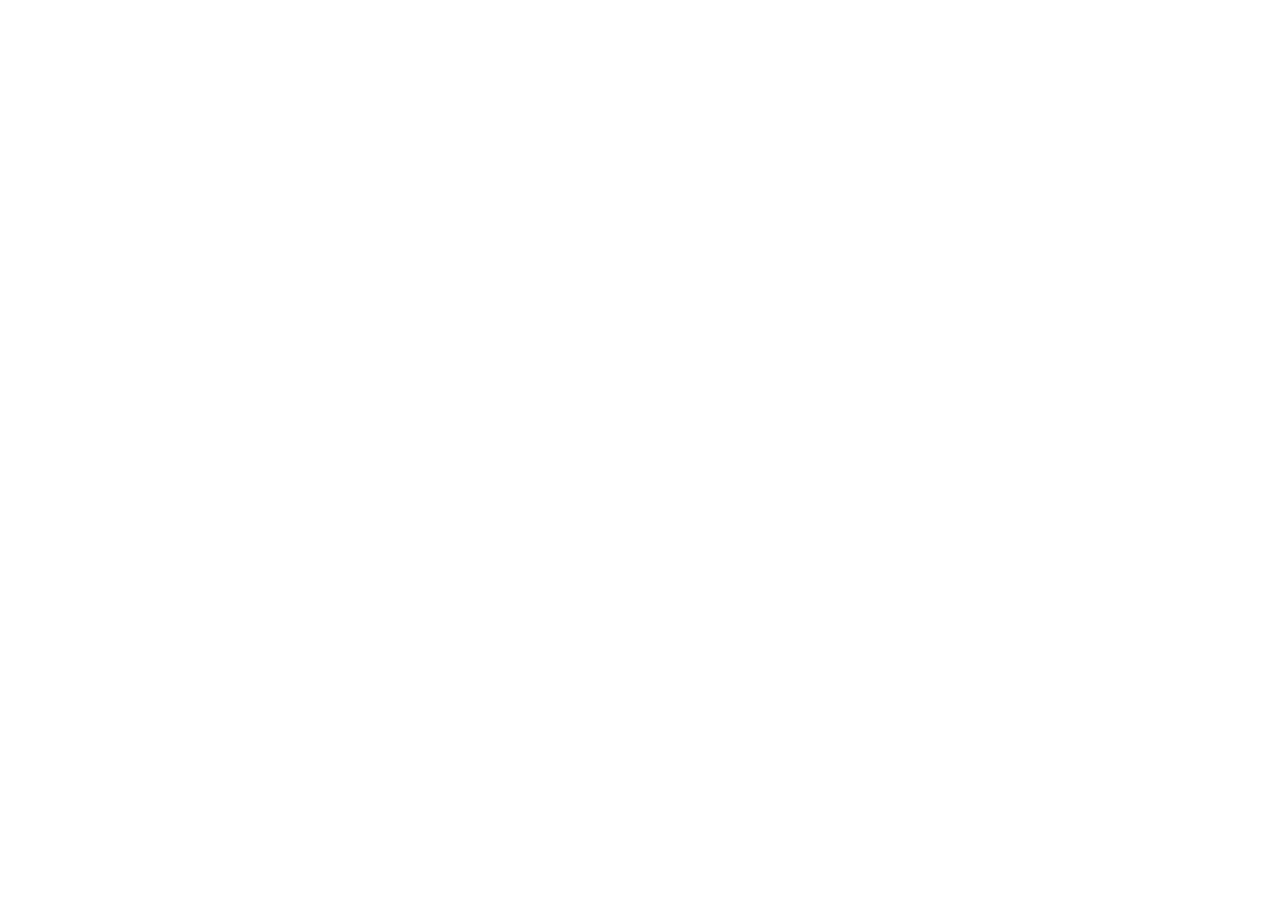
==== index.html @ 1497dda2 "Deploy LONGRISE AI static site" ====
<!doctype html>
<html lang="en">
  <head>
    <meta charset="UTF-8" />
    <meta name="viewport" content="width=device-width, initial-scale=1.0" />
    <title>My Google AI Studio App</title>
    <script type="module" crossorigin src="./assets/index-CNZmWSTc.js"></script>
    <link rel="stylesheet" crossorigin href="./assets/index-CGAEV0CG.css">
  </head>
  <body>
    <div id="root"></div>
  </body>
</html>
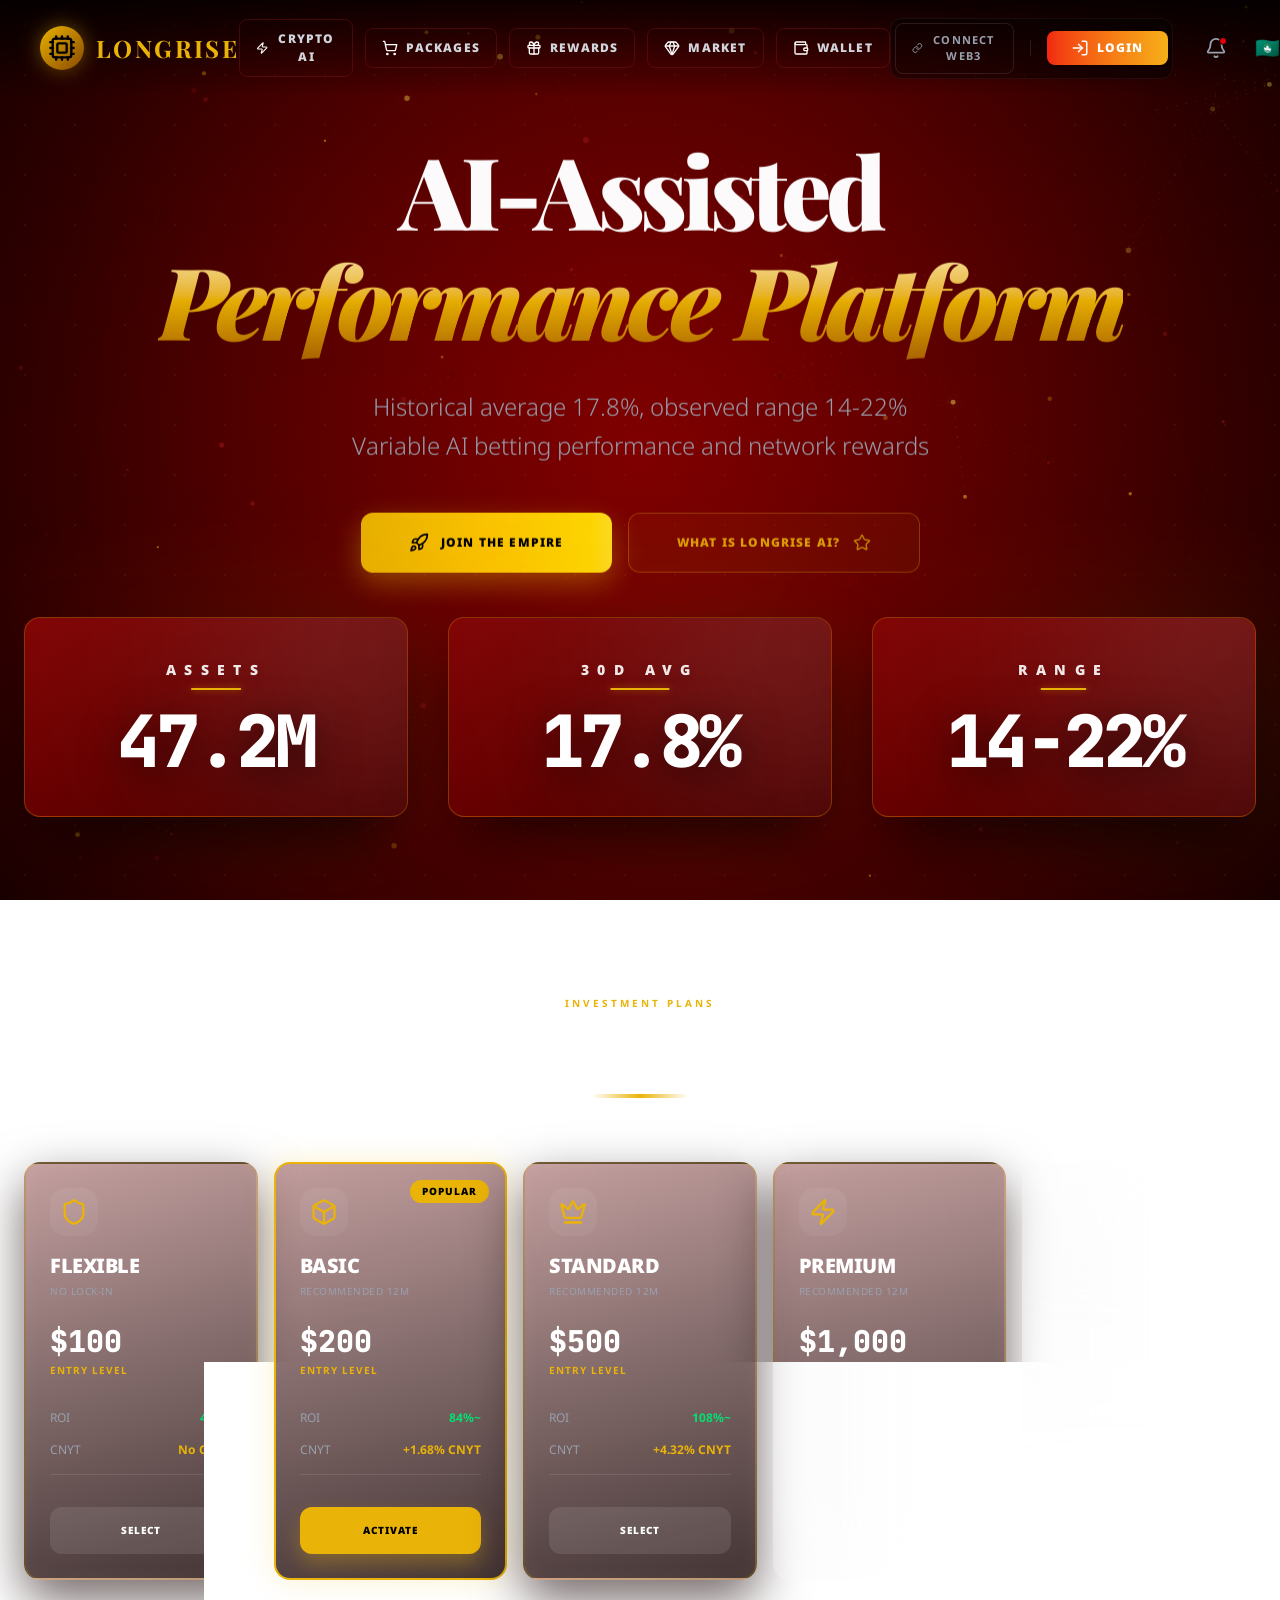
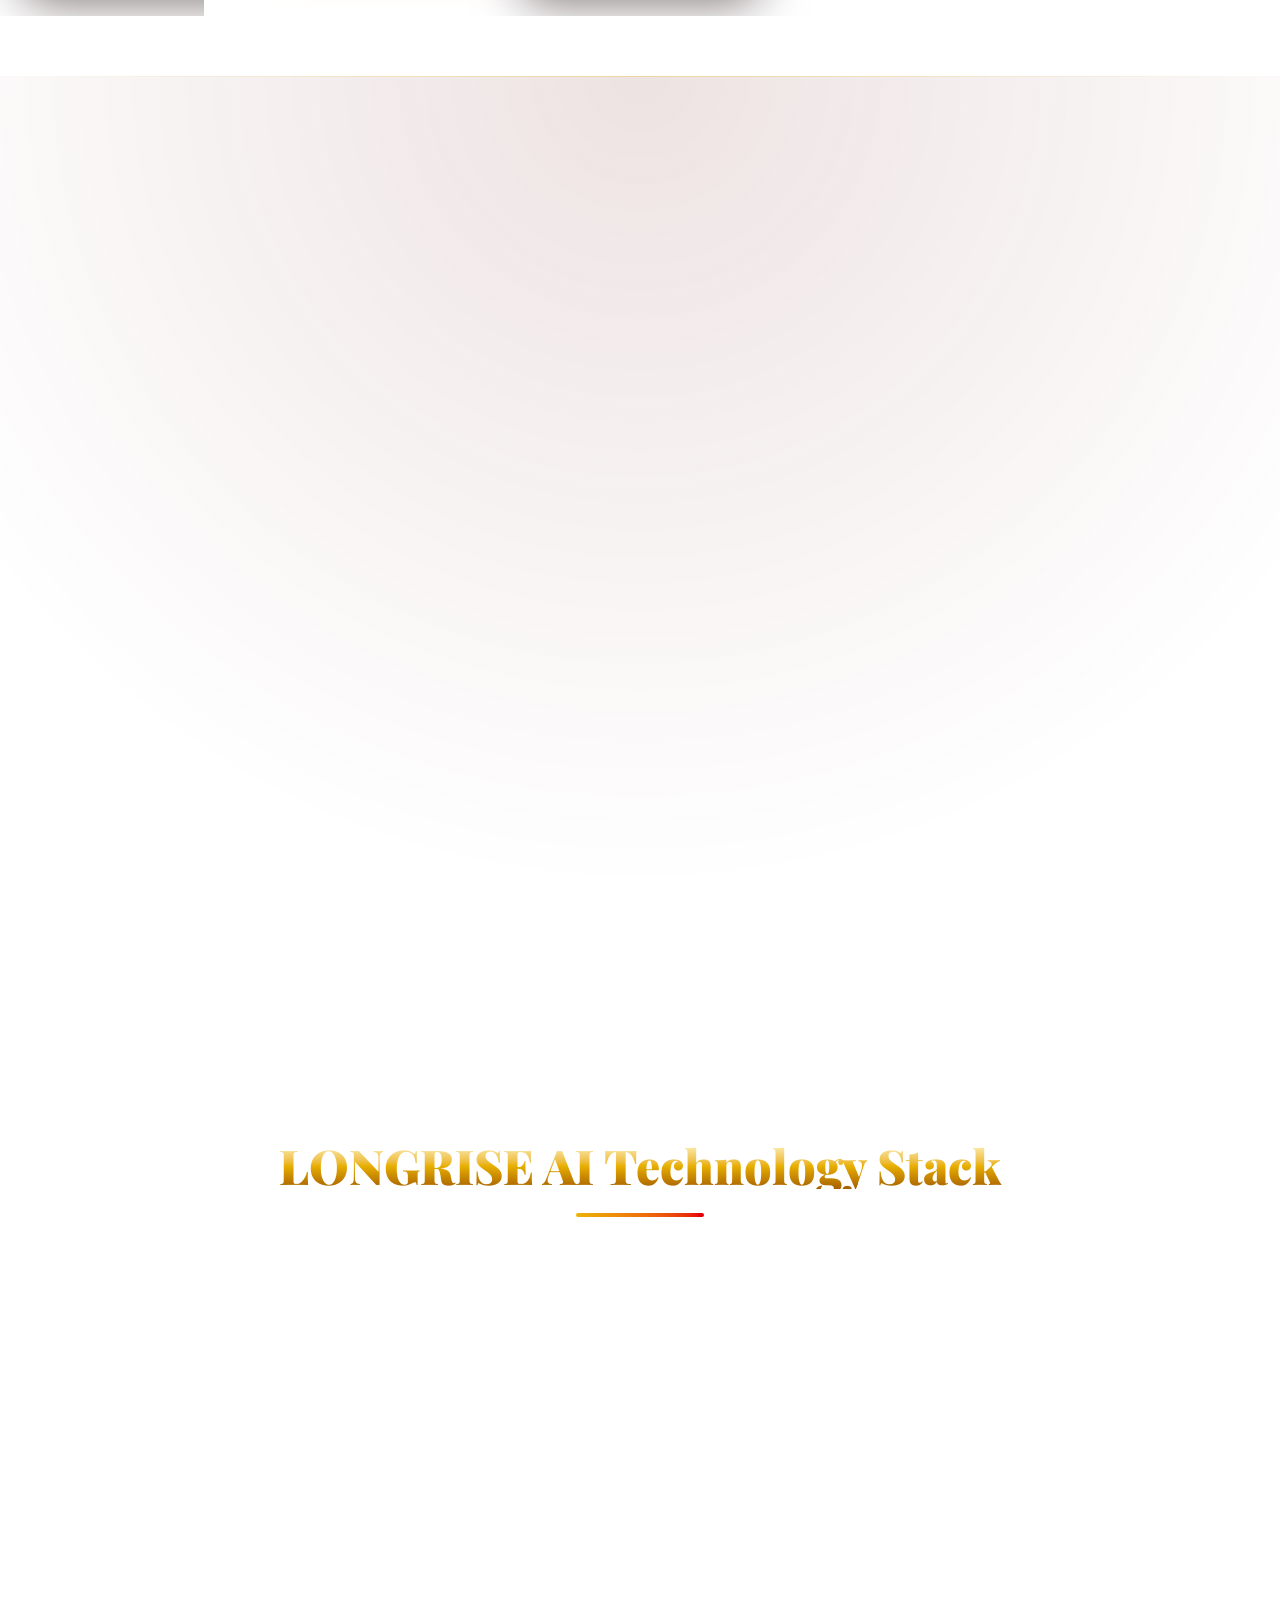
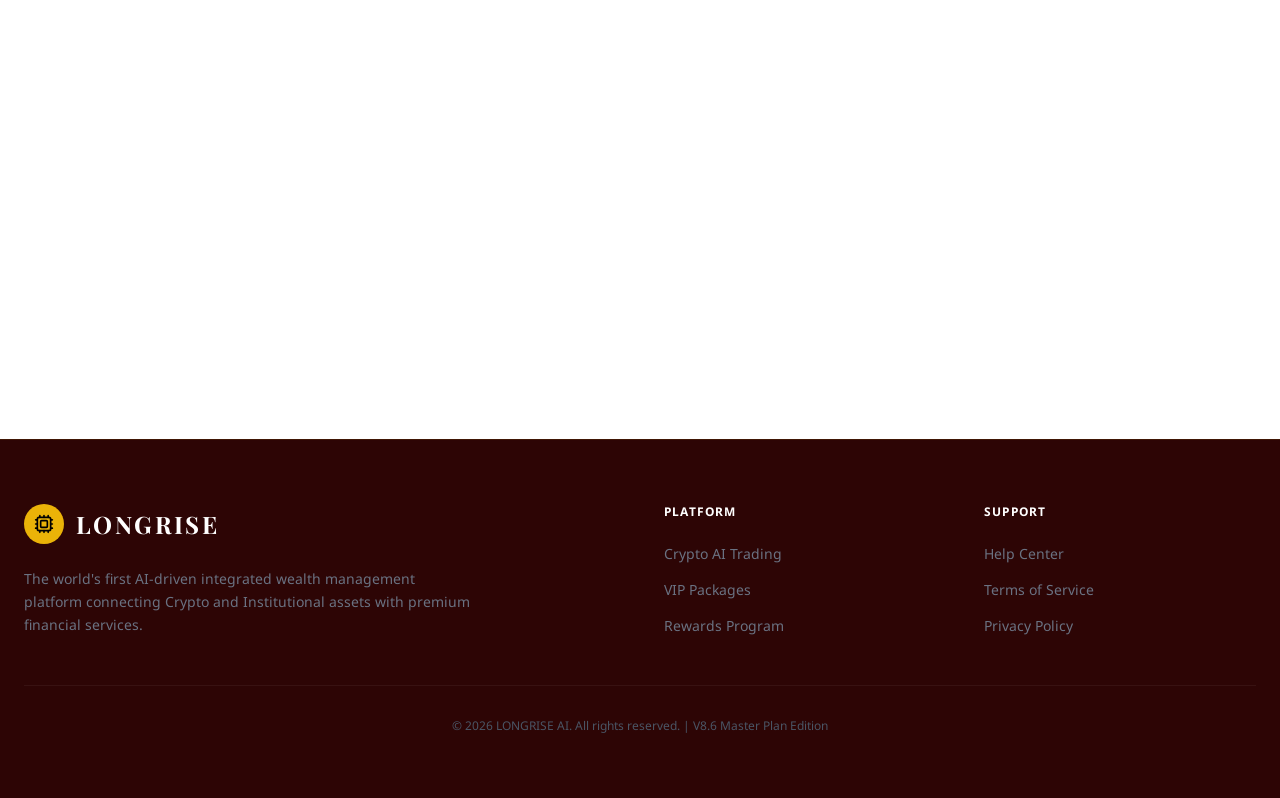
==== commit b31fcf1a: "Deploy LONGRISE AI site" ====
--- a/index.html
+++ b/index.html
@@ -11,3 +11,4 @@
     <div id="root"></div>
   </body>
 </html>
+
--- a/assets/index-CGAEV0CG.css
+++ b/assets/index-CGAEV0CG.css
@@ -0,0 +1 @@
+@import"https://fonts.googleapis.com/css2?family=Inter:wght@300;400;500;600;700;900&family=Playfair+Display:wght@400;700;900&family=Noto+Sans:wght@400;500;700;900&family=JetBrains+Mono:wght@400;500;700&display=swap";/*! tailwindcss v4.2.2 | MIT License | https://tailwindcss.com */@layer properties{@supports (((-webkit-hyphens:none)) and (not (margin-trim:inline))) or ((-moz-orient:inline) and (not (color:rgb(from red r g b)))){*,:before,:after,::backdrop{--tw-border-spacing-x:0;--tw-border-spacing-y:0;--tw-translate-x:0;--tw-translate-y:0;--tw-translate-z:0;--tw-scale-x:1;--tw-scale-y:1;--tw-scale-z:1;--tw-rotate-x:initial;--tw-rotate-y:initial;--tw-rotate-z:initial;--tw-skew-x:initial;--tw-skew-y:initial;--tw-space-y-reverse:0;--tw-space-x-reverse:0;--tw-border-style:solid;--tw-gradient-position:initial;--tw-gradient-from:#0000;--tw-gradient-via:#0000;--tw-gradient-to:#0000;--tw-gradient-stops:initial;--tw-gradient-via-stops:initial;--tw-gradient-from-position:0%;--tw-gradient-via-position:50%;--tw-gradient-to-position:100%;--tw-leading:initial;--tw-font-weight:initial;--tw-tracking:initial;--tw-shadow:0 0 #0000;--tw-shadow-color:initial;--tw-shadow-alpha:100%;--tw-inset-shadow:0 0 #0000;--tw-inset-shadow-color:initial;--tw-inset-shadow-alpha:100%;--tw-ring-color:initial;--tw-ring-shadow:0 0 #0000;--tw-inset-ring-color:initial;--tw-inset-ring-shadow:0 0 #0000;--tw-ring-inset:initial;--tw-ring-offset-width:0px;--tw-ring-offset-color:#fff;--tw-ring-offset-shadow:0 0 #0000;--tw-blur:initial;--tw-brightness:initial;--tw-contrast:initial;--tw-grayscale:initial;--tw-hue-rotate:initial;--tw-invert:initial;--tw-opacity:initial;--tw-saturate:initial;--tw-sepia:initial;--tw-drop-shadow:initial;--tw-drop-shadow-color:initial;--tw-drop-shadow-alpha:100%;--tw-drop-shadow-size:initial;--tw-backdrop-blur:initial;--tw-backdrop-brightness:initial;--tw-backdrop-contrast:initial;--tw-backdrop-grayscale:initial;--tw-backdrop-hue-rotate:initial;--tw-backdrop-invert:initial;--tw-backdrop-opacity:initial;--tw-backdrop-saturate:initial;--tw-backdrop-sepia:initial;--tw-duration:initial}}}@layer theme{:root,:host{--font-sans:"Plus Jakarta Sans", "Noto Sans", "Inter", ui-sans-serif, system-ui, sans-serif;--font-serif:"Playfair Display", serif;--font-mono:"Geist Mono", "JetBrains Mono", ui-monospace, SFMono-Regular, monospace;--color-red-300:oklch(80.8% .114 19.571);--color-red-400:oklch(70.4% .191 22.216);--color-red-500:oklch(63.7% .237 25.331);--color-red-600:oklch(57.7% .245 27.325);--color-red-900:oklch(39.6% .141 25.723);--color-yellow-100:oklch(97.3% .071 103.193);--color-yellow-300:oklch(90.5% .182 98.111);--color-yellow-400:oklch(85.2% .199 91.936);--color-yellow-500:oklch(79.5% .184 86.047);--color-yellow-600:oklch(68.1% .162 75.834);--color-yellow-700:oklch(55.4% .135 66.442);--color-yellow-800:oklch(47.6% .114 61.907);--color-green-300:oklch(87.1% .15 154.449);--color-green-400:oklch(79.2% .209 151.711);--color-green-500:oklch(72.3% .219 149.579);--color-emerald-500:oklch(69.6% .17 162.48);--color-blue-400:oklch(70.7% .165 254.624);--color-blue-500:oklch(62.3% .214 259.815);--color-blue-900:oklch(37.9% .146 265.522);--color-purple-400:oklch(71.4% .203 305.504);--color-purple-500:oklch(62.7% .265 303.9);--color-gray-300:oklch(87.2% .01 258.338);--color-gray-400:oklch(70.7% .022 261.325);--color-gray-500:oklch(55.1% .027 264.364);--color-gray-600:oklch(44.6% .03 256.802);--color-gray-700:oklch(37.3% .034 259.733);--color-gray-800:oklch(27.8% .033 256.848);--color-gray-900:oklch(21% .034 264.665);--color-black:#000;--color-white:#fff;--spacing:.25rem;--container-md:28rem;--container-lg:32rem;--container-xl:36rem;--container-2xl:42rem;--container-3xl:48rem;--container-5xl:64rem;--container-6xl:72rem;--container-7xl:80rem;--text-xs:.75rem;--text-xs--line-height:calc(1 / .75);--text-sm:.875rem;--text-sm--line-height:calc(1.25 / .875);--text-base:1rem;--text-base--line-height: 1.5 ;--text-lg:1.125rem;--text-lg--line-height:calc(1.75 / 1.125);--text-xl:1.25rem;--text-xl--line-height:calc(1.75 / 1.25);--text-2xl:1.5rem;--text-2xl--line-height:calc(2 / 1.5);--text-3xl:1.875rem;--text-3xl--line-height: 1.2 ;--text-4xl:2.25rem;--text-4xl--line-height:calc(2.5 / 2.25);--text-5xl:3rem;--text-5xl--line-height:1;--text-6xl:3.75rem;--text-6xl--line-height:1;--text-7xl:4.5rem;--text-7xl--line-height:1;--text-8xl:6rem;--text-8xl--line-height:1;--font-weight-light:300;--font-weight-medium:500;--font-weight-bold:700;--font-weight-extrabold:800;--font-weight-black:900;--tracking-tighter:-.05em;--tracking-tight:-.025em;--tracking-wider:.05em;--tracking-widest:.1em;--leading-tight:1.25;--leading-snug:1.375;--leading-relaxed:1.625;--radius-lg:.5rem;--radius-xl:.75rem;--radius-2xl:1rem;--radius-3xl:1.5rem;--drop-shadow-sm:0 1px 2px #00000026;--drop-shadow-md:0 3px 3px #0000001f;--drop-shadow-lg:0 4px 4px #00000026;--animate-ping:ping 1s cubic-bezier(0, 0, .2, 1) infinite;--animate-pulse:pulse 2s cubic-bezier(.4, 0, .6, 1) infinite;--blur-sm:8px;--blur-md:12px;--blur-lg:16px;--blur-xl:24px;--blur-2xl:40px;--blur-3xl:64px;--default-transition-duration:.15s;--default-transition-timing-function:cubic-bezier(.4, 0, .2, 1);--default-font-family:var(--font-sans);--default-mono-font-family:var(--font-mono);--color-luxury-red-dark:#2d0505;--color-luxury-red:#4a0808;--color-luxury-red-light:#6b0f0f;--color-luxury-gold:#eab308;--color-luxury-gold-light:#fef3c7}}@layer base{*,:after,:before,::backdrop{box-sizing:border-box;border:0 solid;margin:0;padding:0}::file-selector-button{box-sizing:border-box;border:0 solid;margin:0;padding:0}html,:host{-webkit-text-size-adjust:100%;-moz-tab-size:4;tab-size:4;line-height:1.5;font-family:var(--default-font-family,ui-sans-serif, system-ui, sans-serif, "Apple Color Emoji", "Segoe UI Emoji", "Segoe UI Symbol", "Noto Color Emoji");font-feature-settings:var(--default-font-feature-settings,normal);font-variation-settings:var(--default-font-variation-settings,normal);-webkit-tap-highlight-color:transparent}hr{height:0;color:inherit;border-top-width:1px}abbr:where([title]){-webkit-text-decoration:underline dotted;text-decoration:underline dotted}h1,h2,h3,h4,h5,h6{font-size:inherit;font-weight:inherit}a{color:inherit;-webkit-text-decoration:inherit;text-decoration:inherit}b,strong{font-weight:bolder}code,kbd,samp,pre{font-family:var(--default-mono-font-family,ui-monospace, SFMono-Regular, Menlo, Monaco, Consolas, "Liberation Mono", "Courier New", monospace);font-feature-settings:var(--default-mono-font-feature-settings,normal);font-variation-settings:var(--default-mono-font-variation-settings,normal);font-size:1em}small{font-size:80%}sub,sup{vertical-align:baseline;font-size:75%;line-height:0;position:relative}sub{bottom:-.25em}sup{top:-.5em}table{text-indent:0;border-color:inherit;border-collapse:collapse}:-moz-focusring{outline:auto}progress{vertical-align:baseline}summary{display:list-item}ol,ul,menu{list-style:none}img,svg,video,canvas,audio,iframe,embed,object{vertical-align:middle;display:block}img,video{max-width:100%;height:auto}button,input,select,optgroup,textarea{font:inherit;font-feature-settings:inherit;font-variation-settings:inherit;letter-spacing:inherit;color:inherit;opacity:1;background-color:#0000;border-radius:0}::file-selector-button{font:inherit;font-feature-settings:inherit;font-variation-settings:inherit;letter-spacing:inherit;color:inherit;opacity:1;background-color:#0000;border-radius:0}:where(select:is([multiple],[size])) optgroup{font-weight:bolder}:where(select:is([multiple],[size])) optgroup option{padding-inline-start:20px}::file-selector-button{margin-inline-end:4px}::placeholder{opacity:1}@supports (not ((-webkit-appearance:-apple-pay-button))) or (contain-intrinsic-size:1px){::placeholder{color:currentColor}@supports (color:color-mix(in lab,red,red)){::placeholder{color:color-mix(in oklab,currentcolor 50%,transparent)}}}textarea{resize:vertical}::-webkit-search-decoration{-webkit-appearance:none}::-webkit-date-and-time-value{min-height:1lh;text-align:inherit}::-webkit-datetime-edit{display:inline-flex}::-webkit-datetime-edit-fields-wrapper{padding:0}::-webkit-datetime-edit{padding-block:0}::-webkit-datetime-edit-year-field{padding-block:0}::-webkit-datetime-edit-month-field{padding-block:0}::-webkit-datetime-edit-day-field{padding-block:0}::-webkit-datetime-edit-hour-field{padding-block:0}::-webkit-datetime-edit-minute-field{padding-block:0}::-webkit-datetime-edit-second-field{padding-block:0}::-webkit-datetime-edit-millisecond-field{padding-block:0}::-webkit-datetime-edit-meridiem-field{padding-block:0}::-webkit-calendar-picker-indicator{line-height:1}:-moz-ui-invalid{box-shadow:none}button,input:where([type=button],[type=reset],[type=submit]){-webkit-appearance:button;-moz-appearance:button;appearance:button}::file-selector-button{-webkit-appearance:button;-moz-appearance:button;appearance:button}::-webkit-inner-spin-button{height:auto}::-webkit-outer-spin-button{height:auto}[hidden]:where(:not([hidden=until-found])){display:none!important}body{font-family:var(--font-sans);color:var(--color-white);-webkit-font-smoothing:antialiased;-moz-osx-font-smoothing:grayscale;background:radial-gradient(circle,maroon,#1a0000) fixed;min-height:100vh;position:relative}body:before{content:"";z-index:-1;pointer-events:none;background-image:radial-gradient(#ffffff0d 1px,#0000 1px);background-size:50px 50px;position:fixed;top:0;right:0;bottom:0;left:0}}@layer components{.luxury-card-quantum{-webkit-backdrop-filter:blur(30px);backdrop-filter:blur(30px);background:#ffffff0d;border:1px solid #ffffff1a;border-radius:1rem;transition:all .4s cubic-bezier(.4,0,.2,1);position:relative;overflow:hidden;box-shadow:0 20px 50px #00000080}.luxury-card-quantum:hover{background:#ffffff14;border-color:#fff6;transform:translateY(-8px);box-shadow:0 0 40px #ffffff26,0 30px 60px #0009}.core-ring{opacity:.3;border:1px dashed #d4af37;border-radius:50%;animation:20s linear infinite core-rotate;position:absolute}.btn-luxury-quantum{text-transform:uppercase;letter-spacing:.1em;border-radius:1.25rem;padding:.75rem 1.5rem;font-weight:800;transition:all .4s cubic-bezier(.175,.885,.32,1.275)}.btn-gold-quantum{color:#000;background:linear-gradient(135deg,#d4af37,#b38728);box-shadow:0 10px 20px #d4af3733}.btn-outline-quantum{color:#fff;background:#ffffff0d;border:1px solid #fff3}.glass-panel{border-radius:var(--radius-2xl);border-style:var(--tw-border-style);border-width:1px;border-color:#eab30833}@supports (color:color-mix(in lab,red,red)){.glass-panel{border-color:color-mix(in oklab,var(--color-luxury-gold) 20%,transparent)}}.glass-panel{--tw-shadow:0 20px 50px var(--tw-shadow-color,#15020299);box-shadow:var(--tw-inset-shadow),var(--tw-inset-ring-shadow),var(--tw-ring-offset-shadow),var(--tw-ring-shadow),var(--tw-shadow);--tw-backdrop-blur:blur(var(--blur-3xl));-webkit-backdrop-filter:var(--tw-backdrop-blur,) var(--tw-backdrop-brightness,) var(--tw-backdrop-contrast,) var(--tw-backdrop-grayscale,) var(--tw-backdrop-hue-rotate,) var(--tw-backdrop-invert,) var(--tw-backdrop-opacity,) var(--tw-backdrop-saturate,) var(--tw-backdrop-sepia,);backdrop-filter:var(--tw-backdrop-blur,) var(--tw-backdrop-brightness,) var(--tw-backdrop-contrast,) var(--tw-backdrop-grayscale,) var(--tw-backdrop-hue-rotate,) var(--tw-backdrop-invert,) var(--tw-backdrop-opacity,) var(--tw-backdrop-saturate,) var(--tw-backdrop-sepia,);background:linear-gradient(165deg,#6b0f0f66,#2d050599,#150202cc);box-shadow:inset 0 0 20px #ffffff0d,0 20px 50px #15020299}.text-ink-white{color:#e0d8d0}.text-ink-gray{color:#888}.luxury-card{border-radius:var(--radius-2xl);border-style:var(--tw-border-style);border-width:1px;border-color:#eab3084d;position:relative;overflow:hidden}@supports (color:color-mix(in lab,red,red)){.luxury-card{border-color:color-mix(in oklab,var(--color-luxury-gold) 30%,transparent)}}.luxury-card{background:linear-gradient(135deg,#6b0f0f,#4a0808 45%,#2d0505)}.gold-gradient-text{--tw-gradient-position:to bottom in oklab;background-image:linear-gradient(var(--tw-gradient-stops));--tw-gradient-from:var(--color-yellow-100);--tw-gradient-via:var(--color-luxury-gold);--tw-gradient-via-stops:var(--tw-gradient-position), var(--tw-gradient-from) var(--tw-gradient-from-position), var(--tw-gradient-via) var(--tw-gradient-via-position), var(--tw-gradient-to) var(--tw-gradient-to-position);--tw-gradient-stops:var(--tw-gradient-via-stops,var(--tw-gradient-position), var(--tw-gradient-from) var(--tw-gradient-from-position), var(--tw-gradient-to) var(--tw-gradient-to-position));--tw-gradient-to:var(--color-yellow-700);color:#0000;-webkit-background-clip:text;background-clip:text}.gold-button{border-radius:var(--radius-2xl);--tw-gradient-position:to bottom in oklab;background-image:linear-gradient(var(--tw-gradient-stops));--tw-gradient-from:var(--color-luxury-gold);--tw-gradient-via:var(--color-yellow-600);--tw-gradient-via-stops:var(--tw-gradient-position), var(--tw-gradient-from) var(--tw-gradient-from-position), var(--tw-gradient-via) var(--tw-gradient-via-position), var(--tw-gradient-to) var(--tw-gradient-to-position);--tw-gradient-stops:var(--tw-gradient-via-stops,var(--tw-gradient-position), var(--tw-gradient-from) var(--tw-gradient-from-position), var(--tw-gradient-to) var(--tw-gradient-to-position));--tw-gradient-to:var(--color-yellow-800);padding-inline:calc(var(--spacing) * 8);padding-block:calc(var(--spacing) * 4);--tw-font-weight:var(--font-weight-black);font-weight:var(--font-weight-black);color:#2b0303;--tw-shadow:0 10px 30px var(--tw-shadow-color,#eab3084d);box-shadow:var(--tw-inset-shadow),var(--tw-inset-ring-shadow),var(--tw-ring-offset-shadow),var(--tw-ring-shadow),var(--tw-shadow);transition-property:all;transition-timing-function:var(--tw-ease,var(--default-transition-timing-function));transition-duration:var(--tw-duration,var(--default-transition-duration));--tw-duration:.5s;transition-duration:.5s}@media(hover:hover){.gold-button:hover{--tw-translate-y:calc(var(--spacing) * -1);translate:var(--tw-translate-x) var(--tw-translate-y);--tw-gradient-from:var(--color-yellow-400);--tw-gradient-stops:var(--tw-gradient-via-stops,var(--tw-gradient-position), var(--tw-gradient-from) var(--tw-gradient-from-position), var(--tw-gradient-to) var(--tw-gradient-to-position));--tw-gradient-to:var(--color-luxury-gold);--tw-shadow:0 15px 40px var(--tw-shadow-color,#eab30880);box-shadow:var(--tw-inset-shadow),var(--tw-inset-ring-shadow),var(--tw-ring-offset-shadow),var(--tw-ring-shadow),var(--tw-shadow)}}.gold-button:active{--tw-scale-x:95%;--tw-scale-y:95%;--tw-scale-z:95%;scale:var(--tw-scale-x) var(--tw-scale-y)}.red-gradient-bg{--tw-gradient-position:to bottom right in oklab;background-image:linear-gradient(var(--tw-gradient-stops));--tw-gradient-from:var(--color-luxury-red-light);--tw-gradient-via:var(--color-luxury-red);--tw-gradient-via-stops:var(--tw-gradient-position), var(--tw-gradient-from) var(--tw-gradient-from-position), var(--tw-gradient-via) var(--tw-gradient-via-position), var(--tw-gradient-to) var(--tw-gradient-to-position);--tw-gradient-stops:var(--tw-gradient-via-stops,var(--tw-gradient-position), var(--tw-gradient-from) var(--tw-gradient-from-position), var(--tw-gradient-to) var(--tw-gradient-to-position));--tw-gradient-to:var(--color-luxury-red-dark)}}@layer utilities{.pointer-events-none{pointer-events:none}.visible{visibility:visible}.absolute{position:absolute}.fixed{position:fixed}.relative{position:relative}.-inset-1{inset:calc(var(--spacing) * -1)}.-inset-full{top:-100%;right:-100%;bottom:-100%;left:-100%}.inset-0{inset:calc(var(--spacing) * 0)}.inset-\[1px\]{top:1px;right:1px;bottom:1px;left:1px}.inset-x-0{inset-inline:calc(var(--spacing) * 0)}.start{inset-inline-start:var(--spacing)}.end{inset-inline-end:var(--spacing)}.top-0{top:calc(var(--spacing) * 0)}.top-1{top:calc(var(--spacing) * 1)}.top-1\/2{top:50%}.top-2{top:calc(var(--spacing) * 2)}.top-3{top:calc(var(--spacing) * 3)}.top-4{top:calc(var(--spacing) * 4)}.top-6{top:calc(var(--spacing) * 6)}.top-40{top:calc(var(--spacing) * 40)}.top-full{top:100%}.right-0{right:calc(var(--spacing) * 0)}.right-1{right:calc(var(--spacing) * 1)}.right-1\/2{right:50%}.right-1\/4{right:25%}.right-2{right:calc(var(--spacing) * 2)}.right-4{right:calc(var(--spacing) * 4)}.right-6{right:calc(var(--spacing) * 6)}.-bottom-2{bottom:calc(var(--spacing) * -2)}.bottom-0{bottom:calc(var(--spacing) * 0)}.bottom-1\.5{bottom:calc(var(--spacing) * 1.5)}.bottom-\[-15px\]{bottom:-15px}.left-0{left:calc(var(--spacing) * 0)}.left-1{left:calc(var(--spacing) * 1)}.left-1\/2{left:50%}.left-1\/4{left:25%}.left-4{left:calc(var(--spacing) * 4)}.left-5{left:calc(var(--spacing) * 5)}.left-6{left:calc(var(--spacing) * 6)}.z-0{z-index:0}.z-10{z-index:10}.z-20{z-index:20}.z-50{z-index:50}.z-\[-1\]{z-index:-1}.z-\[60\]{z-index:60}.z-\[70\]{z-index:70}.z-\[80\]{z-index:80}.z-\[100\]{z-index:100}.z-\[101\]{z-index:101}.z-\[110\]{z-index:110}.z-\[200\]{z-index:200}.order-1{order:1}.order-2{order:2}.col-span-1{grid-column:span 1/span 1}.mx-1{margin-inline:calc(var(--spacing) * 1)}.mx-2{margin-inline:calc(var(--spacing) * 2)}.mx-auto{margin-inline:auto}.my-2{margin-block:calc(var(--spacing) * 2)}.my-4{margin-block:calc(var(--spacing) * 4)}.-mt-16{margin-top:calc(var(--spacing) * -16)}.mt-0\.5{margin-top:calc(var(--spacing) * .5)}.mt-1{margin-top:calc(var(--spacing) * 1)}.mt-1\.5{margin-top:calc(var(--spacing) * 1.5)}.mt-2{margin-top:calc(var(--spacing) * 2)}.mt-3{margin-top:calc(var(--spacing) * 3)}.mt-4{margin-top:calc(var(--spacing) * 4)}.mt-6{margin-top:calc(var(--spacing) * 6)}.mt-8{margin-top:calc(var(--spacing) * 8)}.mt-10{margin-top:calc(var(--spacing) * 10)}.mt-12{margin-top:calc(var(--spacing) * 12)}.mt-20{margin-top:calc(var(--spacing) * 20)}.mt-24{margin-top:calc(var(--spacing) * 24)}.mt-28{margin-top:calc(var(--spacing) * 28)}.mt-auto{margin-top:auto}.-mr-16{margin-right:calc(var(--spacing) * -16)}.mr-4{margin-right:calc(var(--spacing) * 4)}.mb-0{margin-bottom:calc(var(--spacing) * 0)}.mb-0\.5{margin-bottom:calc(var(--spacing) * .5)}.mb-1{margin-bottom:calc(var(--spacing) * 1)}.mb-2{margin-bottom:calc(var(--spacing) * 2)}.mb-3{margin-bottom:calc(var(--spacing) * 3)}.mb-4{margin-bottom:calc(var(--spacing) * 4)}.mb-6{margin-bottom:calc(var(--spacing) * 6)}.mb-8{margin-bottom:calc(var(--spacing) * 8)}.mb-10{margin-bottom:calc(var(--spacing) * 10)}.mb-12{margin-bottom:calc(var(--spacing) * 12)}.mb-16{margin-bottom:calc(var(--spacing) * 16)}.mb-32{margin-bottom:calc(var(--spacing) * 32)}.ml-1{margin-left:calc(var(--spacing) * 1)}.ml-2{margin-left:calc(var(--spacing) * 2)}.ml-auto{margin-left:auto}.line-clamp-1{-webkit-line-clamp:1;-webkit-box-orient:vertical;display:-webkit-box;overflow:hidden}.line-clamp-2{-webkit-line-clamp:2;-webkit-box-orient:vertical;display:-webkit-box;overflow:hidden}.block{display:block}.flex{display:flex}.grid{display:grid}.hidden{display:none}.inline{display:inline}.inline-block{display:inline-block}.inline-flex{display:inline-flex}.aspect-square{aspect-ratio:1}.h-0\.5{height:calc(var(--spacing) * .5)}.h-1{height:calc(var(--spacing) * 1)}.h-1\.5{height:calc(var(--spacing) * 1.5)}.h-2{height:calc(var(--spacing) * 2)}.h-2\.5{height:calc(var(--spacing) * 2.5)}.h-3{height:calc(var(--spacing) * 3)}.h-4{height:calc(var(--spacing) * 4)}.h-4\/5{height:80%}.h-5{height:calc(var(--spacing) * 5)}.h-6{height:calc(var(--spacing) * 6)}.h-8{height:calc(var(--spacing) * 8)}.h-9{height:calc(var(--spacing) * 9)}.h-10{height:calc(var(--spacing) * 10)}.h-12{height:calc(var(--spacing) * 12)}.h-14{height:calc(var(--spacing) * 14)}.h-16{height:calc(var(--spacing) * 16)}.h-20{height:calc(var(--spacing) * 20)}.h-24{height:calc(var(--spacing) * 24)}.h-28{height:calc(var(--spacing) * 28)}.h-32{height:calc(var(--spacing) * 32)}.h-40{height:calc(var(--spacing) * 40)}.h-64{height:calc(var(--spacing) * 64)}.h-\[1px\]{height:1px}.h-\[2px\]{height:2px}.h-\[400px\]{height:400px}.h-\[600px\]{height:600px}.h-\[800px\]{height:800px}.h-fit{height:fit-content}.h-full{height:100%}.h-px{height:1px}.max-h-\[200px\]{max-height:200px}.max-h-\[350px\]{max-height:350px}.max-h-\[400px\]{max-height:400px}.max-h-\[450px\]{max-height:450px}.max-h-\[500px\]{max-height:500px}.min-h-\[90vh\]{min-height:90vh}.min-h-\[100px\]{min-height:100px}.min-h-screen{min-height:100vh}.w-0{width:calc(var(--spacing) * 0)}.w-0\.5{width:calc(var(--spacing) * .5)}.w-1{width:calc(var(--spacing) * 1)}.w-1\.5{width:calc(var(--spacing) * 1.5)}.w-2{width:calc(var(--spacing) * 2)}.w-2\.5{width:calc(var(--spacing) * 2.5)}.w-3{width:calc(var(--spacing) * 3)}.w-3\/4{width:75%}.w-4\/5{width:80%}.w-5{width:calc(var(--spacing) * 5)}.w-6{width:calc(var(--spacing) * 6)}.w-8{width:calc(var(--spacing) * 8)}.w-9{width:calc(var(--spacing) * 9)}.w-10{width:calc(var(--spacing) * 10)}.w-12{width:calc(var(--spacing) * 12)}.w-14{width:calc(var(--spacing) * 14)}.w-16{width:calc(var(--spacing) * 16)}.w-20{width:calc(var(--spacing) * 20)}.w-24{width:calc(var(--spacing) * 24)}.w-28{width:calc(var(--spacing) * 28)}.w-32{width:calc(var(--spacing) * 32)}.w-40{width:calc(var(--spacing) * 40)}.w-56{width:calc(var(--spacing) * 56)}.w-64{width:calc(var(--spacing) * 64)}.w-80{width:calc(var(--spacing) * 80)}.w-\[1px\]{width:1px}.w-\[50px\]{width:50px}.w-\[200px\]{width:200px}.w-\[300px\]{width:300px}.w-\[400px\]{width:400px}.w-\[600px\]{width:600px}.w-fit{width:fit-content}.w-full{width:100%}.w-px{width:1px}.max-w-2xl{max-width:var(--container-2xl)}.max-w-3xl{max-width:var(--container-3xl)}.max-w-5xl{max-width:var(--container-5xl)}.max-w-6xl{max-width:var(--container-6xl)}.max-w-7xl{max-width:var(--container-7xl)}.max-w-\[400px\]{max-width:400px}.max-w-\[440px\]{max-width:440px}.max-w-\[1400px\]{max-width:1400px}.max-w-lg{max-width:var(--container-lg)}.max-w-md{max-width:var(--container-md)}.max-w-xl{max-width:var(--container-xl)}.min-w-0{min-width:calc(var(--spacing) * 0)}.min-w-\[120px\]{min-width:120px}.min-w-\[800px\]{min-width:800px}.min-w-max{min-width:max-content}.flex-1{flex:1}.flex-shrink-0,.shrink-0{flex-shrink:0}.border-separate{border-collapse:separate}.border-spacing-y-4{--tw-border-spacing-y:calc(var(--spacing) * 4);border-spacing:var(--tw-border-spacing-x) var(--tw-border-spacing-y)}.origin-top{transform-origin:top}.-translate-x-1\/2{--tw-translate-x: -50% ;translate:var(--tw-translate-x) var(--tw-translate-y)}.-translate-x-1\/3{--tw-translate-x:calc(calc(1 / 3 * 100%) * -1);translate:var(--tw-translate-x) var(--tw-translate-y)}.translate-x-12{--tw-translate-x:calc(var(--spacing) * 12);translate:var(--tw-translate-x) var(--tw-translate-y)}.translate-x-\[-8px\]{--tw-translate-x:-8px;translate:var(--tw-translate-x) var(--tw-translate-y)}.-translate-y-1\/2{--tw-translate-y: -50% ;translate:var(--tw-translate-x) var(--tw-translate-y)}.translate-y-2{--tw-translate-y:calc(var(--spacing) * 2);translate:var(--tw-translate-x) var(--tw-translate-y)}.scale-75{--tw-scale-x:75%;--tw-scale-y:75%;--tw-scale-z:75%;scale:var(--tw-scale-x) var(--tw-scale-y)}.scale-95{--tw-scale-x:95%;--tw-scale-y:95%;--tw-scale-z:95%;scale:var(--tw-scale-x) var(--tw-scale-y)}.scale-100{--tw-scale-x:100%;--tw-scale-y:100%;--tw-scale-z:100%;scale:var(--tw-scale-x) var(--tw-scale-y)}.scale-105{--tw-scale-x:105%;--tw-scale-y:105%;--tw-scale-z:105%;scale:var(--tw-scale-x) var(--tw-scale-y)}.scale-110{--tw-scale-x:110%;--tw-scale-y:110%;--tw-scale-z:110%;scale:var(--tw-scale-x) var(--tw-scale-y)}.scale-150{--tw-scale-x:150%;--tw-scale-y:150%;--tw-scale-z:150%;scale:var(--tw-scale-x) var(--tw-scale-y)}.scale-x-50{--tw-scale-x:50%;scale:var(--tw-scale-x) var(--tw-scale-y)}.rotate-0{rotate:0deg}.rotate-90{rotate:90deg}.rotate-180{rotate:180deg}.-skew-x-12{--tw-skew-x:skewX( -12deg );transform:var(--tw-rotate-x,) var(--tw-rotate-y,) var(--tw-rotate-z,) var(--tw-skew-x,) var(--tw-skew-y,)}.transform{transform:var(--tw-rotate-x,) var(--tw-rotate-y,) var(--tw-rotate-z,) var(--tw-skew-x,) var(--tw-skew-y,)}.animate-\[pulse_2s_infinite\]{animation:2s infinite pulse}.animate-\[pulse_3s_infinite\]{animation:3s infinite pulse}.animate-\[spin_15s_linear_infinite_reverse\]{animation:15s linear infinite reverse spin}.animate-\[spin_20s_linear_infinite\]{animation:20s linear infinite spin}.animate-ping{animation:var(--animate-ping)}.animate-pulse{animation:var(--animate-pulse)}.cursor-not-allowed{cursor:not-allowed}.cursor-pointer{cursor:pointer}.resize{resize:both}.grid-cols-1{grid-template-columns:repeat(1,minmax(0,1fr))}.grid-cols-2{grid-template-columns:repeat(2,minmax(0,1fr))}.grid-cols-3{grid-template-columns:repeat(3,minmax(0,1fr))}.grid-cols-4{grid-template-columns:repeat(4,minmax(0,1fr))}.flex-col{flex-direction:column}.flex-wrap{flex-wrap:wrap}.items-baseline{align-items:baseline}.items-center{align-items:center}.items-end{align-items:flex-end}.items-start{align-items:flex-start}.justify-around{justify-content:space-around}.justify-between{justify-content:space-between}.justify-center{justify-content:center}.justify-end{justify-content:flex-end}.gap-1{gap:calc(var(--spacing) * 1)}.gap-1\.5{gap:calc(var(--spacing) * 1.5)}.gap-2{gap:calc(var(--spacing) * 2)}.gap-2\.5{gap:calc(var(--spacing) * 2.5)}.gap-3{gap:calc(var(--spacing) * 3)}.gap-4{gap:calc(var(--spacing) * 4)}.gap-6{gap:calc(var(--spacing) * 6)}.gap-8{gap:calc(var(--spacing) * 8)}.gap-10{gap:calc(var(--spacing) * 10)}.gap-12{gap:calc(var(--spacing) * 12)}.gap-20{gap:calc(var(--spacing) * 20)}.gap-\[200px\]{gap:200px}:where(.space-y-0\.5>:not(:last-child)){--tw-space-y-reverse:0;margin-block-start:calc(calc(var(--spacing) * .5) * var(--tw-space-y-reverse));margin-block-end:calc(calc(var(--spacing) * .5) * calc(1 - var(--tw-space-y-reverse)))}:where(.space-y-1>:not(:last-child)){--tw-space-y-reverse:0;margin-block-start:calc(calc(var(--spacing) * 1) * var(--tw-space-y-reverse));margin-block-end:calc(calc(var(--spacing) * 1) * calc(1 - var(--tw-space-y-reverse)))}:where(.space-y-1\.5>:not(:last-child)){--tw-space-y-reverse:0;margin-block-start:calc(calc(var(--spacing) * 1.5) * var(--tw-space-y-reverse));margin-block-end:calc(calc(var(--spacing) * 1.5) * calc(1 - var(--tw-space-y-reverse)))}:where(.space-y-2>:not(:last-child)){--tw-space-y-reverse:0;margin-block-start:calc(calc(var(--spacing) * 2) * var(--tw-space-y-reverse));margin-block-end:calc(calc(var(--spacing) * 2) * calc(1 - var(--tw-space-y-reverse)))}:where(.space-y-3>:not(:last-child)){--tw-space-y-reverse:0;margin-block-start:calc(calc(var(--spacing) * 3) * var(--tw-space-y-reverse));margin-block-end:calc(calc(var(--spacing) * 3) * calc(1 - var(--tw-space-y-reverse)))}:where(.space-y-4>:not(:last-child)){--tw-space-y-reverse:0;margin-block-start:calc(calc(var(--spacing) * 4) * var(--tw-space-y-reverse));margin-block-end:calc(calc(var(--spacing) * 4) * calc(1 - var(--tw-space-y-reverse)))}:where(.space-y-6>:not(:last-child)){--tw-space-y-reverse:0;margin-block-start:calc(calc(var(--spacing) * 6) * var(--tw-space-y-reverse));margin-block-end:calc(calc(var(--spacing) * 6) * calc(1 - var(--tw-space-y-reverse)))}:where(.space-y-8>:not(:last-child)){--tw-space-y-reverse:0;margin-block-start:calc(calc(var(--spacing) * 8) * var(--tw-space-y-reverse));margin-block-end:calc(calc(var(--spacing) * 8) * calc(1 - var(--tw-space-y-reverse)))}:where(.space-y-10>:not(:last-child)){--tw-space-y-reverse:0;margin-block-start:calc(calc(var(--spacing) * 10) * var(--tw-space-y-reverse));margin-block-end:calc(calc(var(--spacing) * 10) * calc(1 - var(--tw-space-y-reverse)))}:where(.space-y-12>:not(:last-child)){--tw-space-y-reverse:0;margin-block-start:calc(calc(var(--spacing) * 12) * var(--tw-space-y-reverse));margin-block-end:calc(calc(var(--spacing) * 12) * calc(1 - var(--tw-space-y-reverse)))}:where(.space-y-16>:not(:last-child)){--tw-space-y-reverse:0;margin-block-start:calc(calc(var(--spacing) * 16) * var(--tw-space-y-reverse));margin-block-end:calc(calc(var(--spacing) * 16) * calc(1 - var(--tw-space-y-reverse)))}:where(.space-y-20>:not(:last-child)){--tw-space-y-reverse:0;margin-block-start:calc(calc(var(--spacing) * 20) * var(--tw-space-y-reverse));margin-block-end:calc(calc(var(--spacing) * 20) * calc(1 - var(--tw-space-y-reverse)))}:where(.space-y-24>:not(:last-child)){--tw-space-y-reverse:0;margin-block-start:calc(calc(var(--spacing) * 24) * var(--tw-space-y-reverse));margin-block-end:calc(calc(var(--spacing) * 24) * calc(1 - var(--tw-space-y-reverse)))}.gap-x-8{column-gap:calc(var(--spacing) * 8)}:where(.-space-x-3>:not(:last-child)){--tw-space-x-reverse:0;margin-inline-start:calc(calc(var(--spacing) * -3) * var(--tw-space-x-reverse));margin-inline-end:calc(calc(var(--spacing) * -3) * calc(1 - var(--tw-space-x-reverse)))}.gap-y-12{row-gap:calc(var(--spacing) * 12)}.truncate{text-overflow:ellipsis;white-space:nowrap;overflow:hidden}.overflow-hidden{overflow:hidden}.overflow-x-auto{overflow-x:auto}.overflow-y-auto{overflow-y:auto}.rounded-2xl{border-radius:var(--radius-2xl)}.rounded-3xl{border-radius:var(--radius-3xl)}.rounded-\[1\.5rem\]{border-radius:1.5rem}.rounded-\[2\.5rem\]{border-radius:2.5rem}.rounded-\[14px\]{border-radius:14px}.rounded-\[42px\]{border-radius:42px}.rounded-full{border-radius:3.40282e38px}.rounded-lg{border-radius:var(--radius-lg)}.rounded-xl{border-radius:var(--radius-xl)}.rounded-l-\[2rem\]{border-top-left-radius:2rem;border-bottom-left-radius:2rem}.rounded-r-\[2rem\]{border-top-right-radius:2rem;border-bottom-right-radius:2rem}.border{border-style:var(--tw-border-style);border-width:1px}.border-2{border-style:var(--tw-border-style);border-width:2px}.border-4{border-style:var(--tw-border-style);border-width:4px}.border-\[1\.5px\]{border-style:var(--tw-border-style);border-width:1.5px}.border-x-2{border-inline-style:var(--tw-border-style);border-inline-width:2px}.border-y{border-block-style:var(--tw-border-style);border-block-width:1px}.border-t{border-top-style:var(--tw-border-style);border-top-width:1px}.border-r{border-right-style:var(--tw-border-style);border-right-width:1px}.border-b{border-bottom-style:var(--tw-border-style);border-bottom-width:1px}.border-b-2{border-bottom-style:var(--tw-border-style);border-bottom-width:2px}.border-l{border-left-style:var(--tw-border-style);border-left-width:1px}.border-l-2{border-left-style:var(--tw-border-style);border-left-width:2px}.border-l-4{border-left-style:var(--tw-border-style);border-left-width:4px}.border-dashed{--tw-border-style:dashed;border-style:dashed}.border-dotted{--tw-border-style:dotted;border-style:dotted}.border-\[\#d4af37\]{border-color:#d4af37}.border-\[\#d4af37\]\/10{border-color:#d4af371a}.border-\[\#d4af37\]\/20{border-color:#d4af3733}.border-\[\#d4af37\]\/30{border-color:#d4af374d}.border-black{border-color:var(--color-black)}.border-blue-500{border-color:var(--color-blue-500)}.border-blue-500\/20{border-color:#3080ff33}@supports (color:color-mix(in lab,red,red)){.border-blue-500\/20{border-color:color-mix(in oklab,var(--color-blue-500) 20%,transparent)}}.border-gray-700\/50{border-color:#36415380}@supports (color:color-mix(in lab,red,red)){.border-gray-700\/50{border-color:color-mix(in oklab,var(--color-gray-700) 50%,transparent)}}.border-green-500\/20{border-color:#00c75833}@supports (color:color-mix(in lab,red,red)){.border-green-500\/20{border-color:color-mix(in oklab,var(--color-green-500) 20%,transparent)}}.border-green-500\/30{border-color:#00c7584d}@supports (color:color-mix(in lab,red,red)){.border-green-500\/30{border-color:color-mix(in oklab,var(--color-green-500) 30%,transparent)}}.border-inherit{border-color:inherit}.border-luxury-gold{border-color:var(--color-luxury-gold)}.border-luxury-gold\/10{border-color:#eab3081a}@supports (color:color-mix(in lab,red,red)){.border-luxury-gold\/10{border-color:color-mix(in oklab,var(--color-luxury-gold) 10%,transparent)}}.border-luxury-gold\/20{border-color:#eab30833}@supports (color:color-mix(in lab,red,red)){.border-luxury-gold\/20{border-color:color-mix(in oklab,var(--color-luxury-gold) 20%,transparent)}}.border-luxury-gold\/30{border-color:#eab3084d}@supports (color:color-mix(in lab,red,red)){.border-luxury-gold\/30{border-color:color-mix(in oklab,var(--color-luxury-gold) 30%,transparent)}}.border-luxury-gold\/40{border-color:#eab30866}@supports (color:color-mix(in lab,red,red)){.border-luxury-gold\/40{border-color:color-mix(in oklab,var(--color-luxury-gold) 40%,transparent)}}.border-luxury-gold\/50{border-color:#eab30880}@supports (color:color-mix(in lab,red,red)){.border-luxury-gold\/50{border-color:color-mix(in oklab,var(--color-luxury-gold) 50%,transparent)}}.border-luxury-gold\/60{border-color:#eab30899}@supports (color:color-mix(in lab,red,red)){.border-luxury-gold\/60{border-color:color-mix(in oklab,var(--color-luxury-gold) 60%,transparent)}}.border-luxury-red-dark{border-color:var(--color-luxury-red-dark)}.border-purple-500{border-color:var(--color-purple-500)}.border-red-500{border-color:var(--color-red-500)}.border-red-500\/20{border-color:#fb2c3633}@supports (color:color-mix(in lab,red,red)){.border-red-500\/20{border-color:color-mix(in oklab,var(--color-red-500) 20%,transparent)}}.border-red-500\/30{border-color:#fb2c364d}@supports (color:color-mix(in lab,red,red)){.border-red-500\/30{border-color:color-mix(in oklab,var(--color-red-500) 30%,transparent)}}.border-red-500\/40{border-color:#fb2c3666}@supports (color:color-mix(in lab,red,red)){.border-red-500\/40{border-color:color-mix(in oklab,var(--color-red-500) 40%,transparent)}}.border-red-600{border-color:var(--color-red-600)}.border-red-600\/20{border-color:#e4001433}@supports (color:color-mix(in lab,red,red)){.border-red-600\/20{border-color:color-mix(in oklab,var(--color-red-600) 20%,transparent)}}.border-red-600\/30{border-color:#e400144d}@supports (color:color-mix(in lab,red,red)){.border-red-600\/30{border-color:color-mix(in oklab,var(--color-red-600) 30%,transparent)}}.border-red-600\/60{border-color:#e4001499}@supports (color:color-mix(in lab,red,red)){.border-red-600\/60{border-color:color-mix(in oklab,var(--color-red-600) 60%,transparent)}}.border-red-900\/20{border-color:#82181a33}@supports (color:color-mix(in lab,red,red)){.border-red-900\/20{border-color:color-mix(in oklab,var(--color-red-900) 20%,transparent)}}.border-red-900\/30{border-color:#82181a4d}@supports (color:color-mix(in lab,red,red)){.border-red-900\/30{border-color:color-mix(in oklab,var(--color-red-900) 30%,transparent)}}.border-red-900\/40{border-color:#82181a66}@supports (color:color-mix(in lab,red,red)){.border-red-900\/40{border-color:color-mix(in oklab,var(--color-red-900) 40%,transparent)}}.border-red-900\/50{border-color:#82181a80}@supports (color:color-mix(in lab,red,red)){.border-red-900\/50{border-color:color-mix(in oklab,var(--color-red-900) 50%,transparent)}}.border-transparent{border-color:#0000}.border-white\/5{border-color:#ffffff0d}@supports (color:color-mix(in lab,red,red)){.border-white\/5{border-color:color-mix(in oklab,var(--color-white) 5%,transparent)}}.border-white\/10{border-color:#ffffff1a}@supports (color:color-mix(in lab,red,red)){.border-white\/10{border-color:color-mix(in oklab,var(--color-white) 10%,transparent)}}.border-white\/20{border-color:#fff3}@supports (color:color-mix(in lab,red,red)){.border-white\/20{border-color:color-mix(in oklab,var(--color-white) 20%,transparent)}}.border-yellow-500\/20{border-color:#edb20033}@supports (color:color-mix(in lab,red,red)){.border-yellow-500\/20{border-color:color-mix(in oklab,var(--color-yellow-500) 20%,transparent)}}.bg-\[\#1a0505\]{background-color:#1a0505}.bg-\[\#2a0505\]{background-color:#2a0505}.bg-\[\#4a0d0d\]{background-color:#4a0d0d}.bg-\[\#5c1a1a\]{background-color:#5c1a1a}.bg-\[\#300\]{background-color:#300}.bg-\[\#fcd34d\]{background-color:#fcd34d}.bg-black{background-color:var(--color-black)}.bg-black\/20{background-color:#0003}@supports (color:color-mix(in lab,red,red)){.bg-black\/20{background-color:color-mix(in oklab,var(--color-black) 20%,transparent)}}.bg-black\/30{background-color:#0000004d}@supports (color:color-mix(in lab,red,red)){.bg-black\/30{background-color:color-mix(in oklab,var(--color-black) 30%,transparent)}}.bg-black\/40{background-color:#0006}@supports (color:color-mix(in lab,red,red)){.bg-black\/40{background-color:color-mix(in oklab,var(--color-black) 40%,transparent)}}.bg-black\/60{background-color:#0009}@supports (color:color-mix(in lab,red,red)){.bg-black\/60{background-color:color-mix(in oklab,var(--color-black) 60%,transparent)}}.bg-black\/85{background-color:#000000d9}@supports (color:color-mix(in lab,red,red)){.bg-black\/85{background-color:color-mix(in oklab,var(--color-black) 85%,transparent)}}.bg-black\/90{background-color:#000000e6}@supports (color:color-mix(in lab,red,red)){.bg-black\/90{background-color:color-mix(in oklab,var(--color-black) 90%,transparent)}}.bg-black\/95{background-color:#000000f2}@supports (color:color-mix(in lab,red,red)){.bg-black\/95{background-color:color-mix(in oklab,var(--color-black) 95%,transparent)}}.bg-black\/98{background-color:#000000fa}@supports (color:color-mix(in lab,red,red)){.bg-black\/98{background-color:color-mix(in oklab,var(--color-black) 98%,transparent)}}.bg-blue-400{background-color:var(--color-blue-400)}.bg-blue-500{background-color:var(--color-blue-500)}.bg-blue-500\/10{background-color:#3080ff1a}@supports (color:color-mix(in lab,red,red)){.bg-blue-500\/10{background-color:color-mix(in oklab,var(--color-blue-500) 10%,transparent)}}.bg-blue-500\/20{background-color:#3080ff33}@supports (color:color-mix(in lab,red,red)){.bg-blue-500\/20{background-color:color-mix(in oklab,var(--color-blue-500) 20%,transparent)}}.bg-blue-500\/40{background-color:#3080ff66}@supports (color:color-mix(in lab,red,red)){.bg-blue-500\/40{background-color:color-mix(in oklab,var(--color-blue-500) 40%,transparent)}}.bg-blue-900\/30{background-color:#1c398e4d}@supports (color:color-mix(in lab,red,red)){.bg-blue-900\/30{background-color:color-mix(in oklab,var(--color-blue-900) 30%,transparent)}}.bg-gray-500\/20{background-color:#6a728233}@supports (color:color-mix(in lab,red,red)){.bg-gray-500\/20{background-color:color-mix(in oklab,var(--color-gray-500) 20%,transparent)}}.bg-gray-700{background-color:var(--color-gray-700)}.bg-gray-800{background-color:var(--color-gray-800)}.bg-gray-900\/40{background-color:#10182866}@supports (color:color-mix(in lab,red,red)){.bg-gray-900\/40{background-color:color-mix(in oklab,var(--color-gray-900) 40%,transparent)}}.bg-green-400{background-color:var(--color-green-400)}.bg-green-500{background-color:var(--color-green-500)}.bg-green-500\/5{background-color:#00c7580d}@supports (color:color-mix(in lab,red,red)){.bg-green-500\/5{background-color:color-mix(in oklab,var(--color-green-500) 5%,transparent)}}.bg-green-500\/10{background-color:#00c7581a}@supports (color:color-mix(in lab,red,red)){.bg-green-500\/10{background-color:color-mix(in oklab,var(--color-green-500) 10%,transparent)}}.bg-green-500\/20{background-color:#00c75833}@supports (color:color-mix(in lab,red,red)){.bg-green-500\/20{background-color:color-mix(in oklab,var(--color-green-500) 20%,transparent)}}.bg-luxury-gold{background-color:var(--color-luxury-gold)}.bg-luxury-gold-light\/40{background-color:#fef3c766}@supports (color:color-mix(in lab,red,red)){.bg-luxury-gold-light\/40{background-color:color-mix(in oklab,var(--color-luxury-gold-light) 40%,transparent)}}.bg-luxury-gold\/5{background-color:#eab3080d}@supports (color:color-mix(in lab,red,red)){.bg-luxury-gold\/5{background-color:color-mix(in oklab,var(--color-luxury-gold) 5%,transparent)}}.bg-luxury-gold\/10{background-color:#eab3081a}@supports (color:color-mix(in lab,red,red)){.bg-luxury-gold\/10{background-color:color-mix(in oklab,var(--color-luxury-gold) 10%,transparent)}}.bg-luxury-gold\/20{background-color:#eab30833}@supports (color:color-mix(in lab,red,red)){.bg-luxury-gold\/20{background-color:color-mix(in oklab,var(--color-luxury-gold) 20%,transparent)}}.bg-luxury-gold\/30{background-color:#eab3084d}@supports (color:color-mix(in lab,red,red)){.bg-luxury-gold\/30{background-color:color-mix(in oklab,var(--color-luxury-gold) 30%,transparent)}}.bg-luxury-gold\/50{background-color:#eab30880}@supports (color:color-mix(in lab,red,red)){.bg-luxury-gold\/50{background-color:color-mix(in oklab,var(--color-luxury-gold) 50%,transparent)}}.bg-luxury-red-dark{background-color:var(--color-luxury-red-dark)}.bg-luxury-red-dark\/95{background-color:#2d0505f2}@supports (color:color-mix(in lab,red,red)){.bg-luxury-red-dark\/95{background-color:color-mix(in oklab,var(--color-luxury-red-dark) 95%,transparent)}}.bg-purple-500{background-color:var(--color-purple-500)}.bg-red-500{background-color:var(--color-red-500)}.bg-red-500\/5{background-color:#fb2c360d}@supports (color:color-mix(in lab,red,red)){.bg-red-500\/5{background-color:color-mix(in oklab,var(--color-red-500) 5%,transparent)}}.bg-red-500\/10{background-color:#fb2c361a}@supports (color:color-mix(in lab,red,red)){.bg-red-500\/10{background-color:color-mix(in oklab,var(--color-red-500) 10%,transparent)}}.bg-red-500\/20{background-color:#fb2c3633}@supports (color:color-mix(in lab,red,red)){.bg-red-500\/20{background-color:color-mix(in oklab,var(--color-red-500) 20%,transparent)}}.bg-red-500\/30{background-color:#fb2c364d}@supports (color:color-mix(in lab,red,red)){.bg-red-500\/30{background-color:color-mix(in oklab,var(--color-red-500) 30%,transparent)}}.bg-red-600{background-color:var(--color-red-600)}.bg-red-600\/0{background-color:#0000}@supports (color:color-mix(in lab,red,red)){.bg-red-600\/0{background-color:color-mix(in oklab,var(--color-red-600) 0%,transparent)}}.bg-red-600\/10{background-color:#e400141a}@supports (color:color-mix(in lab,red,red)){.bg-red-600\/10{background-color:color-mix(in oklab,var(--color-red-600) 10%,transparent)}}.bg-red-600\/20{background-color:#e4001433}@supports (color:color-mix(in lab,red,red)){.bg-red-600\/20{background-color:color-mix(in oklab,var(--color-red-600) 20%,transparent)}}.bg-red-600\/30{background-color:#e400144d}@supports (color:color-mix(in lab,red,red)){.bg-red-600\/30{background-color:color-mix(in oklab,var(--color-red-600) 30%,transparent)}}.bg-red-900\/10{background-color:#82181a1a}@supports (color:color-mix(in lab,red,red)){.bg-red-900\/10{background-color:color-mix(in oklab,var(--color-red-900) 10%,transparent)}}.bg-red-900\/20{background-color:#82181a33}@supports (color:color-mix(in lab,red,red)){.bg-red-900\/20{background-color:color-mix(in oklab,var(--color-red-900) 20%,transparent)}}.bg-red-900\/30{background-color:#82181a4d}@supports (color:color-mix(in lab,red,red)){.bg-red-900\/30{background-color:color-mix(in oklab,var(--color-red-900) 30%,transparent)}}.bg-transparent{background-color:#0000}.bg-white{background-color:var(--color-white)}.bg-white\/5{background-color:#ffffff0d}@supports (color:color-mix(in lab,red,red)){.bg-white\/5{background-color:color-mix(in oklab,var(--color-white) 5%,transparent)}}.bg-white\/10{background-color:#ffffff1a}@supports (color:color-mix(in lab,red,red)){.bg-white\/10{background-color:color-mix(in oklab,var(--color-white) 10%,transparent)}}.bg-white\/30{background-color:#ffffff4d}@supports (color:color-mix(in lab,red,red)){.bg-white\/30{background-color:color-mix(in oklab,var(--color-white) 30%,transparent)}}.bg-white\/\[0\.02\]{background-color:#ffffff05}@supports (color:color-mix(in lab,red,red)){.bg-white\/\[0\.02\]{background-color:color-mix(in oklab,var(--color-white) 2%,transparent)}}.bg-white\/\[0\.03\]{background-color:#ffffff08}@supports (color:color-mix(in lab,red,red)){.bg-white\/\[0\.03\]{background-color:color-mix(in oklab,var(--color-white) 3%,transparent)}}.bg-yellow-500\/10{background-color:#edb2001a}@supports (color:color-mix(in lab,red,red)){.bg-yellow-500\/10{background-color:color-mix(in oklab,var(--color-yellow-500) 10%,transparent)}}.bg-yellow-500\/20{background-color:#edb20033}@supports (color:color-mix(in lab,red,red)){.bg-yellow-500\/20{background-color:color-mix(in oklab,var(--color-yellow-500) 20%,transparent)}}.bg-gradient-to-b{--tw-gradient-position:to bottom in oklab;background-image:linear-gradient(var(--tw-gradient-stops))}.bg-gradient-to-br{--tw-gradient-position:to bottom right in oklab;background-image:linear-gradient(var(--tw-gradient-stops))}.bg-gradient-to-l{--tw-gradient-position:to left in oklab;background-image:linear-gradient(var(--tw-gradient-stops))}.bg-gradient-to-r{--tw-gradient-position:to right in oklab;background-image:linear-gradient(var(--tw-gradient-stops))}.bg-gradient-to-tr{--tw-gradient-position:to top right in oklab;background-image:linear-gradient(var(--tw-gradient-stops))}.bg-\[radial-gradient\(circle_at_50\%_0\%\,_rgba\(107\,15\,15\,0\.4\)_0\%\,_transparent_70\%\)\]{background-image:radial-gradient(circle at 50% 0,#6b0f0f66,#0000 70%)}.bg-\[radial-gradient\(circle_at_50\%_40\%\,_rgba\(128\,0\,0\,0\.3\)_0\%\,_transparent_70\%\)\]{background-image:radial-gradient(circle at 50% 40%,#8000004d,#0000 70%)}.bg-\[radial-gradient\(circle_at_center\,rgba\(234\,179\,8\,0\.05\)_0\%\,transparent_70\%\)\]{background-image:radial-gradient(circle,#eab3080d,#0000 70%)}.bg-\[url\(\'https\:\/\/www\.transparenttextures\.com\/patterns\/carbon-fibre\.png\'\)\]{background-image:url(https://www.transparenttextures.com/patterns/carbon-fibre.png)}.from-\[\#1a0505\]{--tw-gradient-from:#1a0505;--tw-gradient-stops:var(--tw-gradient-via-stops,var(--tw-gradient-position), var(--tw-gradient-from) var(--tw-gradient-from-position), var(--tw-gradient-to) var(--tw-gradient-to-position))}.from-\[\#2a0505\]{--tw-gradient-from:#2a0505;--tw-gradient-stops:var(--tw-gradient-via-stops,var(--tw-gradient-position), var(--tw-gradient-from) var(--tw-gradient-from-position), var(--tw-gradient-to) var(--tw-gradient-to-position))}.from-\[\#3d0a0a\]{--tw-gradient-from:#3d0a0a;--tw-gradient-stops:var(--tw-gradient-via-stops,var(--tw-gradient-position), var(--tw-gradient-from) var(--tw-gradient-from-position), var(--tw-gradient-to) var(--tw-gradient-to-position))}.from-\[\#4a0808\]\/80{--tw-gradient-from:oklab(26.6051% .0860037 .0435206/.8);--tw-gradient-stops:var(--tw-gradient-via-stops,var(--tw-gradient-position), var(--tw-gradient-from) var(--tw-gradient-from-position), var(--tw-gradient-to) var(--tw-gradient-to-position))}.from-\[\#5c1a1a\]{--tw-gradient-from:#5c1a1a;--tw-gradient-stops:var(--tw-gradient-via-stops,var(--tw-gradient-position), var(--tw-gradient-from) var(--tw-gradient-from-position), var(--tw-gradient-to) var(--tw-gradient-to-position))}.from-\[\#800000\]{--tw-gradient-from:maroon;--tw-gradient-stops:var(--tw-gradient-via-stops,var(--tw-gradient-position), var(--tw-gradient-from) var(--tw-gradient-from-position), var(--tw-gradient-to) var(--tw-gradient-to-position))}.from-\[\#BF953F\]{--tw-gradient-from:#bf953f;--tw-gradient-stops:var(--tw-gradient-via-stops,var(--tw-gradient-position), var(--tw-gradient-from) var(--tw-gradient-from-position), var(--tw-gradient-to) var(--tw-gradient-to-position))}.from-\[\#f12711\]{--tw-gradient-from:#f12711;--tw-gradient-stops:var(--tw-gradient-via-stops,var(--tw-gradient-position), var(--tw-gradient-from) var(--tw-gradient-from-position), var(--tw-gradient-to) var(--tw-gradient-to-position))}.from-\[\#fcd34d\]{--tw-gradient-from:#fcd34d;--tw-gradient-stops:var(--tw-gradient-via-stops,var(--tw-gradient-position), var(--tw-gradient-from) var(--tw-gradient-from-position), var(--tw-gradient-to) var(--tw-gradient-to-position))}.from-\[\#ff512f\]{--tw-gradient-from:#ff512f;--tw-gradient-stops:var(--tw-gradient-via-stops,var(--tw-gradient-position), var(--tw-gradient-from) var(--tw-gradient-from-position), var(--tw-gradient-to) var(--tw-gradient-to-position))}.from-black\/80{--tw-gradient-from:#000c}@supports (color:color-mix(in lab,red,red)){.from-black\/80{--tw-gradient-from:color-mix(in oklab, var(--color-black) 80%, transparent)}}.from-black\/80{--tw-gradient-stops:var(--tw-gradient-via-stops,var(--tw-gradient-position), var(--tw-gradient-from) var(--tw-gradient-from-position), var(--tw-gradient-to) var(--tw-gradient-to-position))}.from-green-500\/20{--tw-gradient-from:#00c75833}@supports (color:color-mix(in lab,red,red)){.from-green-500\/20{--tw-gradient-from:color-mix(in oklab, var(--color-green-500) 20%, transparent)}}.from-green-500\/20{--tw-gradient-stops:var(--tw-gradient-via-stops,var(--tw-gradient-position), var(--tw-gradient-from) var(--tw-gradient-from-position), var(--tw-gradient-to) var(--tw-gradient-to-position))}.from-green-500\/30{--tw-gradient-from:#00c7584d}@supports (color:color-mix(in lab,red,red)){.from-green-500\/30{--tw-gradient-from:color-mix(in oklab, var(--color-green-500) 30%, transparent)}}.from-green-500\/30{--tw-gradient-stops:var(--tw-gradient-via-stops,var(--tw-gradient-position), var(--tw-gradient-from) var(--tw-gradient-from-position), var(--tw-gradient-to) var(--tw-gradient-to-position))}.from-luxury-gold{--tw-gradient-from:var(--color-luxury-gold);--tw-gradient-stops:var(--tw-gradient-via-stops,var(--tw-gradient-position), var(--tw-gradient-from) var(--tw-gradient-from-position), var(--tw-gradient-to) var(--tw-gradient-to-position))}.from-luxury-gold\/5{--tw-gradient-from:#eab3080d}@supports (color:color-mix(in lab,red,red)){.from-luxury-gold\/5{--tw-gradient-from:color-mix(in oklab, var(--color-luxury-gold) 5%, transparent)}}.from-luxury-gold\/5{--tw-gradient-stops:var(--tw-gradient-via-stops,var(--tw-gradient-position), var(--tw-gradient-from) var(--tw-gradient-from-position), var(--tw-gradient-to) var(--tw-gradient-to-position))}.from-luxury-gold\/10{--tw-gradient-from:#eab3081a}@supports (color:color-mix(in lab,red,red)){.from-luxury-gold\/10{--tw-gradient-from:color-mix(in oklab, var(--color-luxury-gold) 10%, transparent)}}.from-luxury-gold\/10{--tw-gradient-stops:var(--tw-gradient-via-stops,var(--tw-gradient-position), var(--tw-gradient-from) var(--tw-gradient-from-position), var(--tw-gradient-to) var(--tw-gradient-to-position))}.from-luxury-gold\/20{--tw-gradient-from:#eab30833}@supports (color:color-mix(in lab,red,red)){.from-luxury-gold\/20{--tw-gradient-from:color-mix(in oklab, var(--color-luxury-gold) 20%, transparent)}}.from-luxury-gold\/20{--tw-gradient-stops:var(--tw-gradient-via-stops,var(--tw-gradient-position), var(--tw-gradient-from) var(--tw-gradient-from-position), var(--tw-gradient-to) var(--tw-gradient-to-position))}.from-luxury-gold\/40{--tw-gradient-from:#eab30866}@supports (color:color-mix(in lab,red,red)){.from-luxury-gold\/40{--tw-gradient-from:color-mix(in oklab, var(--color-luxury-gold) 40%, transparent)}}.from-luxury-gold\/40{--tw-gradient-stops:var(--tw-gradient-via-stops,var(--tw-gradient-position), var(--tw-gradient-from) var(--tw-gradient-from-position), var(--tw-gradient-to) var(--tw-gradient-to-position))}.from-luxury-red{--tw-gradient-from:var(--color-luxury-red);--tw-gradient-stops:var(--tw-gradient-via-stops,var(--tw-gradient-position), var(--tw-gradient-from) var(--tw-gradient-from-position), var(--tw-gradient-to) var(--tw-gradient-to-position))}.from-luxury-red-light{--tw-gradient-from:var(--color-luxury-red-light);--tw-gradient-stops:var(--tw-gradient-via-stops,var(--tw-gradient-position), var(--tw-gradient-from) var(--tw-gradient-from-position), var(--tw-gradient-to) var(--tw-gradient-to-position))}.from-luxury-red-light\/20{--tw-gradient-from:#6b0f0f33}@supports (color:color-mix(in lab,red,red)){.from-luxury-red-light\/20{--tw-gradient-from:color-mix(in oklab, var(--color-luxury-red-light) 20%, transparent)}}.from-luxury-red-light\/20{--tw-gradient-stops:var(--tw-gradient-via-stops,var(--tw-gradient-position), var(--tw-gradient-from) var(--tw-gradient-from-position), var(--tw-gradient-to) var(--tw-gradient-to-position))}.from-luxury-red-light\/30{--tw-gradient-from:#6b0f0f4d}@supports (color:color-mix(in lab,red,red)){.from-luxury-red-light\/30{--tw-gradient-from:color-mix(in oklab, var(--color-luxury-red-light) 30%, transparent)}}.from-luxury-red-light\/30{--tw-gradient-stops:var(--tw-gradient-via-stops,var(--tw-gradient-position), var(--tw-gradient-from) var(--tw-gradient-from-position), var(--tw-gradient-to) var(--tw-gradient-to-position))}.from-red-600{--tw-gradient-from:var(--color-red-600);--tw-gradient-stops:var(--tw-gradient-via-stops,var(--tw-gradient-position), var(--tw-gradient-from) var(--tw-gradient-from-position), var(--tw-gradient-to) var(--tw-gradient-to-position))}.from-red-600\/30{--tw-gradient-from:#e400144d}@supports (color:color-mix(in lab,red,red)){.from-red-600\/30{--tw-gradient-from:color-mix(in oklab, var(--color-red-600) 30%, transparent)}}.from-red-600\/30{--tw-gradient-stops:var(--tw-gradient-via-stops,var(--tw-gradient-position), var(--tw-gradient-from) var(--tw-gradient-from-position), var(--tw-gradient-to) var(--tw-gradient-to-position))}.from-red-900\/10{--tw-gradient-from:#82181a1a}@supports (color:color-mix(in lab,red,red)){.from-red-900\/10{--tw-gradient-from:color-mix(in oklab, var(--color-red-900) 10%, transparent)}}.from-red-900\/10{--tw-gradient-stops:var(--tw-gradient-via-stops,var(--tw-gradient-position), var(--tw-gradient-from) var(--tw-gradient-from-position), var(--tw-gradient-to) var(--tw-gradient-to-position))}.from-transparent{--tw-gradient-from:transparent;--tw-gradient-stops:var(--tw-gradient-via-stops,var(--tw-gradient-position), var(--tw-gradient-from) var(--tw-gradient-from-position), var(--tw-gradient-to) var(--tw-gradient-to-position))}.from-white\/10{--tw-gradient-from:#ffffff1a}@supports (color:color-mix(in lab,red,red)){.from-white\/10{--tw-gradient-from:color-mix(in oklab, var(--color-white) 10%, transparent)}}.from-white\/10{--tw-gradient-stops:var(--tw-gradient-via-stops,var(--tw-gradient-position), var(--tw-gradient-from) var(--tw-gradient-from-position), var(--tw-gradient-to) var(--tw-gradient-to-position))}.from-yellow-500{--tw-gradient-from:var(--color-yellow-500);--tw-gradient-stops:var(--tw-gradient-via-stops,var(--tw-gradient-position), var(--tw-gradient-from) var(--tw-gradient-from-position), var(--tw-gradient-to) var(--tw-gradient-to-position))}.via-\[\#1a0505\]{--tw-gradient-via:#1a0505;--tw-gradient-via-stops:var(--tw-gradient-position), var(--tw-gradient-from) var(--tw-gradient-from-position), var(--tw-gradient-via) var(--tw-gradient-via-position), var(--tw-gradient-to) var(--tw-gradient-to-position);--tw-gradient-stops:var(--tw-gradient-via-stops)}.via-\[\#3b0a0a\]{--tw-gradient-via:#3b0a0a;--tw-gradient-via-stops:var(--tw-gradient-position), var(--tw-gradient-from) var(--tw-gradient-from-position), var(--tw-gradient-via) var(--tw-gradient-via-position), var(--tw-gradient-to) var(--tw-gradient-to-position);--tw-gradient-stops:var(--tw-gradient-via-stops)}.via-\[\#660000\]{--tw-gradient-via:#600;--tw-gradient-via-stops:var(--tw-gradient-position), var(--tw-gradient-from) var(--tw-gradient-from-position), var(--tw-gradient-via) var(--tw-gradient-via-position), var(--tw-gradient-to) var(--tw-gradient-to-position);--tw-gradient-stops:var(--tw-gradient-via-stops)}.via-green-400{--tw-gradient-via:var(--color-green-400);--tw-gradient-via-stops:var(--tw-gradient-position), var(--tw-gradient-from) var(--tw-gradient-from-position), var(--tw-gradient-via) var(--tw-gradient-via-position), var(--tw-gradient-to) var(--tw-gradient-to-position);--tw-gradient-stops:var(--tw-gradient-via-stops)}.via-luxury-gold{--tw-gradient-via:var(--color-luxury-gold);--tw-gradient-via-stops:var(--tw-gradient-position), var(--tw-gradient-from) var(--tw-gradient-from-position), var(--tw-gradient-via) var(--tw-gradient-via-position), var(--tw-gradient-to) var(--tw-gradient-to-position);--tw-gradient-stops:var(--tw-gradient-via-stops)}.via-luxury-gold\/30{--tw-gradient-via:#eab3084d}@supports (color:color-mix(in lab,red,red)){.via-luxury-gold\/30{--tw-gradient-via:color-mix(in oklab, var(--color-luxury-gold) 30%, transparent)}}.via-luxury-gold\/30{--tw-gradient-via-stops:var(--tw-gradient-position), var(--tw-gradient-from) var(--tw-gradient-from-position), var(--tw-gradient-via) var(--tw-gradient-via-position), var(--tw-gradient-to) var(--tw-gradient-to-position);--tw-gradient-stops:var(--tw-gradient-via-stops)}.via-luxury-gold\/50{--tw-gradient-via:#eab30880}@supports (color:color-mix(in lab,red,red)){.via-luxury-gold\/50{--tw-gradient-via:color-mix(in oklab, var(--color-luxury-gold) 50%, transparent)}}.via-luxury-gold\/50{--tw-gradient-via-stops:var(--tw-gradient-position), var(--tw-gradient-from) var(--tw-gradient-from-position), var(--tw-gradient-via) var(--tw-gradient-via-position), var(--tw-gradient-to) var(--tw-gradient-to-position);--tw-gradient-stops:var(--tw-gradient-via-stops)}.via-luxury-red-dark{--tw-gradient-via:var(--color-luxury-red-dark);--tw-gradient-via-stops:var(--tw-gradient-position), var(--tw-gradient-from) var(--tw-gradient-from-position), var(--tw-gradient-via) var(--tw-gradient-via-position), var(--tw-gradient-to) var(--tw-gradient-to-position);--tw-gradient-stops:var(--tw-gradient-via-stops)}.via-transparent{--tw-gradient-via:transparent;--tw-gradient-via-stops:var(--tw-gradient-position), var(--tw-gradient-from) var(--tw-gradient-from-position), var(--tw-gradient-via) var(--tw-gradient-via-position), var(--tw-gradient-to) var(--tw-gradient-to-position);--tw-gradient-stops:var(--tw-gradient-via-stops)}.via-white{--tw-gradient-via:var(--color-white);--tw-gradient-via-stops:var(--tw-gradient-position), var(--tw-gradient-from) var(--tw-gradient-from-position), var(--tw-gradient-via) var(--tw-gradient-via-position), var(--tw-gradient-to) var(--tw-gradient-to-position);--tw-gradient-stops:var(--tw-gradient-via-stops)}.via-white\/20{--tw-gradient-via:#fff3}@supports (color:color-mix(in lab,red,red)){.via-white\/20{--tw-gradient-via:color-mix(in oklab, var(--color-white) 20%, transparent)}}.via-white\/20{--tw-gradient-via-stops:var(--tw-gradient-position), var(--tw-gradient-from) var(--tw-gradient-from-position), var(--tw-gradient-via) var(--tw-gradient-via-position), var(--tw-gradient-to) var(--tw-gradient-to-position);--tw-gradient-stops:var(--tw-gradient-via-stops)}.via-white\/30{--tw-gradient-via:#ffffff4d}@supports (color:color-mix(in lab,red,red)){.via-white\/30{--tw-gradient-via:color-mix(in oklab, var(--color-white) 30%, transparent)}}.via-white\/30{--tw-gradient-via-stops:var(--tw-gradient-position), var(--tw-gradient-from) var(--tw-gradient-from-position), var(--tw-gradient-via) var(--tw-gradient-via-position), var(--tw-gradient-to) var(--tw-gradient-to-position);--tw-gradient-stops:var(--tw-gradient-via-stops)}.via-white\/\[0\.02\]{--tw-gradient-via:#ffffff05}@supports (color:color-mix(in lab,red,red)){.via-white\/\[0\.02\]{--tw-gradient-via:color-mix(in oklab, var(--color-white) 2%, transparent)}}.via-white\/\[0\.02\]{--tw-gradient-via-stops:var(--tw-gradient-position), var(--tw-gradient-from) var(--tw-gradient-from-position), var(--tw-gradient-via) var(--tw-gradient-via-position), var(--tw-gradient-to) var(--tw-gradient-to-position);--tw-gradient-stops:var(--tw-gradient-via-stops)}.via-yellow-400{--tw-gradient-via:var(--color-yellow-400);--tw-gradient-via-stops:var(--tw-gradient-position), var(--tw-gradient-from) var(--tw-gradient-from-position), var(--tw-gradient-via) var(--tw-gradient-via-position), var(--tw-gradient-to) var(--tw-gradient-to-position);--tw-gradient-stops:var(--tw-gradient-via-stops)}.via-yellow-600{--tw-gradient-via:var(--color-yellow-600);--tw-gradient-via-stops:var(--tw-gradient-position), var(--tw-gradient-from) var(--tw-gradient-from-position), var(--tw-gradient-via) var(--tw-gradient-via-position), var(--tw-gradient-to) var(--tw-gradient-to-position);--tw-gradient-stops:var(--tw-gradient-via-stops)}.to-\[\#0a0a0a\]{--tw-gradient-to:#0a0a0a;--tw-gradient-stops:var(--tw-gradient-via-stops,var(--tw-gradient-position), var(--tw-gradient-from) var(--tw-gradient-from-position), var(--tw-gradient-to) var(--tw-gradient-to-position))}.to-\[\#000\]{--tw-gradient-to:#000;--tw-gradient-stops:var(--tw-gradient-via-stops,var(--tw-gradient-position), var(--tw-gradient-from) var(--tw-gradient-from-position), var(--tw-gradient-to) var(--tw-gradient-to-position))}.to-\[\#2a0505\]{--tw-gradient-to:#2a0505;--tw-gradient-stops:var(--tw-gradient-via-stops,var(--tw-gradient-position), var(--tw-gradient-from) var(--tw-gradient-from-position), var(--tw-gradient-to) var(--tw-gradient-to-position))}.to-\[\#2d0505\]\/95{--tw-gradient-to:oklab(19.7193% .0597325 .0287802/.95);--tw-gradient-stops:var(--tw-gradient-via-stops,var(--tw-gradient-position), var(--tw-gradient-from) var(--tw-gradient-from-position), var(--tw-gradient-to) var(--tw-gradient-to-position))}.to-\[\#4a0000\]{--tw-gradient-to:#4a0000;--tw-gradient-stops:var(--tw-gradient-via-stops,var(--tw-gradient-position), var(--tw-gradient-from) var(--tw-gradient-from-position), var(--tw-gradient-to) var(--tw-gradient-to-position))}.to-\[\#B38728\]{--tw-gradient-to:#b38728;--tw-gradient-stops:var(--tw-gradient-via-stops,var(--tw-gradient-position), var(--tw-gradient-from) var(--tw-gradient-from-position), var(--tw-gradient-to) var(--tw-gradient-to-position))}.to-\[\#d4af37\]{--tw-gradient-to:#d4af37;--tw-gradient-stops:var(--tw-gradient-via-stops,var(--tw-gradient-position), var(--tw-gradient-from) var(--tw-gradient-from-position), var(--tw-gradient-to) var(--tw-gradient-to-position))}.to-\[\#f5af19\]{--tw-gradient-to:#f5af19;--tw-gradient-stops:var(--tw-gradient-via-stops,var(--tw-gradient-position), var(--tw-gradient-from) var(--tw-gradient-from-position), var(--tw-gradient-to) var(--tw-gradient-to-position))}.to-\[\#fdd835\]{--tw-gradient-to:#fdd835;--tw-gradient-stops:var(--tw-gradient-via-stops,var(--tw-gradient-position), var(--tw-gradient-from) var(--tw-gradient-from-position), var(--tw-gradient-to) var(--tw-gradient-to-position))}.to-black{--tw-gradient-to:var(--color-black);--tw-gradient-stops:var(--tw-gradient-via-stops,var(--tw-gradient-position), var(--tw-gradient-from) var(--tw-gradient-from-position), var(--tw-gradient-to) var(--tw-gradient-to-position))}.to-black\/40{--tw-gradient-to:#0006}@supports (color:color-mix(in lab,red,red)){.to-black\/40{--tw-gradient-to:color-mix(in oklab, var(--color-black) 40%, transparent)}}.to-black\/40{--tw-gradient-stops:var(--tw-gradient-via-stops,var(--tw-gradient-position), var(--tw-gradient-from) var(--tw-gradient-from-position), var(--tw-gradient-to) var(--tw-gradient-to-position))}.to-emerald-500\/20{--tw-gradient-to:#00bb7f33}@supports (color:color-mix(in lab,red,red)){.to-emerald-500\/20{--tw-gradient-to:color-mix(in oklab, var(--color-emerald-500) 20%, transparent)}}.to-emerald-500\/20{--tw-gradient-stops:var(--tw-gradient-via-stops,var(--tw-gradient-position), var(--tw-gradient-from) var(--tw-gradient-from-position), var(--tw-gradient-to) var(--tw-gradient-to-position))}.to-green-500\/10{--tw-gradient-to:#00c7581a}@supports (color:color-mix(in lab,red,red)){.to-green-500\/10{--tw-gradient-to:color-mix(in oklab, var(--color-green-500) 10%, transparent)}}.to-green-500\/10{--tw-gradient-stops:var(--tw-gradient-via-stops,var(--tw-gradient-position), var(--tw-gradient-from) var(--tw-gradient-from-position), var(--tw-gradient-to) var(--tw-gradient-to-position))}.to-green-500\/20{--tw-gradient-to:#00c75833}@supports (color:color-mix(in lab,red,red)){.to-green-500\/20{--tw-gradient-to:color-mix(in oklab, var(--color-green-500) 20%, transparent)}}.to-green-500\/20{--tw-gradient-stops:var(--tw-gradient-via-stops,var(--tw-gradient-position), var(--tw-gradient-from) var(--tw-gradient-from-position), var(--tw-gradient-to) var(--tw-gradient-to-position))}.to-luxury-gold{--tw-gradient-to:var(--color-luxury-gold);--tw-gradient-stops:var(--tw-gradient-via-stops,var(--tw-gradient-position), var(--tw-gradient-from) var(--tw-gradient-from-position), var(--tw-gradient-to) var(--tw-gradient-to-position))}.to-luxury-red-dark{--tw-gradient-to:var(--color-luxury-red-dark);--tw-gradient-stops:var(--tw-gradient-via-stops,var(--tw-gradient-position), var(--tw-gradient-from) var(--tw-gradient-from-position), var(--tw-gradient-to) var(--tw-gradient-to-position))}.to-luxury-red\/10{--tw-gradient-to:#4a08081a}@supports (color:color-mix(in lab,red,red)){.to-luxury-red\/10{--tw-gradient-to:color-mix(in oklab, var(--color-luxury-red) 10%, transparent)}}.to-luxury-red\/10{--tw-gradient-stops:var(--tw-gradient-via-stops,var(--tw-gradient-position), var(--tw-gradient-from) var(--tw-gradient-from-position), var(--tw-gradient-to) var(--tw-gradient-to-position))}.to-red-600{--tw-gradient-to:var(--color-red-600);--tw-gradient-stops:var(--tw-gradient-via-stops,var(--tw-gradient-position), var(--tw-gradient-from) var(--tw-gradient-from-position), var(--tw-gradient-to) var(--tw-gradient-to-position))}.to-red-600\/5{--tw-gradient-to:#e400140d}@supports (color:color-mix(in lab,red,red)){.to-red-600\/5{--tw-gradient-to:color-mix(in oklab, var(--color-red-600) 5%, transparent)}}.to-red-600\/5{--tw-gradient-stops:var(--tw-gradient-via-stops,var(--tw-gradient-position), var(--tw-gradient-from) var(--tw-gradient-from-position), var(--tw-gradient-to) var(--tw-gradient-to-position))}.to-red-600\/20{--tw-gradient-to:#e4001433}@supports (color:color-mix(in lab,red,red)){.to-red-600\/20{--tw-gradient-to:color-mix(in oklab, var(--color-red-600) 20%, transparent)}}.to-red-600\/20{--tw-gradient-stops:var(--tw-gradient-via-stops,var(--tw-gradient-position), var(--tw-gradient-from) var(--tw-gradient-from-position), var(--tw-gradient-to) var(--tw-gradient-to-position))}.to-transparent{--tw-gradient-to:transparent;--tw-gradient-stops:var(--tw-gradient-via-stops,var(--tw-gradient-position), var(--tw-gradient-from) var(--tw-gradient-from-position), var(--tw-gradient-to) var(--tw-gradient-to-position))}.to-white\/\[0\.05\]{--tw-gradient-to:#ffffff0d}@supports (color:color-mix(in lab,red,red)){.to-white\/\[0\.05\]{--tw-gradient-to:color-mix(in oklab, var(--color-white) 5%, transparent)}}.to-white\/\[0\.05\]{--tw-gradient-stops:var(--tw-gradient-via-stops,var(--tw-gradient-position), var(--tw-gradient-from) var(--tw-gradient-from-position), var(--tw-gradient-to) var(--tw-gradient-to-position))}.to-yellow-300{--tw-gradient-to:var(--color-yellow-300);--tw-gradient-stops:var(--tw-gradient-via-stops,var(--tw-gradient-position), var(--tw-gradient-from) var(--tw-gradient-from-position), var(--tw-gradient-to) var(--tw-gradient-to-position))}.to-yellow-600{--tw-gradient-to:var(--color-yellow-600);--tw-gradient-stops:var(--tw-gradient-via-stops,var(--tw-gradient-position), var(--tw-gradient-from) var(--tw-gradient-from-position), var(--tw-gradient-to) var(--tw-gradient-to-position))}.to-yellow-800{--tw-gradient-to:var(--color-yellow-800);--tw-gradient-stops:var(--tw-gradient-via-stops,var(--tw-gradient-position), var(--tw-gradient-from) var(--tw-gradient-from-position), var(--tw-gradient-to) var(--tw-gradient-to-position))}.bg-clip-text{-webkit-background-clip:text;background-clip:text}.object-contain{object-fit:contain}.p-0\.5{padding:calc(var(--spacing) * .5)}.p-1{padding:calc(var(--spacing) * 1)}.p-1\.5{padding:calc(var(--spacing) * 1.5)}.p-2{padding:calc(var(--spacing) * 2)}.p-2\.5{padding:calc(var(--spacing) * 2.5)}.p-3{padding:calc(var(--spacing) * 3)}.p-4{padding:calc(var(--spacing) * 4)}.p-5{padding:calc(var(--spacing) * 5)}.p-6{padding:calc(var(--spacing) * 6)}.p-8{padding:calc(var(--spacing) * 8)}.p-10{padding:calc(var(--spacing) * 10)}.p-12{padding:calc(var(--spacing) * 12)}.p-16{padding:calc(var(--spacing) * 16)}.p-\[1px\]{padding:1px}.p-\[2px\]{padding:2px}.\!px-16{padding-inline:calc(var(--spacing) * 16)!important}.px-1{padding-inline:calc(var(--spacing) * 1)}.px-2{padding-inline:calc(var(--spacing) * 2)}.px-2\.5{padding-inline:calc(var(--spacing) * 2.5)}.px-3{padding-inline:calc(var(--spacing) * 3)}.px-4{padding-inline:calc(var(--spacing) * 4)}.px-5{padding-inline:calc(var(--spacing) * 5)}.px-6{padding-inline:calc(var(--spacing) * 6)}.px-8{padding-inline:calc(var(--spacing) * 8)}.px-12{padding-inline:calc(var(--spacing) * 12)}.px-14{padding-inline:calc(var(--spacing) * 14)}.\!py-6{padding-block:calc(var(--spacing) * 6)!important}.py-0\.5{padding-block:calc(var(--spacing) * .5)}.py-1{padding-block:calc(var(--spacing) * 1)}.py-1\.5{padding-block:calc(var(--spacing) * 1.5)}.py-2{padding-block:calc(var(--spacing) * 2)}.py-2\.5{padding-block:calc(var(--spacing) * 2.5)}.py-3{padding-block:calc(var(--spacing) * 3)}.py-4{padding-block:calc(var(--spacing) * 4)}.py-4\.5{padding-block:calc(var(--spacing) * 4.5)}.py-5{padding-block:calc(var(--spacing) * 5)}.py-6{padding-block:calc(var(--spacing) * 6)}.py-10{padding-block:calc(var(--spacing) * 10)}.py-20{padding-block:calc(var(--spacing) * 20)}.py-24{padding-block:calc(var(--spacing) * 24)}.py-32{padding-block:calc(var(--spacing) * 32)}.pt-2{padding-top:calc(var(--spacing) * 2)}.pt-4{padding-top:calc(var(--spacing) * 4)}.pt-6{padding-top:calc(var(--spacing) * 6)}.pt-8{padding-top:calc(var(--spacing) * 8)}.pt-10{padding-top:calc(var(--spacing) * 10)}.pt-12{padding-top:calc(var(--spacing) * 12)}.pt-16{padding-top:calc(var(--spacing) * 16)}.pt-24{padding-top:calc(var(--spacing) * 24)}.pt-32{padding-top:calc(var(--spacing) * 32)}.pr-1{padding-right:calc(var(--spacing) * 1)}.pr-2{padding-right:calc(var(--spacing) * 2)}.pr-4{padding-right:calc(var(--spacing) * 4)}.pr-6{padding-right:calc(var(--spacing) * 6)}.pr-10{padding-right:calc(var(--spacing) * 10)}.pb-0\.5{padding-bottom:calc(var(--spacing) * .5)}.pb-3{padding-bottom:calc(var(--spacing) * 3)}.pb-4{padding-bottom:calc(var(--spacing) * 4)}.pb-12{padding-bottom:calc(var(--spacing) * 12)}.pb-20{padding-bottom:calc(var(--spacing) * 20)}.pb-24{padding-bottom:calc(var(--spacing) * 24)}.pb-32{padding-bottom:calc(var(--spacing) * 32)}.pl-6{padding-left:calc(var(--spacing) * 6)}.pl-8{padding-left:calc(var(--spacing) * 8)}.pl-10{padding-left:calc(var(--spacing) * 10)}.pl-12{padding-left:calc(var(--spacing) * 12)}.pl-14{padding-left:calc(var(--spacing) * 14)}.text-center{text-align:center}.text-left{text-align:left}.text-right{text-align:right}.font-mono{font-family:var(--font-mono)}.font-serif{font-family:var(--font-serif)}.text-2xl{font-size:var(--text-2xl);line-height:var(--tw-leading,var(--text-2xl--line-height))}.text-3xl{font-size:var(--text-3xl);line-height:var(--tw-leading,var(--text-3xl--line-height))}.text-4xl{font-size:var(--text-4xl);line-height:var(--tw-leading,var(--text-4xl--line-height))}.text-5xl{font-size:var(--text-5xl);line-height:var(--tw-leading,var(--text-5xl--line-height))}.text-base{font-size:var(--text-base);line-height:var(--tw-leading,var(--text-base--line-height))}.text-lg{font-size:var(--text-lg);line-height:var(--tw-leading,var(--text-lg--line-height))}.text-sm{font-size:var(--text-sm);line-height:var(--tw-leading,var(--text-sm--line-height))}.text-xl{font-size:var(--text-xl);line-height:var(--tw-leading,var(--text-xl--line-height))}.text-xs{font-size:var(--text-xs);line-height:var(--tw-leading,var(--text-xs--line-height))}.text-\[7px\]{font-size:7px}.text-\[8px\]{font-size:8px}.text-\[9px\]{font-size:9px}.text-\[10px\]{font-size:10px}.text-\[11px\]{font-size:11px}.text-\[12px\]{font-size:12px}.text-\[13px\]{font-size:13px}.text-\[14px\]{font-size:14px}.text-\[15px\]{font-size:15px}.text-\[70px\]{font-size:70px}.leading-\[0\.9\]{--tw-leading:.9;line-height:.9}.leading-\[1\.1\]{--tw-leading:1.1;line-height:1.1}.leading-none{--tw-leading:1;line-height:1}.leading-relaxed{--tw-leading:var(--leading-relaxed);line-height:var(--leading-relaxed)}.leading-snug{--tw-leading:var(--leading-snug);line-height:var(--leading-snug)}.leading-tight{--tw-leading:var(--leading-tight);line-height:var(--leading-tight)}.font-black{--tw-font-weight:var(--font-weight-black);font-weight:var(--font-weight-black)}.font-bold{--tw-font-weight:var(--font-weight-bold);font-weight:var(--font-weight-bold)}.font-extrabold{--tw-font-weight:var(--font-weight-extrabold);font-weight:var(--font-weight-extrabold)}.font-light{--tw-font-weight:var(--font-weight-light);font-weight:var(--font-weight-light)}.font-medium{--tw-font-weight:var(--font-weight-medium);font-weight:var(--font-weight-medium)}.tracking-\[\.4em\]{--tw-tracking:.4em;letter-spacing:.4em}.tracking-\[0\.2em\]{--tw-tracking:.2em;letter-spacing:.2em}.tracking-\[0\.3em\]{--tw-tracking:.3em;letter-spacing:.3em}.tracking-\[0\.4em\]{--tw-tracking:.4em;letter-spacing:.4em}.tracking-\[0\.5em\]{--tw-tracking:.5em;letter-spacing:.5em}.tracking-\[0\.6em\]{--tw-tracking:.6em;letter-spacing:.6em}.tracking-\[0\.8em\]{--tw-tracking:.8em;letter-spacing:.8em}.tracking-\[1em\]{--tw-tracking:1em;letter-spacing:1em}.tracking-tight{--tw-tracking:var(--tracking-tight);letter-spacing:var(--tracking-tight)}.tracking-tighter{--tw-tracking:var(--tracking-tighter);letter-spacing:var(--tracking-tighter)}.tracking-wider{--tw-tracking:var(--tracking-wider);letter-spacing:var(--tracking-wider)}.tracking-widest{--tw-tracking:var(--tracking-widest);letter-spacing:var(--tracking-widest)}.break-all{word-break:break-all}.whitespace-nowrap{white-space:nowrap}.text-\[\#3b1111\]{color:#3b1111}.text-\[\#d4af37\]{color:#d4af37}.text-\[\#f5af19\]{color:#f5af19}.text-black{color:var(--color-black)}.text-blue-400{color:var(--color-blue-400)}.text-blue-500{color:var(--color-blue-500)}.text-gray-300{color:var(--color-gray-300)}.text-gray-400{color:var(--color-gray-400)}.text-gray-500{color:var(--color-gray-500)}.text-gray-600{color:var(--color-gray-600)}.text-gray-700{color:var(--color-gray-700)}.text-green-300{color:var(--color-green-300)}.text-green-400{color:var(--color-green-400)}.text-green-500{color:var(--color-green-500)}.text-inherit{color:inherit}.text-luxury-gold{color:var(--color-luxury-gold)}.text-luxury-gold\/90{color:#eab308e6}@supports (color:color-mix(in lab,red,red)){.text-luxury-gold\/90{color:color-mix(in oklab,var(--color-luxury-gold) 90%,transparent)}}.text-purple-400{color:var(--color-purple-400)}.text-red-300{color:var(--color-red-300)}.text-red-400{color:var(--color-red-400)}.text-red-500{color:var(--color-red-500)}.text-red-600{color:var(--color-red-600)}.text-red-900{color:var(--color-red-900)}.text-transparent{color:#0000}.text-white{color:var(--color-white)}.text-white\/30{color:#ffffff4d}@supports (color:color-mix(in lab,red,red)){.text-white\/30{color:color-mix(in oklab,var(--color-white) 30%,transparent)}}.text-white\/40{color:#fff6}@supports (color:color-mix(in lab,red,red)){.text-white\/40{color:color-mix(in oklab,var(--color-white) 40%,transparent)}}.text-white\/50{color:#ffffff80}@supports (color:color-mix(in lab,red,red)){.text-white\/50{color:color-mix(in oklab,var(--color-white) 50%,transparent)}}.text-white\/80{color:#fffc}@supports (color:color-mix(in lab,red,red)){.text-white\/80{color:color-mix(in oklab,var(--color-white) 80%,transparent)}}.text-white\/90{color:#ffffffe6}@supports (color:color-mix(in lab,red,red)){.text-white\/90{color:color-mix(in oklab,var(--color-white) 90%,transparent)}}.text-yellow-400{color:var(--color-yellow-400)}.text-yellow-500{color:var(--color-yellow-500)}.uppercase{text-transform:uppercase}.italic{font-style:italic}.decoration-luxury-gold\/30{text-decoration-color:#eab3084d}@supports (color:color-mix(in lab,red,red)){.decoration-luxury-gold\/30{-webkit-text-decoration-color:color-mix(in oklab,var(--color-luxury-gold) 30%,transparent);text-decoration-color:color-mix(in oklab,var(--color-luxury-gold) 30%,transparent)}}.underline-offset-4{text-underline-offset:4px}.placeholder-gray-500::placeholder{color:var(--color-gray-500)}.accent-luxury-gold{accent-color:var(--color-luxury-gold)}.accent-red-600{accent-color:var(--color-red-600)}.opacity-0{opacity:0}.opacity-5{opacity:.05}.opacity-10{opacity:.1}.opacity-20{opacity:.2}.opacity-30{opacity:.3}.opacity-40{opacity:.4}.opacity-50{opacity:.5}.opacity-60{opacity:.6}.opacity-70{opacity:.7}.opacity-100{opacity:1}.mix-blend-overlay{mix-blend-mode:overlay}.shadow{--tw-shadow:0 1px 3px 0 var(--tw-shadow-color,#0000001a), 0 1px 2px -1px var(--tw-shadow-color,#0000001a);box-shadow:var(--tw-inset-shadow),var(--tw-inset-ring-shadow),var(--tw-ring-offset-shadow),var(--tw-ring-shadow),var(--tw-shadow)}.shadow-2xl{--tw-shadow:0 25px 50px -12px var(--tw-shadow-color,#00000040);box-shadow:var(--tw-inset-shadow),var(--tw-inset-ring-shadow),var(--tw-ring-offset-shadow),var(--tw-ring-shadow),var(--tw-shadow)}.shadow-\[0_-10px_30px_rgba\(0\,0\,0\,0\.5\)\]{--tw-shadow:0 -10px 30px var(--tw-shadow-color,#00000080);box-shadow:var(--tw-inset-shadow),var(--tw-inset-ring-shadow),var(--tw-ring-offset-shadow),var(--tw-ring-shadow),var(--tw-shadow)}.shadow-\[0_0_8px_rgba\(34\,197\,94\,1\)\]{--tw-shadow:0 0 8px var(--tw-shadow-color,#22c55e);box-shadow:var(--tw-inset-shadow),var(--tw-inset-ring-shadow),var(--tw-ring-offset-shadow),var(--tw-ring-shadow),var(--tw-shadow)}.shadow-\[0_0_10px_rgba\(34\,197\,94\,0\.8\)\]{--tw-shadow:0 0 10px var(--tw-shadow-color,#22c55ecc);box-shadow:var(--tw-inset-shadow),var(--tw-inset-ring-shadow),var(--tw-ring-offset-shadow),var(--tw-ring-shadow),var(--tw-shadow)}.shadow-\[0_0_10px_rgba\(234\,179\,8\,0\.5\)\]{--tw-shadow:0 0 10px var(--tw-shadow-color,#eab30880);box-shadow:var(--tw-inset-shadow),var(--tw-inset-ring-shadow),var(--tw-ring-offset-shadow),var(--tw-ring-shadow),var(--tw-shadow)}.shadow-\[0_0_15px_rgba\(220\,38\,38\,0\.2\)\]{--tw-shadow:0 0 15px var(--tw-shadow-color,#dc262633);box-shadow:var(--tw-inset-shadow),var(--tw-inset-ring-shadow),var(--tw-ring-offset-shadow),var(--tw-ring-shadow),var(--tw-shadow)}.shadow-\[0_0_15px_rgba\(234\,179\,8\,0\.3\)\]{--tw-shadow:0 0 15px var(--tw-shadow-color,#eab3084d);box-shadow:var(--tw-inset-shadow),var(--tw-inset-ring-shadow),var(--tw-ring-offset-shadow),var(--tw-ring-shadow),var(--tw-shadow)}.shadow-\[0_0_15px_rgba\(255\,255\,255\,0\.3\)\]{--tw-shadow:0 0 15px var(--tw-shadow-color,#ffffff4d);box-shadow:var(--tw-inset-shadow),var(--tw-inset-ring-shadow),var(--tw-ring-offset-shadow),var(--tw-ring-shadow),var(--tw-shadow)}.shadow-\[0_0_20px_rgba\(234\,179\,8\,0\.1\)\]{--tw-shadow:0 0 20px var(--tw-shadow-color,#eab3081a);box-shadow:var(--tw-inset-shadow),var(--tw-inset-ring-shadow),var(--tw-ring-offset-shadow),var(--tw-ring-shadow),var(--tw-shadow)}.shadow-\[0_0_20px_rgba\(234\,179\,8\,0\.3\)\]{--tw-shadow:0 0 20px var(--tw-shadow-color,#eab3084d);box-shadow:var(--tw-inset-shadow),var(--tw-inset-ring-shadow),var(--tw-ring-offset-shadow),var(--tw-ring-shadow),var(--tw-shadow)}.shadow-\[0_0_20px_rgba\(234\,179\,8\,0\.4\)\]{--tw-shadow:0 0 20px var(--tw-shadow-color,#eab30866);box-shadow:var(--tw-inset-shadow),var(--tw-inset-ring-shadow),var(--tw-ring-offset-shadow),var(--tw-ring-shadow),var(--tw-shadow)}.shadow-\[0_0_30px_\#ff0000\]{--tw-shadow:0 0 30px var(--tw-shadow-color,red);box-shadow:var(--tw-inset-shadow),var(--tw-inset-ring-shadow),var(--tw-ring-offset-shadow),var(--tw-ring-shadow),var(--tw-shadow)}.shadow-\[0_0_30px_rgba\(220\,38\,38\,0\.3\)\]{--tw-shadow:0 0 30px var(--tw-shadow-color,#dc26264d);box-shadow:var(--tw-inset-shadow),var(--tw-inset-ring-shadow),var(--tw-ring-offset-shadow),var(--tw-ring-shadow),var(--tw-shadow)}.shadow-\[0_0_30px_rgba\(234\,179\,8\,0\.2\)\]{--tw-shadow:0 0 30px var(--tw-shadow-color,#eab30833);box-shadow:var(--tw-inset-shadow),var(--tw-inset-ring-shadow),var(--tw-ring-offset-shadow),var(--tw-ring-shadow),var(--tw-shadow)}.shadow-\[0_0_30px_rgba\(234\,179\,8\,0\.4\)\]{--tw-shadow:0 0 30px var(--tw-shadow-color,#eab30866);box-shadow:var(--tw-inset-shadow),var(--tw-inset-ring-shadow),var(--tw-ring-offset-shadow),var(--tw-ring-shadow),var(--tw-shadow)}.shadow-\[0_0_30px_rgba\(239\,68\,68\,0\.1\)\]{--tw-shadow:0 0 30px var(--tw-shadow-color,#ef44441a);box-shadow:var(--tw-inset-shadow),var(--tw-inset-ring-shadow),var(--tw-ring-offset-shadow),var(--tw-ring-shadow),var(--tw-shadow)}.shadow-\[0_0_40px_rgba\(212\,175\,55\,0\.4\)\]{--tw-shadow:0 0 40px var(--tw-shadow-color,#d4af3766);box-shadow:var(--tw-inset-shadow),var(--tw-inset-ring-shadow),var(--tw-ring-offset-shadow),var(--tw-ring-shadow),var(--tw-shadow)}.shadow-\[0_0_40px_rgba\(234\,179\,8\,0\.4\)\]{--tw-shadow:0 0 40px var(--tw-shadow-color,#eab30866);box-shadow:var(--tw-inset-shadow),var(--tw-inset-ring-shadow),var(--tw-ring-offset-shadow),var(--tw-ring-shadow),var(--tw-shadow)}.shadow-\[0_0_50px_rgba\(220\,38\,38\,0\.25\)\]{--tw-shadow:0 0 50px var(--tw-shadow-color,#dc262640);box-shadow:var(--tw-inset-shadow),var(--tw-inset-ring-shadow),var(--tw-ring-offset-shadow),var(--tw-ring-shadow),var(--tw-shadow)}.shadow-\[0_0_50px_rgba\(234\,179\,8\,0\.2\)\]{--tw-shadow:0 0 50px var(--tw-shadow-color,#eab30833);box-shadow:var(--tw-inset-shadow),var(--tw-inset-ring-shadow),var(--tw-ring-offset-shadow),var(--tw-ring-shadow),var(--tw-shadow)}.shadow-\[0_0_50px_rgba\(234\,179\,8\,0\.4\)\]{--tw-shadow:0 0 50px var(--tw-shadow-color,#eab30866);box-shadow:var(--tw-inset-shadow),var(--tw-inset-ring-shadow),var(--tw-ring-offset-shadow),var(--tw-ring-shadow),var(--tw-shadow)}.shadow-\[0_0_60px_rgba\(234\,179\,8\,0\.2\)\]{--tw-shadow:0 0 60px var(--tw-shadow-color,#eab30833);box-shadow:var(--tw-inset-shadow),var(--tw-inset-ring-shadow),var(--tw-ring-offset-shadow),var(--tw-ring-shadow),var(--tw-shadow)}.shadow-\[0_0_80px_rgba\(220\,38\,38\,0\.3\)\]{--tw-shadow:0 0 80px var(--tw-shadow-color,#dc26264d);box-shadow:var(--tw-inset-shadow),var(--tw-inset-ring-shadow),var(--tw-ring-offset-shadow),var(--tw-ring-shadow),var(--tw-shadow)}.shadow-\[0_0_80px_rgba\(234\,179\,8\,0\.2\)\]{--tw-shadow:0 0 80px var(--tw-shadow-color,#eab30833);box-shadow:var(--tw-inset-shadow),var(--tw-inset-ring-shadow),var(--tw-ring-offset-shadow),var(--tw-ring-shadow),var(--tw-shadow)}.shadow-\[0_0_100px_rgba\(0\,0\,0\,0\.8\)\,0_0_40px_rgba\(234\,179\,8\,0\.2\)\]{--tw-shadow:0 0 100px var(--tw-shadow-color,#000c), 0 0 40px var(--tw-shadow-color,#eab30833);box-shadow:var(--tw-inset-shadow),var(--tw-inset-ring-shadow),var(--tw-ring-offset-shadow),var(--tw-ring-shadow),var(--tw-shadow)}.shadow-\[0_0_100px_rgba\(255\,0\,0\,0\.4\)\]{--tw-shadow:0 0 100px var(--tw-shadow-color,#f006);box-shadow:var(--tw-inset-shadow),var(--tw-inset-ring-shadow),var(--tw-ring-offset-shadow),var(--tw-ring-shadow),var(--tw-shadow)}.shadow-\[0_0_150px_rgba\(0\,0\,0\,0\.9\)\]{--tw-shadow:0 0 150px var(--tw-shadow-color,#000000e6);box-shadow:var(--tw-inset-shadow),var(--tw-inset-ring-shadow),var(--tw-ring-offset-shadow),var(--tw-ring-shadow),var(--tw-shadow)}.shadow-\[0_5px_15px_rgba\(234\,179\,8\,0\.3\)\]{--tw-shadow:0 5px 15px var(--tw-shadow-color,#eab3084d);box-shadow:var(--tw-inset-shadow),var(--tw-inset-ring-shadow),var(--tw-ring-offset-shadow),var(--tw-ring-shadow),var(--tw-shadow)}.shadow-\[0_5px_20px_rgba\(239\,68\,68\,0\.2\)\]{--tw-shadow:0 5px 20px var(--tw-shadow-color,#ef444433);box-shadow:var(--tw-inset-shadow),var(--tw-inset-ring-shadow),var(--tw-ring-offset-shadow),var(--tw-ring-shadow),var(--tw-shadow)}.shadow-\[0_8px_16px_rgba\(234\,179\,8\,0\.3\)\]{--tw-shadow:0 8px 16px var(--tw-shadow-color,#eab3084d);box-shadow:var(--tw-inset-shadow),var(--tw-inset-ring-shadow),var(--tw-ring-offset-shadow),var(--tw-ring-shadow),var(--tw-shadow)}.shadow-\[0_10px_20px_rgba\(234\,179\,8\,0\.3\)\]{--tw-shadow:0 10px 20px var(--tw-shadow-color,#eab3084d);box-shadow:var(--tw-inset-shadow),var(--tw-inset-ring-shadow),var(--tw-ring-offset-shadow),var(--tw-ring-shadow),var(--tw-shadow)}.shadow-\[0_10px_30px_rgba\(0\,0\,0\,0\.5\)\,inset_0_1px_1px_rgba\(255\,255\,255\,0\.1\)\]{--tw-shadow:0 10px 30px var(--tw-shadow-color,#00000080), inset 0 1px 1px var(--tw-shadow-color,#ffffff1a);box-shadow:var(--tw-inset-shadow),var(--tw-inset-ring-shadow),var(--tw-ring-offset-shadow),var(--tw-ring-shadow),var(--tw-shadow)}.shadow-\[0_10px_30px_rgba\(0\,0\,0\,0\.5\)\]{--tw-shadow:0 10px 30px var(--tw-shadow-color,#00000080);box-shadow:var(--tw-inset-shadow),var(--tw-inset-ring-shadow),var(--tw-ring-offset-shadow),var(--tw-ring-shadow),var(--tw-shadow)}.shadow-\[0_10px_30px_rgba\(220\,38\,38\,0\.3\)\]{--tw-shadow:0 10px 30px var(--tw-shadow-color,#dc26264d);box-shadow:var(--tw-inset-shadow),var(--tw-inset-ring-shadow),var(--tw-ring-offset-shadow),var(--tw-ring-shadow),var(--tw-shadow)}.shadow-\[0_10px_30px_rgba\(220\,38\,38\,0\.4\)\]{--tw-shadow:0 10px 30px var(--tw-shadow-color,#dc262666);box-shadow:var(--tw-inset-shadow),var(--tw-inset-ring-shadow),var(--tw-ring-offset-shadow),var(--tw-ring-shadow),var(--tw-shadow)}.shadow-\[0_10px_30px_rgba\(234\,179\,8\,0\.4\)\]{--tw-shadow:0 10px 30px var(--tw-shadow-color,#eab30866);box-shadow:var(--tw-inset-shadow),var(--tw-inset-ring-shadow),var(--tw-ring-offset-shadow),var(--tw-ring-shadow),var(--tw-shadow)}.shadow-\[0_15px_35px_rgba\(255\,81\,47\,0\.35\)\]{--tw-shadow:0 15px 35px var(--tw-shadow-color,#ff512f59);box-shadow:var(--tw-inset-shadow),var(--tw-inset-ring-shadow),var(--tw-ring-offset-shadow),var(--tw-ring-shadow),var(--tw-shadow)}.shadow-\[0_15px_40px_-10px_rgba\(0\,0\,0\,0\.8\)\]{--tw-shadow:0 15px 40px -10px var(--tw-shadow-color,#000c);box-shadow:var(--tw-inset-shadow),var(--tw-inset-ring-shadow),var(--tw-ring-offset-shadow),var(--tw-ring-shadow),var(--tw-shadow)}.shadow-\[0_15px_40px_rgba\(0\,0\,0\,0\.5\)\]{--tw-shadow:0 15px 40px var(--tw-shadow-color,#00000080);box-shadow:var(--tw-inset-shadow),var(--tw-inset-ring-shadow),var(--tw-ring-offset-shadow),var(--tw-ring-shadow),var(--tw-shadow)}.shadow-\[0_15px_40px_rgba\(234\,179\,8\,0\.2\)\]{--tw-shadow:0 15px 40px var(--tw-shadow-color,#eab30833);box-shadow:var(--tw-inset-shadow),var(--tw-inset-ring-shadow),var(--tw-ring-offset-shadow),var(--tw-ring-shadow),var(--tw-shadow)}.shadow-\[0_15px_40px_rgba\(234\,179\,8\,0\.3\)\]{--tw-shadow:0 15px 40px var(--tw-shadow-color,#eab3084d);box-shadow:var(--tw-inset-shadow),var(--tw-inset-ring-shadow),var(--tw-ring-offset-shadow),var(--tw-ring-shadow),var(--tw-shadow)}.shadow-\[0_20px_50px_rgba\(0\,0\,0\,0\.4\)\]{--tw-shadow:0 20px 50px var(--tw-shadow-color,#0006);box-shadow:var(--tw-inset-shadow),var(--tw-inset-ring-shadow),var(--tw-ring-offset-shadow),var(--tw-ring-shadow),var(--tw-shadow)}.shadow-\[0_20px_50px_rgba\(0\,0\,0\,0\.8\)\]{--tw-shadow:0 20px 50px var(--tw-shadow-color,#000c);box-shadow:var(--tw-inset-shadow),var(--tw-inset-ring-shadow),var(--tw-ring-offset-shadow),var(--tw-ring-shadow),var(--tw-shadow)}.shadow-\[0_20px_50px_rgba\(241\,39\,17\,0\.3\)\]{--tw-shadow:0 20px 50px var(--tw-shadow-color,#f127114d);box-shadow:var(--tw-inset-shadow),var(--tw-inset-ring-shadow),var(--tw-ring-offset-shadow),var(--tw-ring-shadow),var(--tw-shadow)}.shadow-\[0_30px_70px_rgba\(0\,0\,0\,0\.6\)\]{--tw-shadow:0 30px 70px var(--tw-shadow-color,#0009);box-shadow:var(--tw-inset-shadow),var(--tw-inset-ring-shadow),var(--tw-ring-offset-shadow),var(--tw-ring-shadow),var(--tw-shadow)}.shadow-\[0_30px_70px_rgba\(255\,255\,255\,0\.1\)\]{--tw-shadow:0 30px 70px var(--tw-shadow-color,#ffffff1a);box-shadow:var(--tw-inset-shadow),var(--tw-inset-ring-shadow),var(--tw-ring-offset-shadow),var(--tw-ring-shadow),var(--tw-shadow)}.shadow-inner{--tw-shadow:inset 0 2px 4px 0 var(--tw-shadow-color,#0000000d);box-shadow:var(--tw-inset-shadow),var(--tw-inset-ring-shadow),var(--tw-ring-offset-shadow),var(--tw-ring-shadow),var(--tw-shadow)}.shadow-lg{--tw-shadow:0 10px 15px -3px var(--tw-shadow-color,#0000001a), 0 4px 6px -4px var(--tw-shadow-color,#0000001a);box-shadow:var(--tw-inset-shadow),var(--tw-inset-ring-shadow),var(--tw-ring-offset-shadow),var(--tw-ring-shadow),var(--tw-shadow)}.shadow-xl{--tw-shadow:0 20px 25px -5px var(--tw-shadow-color,#0000001a), 0 8px 10px -6px var(--tw-shadow-color,#0000001a);box-shadow:var(--tw-inset-shadow),var(--tw-inset-ring-shadow),var(--tw-ring-offset-shadow),var(--tw-ring-shadow),var(--tw-shadow)}.shadow-blue-500\/10{--tw-shadow-color:#3080ff1a}@supports (color:color-mix(in lab,red,red)){.shadow-blue-500\/10{--tw-shadow-color:color-mix(in oklab, color-mix(in oklab, var(--color-blue-500) 10%, transparent) var(--tw-shadow-alpha), transparent)}}.shadow-luxury-gold\/20{--tw-shadow-color:#eab30833}@supports (color:color-mix(in lab,red,red)){.shadow-luxury-gold\/20{--tw-shadow-color:color-mix(in oklab, color-mix(in oklab, var(--color-luxury-gold) 20%, transparent) var(--tw-shadow-alpha), transparent)}}.shadow-purple-500\/10{--tw-shadow-color:#ac4bff1a}@supports (color:color-mix(in lab,red,red)){.shadow-purple-500\/10{--tw-shadow-color:color-mix(in oklab, color-mix(in oklab, var(--color-purple-500) 10%, transparent) var(--tw-shadow-alpha), transparent)}}.shadow-red-500\/10{--tw-shadow-color:#fb2c361a}@supports (color:color-mix(in lab,red,red)){.shadow-red-500\/10{--tw-shadow-color:color-mix(in oklab, color-mix(in oklab, var(--color-red-500) 10%, transparent) var(--tw-shadow-alpha), transparent)}}.blur-2xl{--tw-blur:blur(var(--blur-2xl));filter:var(--tw-blur,) var(--tw-brightness,) var(--tw-contrast,) var(--tw-grayscale,) var(--tw-hue-rotate,) var(--tw-invert,) var(--tw-saturate,) var(--tw-sepia,) var(--tw-drop-shadow,)}.blur-3xl{--tw-blur:blur(var(--blur-3xl));filter:var(--tw-blur,) var(--tw-brightness,) var(--tw-contrast,) var(--tw-grayscale,) var(--tw-hue-rotate,) var(--tw-invert,) var(--tw-saturate,) var(--tw-sepia,) var(--tw-drop-shadow,)}.blur-\[1px\]{--tw-blur:blur(1px);filter:var(--tw-blur,) var(--tw-brightness,) var(--tw-contrast,) var(--tw-grayscale,) var(--tw-hue-rotate,) var(--tw-invert,) var(--tw-saturate,) var(--tw-sepia,) var(--tw-drop-shadow,)}.blur-\[40px\]{--tw-blur:blur(40px);filter:var(--tw-blur,) var(--tw-brightness,) var(--tw-contrast,) var(--tw-grayscale,) var(--tw-hue-rotate,) var(--tw-invert,) var(--tw-saturate,) var(--tw-sepia,) var(--tw-drop-shadow,)}.blur-\[100px\]{--tw-blur:blur(100px);filter:var(--tw-blur,) var(--tw-brightness,) var(--tw-contrast,) var(--tw-grayscale,) var(--tw-hue-rotate,) var(--tw-invert,) var(--tw-saturate,) var(--tw-sepia,) var(--tw-drop-shadow,)}.blur-\[120px\]{--tw-blur:blur(120px);filter:var(--tw-blur,) var(--tw-brightness,) var(--tw-contrast,) var(--tw-grayscale,) var(--tw-hue-rotate,) var(--tw-invert,) var(--tw-saturate,) var(--tw-sepia,) var(--tw-drop-shadow,)}.blur-lg{--tw-blur:blur(var(--blur-lg));filter:var(--tw-blur,) var(--tw-brightness,) var(--tw-contrast,) var(--tw-grayscale,) var(--tw-hue-rotate,) var(--tw-invert,) var(--tw-saturate,) var(--tw-sepia,) var(--tw-drop-shadow,)}.blur-xl{--tw-blur:blur(var(--blur-xl));filter:var(--tw-blur,) var(--tw-brightness,) var(--tw-contrast,) var(--tw-grayscale,) var(--tw-hue-rotate,) var(--tw-invert,) var(--tw-saturate,) var(--tw-sepia,) var(--tw-drop-shadow,)}.drop-shadow-\[0_0_8px_rgba\(234\,179\,8\,0\.6\)\]{--tw-drop-shadow-size:drop-shadow(0 0 8px var(--tw-drop-shadow-color,#eab30899));--tw-drop-shadow:var(--tw-drop-shadow-size);filter:var(--tw-blur,) var(--tw-brightness,) var(--tw-contrast,) var(--tw-grayscale,) var(--tw-hue-rotate,) var(--tw-invert,) var(--tw-saturate,) var(--tw-sepia,) var(--tw-drop-shadow,)}.drop-shadow-\[0_0_15px_rgba\(234\,179\,8\,0\.8\)\]{--tw-drop-shadow-size:drop-shadow(0 0 15px var(--tw-drop-shadow-color,#eab308cc));--tw-drop-shadow:var(--tw-drop-shadow-size);filter:var(--tw-blur,) var(--tw-brightness,) var(--tw-contrast,) var(--tw-grayscale,) var(--tw-hue-rotate,) var(--tw-invert,) var(--tw-saturate,) var(--tw-sepia,) var(--tw-drop-shadow,)}.drop-shadow-\[0_4px_10px_rgba\(0\,0\,0\,0\.6\)\]{--tw-drop-shadow-size:drop-shadow(0 4px 10px var(--tw-drop-shadow-color,#0009));--tw-drop-shadow:var(--tw-drop-shadow-size);filter:var(--tw-blur,) var(--tw-brightness,) var(--tw-contrast,) var(--tw-grayscale,) var(--tw-hue-rotate,) var(--tw-invert,) var(--tw-saturate,) var(--tw-sepia,) var(--tw-drop-shadow,)}.drop-shadow-lg{--tw-drop-shadow-size:drop-shadow(0 4px 4px var(--tw-drop-shadow-color,#00000026));--tw-drop-shadow:drop-shadow(var(--drop-shadow-lg));filter:var(--tw-blur,) var(--tw-brightness,) var(--tw-contrast,) var(--tw-grayscale,) var(--tw-hue-rotate,) var(--tw-invert,) var(--tw-saturate,) var(--tw-sepia,) var(--tw-drop-shadow,)}.drop-shadow-md{--tw-drop-shadow-size:drop-shadow(0 3px 3px var(--tw-drop-shadow-color,#0000001f));--tw-drop-shadow:drop-shadow(var(--drop-shadow-md));filter:var(--tw-blur,) var(--tw-brightness,) var(--tw-contrast,) var(--tw-grayscale,) var(--tw-hue-rotate,) var(--tw-invert,) var(--tw-saturate,) var(--tw-sepia,) var(--tw-drop-shadow,)}.drop-shadow-sm{--tw-drop-shadow-size:drop-shadow(0 1px 2px var(--tw-drop-shadow-color,#00000026));--tw-drop-shadow:drop-shadow(var(--drop-shadow-sm));filter:var(--tw-blur,) var(--tw-brightness,) var(--tw-contrast,) var(--tw-grayscale,) var(--tw-hue-rotate,) var(--tw-invert,) var(--tw-saturate,) var(--tw-sepia,) var(--tw-drop-shadow,)}.grayscale{--tw-grayscale:grayscale(100%);filter:var(--tw-blur,) var(--tw-brightness,) var(--tw-contrast,) var(--tw-grayscale,) var(--tw-hue-rotate,) var(--tw-invert,) var(--tw-saturate,) var(--tw-sepia,) var(--tw-drop-shadow,)}.filter{filter:var(--tw-blur,) var(--tw-brightness,) var(--tw-contrast,) var(--tw-grayscale,) var(--tw-hue-rotate,) var(--tw-invert,) var(--tw-saturate,) var(--tw-sepia,) var(--tw-drop-shadow,)}.backdrop-blur-2xl{--tw-backdrop-blur:blur(var(--blur-2xl));-webkit-backdrop-filter:var(--tw-backdrop-blur,) var(--tw-backdrop-brightness,) var(--tw-backdrop-contrast,) var(--tw-backdrop-grayscale,) var(--tw-backdrop-hue-rotate,) var(--tw-backdrop-invert,) var(--tw-backdrop-opacity,) var(--tw-backdrop-saturate,) var(--tw-backdrop-sepia,);backdrop-filter:var(--tw-backdrop-blur,) var(--tw-backdrop-brightness,) var(--tw-backdrop-contrast,) var(--tw-backdrop-grayscale,) var(--tw-backdrop-hue-rotate,) var(--tw-backdrop-invert,) var(--tw-backdrop-opacity,) var(--tw-backdrop-saturate,) var(--tw-backdrop-sepia,)}.backdrop-blur-3xl{--tw-backdrop-blur:blur(var(--blur-3xl));-webkit-backdrop-filter:var(--tw-backdrop-blur,) var(--tw-backdrop-brightness,) var(--tw-backdrop-contrast,) var(--tw-backdrop-grayscale,) var(--tw-backdrop-hue-rotate,) var(--tw-backdrop-invert,) var(--tw-backdrop-opacity,) var(--tw-backdrop-saturate,) var(--tw-backdrop-sepia,);backdrop-filter:var(--tw-backdrop-blur,) var(--tw-backdrop-brightness,) var(--tw-backdrop-contrast,) var(--tw-backdrop-grayscale,) var(--tw-backdrop-hue-rotate,) var(--tw-backdrop-invert,) var(--tw-backdrop-opacity,) var(--tw-backdrop-saturate,) var(--tw-backdrop-sepia,)}.backdrop-blur-md{--tw-backdrop-blur:blur(var(--blur-md));-webkit-backdrop-filter:var(--tw-backdrop-blur,) var(--tw-backdrop-brightness,) var(--tw-backdrop-contrast,) var(--tw-backdrop-grayscale,) var(--tw-backdrop-hue-rotate,) var(--tw-backdrop-invert,) var(--tw-backdrop-opacity,) var(--tw-backdrop-saturate,) var(--tw-backdrop-sepia,);backdrop-filter:var(--tw-backdrop-blur,) var(--tw-backdrop-brightness,) var(--tw-backdrop-contrast,) var(--tw-backdrop-grayscale,) var(--tw-backdrop-hue-rotate,) var(--tw-backdrop-invert,) var(--tw-backdrop-opacity,) var(--tw-backdrop-saturate,) var(--tw-backdrop-sepia,)}.backdrop-blur-sm{--tw-backdrop-blur:blur(var(--blur-sm));-webkit-backdrop-filter:var(--tw-backdrop-blur,) var(--tw-backdrop-brightness,) var(--tw-backdrop-contrast,) var(--tw-backdrop-grayscale,) var(--tw-backdrop-hue-rotate,) var(--tw-backdrop-invert,) var(--tw-backdrop-opacity,) var(--tw-backdrop-saturate,) var(--tw-backdrop-sepia,);backdrop-filter:var(--tw-backdrop-blur,) var(--tw-backdrop-brightness,) var(--tw-backdrop-contrast,) var(--tw-backdrop-grayscale,) var(--tw-backdrop-hue-rotate,) var(--tw-backdrop-invert,) var(--tw-backdrop-opacity,) var(--tw-backdrop-saturate,) var(--tw-backdrop-sepia,)}.backdrop-blur-xl{--tw-backdrop-blur:blur(var(--blur-xl));-webkit-backdrop-filter:var(--tw-backdrop-blur,) var(--tw-backdrop-brightness,) var(--tw-backdrop-contrast,) var(--tw-backdrop-grayscale,) var(--tw-backdrop-hue-rotate,) var(--tw-backdrop-invert,) var(--tw-backdrop-opacity,) var(--tw-backdrop-saturate,) var(--tw-backdrop-sepia,);backdrop-filter:var(--tw-backdrop-blur,) var(--tw-backdrop-brightness,) var(--tw-backdrop-contrast,) var(--tw-backdrop-grayscale,) var(--tw-backdrop-hue-rotate,) var(--tw-backdrop-invert,) var(--tw-backdrop-opacity,) var(--tw-backdrop-saturate,) var(--tw-backdrop-sepia,)}.transition{transition-property:color,background-color,border-color,outline-color,text-decoration-color,fill,stroke,--tw-gradient-from,--tw-gradient-via,--tw-gradient-to,opacity,box-shadow,transform,translate,scale,rotate,filter,-webkit-backdrop-filter,backdrop-filter,display,content-visibility,overlay,pointer-events;transition-timing-function:var(--tw-ease,var(--default-transition-timing-function));transition-duration:var(--tw-duration,var(--default-transition-duration))}.transition-all{transition-property:all;transition-timing-function:var(--tw-ease,var(--default-transition-timing-function));transition-duration:var(--tw-duration,var(--default-transition-duration))}.transition-colors{transition-property:color,background-color,border-color,outline-color,text-decoration-color,fill,stroke,--tw-gradient-from,--tw-gradient-via,--tw-gradient-to;transition-timing-function:var(--tw-ease,var(--default-transition-timing-function));transition-duration:var(--tw-duration,var(--default-transition-duration))}.transition-opacity{transition-property:opacity;transition-timing-function:var(--tw-ease,var(--default-transition-timing-function));transition-duration:var(--tw-duration,var(--default-transition-duration))}.transition-transform{transition-property:transform,translate,scale,rotate;transition-timing-function:var(--tw-ease,var(--default-transition-timing-function));transition-duration:var(--tw-duration,var(--default-transition-duration))}.duration-300{--tw-duration:.3s;transition-duration:.3s}.duration-500{--tw-duration:.5s;transition-duration:.5s}.duration-700{--tw-duration:.7s;transition-duration:.7s}.outline-none{--tw-outline-style:none;outline-style:none}.group-open\:rotate-180:is(:where(.group):is([open],:popover-open,:open) *){rotate:180deg}.group-focus-within\:text-luxury-gold:is(:where(.group):focus-within *){color:var(--color-luxury-gold)}@media(hover:hover){.group-hover\:w-full:is(:where(.group):hover *){width:100%}.group-hover\:-translate-x-1:is(:where(.group):hover *){--tw-translate-x:calc(var(--spacing) * -1);translate:var(--tw-translate-x) var(--tw-translate-y)}.group-hover\:translate-x-1:is(:where(.group):hover *){--tw-translate-x:calc(var(--spacing) * 1);translate:var(--tw-translate-x) var(--tw-translate-y)}.group-hover\:translate-x-2:is(:where(.group):hover *){--tw-translate-x:calc(var(--spacing) * 2);translate:var(--tw-translate-x) var(--tw-translate-y)}.group-hover\:-translate-y-1:is(:where(.group):hover *){--tw-translate-y:calc(var(--spacing) * -1);translate:var(--tw-translate-x) var(--tw-translate-y)}.group-hover\:scale-105:is(:where(.group):hover *){--tw-scale-x:105%;--tw-scale-y:105%;--tw-scale-z:105%;scale:var(--tw-scale-x) var(--tw-scale-y)}.group-hover\:scale-110:is(:where(.group):hover *){--tw-scale-x:110%;--tw-scale-y:110%;--tw-scale-z:110%;scale:var(--tw-scale-x) var(--tw-scale-y)}.group-hover\:scale-125:is(:where(.group):hover *){--tw-scale-x:125%;--tw-scale-y:125%;--tw-scale-z:125%;scale:var(--tw-scale-x) var(--tw-scale-y)}.group-hover\:scale-x-100:is(:where(.group):hover *){--tw-scale-x:100%;scale:var(--tw-scale-x) var(--tw-scale-y)}.group-hover\:rotate-90:is(:where(.group):hover *){rotate:90deg}.group-hover\:border-luxury-gold:is(:where(.group):hover *){border-color:var(--color-luxury-gold)}.group-hover\:border-luxury-gold\/20:is(:where(.group):hover *){border-color:#eab30833}@supports (color:color-mix(in lab,red,red)){.group-hover\:border-luxury-gold\/20:is(:where(.group):hover *){border-color:color-mix(in oklab,var(--color-luxury-gold) 20%,transparent)}}.group-hover\:border-luxury-gold\/40:is(:where(.group):hover *){border-color:#eab30866}@supports (color:color-mix(in lab,red,red)){.group-hover\:border-luxury-gold\/40:is(:where(.group):hover *){border-color:color-mix(in oklab,var(--color-luxury-gold) 40%,transparent)}}.group-hover\:border-luxury-gold\/50:is(:where(.group):hover *){border-color:#eab30880}@supports (color:color-mix(in lab,red,red)){.group-hover\:border-luxury-gold\/50:is(:where(.group):hover *){border-color:color-mix(in oklab,var(--color-luxury-gold) 50%,transparent)}}.group-hover\:border-red-500:is(:where(.group):hover *){border-color:var(--color-red-500)}.group-hover\:border-red-500\/40:is(:where(.group):hover *){border-color:#fb2c3666}@supports (color:color-mix(in lab,red,red)){.group-hover\:border-red-500\/40:is(:where(.group):hover *){border-color:color-mix(in oklab,var(--color-red-500) 40%,transparent)}}.group-hover\:bg-luxury-gold\/5:is(:where(.group):hover *){background-color:#eab3080d}@supports (color:color-mix(in lab,red,red)){.group-hover\:bg-luxury-gold\/5:is(:where(.group):hover *){background-color:color-mix(in oklab,var(--color-luxury-gold) 5%,transparent)}}.group-hover\:bg-luxury-gold\/10:is(:where(.group):hover *){background-color:#eab3081a}@supports (color:color-mix(in lab,red,red)){.group-hover\:bg-luxury-gold\/10:is(:where(.group):hover *){background-color:color-mix(in oklab,var(--color-luxury-gold) 10%,transparent)}}.group-hover\:bg-red-600\/5:is(:where(.group):hover *){background-color:#e400140d}@supports (color:color-mix(in lab,red,red)){.group-hover\:bg-red-600\/5:is(:where(.group):hover *){background-color:color-mix(in oklab,var(--color-red-600) 5%,transparent)}}.group-hover\:bg-transparent:is(:where(.group):hover *){background-color:#0000}.group-hover\:bg-white:is(:where(.group):hover *){background-color:var(--color-white)}.group-hover\:bg-white\/5:is(:where(.group):hover *){background-color:#ffffff0d}@supports (color:color-mix(in lab,red,red)){.group-hover\:bg-white\/5:is(:where(.group):hover *){background-color:color-mix(in oklab,var(--color-white) 5%,transparent)}}.group-hover\:bg-white\/20:is(:where(.group):hover *){background-color:#fff3}@supports (color:color-mix(in lab,red,red)){.group-hover\:bg-white\/20:is(:where(.group):hover *){background-color:color-mix(in oklab,var(--color-white) 20%,transparent)}}.group-hover\:text-black:is(:where(.group):hover *){color:var(--color-black)}.group-hover\:text-black\/60:is(:where(.group):hover *){color:#0009}@supports (color:color-mix(in lab,red,red)){.group-hover\:text-black\/60:is(:where(.group):hover *){color:color-mix(in oklab,var(--color-black) 60%,transparent)}}.group-hover\:text-luxury-gold:is(:where(.group):hover *){color:var(--color-luxury-gold)}.group-hover\:text-luxury-gold-light:is(:where(.group):hover *){color:var(--color-luxury-gold-light)}.group-hover\:text-red-500:is(:where(.group):hover *){color:var(--color-red-500)}.group-hover\:text-white:is(:where(.group):hover *){color:var(--color-white)}.group-hover\:opacity-30:is(:where(.group):hover *){opacity:.3}.group-hover\:opacity-40:is(:where(.group):hover *){opacity:.4}.group-hover\:opacity-100:is(:where(.group):hover *){opacity:1}.group-hover\:shadow-\[0_0_20px_rgba\(255\,255\,255\,0\.05\)\]:is(:where(.group):hover *){--tw-shadow:0 0 20px var(--tw-shadow-color,#ffffff0d);box-shadow:var(--tw-inset-shadow),var(--tw-inset-ring-shadow),var(--tw-ring-offset-shadow),var(--tw-ring-shadow),var(--tw-shadow)}.group-hover\:shadow-\[0_20px_50px_rgba\(255\,0\,0\,0\.2\)\]:is(:where(.group):hover *){--tw-shadow:0 20px 50px var(--tw-shadow-color,#f003);box-shadow:var(--tw-inset-shadow),var(--tw-inset-ring-shadow),var(--tw-ring-offset-shadow),var(--tw-ring-shadow),var(--tw-shadow)}.group-hover\:shadow-\[0_40px_80px_-15px_rgba\(128\,0\,0\,0\.3\)\]:is(:where(.group):hover *){--tw-shadow:0 40px 80px -15px var(--tw-shadow-color,#8000004d);box-shadow:var(--tw-inset-shadow),var(--tw-inset-ring-shadow),var(--tw-ring-offset-shadow),var(--tw-ring-shadow),var(--tw-shadow)}.group-hover\:brightness-150:is(:where(.group):hover *){--tw-brightness:brightness(150%);filter:var(--tw-blur,) var(--tw-brightness,) var(--tw-contrast,) var(--tw-grayscale,) var(--tw-hue-rotate,) var(--tw-invert,) var(--tw-saturate,) var(--tw-sepia,) var(--tw-drop-shadow,)}}.placeholder\:text-gray-800::placeholder{color:var(--color-gray-800)}.placeholder\:text-white\/20::placeholder{color:#fff3}@supports (color:color-mix(in lab,red,red)){.placeholder\:text-white\/20::placeholder{color:color-mix(in oklab,var(--color-white) 20%,transparent)}}.placeholder\:text-white\/30::placeholder{color:#ffffff4d}@supports (color:color-mix(in lab,red,red)){.placeholder\:text-white\/30::placeholder{color:color-mix(in oklab,var(--color-white) 30%,transparent)}}@media(hover:hover){.hover\:scale-105:hover{--tw-scale-x:105%;--tw-scale-y:105%;--tw-scale-z:105%;scale:var(--tw-scale-x) var(--tw-scale-y)}.hover\:border-green-500\/30:hover{border-color:#00c7584d}@supports (color:color-mix(in lab,red,red)){.hover\:border-green-500\/30:hover{border-color:color-mix(in oklab,var(--color-green-500) 30%,transparent)}}.hover\:border-luxury-gold:hover{border-color:var(--color-luxury-gold)}.hover\:border-luxury-gold\/20:hover{border-color:#eab30833}@supports (color:color-mix(in lab,red,red)){.hover\:border-luxury-gold\/20:hover{border-color:color-mix(in oklab,var(--color-luxury-gold) 20%,transparent)}}.hover\:border-luxury-gold\/30:hover{border-color:#eab3084d}@supports (color:color-mix(in lab,red,red)){.hover\:border-luxury-gold\/30:hover{border-color:color-mix(in oklab,var(--color-luxury-gold) 30%,transparent)}}.hover\:border-luxury-gold\/40:hover{border-color:#eab30866}@supports (color:color-mix(in lab,red,red)){.hover\:border-luxury-gold\/40:hover{border-color:color-mix(in oklab,var(--color-luxury-gold) 40%,transparent)}}.hover\:border-luxury-gold\/50:hover{border-color:#eab30880}@supports (color:color-mix(in lab,red,red)){.hover\:border-luxury-gold\/50:hover{border-color:color-mix(in oklab,var(--color-luxury-gold) 50%,transparent)}}.hover\:border-luxury-gold\/60:hover{border-color:#eab30899}@supports (color:color-mix(in lab,red,red)){.hover\:border-luxury-gold\/60:hover{border-color:color-mix(in oklab,var(--color-luxury-gold) 60%,transparent)}}.hover\:border-red-500:hover{border-color:var(--color-red-500)}.hover\:border-red-500\/30:hover{border-color:#fb2c364d}@supports (color:color-mix(in lab,red,red)){.hover\:border-red-500\/30:hover{border-color:color-mix(in oklab,var(--color-red-500) 30%,transparent)}}.hover\:border-red-600:hover{border-color:var(--color-red-600)}.hover\:border-red-600\/60:hover{border-color:#e4001499}@supports (color:color-mix(in lab,red,red)){.hover\:border-red-600\/60:hover{border-color:color-mix(in oklab,var(--color-red-600) 60%,transparent)}}.hover\:border-white\/20:hover{border-color:#fff3}@supports (color:color-mix(in lab,red,red)){.hover\:border-white\/20:hover{border-color:color-mix(in oklab,var(--color-white) 20%,transparent)}}.hover\:bg-black\/60:hover{background-color:#0009}@supports (color:color-mix(in lab,red,red)){.hover\:bg-black\/60:hover{background-color:color-mix(in oklab,var(--color-black) 60%,transparent)}}.hover\:bg-green-500\/5:hover{background-color:#00c7580d}@supports (color:color-mix(in lab,red,red)){.hover\:bg-green-500\/5:hover{background-color:color-mix(in oklab,var(--color-green-500) 5%,transparent)}}.hover\:bg-green-500\/20:hover{background-color:#00c75833}@supports (color:color-mix(in lab,red,red)){.hover\:bg-green-500\/20:hover{background-color:color-mix(in oklab,var(--color-green-500) 20%,transparent)}}.hover\:bg-luxury-gold\/10:hover{background-color:#eab3081a}@supports (color:color-mix(in lab,red,red)){.hover\:bg-luxury-gold\/10:hover{background-color:color-mix(in oklab,var(--color-luxury-gold) 10%,transparent)}}.hover\:bg-red-500:hover{background-color:var(--color-red-500)}.hover\:bg-red-500\/5:hover{background-color:#fb2c360d}@supports (color:color-mix(in lab,red,red)){.hover\:bg-red-500\/5:hover{background-color:color-mix(in oklab,var(--color-red-500) 5%,transparent)}}.hover\:bg-red-500\/10:hover{background-color:#fb2c361a}@supports (color:color-mix(in lab,red,red)){.hover\:bg-red-500\/10:hover{background-color:color-mix(in oklab,var(--color-red-500) 10%,transparent)}}.hover\:bg-red-500\/30:hover{background-color:#fb2c364d}@supports (color:color-mix(in lab,red,red)){.hover\:bg-red-500\/30:hover{background-color:color-mix(in oklab,var(--color-red-500) 30%,transparent)}}.hover\:bg-red-900\/30:hover{background-color:#82181a4d}@supports (color:color-mix(in lab,red,red)){.hover\:bg-red-900\/30:hover{background-color:color-mix(in oklab,var(--color-red-900) 30%,transparent)}}.hover\:bg-white\/5:hover{background-color:#ffffff0d}@supports (color:color-mix(in lab,red,red)){.hover\:bg-white\/5:hover{background-color:color-mix(in oklab,var(--color-white) 5%,transparent)}}.hover\:bg-white\/10:hover{background-color:#ffffff1a}@supports (color:color-mix(in lab,red,red)){.hover\:bg-white\/10:hover{background-color:color-mix(in oklab,var(--color-white) 10%,transparent)}}.hover\:bg-white\/20:hover{background-color:#fff3}@supports (color:color-mix(in lab,red,red)){.hover\:bg-white\/20:hover{background-color:color-mix(in oklab,var(--color-white) 20%,transparent)}}.hover\:bg-white\/\[0\.06\]:hover{background-color:#ffffff0f}@supports (color:color-mix(in lab,red,red)){.hover\:bg-white\/\[0\.06\]:hover{background-color:color-mix(in oklab,var(--color-white) 6%,transparent)}}.hover\:tracking-\[0\.8em\]:hover{--tw-tracking:.8em;letter-spacing:.8em}.hover\:text-luxury-gold:hover{color:var(--color-luxury-gold)}.hover\:text-red-400:hover{color:var(--color-red-400)}.hover\:text-white:hover{color:var(--color-white)}.hover\:underline:hover{text-decoration-line:underline}.hover\:shadow-\[0_0_50px_rgba\(255\,0\,0\,0\.3\)\,inset_0_1px_10px_rgba\(255\,255\,255\,0\.05\)\]:hover{--tw-shadow:0 0 50px var(--tw-shadow-color,#ff00004d), inset 0 1px 10px var(--tw-shadow-color,#ffffff0d);box-shadow:var(--tw-inset-shadow),var(--tw-inset-ring-shadow),var(--tw-ring-offset-shadow),var(--tw-ring-shadow),var(--tw-shadow)}.hover\:shadow-\[0_0_70px_rgba\(234\,179\,8\,0\.3\)\]:hover{--tw-shadow:0 0 70px var(--tw-shadow-color,#eab3084d);box-shadow:var(--tw-inset-shadow),var(--tw-inset-ring-shadow),var(--tw-ring-offset-shadow),var(--tw-ring-shadow),var(--tw-shadow)}.hover\:shadow-\[0_15px_40px_rgba\(234\,179\,8\,0\.5\)\]:hover{--tw-shadow:0 15px 40px var(--tw-shadow-color,#eab30880);box-shadow:var(--tw-inset-shadow),var(--tw-inset-ring-shadow),var(--tw-ring-offset-shadow),var(--tw-ring-shadow),var(--tw-shadow)}.hover\:shadow-lg:hover{--tw-shadow:0 10px 15px -3px var(--tw-shadow-color,#0000001a), 0 4px 6px -4px var(--tw-shadow-color,#0000001a);box-shadow:var(--tw-inset-shadow),var(--tw-inset-ring-shadow),var(--tw-ring-offset-shadow),var(--tw-ring-shadow),var(--tw-shadow)}.hover\:shadow-luxury-gold\/10:hover{--tw-shadow-color:#eab3081a}@supports (color:color-mix(in lab,red,red)){.hover\:shadow-luxury-gold\/10:hover{--tw-shadow-color:color-mix(in oklab, color-mix(in oklab, var(--color-luxury-gold) 10%, transparent) var(--tw-shadow-alpha), transparent)}}}.focus\:border-\[\#d4af37\]:focus{border-color:#d4af37}.focus\:border-luxury-gold:focus{border-color:var(--color-luxury-gold)}.focus\:border-luxury-gold\/30:focus{border-color:#eab3084d}@supports (color:color-mix(in lab,red,red)){.focus\:border-luxury-gold\/30:focus{border-color:color-mix(in oklab,var(--color-luxury-gold) 30%,transparent)}}.focus\:border-luxury-gold\/50:focus{border-color:#eab30880}@supports (color:color-mix(in lab,red,red)){.focus\:border-luxury-gold\/50:focus{border-color:color-mix(in oklab,var(--color-luxury-gold) 50%,transparent)}}.focus\:border-luxury-gold\/60:focus{border-color:#eab30899}@supports (color:color-mix(in lab,red,red)){.focus\:border-luxury-gold\/60:focus{border-color:color-mix(in oklab,var(--color-luxury-gold) 60%,transparent)}}.focus\:outline-none:focus{--tw-outline-style:none;outline-style:none}.active\:scale-95:active{--tw-scale-x:95%;--tw-scale-y:95%;--tw-scale-z:95%;scale:var(--tw-scale-x) var(--tw-scale-y)}.active\:scale-\[0\.98\]:active{scale:.98}@media(min-width:40rem){.sm\:block{display:block}.sm\:h-\[500px\]{height:500px}.sm\:w-72{width:calc(var(--spacing) * 72)}.sm\:scale-100{--tw-scale-x:100%;--tw-scale-y:100%;--tw-scale-z:100%;scale:var(--tw-scale-x) var(--tw-scale-y)}.sm\:grid-cols-2{grid-template-columns:repeat(2,minmax(0,1fr))}.sm\:grid-cols-3{grid-template-columns:repeat(3,minmax(0,1fr))}.sm\:flex-row{flex-direction:row}.sm\:gap-6{gap:calc(var(--spacing) * 6)}.sm\:text-left{text-align:left}.sm\:text-4xl{font-size:var(--text-4xl);line-height:var(--tw-leading,var(--text-4xl--line-height))}.sm\:text-7xl{font-size:var(--text-7xl);line-height:var(--tw-leading,var(--text-7xl--line-height))}.sm\:text-\[14px\]{font-size:14px}.sm\:text-\[26px\]{font-size:26px}.sm\:text-\[100px\]{font-size:100px}}@media(min-width:48rem){.md\:col-span-2{grid-column:span 2/span 2}.md\:grid-cols-2{grid-template-columns:repeat(2,minmax(0,1fr))}.md\:grid-cols-3{grid-template-columns:repeat(3,minmax(0,1fr))}.md\:grid-cols-4{grid-template-columns:repeat(4,minmax(0,1fr))}.md\:text-5xl{font-size:var(--text-5xl);line-height:var(--tw-leading,var(--text-5xl--line-height))}.md\:text-6xl{font-size:var(--text-6xl);line-height:var(--tw-leading,var(--text-6xl--line-height))}}@media(min-width:64rem){.lg\:-inset-2{inset:calc(var(--spacing) * -2)}.lg\:top-4{top:calc(var(--spacing) * 4)}.lg\:right-4{right:calc(var(--spacing) * 4)}.lg\:right-10{right:calc(var(--spacing) * 10)}.lg\:-bottom-4{bottom:calc(var(--spacing) * -4)}.lg\:order-1{order:1}.lg\:order-2{order:2}.lg\:col-span-1{grid-column:span 1/span 1}.lg\:col-span-2{grid-column:span 2/span 2}.lg\:col-span-3{grid-column:span 3/span 3}.lg\:-mt-32{margin-top:calc(var(--spacing) * -32)}.lg\:mt-0{margin-top:calc(var(--spacing) * 0)}.lg\:mt-2{margin-top:calc(var(--spacing) * 2)}.lg\:mt-4{margin-top:calc(var(--spacing) * 4)}.lg\:mt-12{margin-top:calc(var(--spacing) * 12)}.lg\:mt-16{margin-top:calc(var(--spacing) * 16)}.lg\:-mr-32{margin-right:calc(var(--spacing) * -32)}.lg\:mb-3{margin-bottom:calc(var(--spacing) * 3)}.lg\:mb-4{margin-bottom:calc(var(--spacing) * 4)}.lg\:mb-6{margin-bottom:calc(var(--spacing) * 6)}.lg\:mb-8{margin-bottom:calc(var(--spacing) * 8)}.lg\:mb-40{margin-bottom:calc(var(--spacing) * 40)}.lg\:ml-0{margin-left:calc(var(--spacing) * 0)}.lg\:block{display:block}.lg\:flex{display:flex}.lg\:grid{display:grid}.lg\:hidden{display:none}.lg\:h-0\.5{height:calc(var(--spacing) * .5)}.lg\:h-1\.5{height:calc(var(--spacing) * 1.5)}.lg\:h-2{height:calc(var(--spacing) * 2)}.lg\:h-2\.5{height:calc(var(--spacing) * 2.5)}.lg\:h-7{height:calc(var(--spacing) * 7)}.lg\:h-10{height:calc(var(--spacing) * 10)}.lg\:h-11{height:calc(var(--spacing) * 11)}.lg\:h-12{height:calc(var(--spacing) * 12)}.lg\:h-16{height:calc(var(--spacing) * 16)}.lg\:h-20{height:calc(var(--spacing) * 20)}.lg\:h-24{height:calc(var(--spacing) * 24)}.lg\:h-32{height:calc(var(--spacing) * 32)}.lg\:h-56{height:calc(var(--spacing) * 56)}.lg\:h-80{height:calc(var(--spacing) * 80)}.lg\:h-\[28px\]{height:28px}.lg\:h-\[550px\]{height:550px}.lg\:h-\[1200px\]{height:1200px}.lg\:min-h-\[200px\]{min-height:200px}.lg\:min-h-screen{min-height:100vh}.lg\:w-1\.5{width:calc(var(--spacing) * 1.5)}.lg\:w-2\.5{width:calc(var(--spacing) * 2.5)}.lg\:w-7{width:calc(var(--spacing) * 7)}.lg\:w-10{width:calc(var(--spacing) * 10)}.lg\:w-11{width:calc(var(--spacing) * 11)}.lg\:w-12{width:calc(var(--spacing) * 12)}.lg\:w-16{width:calc(var(--spacing) * 16)}.lg\:w-20{width:calc(var(--spacing) * 20)}.lg\:w-32{width:calc(var(--spacing) * 32)}.lg\:w-56{width:calc(var(--spacing) * 56)}.lg\:w-64{width:calc(var(--spacing) * 64)}.lg\:w-80{width:calc(var(--spacing) * 80)}.lg\:w-\[28px\]{width:28px}.lg\:w-\[100px\]{width:100px}.lg\:w-\[300px\]{width:300px}.lg\:w-\[600px\]{width:600px}.lg\:w-auto{width:auto}.lg\:w-fit{width:fit-content}.lg\:min-w-\[140px\]{min-width:140px}.lg\:min-w-full{min-width:100%}.lg\:scale-100{--tw-scale-x:100%;--tw-scale-y:100%;--tw-scale-z:100%;scale:var(--tw-scale-x) var(--tw-scale-y)}.lg\:scale-110{--tw-scale-x:110%;--tw-scale-y:110%;--tw-scale-z:110%;scale:var(--tw-scale-x) var(--tw-scale-y)}.lg\:grid-cols-2{grid-template-columns:repeat(2,minmax(0,1fr))}.lg\:grid-cols-3{grid-template-columns:repeat(3,minmax(0,1fr))}.lg\:grid-cols-4{grid-template-columns:repeat(4,minmax(0,1fr))}.lg\:grid-cols-5{grid-template-columns:repeat(5,minmax(0,1fr))}.lg\:grid-cols-6{grid-template-columns:repeat(6,minmax(0,1fr))}.lg\:flex-row{flex-direction:row}.lg\:items-center{align-items:center}.lg\:items-end{align-items:flex-end}.lg\:items-start{align-items:flex-start}.lg\:justify-start{justify-content:flex-start}.lg\:gap-1{gap:calc(var(--spacing) * 1)}.lg\:gap-4{gap:calc(var(--spacing) * 4)}.lg\:gap-6{gap:calc(var(--spacing) * 6)}.lg\:gap-8{gap:calc(var(--spacing) * 8)}.lg\:gap-10{gap:calc(var(--spacing) * 10)}.lg\:gap-12{gap:calc(var(--spacing) * 12)}.lg\:gap-16{gap:calc(var(--spacing) * 16)}.lg\:gap-20{gap:calc(var(--spacing) * 20)}.lg\:gap-\[400px\]{gap:400px}:where(.lg\:space-y-4>:not(:last-child)){--tw-space-y-reverse:0;margin-block-start:calc(calc(var(--spacing) * 4) * var(--tw-space-y-reverse));margin-block-end:calc(calc(var(--spacing) * 4) * calc(1 - var(--tw-space-y-reverse)))}:where(.lg\:space-y-6>:not(:last-child)){--tw-space-y-reverse:0;margin-block-start:calc(calc(var(--spacing) * 6) * var(--tw-space-y-reverse));margin-block-end:calc(calc(var(--spacing) * 6) * calc(1 - var(--tw-space-y-reverse)))}:where(.lg\:space-y-10>:not(:last-child)){--tw-space-y-reverse:0;margin-block-start:calc(calc(var(--spacing) * 10) * var(--tw-space-y-reverse));margin-block-end:calc(calc(var(--spacing) * 10) * calc(1 - var(--tw-space-y-reverse)))}:where(.lg\:space-y-16>:not(:last-child)){--tw-space-y-reverse:0;margin-block-start:calc(calc(var(--spacing) * 16) * var(--tw-space-y-reverse));margin-block-end:calc(calc(var(--spacing) * 16) * calc(1 - var(--tw-space-y-reverse)))}:where(.lg\:-space-x-4>:not(:last-child)){--tw-space-x-reverse:0;margin-inline-start:calc(calc(var(--spacing) * -4) * var(--tw-space-x-reverse));margin-inline-end:calc(calc(var(--spacing) * -4) * calc(1 - var(--tw-space-x-reverse)))}.lg\:rounded-2xl{border-radius:var(--radius-2xl)}.lg\:rounded-3xl{border-radius:var(--radius-3xl)}.lg\:rounded-xl{border-radius:var(--radius-xl)}.lg\:border-8{border-style:var(--tw-border-style);border-width:8px}.lg\:border-l{border-left-style:var(--tw-border-style);border-left-width:1px}.lg\:border-white\/10{border-color:#ffffff1a}@supports (color:color-mix(in lab,red,red)){.lg\:border-white\/10{border-color:color-mix(in oklab,var(--color-white) 10%,transparent)}}.lg\:p-1{padding:calc(var(--spacing) * 1)}.lg\:p-3{padding:calc(var(--spacing) * 3)}.lg\:p-4{padding:calc(var(--spacing) * 4)}.lg\:p-5{padding:calc(var(--spacing) * 5)}.lg\:p-6{padding:calc(var(--spacing) * 6)}.lg\:p-8{padding:calc(var(--spacing) * 8)}.lg\:p-10{padding:calc(var(--spacing) * 10)}.lg\:p-12{padding:calc(var(--spacing) * 12)}.lg\:p-16{padding:calc(var(--spacing) * 16)}.lg\:p-20{padding:calc(var(--spacing) * 20)}.lg\:px-0{padding-inline:calc(var(--spacing) * 0)}.lg\:px-3{padding-inline:calc(var(--spacing) * 3)}.lg\:px-4{padding-inline:calc(var(--spacing) * 4)}.lg\:px-5{padding-inline:calc(var(--spacing) * 5)}.lg\:px-6{padding-inline:calc(var(--spacing) * 6)}.lg\:px-10{padding-inline:calc(var(--spacing) * 10)}.lg\:py-1{padding-block:calc(var(--spacing) * 1)}.lg\:py-1\.5{padding-block:calc(var(--spacing) * 1.5)}.lg\:py-3{padding-block:calc(var(--spacing) * 3)}.lg\:py-4{padding-block:calc(var(--spacing) * 4)}.lg\:py-5{padding-block:calc(var(--spacing) * 5)}.lg\:py-6{padding-block:calc(var(--spacing) * 6)}.lg\:pt-6{padding-top:calc(var(--spacing) * 6)}.lg\:pt-20{padding-top:calc(var(--spacing) * 20)}.lg\:pt-32{padding-top:calc(var(--spacing) * 32)}.lg\:pb-0{padding-bottom:calc(var(--spacing) * 0)}.lg\:pb-12{padding-bottom:calc(var(--spacing) * 12)}.lg\:pb-16{padding-bottom:calc(var(--spacing) * 16)}.lg\:pl-12{padding-left:calc(var(--spacing) * 12)}.lg\:text-left{text-align:left}.lg\:text-right{text-align:right}.lg\:text-2xl{font-size:var(--text-2xl);line-height:var(--tw-leading,var(--text-2xl--line-height))}.lg\:text-3xl{font-size:var(--text-3xl);line-height:var(--tw-leading,var(--text-3xl--line-height))}.lg\:text-4xl{font-size:var(--text-4xl);line-height:var(--tw-leading,var(--text-4xl--line-height))}.lg\:text-5xl{font-size:var(--text-5xl);line-height:var(--tw-leading,var(--text-5xl--line-height))}.lg\:text-6xl{font-size:var(--text-6xl);line-height:var(--tw-leading,var(--text-6xl--line-height))}.lg\:text-7xl{font-size:var(--text-7xl);line-height:var(--tw-leading,var(--text-7xl--line-height))}.lg\:text-8xl{font-size:var(--text-8xl);line-height:var(--tw-leading,var(--text-8xl--line-height))}.lg\:text-lg{font-size:var(--text-lg);line-height:var(--tw-leading,var(--text-lg--line-height))}.lg\:text-sm{font-size:var(--text-sm);line-height:var(--tw-leading,var(--text-sm--line-height))}.lg\:text-xl{font-size:var(--text-xl);line-height:var(--tw-leading,var(--text-xl--line-height))}.lg\:text-xs{font-size:var(--text-xs);line-height:var(--tw-leading,var(--text-xs--line-height))}.lg\:text-\[8px\]{font-size:8px}.lg\:text-\[9px\]{font-size:9px}.lg\:text-\[10px\]{font-size:10px}.lg\:text-\[11px\]{font-size:11px}.lg\:text-\[14px\]{font-size:14px}.lg\:text-\[100px\]{font-size:100px}.lg\:text-\[140px\]{font-size:140px}.lg\:tracking-\[0\.6em\]{--tw-tracking:.6em;letter-spacing:.6em}.lg\:opacity-20{opacity:.2}.lg\:shadow-\[0_30px_70px_-15px_rgba\(0\,0\,0\,0\.8\)\]{--tw-shadow:0 30px 70px -15px var(--tw-shadow-color,#000c);box-shadow:var(--tw-inset-shadow),var(--tw-inset-ring-shadow),var(--tw-ring-offset-shadow),var(--tw-ring-shadow),var(--tw-shadow)}.lg\:blur-3xl{--tw-blur:blur(var(--blur-3xl));filter:var(--tw-blur,) var(--tw-brightness,) var(--tw-contrast,) var(--tw-grayscale,) var(--tw-hue-rotate,) var(--tw-invert,) var(--tw-saturate,) var(--tw-sepia,) var(--tw-drop-shadow,)}.lg\:blur-\[100px\]{--tw-blur:blur(100px);filter:var(--tw-blur,) var(--tw-brightness,) var(--tw-contrast,) var(--tw-grayscale,) var(--tw-hue-rotate,) var(--tw-invert,) var(--tw-saturate,) var(--tw-sepia,) var(--tw-drop-shadow,)}.lg\:drop-shadow-\[0_8px_20px_rgba\(0\,0\,0\,0\.6\)\]{--tw-drop-shadow-size:drop-shadow(0 8px 20px var(--tw-drop-shadow-color,#0009));--tw-drop-shadow:var(--tw-drop-shadow-size);filter:var(--tw-blur,) var(--tw-brightness,) var(--tw-contrast,) var(--tw-grayscale,) var(--tw-hue-rotate,) var(--tw-invert,) var(--tw-saturate,) var(--tw-sepia,) var(--tw-drop-shadow,)}}@media(min-width:80rem){.xl\:gap-3{gap:calc(var(--spacing) * 3)}.xl\:gap-6{gap:calc(var(--spacing) * 6)}}.dot-grid{background-image:radial-gradient(circle at 1px 1px,#ffffff0d 1px,#0000 0);background-size:24px 24px}.grid-overlay{background-image:radial-gradient(#ffffff0d 1px,#0000 1px);background-size:50px 50px}.metric-value{letter-spacing:-.04em;-webkit-text-fill-color:transparent;-webkit-background-clip:text;font-weight:900}.gradient-green{background-image:linear-gradient(135deg,#4ade80,#10b981)}.gradient-red-white{background-image:linear-gradient(135deg,#ff4d4d,#fff)}.gradient-blue{background-image:linear-gradient(135deg,#60a5fa,#2563eb)}.gradient-gold{background-image:linear-gradient(135deg,#bf953f,#fcf6ba,#b38728)}}@keyframes core-rotate{0%{transform:rotate(0)}to{transform:rotate(360deg)}}@keyframes hertz-beat{0%,to{filter:brightness();transform:scale(1)}10%{filter:brightness(1.6)drop-shadow(0 0 30px red);transform:scale(1.05)}20%{filter:brightness(1.1);transform:scale(1)}30%{filter:brightness(1.3)drop-shadow(0 0 15px #d4af37);transform:scale(1.02)}}.is-beating .asset-number{animation:1.2s cubic-bezier(.2,0,.2,1) hertz-beat}@keyframes ecg-flow{0%{stroke-dashoffset:1000px;opacity:0}10%{opacity:1}90%{opacity:1}to{stroke-dashoffset:0;opacity:0}}.ecg-path{stroke-dasharray:500;stroke-dashoffset:1000px;animation:4s linear infinite ecg-flow}@keyframes shimmer{0%{transform:translate(-150%)skew(-12deg)}to{transform:translate(150%)skew(-12deg)}}.animate-shimmer{animation:2.5s infinite shimmer}@keyframes float{0%,to{transform:translateY(0)}50%{transform:translateY(-15px)}}.animate-float{animation:6s ease-in-out infinite float}@keyframes floatingPhone{0%,to{transform:translateY(0)rotate(-5deg)}50%{transform:translateY(-30px)rotate(-5deg)}}.animate-floating-phone{animation:6s ease-in-out infinite floatingPhone}@keyframes aiPulse{0%,to{opacity:.3;transform:scale(1)}50%{opacity:.6;transform:scale(1.05)}}@keyframes glowPulse{0%,to{opacity:.5;filter:drop-shadow(0 0 5px #eab3084d)}50%{opacity:1;filter:drop-shadow(0 0 20px #eab30899)}}.animate-glow-pulse{animation:3s ease-in-out infinite glowPulse}@keyframes shine{0%{opacity:0;transform:translate(-150%)skew(-12deg)}20%{opacity:.5}to{opacity:0;transform:translate(250%)skew(-12deg)}}.animate-shine{animation:1.2s ease-out shine}::-webkit-scrollbar{width:10px}::-webkit-scrollbar-track{background:#2d0505}::-webkit-scrollbar-thumb{background:linear-gradient(#ca8a04,#78350f);border:2px solid #2d0505;border-radius:5px}::-webkit-scrollbar-thumb:hover{background:linear-gradient(#eab308,#b45309)}.custom-scrollbar::-webkit-scrollbar{width:4px;height:4px}.custom-scrollbar::-webkit-scrollbar-track{background:#2d05054d}.custom-scrollbar::-webkit-scrollbar-thumb{background:#eab3084d;border-radius:2px}@property --tw-border-spacing-x{syntax:"<length>";inherits:false;initial-value:0}@property --tw-border-spacing-y{syntax:"<length>";inherits:false;initial-value:0}@property --tw-translate-x{syntax:"*";inherits:false;initial-value:0}@property --tw-translate-y{syntax:"*";inherits:false;initial-value:0}@property --tw-translate-z{syntax:"*";inherits:false;initial-value:0}@property --tw-scale-x{syntax:"*";inherits:false;initial-value:1}@property --tw-scale-y{syntax:"*";inherits:false;initial-value:1}@property --tw-scale-z{syntax:"*";inherits:false;initial-value:1}@property --tw-rotate-x{syntax:"*";inherits:false}@property --tw-rotate-y{syntax:"*";inherits:false}@property --tw-rotate-z{syntax:"*";inherits:false}@property --tw-skew-x{syntax:"*";inherits:false}@property --tw-skew-y{syntax:"*";inherits:false}@property --tw-space-y-reverse{syntax:"*";inherits:false;initial-value:0}@property --tw-space-x-reverse{syntax:"*";inherits:false;initial-value:0}@property --tw-border-style{syntax:"*";inherits:false;initial-value:solid}@property --tw-gradient-position{syntax:"*";inherits:false}@property --tw-gradient-from{syntax:"<color>";inherits:false;initial-value:#0000}@property --tw-gradient-via{syntax:"<color>";inherits:false;initial-value:#0000}@property --tw-gradient-to{syntax:"<color>";inherits:false;initial-value:#0000}@property --tw-gradient-stops{syntax:"*";inherits:false}@property --tw-gradient-via-stops{syntax:"*";inherits:false}@property --tw-gradient-from-position{syntax:"<length-percentage>";inherits:false;initial-value:0%}@property --tw-gradient-via-position{syntax:"<length-percentage>";inherits:false;initial-value:50%}@property --tw-gradient-to-position{syntax:"<length-percentage>";inherits:false;initial-value:100%}@property --tw-leading{syntax:"*";inherits:false}@property --tw-font-weight{syntax:"*";inherits:false}@property --tw-tracking{syntax:"*";inherits:false}@property --tw-shadow{syntax:"*";inherits:false;initial-value:0 0 #0000}@property --tw-shadow-color{syntax:"*";inherits:false}@property --tw-shadow-alpha{syntax:"<percentage>";inherits:false;initial-value:100%}@property --tw-inset-shadow{syntax:"*";inherits:false;initial-value:0 0 #0000}@property --tw-inset-shadow-color{syntax:"*";inherits:false}@property --tw-inset-shadow-alpha{syntax:"<percentage>";inherits:false;initial-value:100%}@property --tw-ring-color{syntax:"*";inherits:false}@property --tw-ring-shadow{syntax:"*";inherits:false;initial-value:0 0 #0000}@property --tw-inset-ring-color{syntax:"*";inherits:false}@property --tw-inset-ring-shadow{syntax:"*";inherits:false;initial-value:0 0 #0000}@property --tw-ring-inset{syntax:"*";inherits:false}@property --tw-ring-offset-width{syntax:"<length>";inherits:false;initial-value:0}@property --tw-ring-offset-color{syntax:"*";inherits:false;initial-value:#fff}@property --tw-ring-offset-shadow{syntax:"*";inherits:false;initial-value:0 0 #0000}@property --tw-blur{syntax:"*";inherits:false}@property --tw-brightness{syntax:"*";inherits:false}@property --tw-contrast{syntax:"*";inherits:false}@property --tw-grayscale{syntax:"*";inherits:false}@property --tw-hue-rotate{syntax:"*";inherits:false}@property --tw-invert{syntax:"*";inherits:false}@property --tw-opacity{syntax:"*";inherits:false}@property --tw-saturate{syntax:"*";inherits:false}@property --tw-sepia{syntax:"*";inherits:false}@property --tw-drop-shadow{syntax:"*";inherits:false}@property --tw-drop-shadow-color{syntax:"*";inherits:false}@property --tw-drop-shadow-alpha{syntax:"<percentage>";inherits:false;initial-value:100%}@property --tw-drop-shadow-size{syntax:"*";inherits:false}@property --tw-backdrop-blur{syntax:"*";inherits:false}@property --tw-backdrop-brightness{syntax:"*";inherits:false}@property --tw-backdrop-contrast{syntax:"*";inherits:false}@property --tw-backdrop-grayscale{syntax:"*";inherits:false}@property --tw-backdrop-hue-rotate{syntax:"*";inherits:false}@property --tw-backdrop-invert{syntax:"*";inherits:false}@property --tw-backdrop-opacity{syntax:"*";inherits:false}@property --tw-backdrop-saturate{syntax:"*";inherits:false}@property --tw-backdrop-sepia{syntax:"*";inherits:false}@property --tw-duration{syntax:"*";inherits:false}@keyframes spin{to{transform:rotate(360deg)}}@keyframes ping{75%,to{opacity:0;transform:scale(2)}}@keyframes pulse{50%{opacity:.5}}
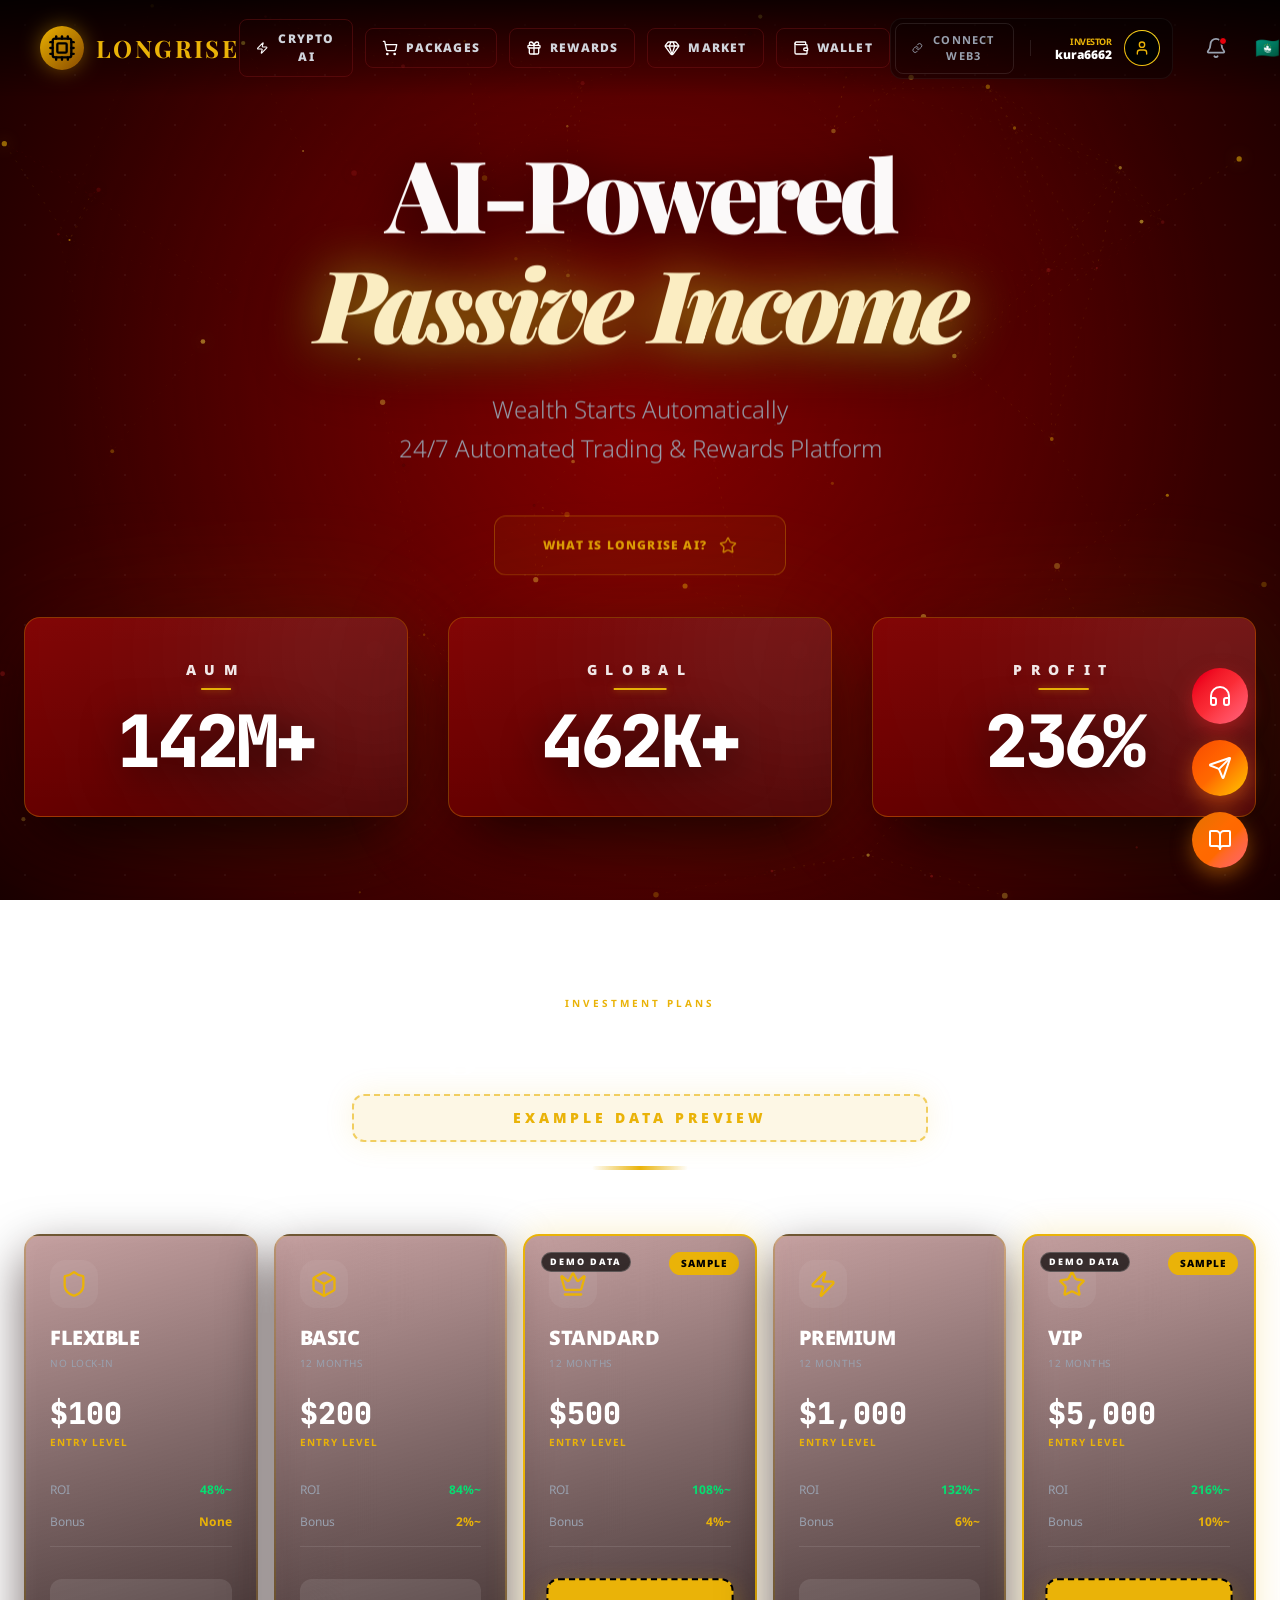
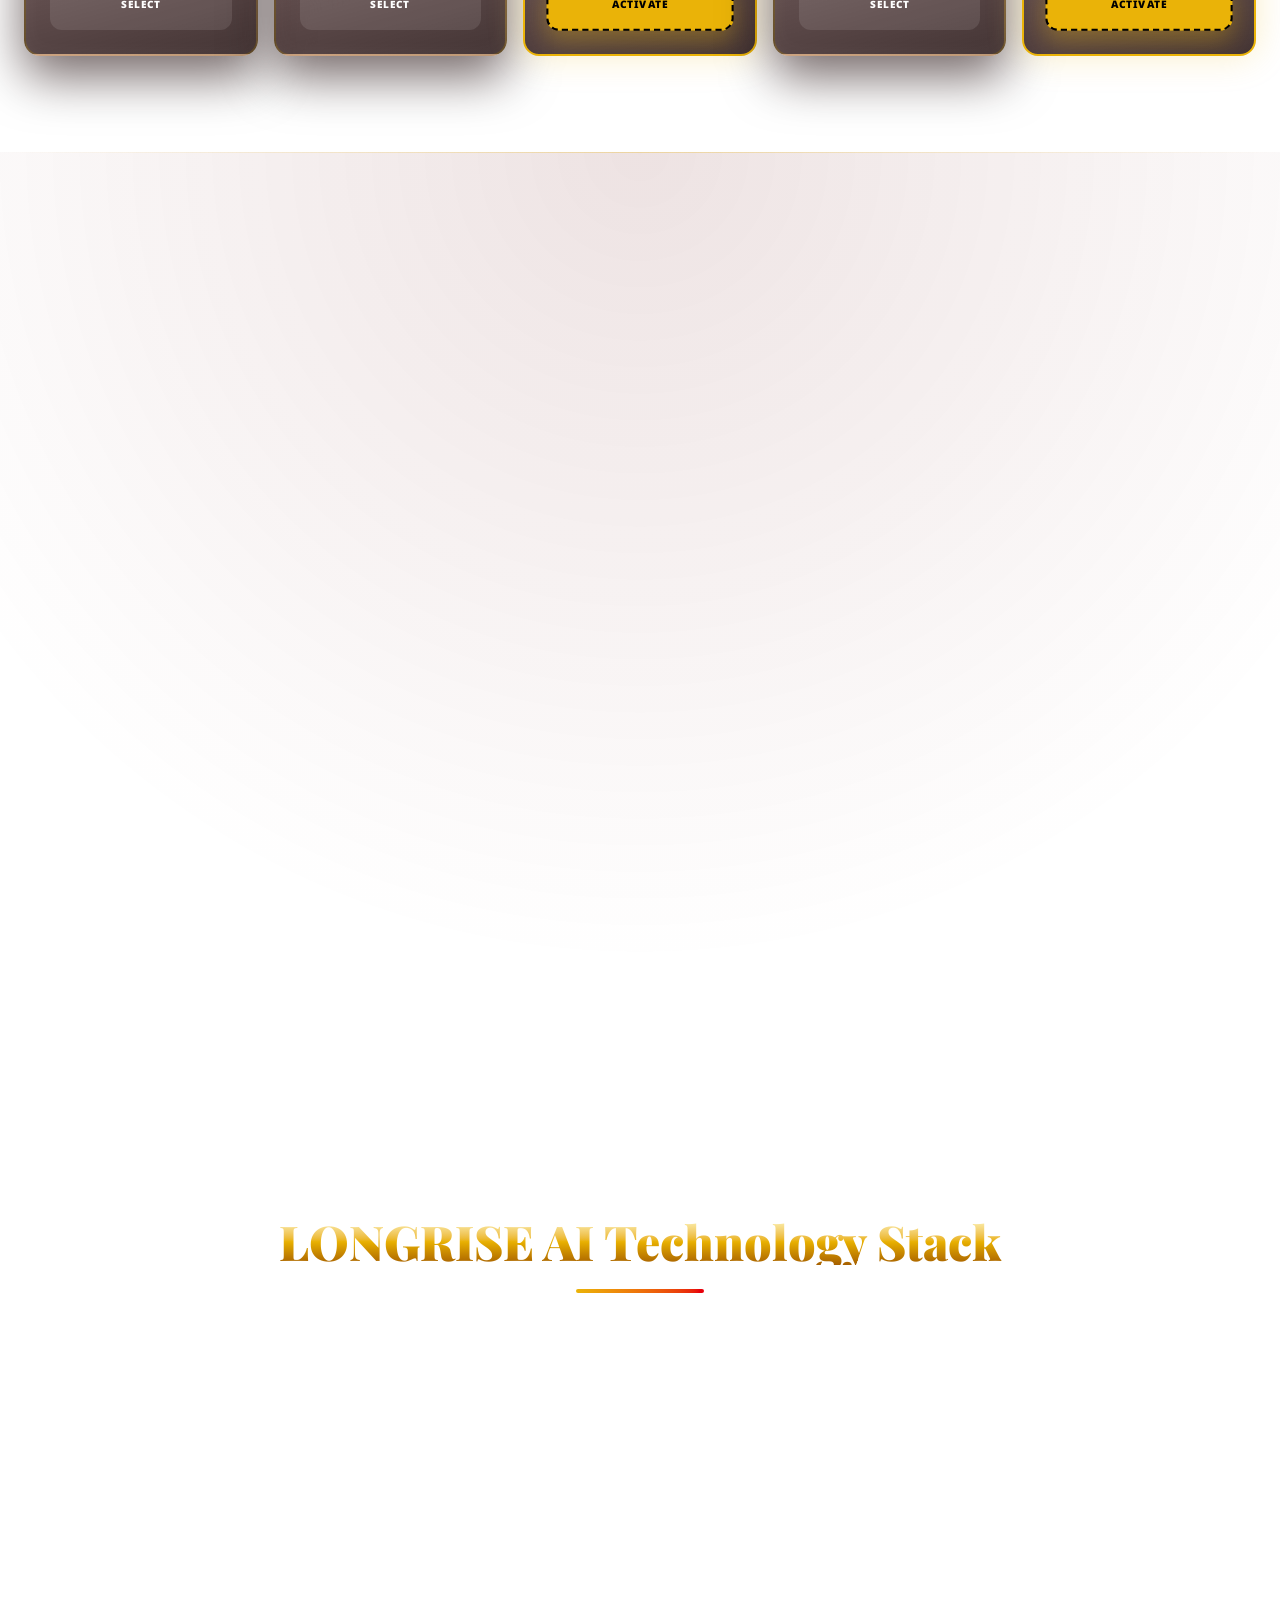
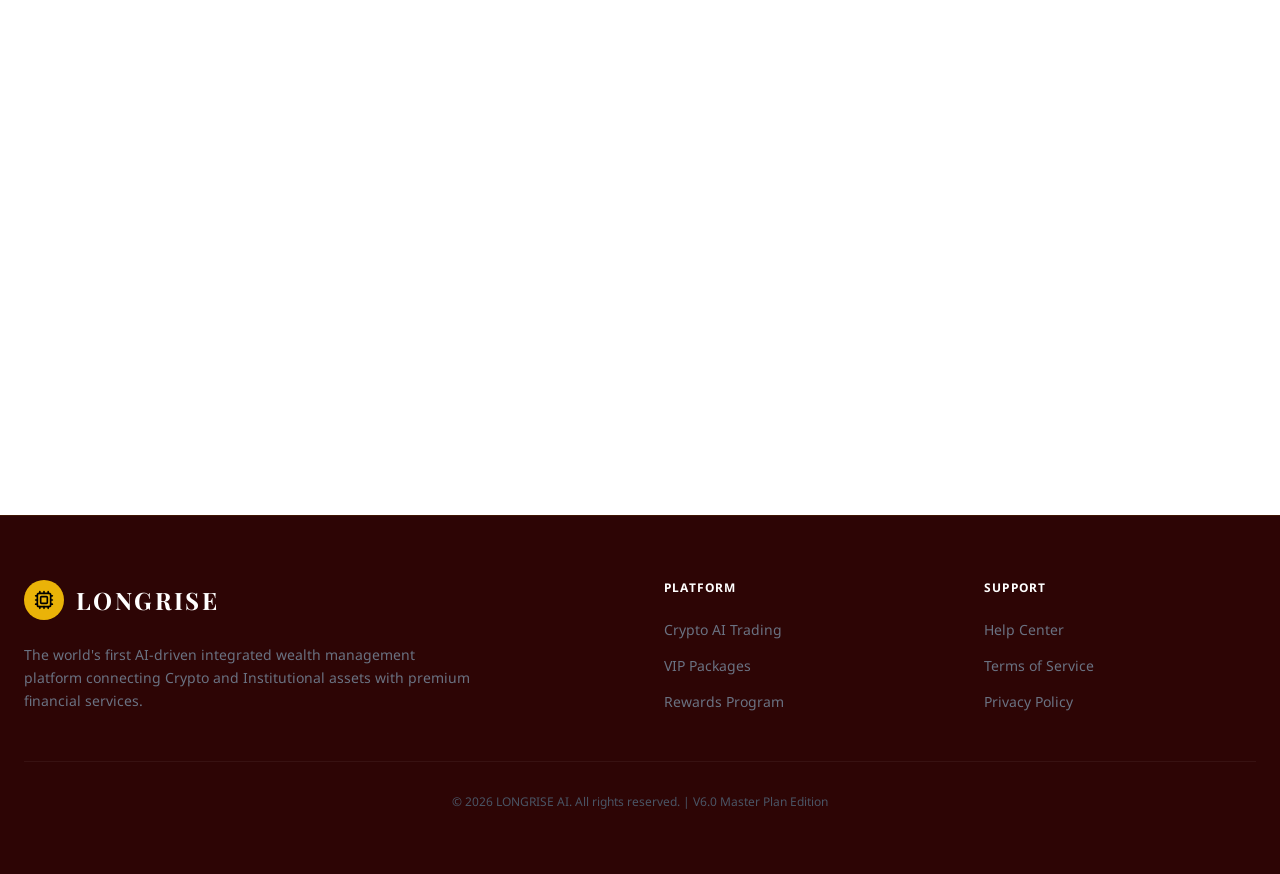
==== commit 1ef26902: "Deploy public static mockup" ====
--- a/index.html
+++ b/index.html
@@ -3,12 +3,14 @@
   <head>
     <meta charset="UTF-8" />
     <meta name="viewport" content="width=device-width, initial-scale=1.0" />
-    <title>My Google AI Studio App</title>
-    <script type="module" crossorigin src="./assets/index-CNZmWSTc.js"></script>
-    <link rel="stylesheet" crossorigin href="./assets/index-CGAEV0CG.css">
+    <title>LongRise AI</title>
+    <script type="module" crossorigin src="./assets/index-BNLNG69Z.js"></script>
+    <link rel="modulepreload" crossorigin href="./assets/ui-CTsN_UFw.js">
+    <link rel="modulepreload" crossorigin href="./assets/vendor-Bc5CYRNN.js">
+    <link rel="modulepreload" crossorigin href="./assets/api-DcNlVx-A.js">
+    <link rel="stylesheet" crossorigin href="./assets/index-d5JfWbmx.css">
   </head>
   <body>
     <div id="root"></div>
   </body>
 </html>
-
--- a/assets/index-d5JfWbmx.css
+++ b/assets/index-d5JfWbmx.css
@@ -0,0 +1 @@
+@import"https://fonts.googleapis.com/css2?family=Inter:wght@300;400;500;600;700;900&family=Playfair+Display:wght@400;700;900&family=Noto+Sans:wght@400;500;700;900&family=JetBrains+Mono:wght@400;500;700&display=swap";/*! tailwindcss v4.3.0 | MIT License | https://tailwindcss.com */@layer properties{@supports (((-webkit-hyphens:none)) and (not (margin-trim:inline))) or ((-moz-orient:inline) and (not (color:rgb(from red r g b)))){*,:before,:after,::backdrop{--tw-border-spacing-x:0;--tw-border-spacing-y:0;--tw-translate-x:0;--tw-translate-y:0;--tw-translate-z:0;--tw-scale-x:1;--tw-scale-y:1;--tw-scale-z:1;--tw-rotate-x:initial;--tw-rotate-y:initial;--tw-rotate-z:initial;--tw-skew-x:initial;--tw-skew-y:initial;--tw-space-y-reverse:0;--tw-space-x-reverse:0;--tw-border-style:solid;--tw-gradient-position:initial;--tw-gradient-from:#0000;--tw-gradient-via:#0000;--tw-gradient-to:#0000;--tw-gradient-stops:initial;--tw-gradient-via-stops:initial;--tw-gradient-from-position:0%;--tw-gradient-via-position:50%;--tw-gradient-to-position:100%;--tw-leading:initial;--tw-font-weight:initial;--tw-tracking:initial;--tw-shadow:0 0 #0000;--tw-shadow-color:initial;--tw-shadow-alpha:100%;--tw-inset-shadow:0 0 #0000;--tw-inset-shadow-color:initial;--tw-inset-shadow-alpha:100%;--tw-ring-color:initial;--tw-ring-shadow:0 0 #0000;--tw-inset-ring-color:initial;--tw-inset-ring-shadow:0 0 #0000;--tw-ring-inset:initial;--tw-ring-offset-width:0px;--tw-ring-offset-color:#fff;--tw-ring-offset-shadow:0 0 #0000;--tw-blur:initial;--tw-brightness:initial;--tw-contrast:initial;--tw-grayscale:initial;--tw-hue-rotate:initial;--tw-invert:initial;--tw-opacity:initial;--tw-saturate:initial;--tw-sepia:initial;--tw-drop-shadow:initial;--tw-drop-shadow-color:initial;--tw-drop-shadow-alpha:100%;--tw-drop-shadow-size:initial;--tw-backdrop-blur:initial;--tw-backdrop-brightness:initial;--tw-backdrop-contrast:initial;--tw-backdrop-grayscale:initial;--tw-backdrop-hue-rotate:initial;--tw-backdrop-invert:initial;--tw-backdrop-opacity:initial;--tw-backdrop-saturate:initial;--tw-backdrop-sepia:initial;--tw-duration:initial}}}@layer theme{:root,:host{--font-sans:"Plus Jakarta Sans", "Noto Sans", "Inter", ui-sans-serif, system-ui, sans-serif;--font-serif:"Playfair Display", serif;--font-mono:"Geist Mono", "JetBrains Mono", ui-monospace, SFMono-Regular, monospace;--color-red-100:oklch(93.6% .032 17.717);--color-red-200:oklch(88.5% .062 18.334);--color-red-300:oklch(80.8% .114 19.571);--color-red-400:oklch(70.4% .191 22.216);--color-red-500:oklch(63.7% .237 25.331);--color-red-600:oklch(57.7% .245 27.325);--color-red-800:oklch(44.4% .177 26.899);--color-red-900:oklch(39.6% .141 25.723);--color-red-950:oklch(25.8% .092 26.042);--color-orange-300:oklch(83.7% .128 66.29);--color-orange-500:oklch(70.5% .213 47.604);--color-orange-600:oklch(64.6% .222 41.116);--color-amber-500:oklch(76.9% .188 70.08);--color-amber-600:oklch(66.6% .179 58.318);--color-amber-700:oklch(55.5% .163 48.998);--color-yellow-100:oklch(97.3% .071 103.193);--color-yellow-200:oklch(94.5% .129 101.54);--color-yellow-300:oklch(90.5% .182 98.111);--color-yellow-400:oklch(85.2% .199 91.936);--color-yellow-500:oklch(79.5% .184 86.047);--color-yellow-600:oklch(68.1% .162 75.834);--color-yellow-700:oklch(55.4% .135 66.442);--color-yellow-800:oklch(47.6% .114 61.907);--color-yellow-900:oklch(42.1% .095 57.708);--color-lime-300:oklch(89.7% .196 126.665);--color-lime-500:oklch(76.8% .233 130.85);--color-green-200:oklch(92.5% .084 155.995);--color-green-300:oklch(87.1% .15 154.449);--color-green-400:oklch(79.2% .209 151.711);--color-green-500:oklch(72.3% .219 149.579);--color-green-600:oklch(62.7% .194 149.214);--color-green-900:oklch(39.3% .095 152.535);--color-emerald-50:oklch(97.9% .021 166.113);--color-emerald-200:oklch(90.5% .093 164.15);--color-emerald-300:oklch(84.5% .143 164.978);--color-emerald-400:oklch(76.5% .177 163.223);--color-emerald-500:oklch(69.6% .17 162.48);--color-emerald-600:oklch(59.6% .145 163.225);--color-teal-300:oklch(85.5% .138 181.071);--color-teal-500:oklch(70.4% .14 182.503);--color-cyan-300:oklch(86.5% .127 207.078);--color-cyan-500:oklch(71.5% .143 215.221);--color-blue-200:oklch(88.2% .059 254.128);--color-blue-300:oklch(80.9% .105 251.813);--color-blue-400:oklch(70.7% .165 254.624);--color-blue-500:oklch(62.3% .214 259.815);--color-blue-900:oklch(37.9% .146 265.522);--color-violet-300:oklch(81.1% .111 293.571);--color-violet-500:oklch(60.6% .25 292.717);--color-purple-300:oklch(82.7% .119 306.383);--color-purple-400:oklch(71.4% .203 305.504);--color-purple-500:oklch(62.7% .265 303.9);--color-purple-600:oklch(55.8% .288 302.321);--color-purple-900:oklch(38.1% .176 304.987);--color-pink-300:oklch(82.3% .12 346.018);--color-pink-500:oklch(65.6% .241 354.308);--color-rose-400:oklch(71.2% .194 13.428);--color-slate-400:oklch(70.4% .04 256.788);--color-slate-500:oklch(55.4% .046 257.417);--color-slate-900:oklch(20.8% .042 265.755);--color-gray-300:oklch(87.2% .01 258.338);--color-gray-400:oklch(70.7% .022 261.325);--color-gray-500:oklch(55.1% .027 264.364);--color-gray-600:oklch(44.6% .03 256.802);--color-gray-700:oklch(37.3% .034 259.733);--color-gray-800:oklch(27.8% .033 256.848);--color-gray-900:oklch(21% .034 264.665);--color-black:#000;--color-white:#fff;--spacing:.25rem;--container-xs:20rem;--container-md:28rem;--container-lg:32rem;--container-xl:36rem;--container-2xl:42rem;--container-3xl:48rem;--container-4xl:56rem;--container-5xl:64rem;--container-6xl:72rem;--container-7xl:80rem;--text-xs:.75rem;--text-xs--line-height:calc(1 / .75);--text-sm:.875rem;--text-sm--line-height:calc(1.25 / .875);--text-base:1rem;--text-base--line-height: 1.5 ;--text-lg:1.125rem;--text-lg--line-height:calc(1.75 / 1.125);--text-xl:1.25rem;--text-xl--line-height:calc(1.75 / 1.25);--text-2xl:1.5rem;--text-2xl--line-height:calc(2 / 1.5);--text-3xl:1.875rem;--text-3xl--line-height: 1.2 ;--text-4xl:2.25rem;--text-4xl--line-height:calc(2.5 / 2.25);--text-5xl:3rem;--text-5xl--line-height:1;--text-6xl:3.75rem;--text-6xl--line-height:1;--text-7xl:4.5rem;--text-7xl--line-height:1;--text-8xl:6rem;--text-8xl--line-height:1;--text-9xl:8rem;--text-9xl--line-height:1;--font-weight-light:300;--font-weight-medium:500;--font-weight-semibold:600;--font-weight-bold:700;--font-weight-extrabold:800;--font-weight-black:900;--tracking-tighter:-.05em;--tracking-tight:-.025em;--tracking-wide:.025em;--tracking-wider:.05em;--tracking-widest:.1em;--leading-tight:1.25;--leading-snug:1.375;--leading-relaxed:1.625;--radius-lg:.5rem;--radius-xl:.75rem;--radius-2xl:1rem;--radius-3xl:1.5rem;--drop-shadow-sm:0 1px 2px #00000026;--drop-shadow-md:0 3px 3px #0000001f;--drop-shadow-lg:0 4px 4px #00000026;--animate-spin:spin 1s linear infinite;--animate-ping:ping 1s cubic-bezier(0, 0, .2, 1) infinite;--animate-pulse:pulse 2s cubic-bezier(.4, 0, .6, 1) infinite;--blur-sm:8px;--blur-md:12px;--blur-lg:16px;--blur-xl:24px;--blur-2xl:40px;--blur-3xl:64px;--default-transition-duration:.15s;--default-transition-timing-function:cubic-bezier(.4, 0, .2, 1);--default-font-family:var(--font-sans);--default-mono-font-family:var(--font-mono);--color-luxury-red-dark:#2d0505;--color-luxury-red:#4a0808;--color-luxury-red-light:#6b0f0f;--color-luxury-gold:#eab308;--color-luxury-gold-light:#fef3c7}}@layer base{*,:after,:before,::backdrop{box-sizing:border-box;border:0 solid;margin:0;padding:0}::file-selector-button{box-sizing:border-box;border:0 solid;margin:0;padding:0}html,:host{-webkit-text-size-adjust:100%;-moz-tab-size:4;tab-size:4;line-height:1.5;font-family:var(--default-font-family,ui-sans-serif, system-ui, sans-serif, "Apple Color Emoji", "Segoe UI Emoji", "Segoe UI Symbol", "Noto Color Emoji");font-feature-settings:var(--default-font-feature-settings,normal);font-variation-settings:var(--default-font-variation-settings,normal);-webkit-tap-highlight-color:transparent}hr{height:0;color:inherit;border-top-width:1px}abbr:where([title]){-webkit-text-decoration:underline dotted;text-decoration:underline dotted}h1,h2,h3,h4,h5,h6{font-size:inherit;font-weight:inherit}a{color:inherit;-webkit-text-decoration:inherit;text-decoration:inherit}b,strong{font-weight:bolder}code,kbd,samp,pre{font-family:var(--default-mono-font-family,ui-monospace, SFMono-Regular, Menlo, Monaco, Consolas, "Liberation Mono", "Courier New", monospace);font-feature-settings:var(--default-mono-font-feature-settings,normal);font-variation-settings:var(--default-mono-font-variation-settings,normal);font-size:1em}small{font-size:80%}sub,sup{vertical-align:baseline;font-size:75%;line-height:0;position:relative}sub{bottom:-.25em}sup{top:-.5em}table{text-indent:0;border-color:inherit;border-collapse:collapse}:-moz-focusring{outline:auto}progress{vertical-align:baseline}summary{display:list-item}ol,ul,menu{list-style:none}img,svg,video,canvas,audio,iframe,embed,object{vertical-align:middle;display:block}img,video{max-width:100%;height:auto}button,input,select,optgroup,textarea{font:inherit;font-feature-settings:inherit;font-variation-settings:inherit;letter-spacing:inherit;color:inherit;opacity:1;background-color:#0000;border-radius:0}::file-selector-button{font:inherit;font-feature-settings:inherit;font-variation-settings:inherit;letter-spacing:inherit;color:inherit;opacity:1;background-color:#0000;border-radius:0}:where(select:is([multiple],[size])) optgroup{font-weight:bolder}:where(select:is([multiple],[size])) optgroup option{padding-inline-start:20px}::file-selector-button{margin-inline-end:4px}::placeholder{opacity:1}@supports (not ((-webkit-appearance:-apple-pay-button))) or (contain-intrinsic-size:1px){::placeholder{color:currentColor}@supports (color:color-mix(in lab,red,red)){::placeholder{color:color-mix(in oklab,currentcolor 50%,transparent)}}}textarea{resize:vertical}::-webkit-search-decoration{-webkit-appearance:none}::-webkit-date-and-time-value{min-height:1lh;text-align:inherit}::-webkit-datetime-edit{display:inline-flex}::-webkit-datetime-edit-fields-wrapper{padding:0}::-webkit-datetime-edit{padding-block:0}::-webkit-datetime-edit-year-field{padding-block:0}::-webkit-datetime-edit-month-field{padding-block:0}::-webkit-datetime-edit-day-field{padding-block:0}::-webkit-datetime-edit-hour-field{padding-block:0}::-webkit-datetime-edit-minute-field{padding-block:0}::-webkit-datetime-edit-second-field{padding-block:0}::-webkit-datetime-edit-millisecond-field{padding-block:0}::-webkit-datetime-edit-meridiem-field{padding-block:0}::-webkit-calendar-picker-indicator{line-height:1}:-moz-ui-invalid{box-shadow:none}button,input:where([type=button],[type=reset],[type=submit]){-webkit-appearance:button;-moz-appearance:button;appearance:button}::file-selector-button{-webkit-appearance:button;-moz-appearance:button;appearance:button}::-webkit-inner-spin-button{height:auto}::-webkit-outer-spin-button{height:auto}[hidden]:where(:not([hidden=until-found])){display:none!important}body{font-family:var(--font-sans);color:var(--color-white);-webkit-font-smoothing:antialiased;-moz-osx-font-smoothing:grayscale;background:radial-gradient(circle,maroon,#1a0000) fixed;min-height:100vh;position:relative}body:before{content:"";z-index:-1;pointer-events:none;background-image:radial-gradient(#ffffff0d 1px,#0000 1px);background-size:50px 50px;position:fixed;top:0;right:0;bottom:0;left:0}}@layer components{.luxury-card-quantum{-webkit-backdrop-filter:blur(30px);backdrop-filter:blur(30px);background:#ffffff0d;border:1px solid #ffffff1a;border-radius:1rem;transition:all .4s cubic-bezier(.4,0,.2,1);position:relative;overflow:hidden;box-shadow:0 20px 50px #00000080}.luxury-card-quantum:hover{background:#ffffff14;border-color:#fff6;transform:translateY(-8px);box-shadow:0 0 40px #ffffff26,0 30px 60px #0009}.core-ring{opacity:.3;border:1px dashed #d4af37;border-radius:50%;animation:20s linear infinite core-rotate;position:absolute}.btn-luxury-quantum{text-transform:uppercase;letter-spacing:.1em;border-radius:1.25rem;padding:.75rem 1.5rem;font-weight:800;transition:all .4s cubic-bezier(.175,.885,.32,1.275)}.btn-gold-quantum{color:#000;background:linear-gradient(135deg,#d4af37,#b38728);box-shadow:0 10px 20px #d4af3733}.btn-outline-quantum{color:#fff;background:#ffffff0d;border:1px solid #fff3}.glass-panel{border-radius:var(--radius-2xl);border-style:var(--tw-border-style);border-width:1px;border-color:#eab30833}@supports (color:color-mix(in lab,red,red)){.glass-panel{border-color:color-mix(in oklab,var(--color-luxury-gold) 20%,transparent)}}.glass-panel{--tw-shadow:0 20px 50px var(--tw-shadow-color,#15020299);box-shadow:var(--tw-inset-shadow),var(--tw-inset-ring-shadow),var(--tw-ring-offset-shadow),var(--tw-ring-shadow),var(--tw-shadow);--tw-backdrop-blur:blur(var(--blur-3xl));-webkit-backdrop-filter:var(--tw-backdrop-blur,) var(--tw-backdrop-brightness,) var(--tw-backdrop-contrast,) var(--tw-backdrop-grayscale,) var(--tw-backdrop-hue-rotate,) var(--tw-backdrop-invert,) var(--tw-backdrop-opacity,) var(--tw-backdrop-saturate,) var(--tw-backdrop-sepia,);backdrop-filter:var(--tw-backdrop-blur,) var(--tw-backdrop-brightness,) var(--tw-backdrop-contrast,) var(--tw-backdrop-grayscale,) var(--tw-backdrop-hue-rotate,) var(--tw-backdrop-invert,) var(--tw-backdrop-opacity,) var(--tw-backdrop-saturate,) var(--tw-backdrop-sepia,);background:linear-gradient(165deg,#6b0f0f66,#2d050599,#150202cc);box-shadow:inset 0 0 20px #ffffff0d,0 20px 50px #15020299}.text-ink-white{color:#e0d8d0}.text-ink-gray{color:#888}.luxury-card{border-radius:var(--radius-2xl);border-style:var(--tw-border-style);border-width:1px;border-color:#eab3084d;position:relative;overflow:hidden}@supports (color:color-mix(in lab,red,red)){.luxury-card{border-color:color-mix(in oklab,var(--color-luxury-gold) 30%,transparent)}}.luxury-card{background:linear-gradient(135deg,#6b0f0f,#4a0808 45%,#2d0505)}.gold-gradient-text{--tw-gradient-position:to bottom in oklab;background-image:linear-gradient(var(--tw-gradient-stops));--tw-gradient-from:var(--color-yellow-100);--tw-gradient-via:var(--color-luxury-gold);--tw-gradient-via-stops:var(--tw-gradient-position), var(--tw-gradient-from) var(--tw-gradient-from-position), var(--tw-gradient-via) var(--tw-gradient-via-position), var(--tw-gradient-to) var(--tw-gradient-to-position);--tw-gradient-stops:var(--tw-gradient-via-stops,var(--tw-gradient-position), var(--tw-gradient-from) var(--tw-gradient-from-position), var(--tw-gradient-to) var(--tw-gradient-to-position));--tw-gradient-to:var(--color-yellow-700);color:#0000;-webkit-background-clip:text;background-clip:text}.gold-button{border-radius:var(--radius-2xl);--tw-gradient-position:to bottom in oklab;background-image:linear-gradient(var(--tw-gradient-stops));--tw-gradient-from:var(--color-luxury-gold);--tw-gradient-via:var(--color-yellow-600);--tw-gradient-via-stops:var(--tw-gradient-position), var(--tw-gradient-from) var(--tw-gradient-from-position), var(--tw-gradient-via) var(--tw-gradient-via-position), var(--tw-gradient-to) var(--tw-gradient-to-position);--tw-gradient-stops:var(--tw-gradient-via-stops,var(--tw-gradient-position), var(--tw-gradient-from) var(--tw-gradient-from-position), var(--tw-gradient-to) var(--tw-gradient-to-position));--tw-gradient-to:var(--color-yellow-800);padding-inline:calc(var(--spacing) * 8);padding-block:calc(var(--spacing) * 4);--tw-font-weight:var(--font-weight-black);font-weight:var(--font-weight-black);color:#2b0303;--tw-shadow:0 10px 30px var(--tw-shadow-color,#eab3084d);box-shadow:var(--tw-inset-shadow),var(--tw-inset-ring-shadow),var(--tw-ring-offset-shadow),var(--tw-ring-shadow),var(--tw-shadow);transition-property:all;transition-timing-function:var(--tw-ease,var(--default-transition-timing-function));transition-duration:var(--tw-duration,var(--default-transition-duration));--tw-duration:.5s;transition-duration:.5s}@media(hover:hover){.gold-button:hover{--tw-translate-y:calc(var(--spacing) * -1);translate:var(--tw-translate-x) var(--tw-translate-y);--tw-gradient-from:var(--color-yellow-400);--tw-gradient-stops:var(--tw-gradient-via-stops,var(--tw-gradient-position), var(--tw-gradient-from) var(--tw-gradient-from-position), var(--tw-gradient-to) var(--tw-gradient-to-position));--tw-gradient-to:var(--color-luxury-gold);--tw-shadow:0 15px 40px var(--tw-shadow-color,#eab30880);box-shadow:var(--tw-inset-shadow),var(--tw-inset-ring-shadow),var(--tw-ring-offset-shadow),var(--tw-ring-shadow),var(--tw-shadow)}}.gold-button:active{--tw-scale-x:95%;--tw-scale-y:95%;--tw-scale-z:95%;scale:var(--tw-scale-x) var(--tw-scale-y)}.red-gradient-bg{--tw-gradient-position:to bottom right in oklab;background-image:linear-gradient(var(--tw-gradient-stops));--tw-gradient-from:var(--color-luxury-red-light);--tw-gradient-via:var(--color-luxury-red);--tw-gradient-via-stops:var(--tw-gradient-position), var(--tw-gradient-from) var(--tw-gradient-from-position), var(--tw-gradient-via) var(--tw-gradient-via-position), var(--tw-gradient-to) var(--tw-gradient-to-position);--tw-gradient-stops:var(--tw-gradient-via-stops,var(--tw-gradient-position), var(--tw-gradient-from) var(--tw-gradient-from-position), var(--tw-gradient-to) var(--tw-gradient-to-position));--tw-gradient-to:var(--color-luxury-red-dark)}}@layer utilities{.pointer-events-none{pointer-events:none}.visible{visibility:visible}.absolute{position:absolute}.fixed{position:fixed}.relative{position:relative}.static{position:static}.sticky{position:sticky}.-inset-1{inset:calc(var(--spacing) * -1)}.-inset-full{top:-100%;right:-100%;bottom:-100%;left:-100%}.inset-0{inset:calc(var(--spacing) * 0)}.inset-\[1px\]{top:1px;right:1px;bottom:1px;left:1px}.inset-x-0{inset-inline:calc(var(--spacing) * 0)}.top-0{top:calc(var(--spacing) * 0)}.top-1{top:calc(var(--spacing) * 1)}.top-1\/2{top:50%}.top-2{top:calc(var(--spacing) * 2)}.top-3{top:calc(var(--spacing) * 3)}.top-4{top:calc(var(--spacing) * 4)}.top-6{top:calc(var(--spacing) * 6)}.top-10{top:calc(var(--spacing) * 10)}.top-24{top:calc(var(--spacing) * 24)}.top-32{top:calc(var(--spacing) * 32)}.top-40{top:calc(var(--spacing) * 40)}.right-0{right:calc(var(--spacing) * 0)}.right-1{right:calc(var(--spacing) * 1)}.right-1\/2{right:50%}.right-1\/4{right:25%}.right-2{right:calc(var(--spacing) * 2)}.right-3{right:calc(var(--spacing) * 3)}.right-4{right:calc(var(--spacing) * 4)}.right-6{right:calc(var(--spacing) * 6)}.right-8{right:calc(var(--spacing) * 8)}.right-20{right:calc(var(--spacing) * 20)}.-bottom-2{bottom:calc(var(--spacing) * -2)}.bottom-0{bottom:calc(var(--spacing) * 0)}.bottom-1\.5{bottom:calc(var(--spacing) * 1.5)}.bottom-2{bottom:calc(var(--spacing) * 2)}.bottom-8{bottom:calc(var(--spacing) * 8)}.bottom-24{bottom:calc(var(--spacing) * 24)}.bottom-\[-15px\]{bottom:-15px}.left-0{left:calc(var(--spacing) * 0)}.left-1{left:calc(var(--spacing) * 1)}.left-1\/2{left:50%}.left-1\/4{left:25%}.left-2{left:calc(var(--spacing) * 2)}.left-4{left:calc(var(--spacing) * 4)}.left-5{left:calc(var(--spacing) * 5)}.left-6{left:calc(var(--spacing) * 6)}.z-0{z-index:0}.z-10{z-index:10}.z-20{z-index:20}.z-40{z-index:40}.z-50{z-index:50}.z-\[-1\]{z-index:-1}.z-\[60\]{z-index:60}.z-\[70\]{z-index:70}.z-\[80\]{z-index:80}.z-\[100\]{z-index:100}.z-\[101\]{z-index:101}.z-\[110\]{z-index:110}.z-\[200\]{z-index:200}.order-1{order:1}.order-2{order:2}.col-span-1{grid-column:span 1/span 1}.-mx-10{margin-inline:calc(var(--spacing) * -10)}.mx-1{margin-inline:calc(var(--spacing) * 1)}.mx-2{margin-inline:calc(var(--spacing) * 2)}.mx-auto{margin-inline:auto}.my-2{margin-block:calc(var(--spacing) * 2)}.my-4{margin-block:calc(var(--spacing) * 4)}.-mt-16{margin-top:calc(var(--spacing) * -16)}.mt-0\.5{margin-top:calc(var(--spacing) * .5)}.mt-1{margin-top:calc(var(--spacing) * 1)}.mt-1\.5{margin-top:calc(var(--spacing) * 1.5)}.mt-2{margin-top:calc(var(--spacing) * 2)}.mt-3{margin-top:calc(var(--spacing) * 3)}.mt-4{margin-top:calc(var(--spacing) * 4)}.mt-6{margin-top:calc(var(--spacing) * 6)}.mt-8{margin-top:calc(var(--spacing) * 8)}.mt-12{margin-top:calc(var(--spacing) * 12)}.mt-16{margin-top:calc(var(--spacing) * 16)}.mt-20{margin-top:calc(var(--spacing) * 20)}.mt-24{margin-top:calc(var(--spacing) * 24)}.mt-28{margin-top:calc(var(--spacing) * 28)}.mt-auto{margin-top:auto}.-mr-16{margin-right:calc(var(--spacing) * -16)}.mr-4{margin-right:calc(var(--spacing) * 4)}.mb-0{margin-bottom:calc(var(--spacing) * 0)}.mb-0\.5{margin-bottom:calc(var(--spacing) * .5)}.mb-1{margin-bottom:calc(var(--spacing) * 1)}.mb-2{margin-bottom:calc(var(--spacing) * 2)}.mb-3{margin-bottom:calc(var(--spacing) * 3)}.mb-4{margin-bottom:calc(var(--spacing) * 4)}.mb-5{margin-bottom:calc(var(--spacing) * 5)}.mb-6{margin-bottom:calc(var(--spacing) * 6)}.mb-7{margin-bottom:calc(var(--spacing) * 7)}.mb-8{margin-bottom:calc(var(--spacing) * 8)}.mb-10{margin-bottom:calc(var(--spacing) * 10)}.mb-12{margin-bottom:calc(var(--spacing) * 12)}.mb-16{margin-bottom:calc(var(--spacing) * 16)}.mb-20{margin-bottom:calc(var(--spacing) * 20)}.ml-0{margin-left:calc(var(--spacing) * 0)}.ml-2{margin-left:calc(var(--spacing) * 2)}.ml-8{margin-left:calc(var(--spacing) * 8)}.ml-auto{margin-left:auto}.line-clamp-1{-webkit-line-clamp:1;-webkit-box-orient:vertical;display:-webkit-box;overflow:hidden}.block{display:block}.contents{display:contents}.flex{display:flex}.grid{display:grid}.hidden{display:none}.inline{display:inline}.inline-block{display:inline-block}.inline-flex{display:inline-flex}.aspect-square{aspect-ratio:1}.h-0\.5{height:calc(var(--spacing) * .5)}.h-1{height:calc(var(--spacing) * 1)}.h-1\.5{height:calc(var(--spacing) * 1.5)}.h-2{height:calc(var(--spacing) * 2)}.h-2\.5{height:calc(var(--spacing) * 2.5)}.h-3{height:calc(var(--spacing) * 3)}.h-4{height:calc(var(--spacing) * 4)}.h-4\/5{height:80%}.h-5{height:calc(var(--spacing) * 5)}.h-6{height:calc(var(--spacing) * 6)}.h-8{height:calc(var(--spacing) * 8)}.h-9{height:calc(var(--spacing) * 9)}.h-10{height:calc(var(--spacing) * 10)}.h-11{height:calc(var(--spacing) * 11)}.h-12{height:calc(var(--spacing) * 12)}.h-14{height:calc(var(--spacing) * 14)}.h-16{height:calc(var(--spacing) * 16)}.h-20{height:calc(var(--spacing) * 20)}.h-24{height:calc(var(--spacing) * 24)}.h-28{height:calc(var(--spacing) * 28)}.h-32{height:calc(var(--spacing) * 32)}.h-40{height:calc(var(--spacing) * 40)}.h-64{height:calc(var(--spacing) * 64)}.h-80{height:calc(var(--spacing) * 80)}.h-96{height:calc(var(--spacing) * 96)}.h-\[1px\]{height:1px}.h-\[2px\]{height:2px}.h-\[400px\]{height:400px}.h-\[600px\]{height:600px}.h-\[800px\]{height:800px}.h-fit{height:fit-content}.h-full{height:100%}.h-px{height:1px}.max-h-96{max-height:calc(var(--spacing) * 96)}.max-h-\[92vh\]{max-height:92vh}.max-h-\[200px\]{max-height:200px}.max-h-\[350px\]{max-height:350px}.max-h-\[400px\]{max-height:400px}.max-h-\[450px\]{max-height:450px}.max-h-\[500px\]{max-height:500px}.max-h-\[600px\]{max-height:600px}.max-h-\[calc\(100vh-200px\)\]{max-height:calc(100vh - 200px)}.min-h-11{min-height:calc(var(--spacing) * 11)}.min-h-14{min-height:calc(var(--spacing) * 14)}.min-h-\[18px\]{min-height:18px}.min-h-\[20px\]{min-height:20px}.min-h-\[24px\]{min-height:24px}.min-h-\[56px\]{min-height:56px}.min-h-\[90vh\]{min-height:90vh}.min-h-\[100px\]{min-height:100px}.min-h-\[280px\]{min-height:280px}.min-h-screen{min-height:100vh}.w-0{width:calc(var(--spacing) * 0)}.w-1{width:calc(var(--spacing) * 1)}.w-1\.5{width:calc(var(--spacing) * 1.5)}.w-2{width:calc(var(--spacing) * 2)}.w-2\.5{width:calc(var(--spacing) * 2.5)}.w-3{width:calc(var(--spacing) * 3)}.w-3\/4{width:75%}.w-4\/5{width:80%}.w-5{width:calc(var(--spacing) * 5)}.w-6{width:calc(var(--spacing) * 6)}.w-8{width:calc(var(--spacing) * 8)}.w-9{width:calc(var(--spacing) * 9)}.w-10{width:calc(var(--spacing) * 10)}.w-11{width:calc(var(--spacing) * 11)}.w-12{width:calc(var(--spacing) * 12)}.w-14{width:calc(var(--spacing) * 14)}.w-16{width:calc(var(--spacing) * 16)}.w-20{width:calc(var(--spacing) * 20)}.w-24{width:calc(var(--spacing) * 24)}.w-28{width:calc(var(--spacing) * 28)}.w-32{width:calc(var(--spacing) * 32)}.w-40{width:calc(var(--spacing) * 40)}.w-56{width:calc(var(--spacing) * 56)}.w-64{width:calc(var(--spacing) * 64)}.w-80{width:calc(var(--spacing) * 80)}.w-\[1px\]{width:1px}.w-\[300px\]{width:300px}.w-\[400px\]{width:400px}.w-\[600px\]{width:600px}.w-fit{width:fit-content}.w-full{width:100%}.w-px{width:1px}.max-w-2xl{max-width:var(--container-2xl)}.max-w-3xl{max-width:var(--container-3xl)}.max-w-4xl{max-width:var(--container-4xl)}.max-w-5xl{max-width:var(--container-5xl)}.max-w-6xl{max-width:var(--container-6xl)}.max-w-7xl{max-width:var(--container-7xl)}.max-w-\[400px\]{max-width:400px}.max-w-\[520px\]{max-width:520px}.max-w-\[1400px\]{max-width:1400px}.max-w-lg{max-width:var(--container-lg)}.max-w-md{max-width:var(--container-md)}.max-w-xl{max-width:var(--container-xl)}.max-w-xs{max-width:var(--container-xs)}.min-w-0{min-width:calc(var(--spacing) * 0)}.min-w-\[120px\]{min-width:120px}.min-w-\[720px\]{min-width:720px}.min-w-\[760px\]{min-width:760px}.min-w-\[800px\]{min-width:800px}.min-w-\[820px\]{min-width:820px}.min-w-max{min-width:max-content}.flex-1{flex:1}.flex-shrink-0,.shrink-0{flex-shrink:0}.border-separate{border-collapse:separate}.border-spacing-y-3{--tw-border-spacing-y:calc(var(--spacing) * 3);border-spacing:var(--tw-border-spacing-x) var(--tw-border-spacing-y)}.border-spacing-y-4{--tw-border-spacing-y:calc(var(--spacing) * 4);border-spacing:var(--tw-border-spacing-x) var(--tw-border-spacing-y)}.-translate-x-1\/2{--tw-translate-x: -50% ;translate:var(--tw-translate-x) var(--tw-translate-y)}.-translate-x-1\/3{--tw-translate-x:calc(calc(1 / 3 * 100%) * -1);translate:var(--tw-translate-x) var(--tw-translate-y)}.translate-x-12{--tw-translate-x:calc(var(--spacing) * 12);translate:var(--tw-translate-x) var(--tw-translate-y)}.translate-x-\[-8px\]{--tw-translate-x:-8px;translate:var(--tw-translate-x) var(--tw-translate-y)}.-translate-y-1\/2{--tw-translate-y: -50% ;translate:var(--tw-translate-x) var(--tw-translate-y)}.translate-y-2{--tw-translate-y:calc(var(--spacing) * 2);translate:var(--tw-translate-x) var(--tw-translate-y)}.scale-95{--tw-scale-x:95%;--tw-scale-y:95%;--tw-scale-z:95%;scale:var(--tw-scale-x) var(--tw-scale-y)}.scale-100{--tw-scale-x:100%;--tw-scale-y:100%;--tw-scale-z:100%;scale:var(--tw-scale-x) var(--tw-scale-y)}.scale-105{--tw-scale-x:105%;--tw-scale-y:105%;--tw-scale-z:105%;scale:var(--tw-scale-x) var(--tw-scale-y)}.scale-110{--tw-scale-x:110%;--tw-scale-y:110%;--tw-scale-z:110%;scale:var(--tw-scale-x) var(--tw-scale-y)}.scale-150{--tw-scale-x:150%;--tw-scale-y:150%;--tw-scale-z:150%;scale:var(--tw-scale-x) var(--tw-scale-y)}.scale-x-50{--tw-scale-x:50%;scale:var(--tw-scale-x) var(--tw-scale-y)}.rotate-0{rotate:0deg}.rotate-90{rotate:90deg}.rotate-180{rotate:180deg}.-skew-x-12{--tw-skew-x:skewX( -12deg );transform:var(--tw-rotate-x,) var(--tw-rotate-y,) var(--tw-rotate-z,) var(--tw-skew-x,) var(--tw-skew-y,)}.transform{transform:var(--tw-rotate-x,) var(--tw-rotate-y,) var(--tw-rotate-z,) var(--tw-skew-x,) var(--tw-skew-y,)}.animate-\[pulse_2s_infinite\]{animation:2s infinite pulse}.animate-\[pulse_3s_infinite\]{animation:3s infinite pulse}.animate-\[spin_15s_linear_infinite_reverse\]{animation:15s linear infinite reverse spin}.animate-\[spin_20s_linear_infinite\]{animation:20s linear infinite spin}.animate-ping{animation:var(--animate-ping)}.animate-pulse{animation:var(--animate-pulse)}.animate-spin{animation:var(--animate-spin)}.cursor-default{cursor:default}.cursor-not-allowed{cursor:not-allowed}.cursor-pointer{cursor:pointer}.resize{resize:both}.resize-none{resize:none}.appearance-none{-webkit-appearance:none;-moz-appearance:none;appearance:none}.grid-cols-1{grid-template-columns:repeat(1,minmax(0,1fr))}.grid-cols-2{grid-template-columns:repeat(2,minmax(0,1fr))}.grid-cols-3{grid-template-columns:repeat(3,minmax(0,1fr))}.grid-cols-4{grid-template-columns:repeat(4,minmax(0,1fr))}.grid-cols-\[minmax\(0\,1fr\)_auto\]{grid-template-columns:minmax(0,1fr) auto}.flex-col{flex-direction:column}.flex-wrap{flex-wrap:wrap}.items-baseline{align-items:baseline}.items-center{align-items:center}.items-end{align-items:flex-end}.items-start{align-items:flex-start}.justify-around{justify-content:space-around}.justify-between{justify-content:space-between}.justify-center{justify-content:center}.justify-end{justify-content:flex-end}.justify-start{justify-content:flex-start}.gap-1{gap:calc(var(--spacing) * 1)}.gap-1\.5{gap:calc(var(--spacing) * 1.5)}.gap-2{gap:calc(var(--spacing) * 2)}.gap-2\.5{gap:calc(var(--spacing) * 2.5)}.gap-3{gap:calc(var(--spacing) * 3)}.gap-4{gap:calc(var(--spacing) * 4)}.gap-5{gap:calc(var(--spacing) * 5)}.gap-6{gap:calc(var(--spacing) * 6)}.gap-8{gap:calc(var(--spacing) * 8)}.gap-10{gap:calc(var(--spacing) * 10)}.gap-12{gap:calc(var(--spacing) * 12)}.gap-20{gap:calc(var(--spacing) * 20)}:where(.space-y-0\.5>:not(:last-child)){--tw-space-y-reverse:0;margin-block-start:calc(calc(var(--spacing) * .5) * var(--tw-space-y-reverse));margin-block-end:calc(calc(var(--spacing) * .5) * calc(1 - var(--tw-space-y-reverse)))}:where(.space-y-1>:not(:last-child)){--tw-space-y-reverse:0;margin-block-start:calc(calc(var(--spacing) * 1) * var(--tw-space-y-reverse));margin-block-end:calc(calc(var(--spacing) * 1) * calc(1 - var(--tw-space-y-reverse)))}:where(.space-y-1\.5>:not(:last-child)){--tw-space-y-reverse:0;margin-block-start:calc(calc(var(--spacing) * 1.5) * var(--tw-space-y-reverse));margin-block-end:calc(calc(var(--spacing) * 1.5) * calc(1 - var(--tw-space-y-reverse)))}:where(.space-y-2>:not(:last-child)){--tw-space-y-reverse:0;margin-block-start:calc(calc(var(--spacing) * 2) * var(--tw-space-y-reverse));margin-block-end:calc(calc(var(--spacing) * 2) * calc(1 - var(--tw-space-y-reverse)))}:where(.space-y-3>:not(:last-child)){--tw-space-y-reverse:0;margin-block-start:calc(calc(var(--spacing) * 3) * var(--tw-space-y-reverse));margin-block-end:calc(calc(var(--spacing) * 3) * calc(1 - var(--tw-space-y-reverse)))}:where(.space-y-4>:not(:last-child)){--tw-space-y-reverse:0;margin-block-start:calc(calc(var(--spacing) * 4) * var(--tw-space-y-reverse));margin-block-end:calc(calc(var(--spacing) * 4) * calc(1 - var(--tw-space-y-reverse)))}:where(.space-y-5>:not(:last-child)){--tw-space-y-reverse:0;margin-block-start:calc(calc(var(--spacing) * 5) * var(--tw-space-y-reverse));margin-block-end:calc(calc(var(--spacing) * 5) * calc(1 - var(--tw-space-y-reverse)))}:where(.space-y-6>:not(:last-child)){--tw-space-y-reverse:0;margin-block-start:calc(calc(var(--spacing) * 6) * var(--tw-space-y-reverse));margin-block-end:calc(calc(var(--spacing) * 6) * calc(1 - var(--tw-space-y-reverse)))}:where(.space-y-8>:not(:last-child)){--tw-space-y-reverse:0;margin-block-start:calc(calc(var(--spacing) * 8) * var(--tw-space-y-reverse));margin-block-end:calc(calc(var(--spacing) * 8) * calc(1 - var(--tw-space-y-reverse)))}:where(.space-y-10>:not(:last-child)){--tw-space-y-reverse:0;margin-block-start:calc(calc(var(--spacing) * 10) * var(--tw-space-y-reverse));margin-block-end:calc(calc(var(--spacing) * 10) * calc(1 - var(--tw-space-y-reverse)))}:where(.space-y-12>:not(:last-child)){--tw-space-y-reverse:0;margin-block-start:calc(calc(var(--spacing) * 12) * var(--tw-space-y-reverse));margin-block-end:calc(calc(var(--spacing) * 12) * calc(1 - var(--tw-space-y-reverse)))}:where(.space-y-16>:not(:last-child)){--tw-space-y-reverse:0;margin-block-start:calc(calc(var(--spacing) * 16) * var(--tw-space-y-reverse));margin-block-end:calc(calc(var(--spacing) * 16) * calc(1 - var(--tw-space-y-reverse)))}:where(.space-y-20>:not(:last-child)){--tw-space-y-reverse:0;margin-block-start:calc(calc(var(--spacing) * 20) * var(--tw-space-y-reverse));margin-block-end:calc(calc(var(--spacing) * 20) * calc(1 - var(--tw-space-y-reverse)))}:where(.space-y-24>:not(:last-child)){--tw-space-y-reverse:0;margin-block-start:calc(calc(var(--spacing) * 24) * var(--tw-space-y-reverse));margin-block-end:calc(calc(var(--spacing) * 24) * calc(1 - var(--tw-space-y-reverse)))}.gap-x-8{column-gap:calc(var(--spacing) * 8)}:where(.-space-x-3>:not(:last-child)){--tw-space-x-reverse:0;margin-inline-start:calc(calc(var(--spacing) * -3) * var(--tw-space-x-reverse));margin-inline-end:calc(calc(var(--spacing) * -3) * calc(1 - var(--tw-space-x-reverse)))}.gap-y-12{row-gap:calc(var(--spacing) * 12)}.truncate{text-overflow:ellipsis;white-space:nowrap;overflow:hidden}.overflow-hidden{overflow:hidden}.overflow-x-auto{overflow-x:auto}.overflow-y-auto{overflow-y:auto}.rounded{border-radius:.25rem}.rounded-2xl{border-radius:var(--radius-2xl)}.rounded-3xl{border-radius:var(--radius-3xl)}.rounded-\[1\.5rem\]{border-radius:1.5rem}.rounded-\[2\.5rem\]{border-radius:2.5rem}.rounded-\[14px\]{border-radius:14px}.rounded-\[42px\]{border-radius:42px}.rounded-full{border-radius:3.40282e38px}.rounded-lg{border-radius:var(--radius-lg)}.rounded-xl{border-radius:var(--radius-xl)}.rounded-l-2xl{border-top-left-radius:var(--radius-2xl);border-bottom-left-radius:var(--radius-2xl)}.rounded-l-\[2rem\]{border-top-left-radius:2rem;border-bottom-left-radius:2rem}.rounded-r-2xl{border-top-right-radius:var(--radius-2xl);border-bottom-right-radius:var(--radius-2xl)}.rounded-r-\[2rem\]{border-top-right-radius:2rem;border-bottom-right-radius:2rem}.border{border-style:var(--tw-border-style);border-width:1px}.border-2{border-style:var(--tw-border-style);border-width:2px}.border-4{border-style:var(--tw-border-style);border-width:4px}.border-\[1\.5px\]{border-style:var(--tw-border-style);border-width:1.5px}.border-y{border-block-style:var(--tw-border-style);border-block-width:1px}.border-t{border-top-style:var(--tw-border-style);border-top-width:1px}.border-r{border-right-style:var(--tw-border-style);border-right-width:1px}.border-b{border-bottom-style:var(--tw-border-style);border-bottom-width:1px}.border-b-4{border-bottom-style:var(--tw-border-style);border-bottom-width:4px}.border-l{border-left-style:var(--tw-border-style);border-left-width:1px}.border-l-2{border-left-style:var(--tw-border-style);border-left-width:2px}.border-dashed{--tw-border-style:dashed;border-style:dashed}.border-dotted{--tw-border-style:dotted;border-style:dotted}.border-\[\#d4af37\]{border-color:#d4af37}.border-\[\#d4af37\]\/15{border-color:#d4af3726}.border-\[\#d4af37\]\/20{border-color:#d4af3733}.border-\[\#d4af37\]\/25{border-color:#d4af3740}.border-\[\#d4af37\]\/30{border-color:#d4af374d}.border-\[\#d4af37\]\/40{border-color:#d4af3766}.border-black{border-color:var(--color-black)}.border-blue-500{border-color:var(--color-blue-500)}.border-blue-500\/20{border-color:#3080ff33}@supports (color:color-mix(in lab,red,red)){.border-blue-500\/20{border-color:color-mix(in oklab,var(--color-blue-500) 20%,transparent)}}.border-blue-500\/30{border-color:#3080ff4d}@supports (color:color-mix(in lab,red,red)){.border-blue-500\/30{border-color:color-mix(in oklab,var(--color-blue-500) 30%,transparent)}}.border-blue-500\/50{border-color:#3080ff80}@supports (color:color-mix(in lab,red,red)){.border-blue-500\/50{border-color:color-mix(in oklab,var(--color-blue-500) 50%,transparent)}}.border-cyan-500\/50{border-color:#00b7d780}@supports (color:color-mix(in lab,red,red)){.border-cyan-500\/50{border-color:color-mix(in oklab,var(--color-cyan-500) 50%,transparent)}}.border-emerald-400\/30{border-color:#00d2944d}@supports (color:color-mix(in lab,red,red)){.border-emerald-400\/30{border-color:color-mix(in oklab,var(--color-emerald-400) 30%,transparent)}}.border-emerald-400\/35{border-color:#00d29459}@supports (color:color-mix(in lab,red,red)){.border-emerald-400\/35{border-color:color-mix(in oklab,var(--color-emerald-400) 35%,transparent)}}.border-emerald-500\/20{border-color:#00bb7f33}@supports (color:color-mix(in lab,red,red)){.border-emerald-500\/20{border-color:color-mix(in oklab,var(--color-emerald-500) 20%,transparent)}}.border-gray-700\/50{border-color:#36415380}@supports (color:color-mix(in lab,red,red)){.border-gray-700\/50{border-color:color-mix(in oklab,var(--color-gray-700) 50%,transparent)}}.border-green-400{border-color:var(--color-green-400)}.border-green-500\/20{border-color:#00c75833}@supports (color:color-mix(in lab,red,red)){.border-green-500\/20{border-color:color-mix(in oklab,var(--color-green-500) 20%,transparent)}}.border-green-500\/30{border-color:#00c7584d}@supports (color:color-mix(in lab,red,red)){.border-green-500\/30{border-color:color-mix(in oklab,var(--color-green-500) 30%,transparent)}}.border-green-500\/50{border-color:#00c75880}@supports (color:color-mix(in lab,red,red)){.border-green-500\/50{border-color:color-mix(in oklab,var(--color-green-500) 50%,transparent)}}.border-inherit{border-color:inherit}.border-lime-500\/50{border-color:#80cd0080}@supports (color:color-mix(in lab,red,red)){.border-lime-500\/50{border-color:color-mix(in oklab,var(--color-lime-500) 50%,transparent)}}.border-luxury-gold{border-color:var(--color-luxury-gold)}.border-luxury-gold\/10{border-color:#eab3081a}@supports (color:color-mix(in lab,red,red)){.border-luxury-gold\/10{border-color:color-mix(in oklab,var(--color-luxury-gold) 10%,transparent)}}.border-luxury-gold\/15{border-color:#eab30826}@supports (color:color-mix(in lab,red,red)){.border-luxury-gold\/15{border-color:color-mix(in oklab,var(--color-luxury-gold) 15%,transparent)}}.border-luxury-gold\/20{border-color:#eab30833}@supports (color:color-mix(in lab,red,red)){.border-luxury-gold\/20{border-color:color-mix(in oklab,var(--color-luxury-gold) 20%,transparent)}}.border-luxury-gold\/25{border-color:#eab30840}@supports (color:color-mix(in lab,red,red)){.border-luxury-gold\/25{border-color:color-mix(in oklab,var(--color-luxury-gold) 25%,transparent)}}.border-luxury-gold\/30{border-color:#eab3084d}@supports (color:color-mix(in lab,red,red)){.border-luxury-gold\/30{border-color:color-mix(in oklab,var(--color-luxury-gold) 30%,transparent)}}.border-luxury-gold\/40{border-color:#eab30866}@supports (color:color-mix(in lab,red,red)){.border-luxury-gold\/40{border-color:color-mix(in oklab,var(--color-luxury-gold) 40%,transparent)}}.border-luxury-gold\/50{border-color:#eab30880}@supports (color:color-mix(in lab,red,red)){.border-luxury-gold\/50{border-color:color-mix(in oklab,var(--color-luxury-gold) 50%,transparent)}}.border-luxury-gold\/60{border-color:#eab30899}@supports (color:color-mix(in lab,red,red)){.border-luxury-gold\/60{border-color:color-mix(in oklab,var(--color-luxury-gold) 60%,transparent)}}.border-luxury-red-dark{border-color:var(--color-luxury-red-dark)}.border-orange-500\/30{border-color:#fe6e004d}@supports (color:color-mix(in lab,red,red)){.border-orange-500\/30{border-color:color-mix(in oklab,var(--color-orange-500) 30%,transparent)}}.border-orange-500\/50{border-color:#fe6e0080}@supports (color:color-mix(in lab,red,red)){.border-orange-500\/50{border-color:color-mix(in oklab,var(--color-orange-500) 50%,transparent)}}.border-pink-500\/50{border-color:#f6339a80}@supports (color:color-mix(in lab,red,red)){.border-pink-500\/50{border-color:color-mix(in oklab,var(--color-pink-500) 50%,transparent)}}.border-purple-500{border-color:var(--color-purple-500)}.border-purple-500\/50{border-color:#ac4bff80}@supports (color:color-mix(in lab,red,red)){.border-purple-500\/50{border-color:color-mix(in oklab,var(--color-purple-500) 50%,transparent)}}.border-red-500{border-color:var(--color-red-500)}.border-red-500\/20{border-color:#fb2c3633}@supports (color:color-mix(in lab,red,red)){.border-red-500\/20{border-color:color-mix(in oklab,var(--color-red-500) 20%,transparent)}}.border-red-500\/30{border-color:#fb2c364d}@supports (color:color-mix(in lab,red,red)){.border-red-500\/30{border-color:color-mix(in oklab,var(--color-red-500) 30%,transparent)}}.border-red-500\/35{border-color:#fb2c3659}@supports (color:color-mix(in lab,red,red)){.border-red-500\/35{border-color:color-mix(in oklab,var(--color-red-500) 35%,transparent)}}.border-red-500\/40{border-color:#fb2c3666}@supports (color:color-mix(in lab,red,red)){.border-red-500\/40{border-color:color-mix(in oklab,var(--color-red-500) 40%,transparent)}}.border-red-500\/50{border-color:#fb2c3680}@supports (color:color-mix(in lab,red,red)){.border-red-500\/50{border-color:color-mix(in oklab,var(--color-red-500) 50%,transparent)}}.border-red-600{border-color:var(--color-red-600)}.border-red-600\/20{border-color:#e4001433}@supports (color:color-mix(in lab,red,red)){.border-red-600\/20{border-color:color-mix(in oklab,var(--color-red-600) 20%,transparent)}}.border-red-600\/30{border-color:#e400144d}@supports (color:color-mix(in lab,red,red)){.border-red-600\/30{border-color:color-mix(in oklab,var(--color-red-600) 30%,transparent)}}.border-red-600\/60{border-color:#e4001499}@supports (color:color-mix(in lab,red,red)){.border-red-600\/60{border-color:color-mix(in oklab,var(--color-red-600) 60%,transparent)}}.border-red-900\/20{border-color:#82181a33}@supports (color:color-mix(in lab,red,red)){.border-red-900\/20{border-color:color-mix(in oklab,var(--color-red-900) 20%,transparent)}}.border-red-900\/30{border-color:#82181a4d}@supports (color:color-mix(in lab,red,red)){.border-red-900\/30{border-color:color-mix(in oklab,var(--color-red-900) 30%,transparent)}}.border-red-900\/40{border-color:#82181a66}@supports (color:color-mix(in lab,red,red)){.border-red-900\/40{border-color:color-mix(in oklab,var(--color-red-900) 40%,transparent)}}.border-red-900\/50{border-color:#82181a80}@supports (color:color-mix(in lab,red,red)){.border-red-900\/50{border-color:color-mix(in oklab,var(--color-red-900) 50%,transparent)}}.border-teal-500\/50{border-color:#00baa780}@supports (color:color-mix(in lab,red,red)){.border-teal-500\/50{border-color:color-mix(in oklab,var(--color-teal-500) 50%,transparent)}}.border-transparent{border-color:#0000}.border-violet-500\/50{border-color:#8d54ff80}@supports (color:color-mix(in lab,red,red)){.border-violet-500\/50{border-color:color-mix(in oklab,var(--color-violet-500) 50%,transparent)}}.border-white{border-color:var(--color-white)}.border-white\/5{border-color:#ffffff0d}@supports (color:color-mix(in lab,red,red)){.border-white\/5{border-color:color-mix(in oklab,var(--color-white) 5%,transparent)}}.border-white\/10{border-color:#ffffff1a}@supports (color:color-mix(in lab,red,red)){.border-white\/10{border-color:color-mix(in oklab,var(--color-white) 10%,transparent)}}.border-white\/20{border-color:#fff3}@supports (color:color-mix(in lab,red,red)){.border-white\/20{border-color:color-mix(in oklab,var(--color-white) 20%,transparent)}}.border-yellow-500\/20{border-color:#edb20033}@supports (color:color-mix(in lab,red,red)){.border-yellow-500\/20{border-color:color-mix(in oklab,var(--color-yellow-500) 20%,transparent)}}.border-yellow-500\/30{border-color:#edb2004d}@supports (color:color-mix(in lab,red,red)){.border-yellow-500\/30{border-color:color-mix(in oklab,var(--color-yellow-500) 30%,transparent)}}.border-yellow-500\/50{border-color:#edb20080}@supports (color:color-mix(in lab,red,red)){.border-yellow-500\/50{border-color:color-mix(in oklab,var(--color-yellow-500) 50%,transparent)}}.border-t-transparent{border-top-color:#0000}.bg-\[\#1a0505\]{background-color:#1a0505}.bg-\[\#2a0505\]{background-color:#2a0505}.bg-\[\#4a0d0d\]{background-color:#4a0d0d}.bg-\[\#5c1a1a\]{background-color:#5c1a1a}.bg-\[\#5c1a1a\]\/70{background-color:#5c1a1ab3}.bg-\[\#300\]{background-color:#300}.bg-\[\#d4af37\]{background-color:#d4af37}.bg-\[\#fcd34d\]{background-color:#fcd34d}.bg-black{background-color:var(--color-black)}.bg-black\/5{background-color:#0000000d}@supports (color:color-mix(in lab,red,red)){.bg-black\/5{background-color:color-mix(in oklab,var(--color-black) 5%,transparent)}}.bg-black\/20{background-color:#0003}@supports (color:color-mix(in lab,red,red)){.bg-black\/20{background-color:color-mix(in oklab,var(--color-black) 20%,transparent)}}.bg-black\/25{background-color:#00000040}@supports (color:color-mix(in lab,red,red)){.bg-black\/25{background-color:color-mix(in oklab,var(--color-black) 25%,transparent)}}.bg-black\/30{background-color:#0000004d}@supports (color:color-mix(in lab,red,red)){.bg-black\/30{background-color:color-mix(in oklab,var(--color-black) 30%,transparent)}}.bg-black\/35{background-color:#00000059}@supports (color:color-mix(in lab,red,red)){.bg-black\/35{background-color:color-mix(in oklab,var(--color-black) 35%,transparent)}}.bg-black\/40{background-color:#0006}@supports (color:color-mix(in lab,red,red)){.bg-black\/40{background-color:color-mix(in oklab,var(--color-black) 40%,transparent)}}.bg-black\/50{background-color:#00000080}@supports (color:color-mix(in lab,red,red)){.bg-black\/50{background-color:color-mix(in oklab,var(--color-black) 50%,transparent)}}.bg-black\/60{background-color:#0009}@supports (color:color-mix(in lab,red,red)){.bg-black\/60{background-color:color-mix(in oklab,var(--color-black) 60%,transparent)}}.bg-black\/70{background-color:#000000b3}@supports (color:color-mix(in lab,red,red)){.bg-black\/70{background-color:color-mix(in oklab,var(--color-black) 70%,transparent)}}.bg-black\/85{background-color:#000000d9}@supports (color:color-mix(in lab,red,red)){.bg-black\/85{background-color:color-mix(in oklab,var(--color-black) 85%,transparent)}}.bg-black\/90{background-color:#000000e6}@supports (color:color-mix(in lab,red,red)){.bg-black\/90{background-color:color-mix(in oklab,var(--color-black) 90%,transparent)}}.bg-black\/95{background-color:#000000f2}@supports (color:color-mix(in lab,red,red)){.bg-black\/95{background-color:color-mix(in oklab,var(--color-black) 95%,transparent)}}.bg-black\/98{background-color:#000000fa}@supports (color:color-mix(in lab,red,red)){.bg-black\/98{background-color:color-mix(in oklab,var(--color-black) 98%,transparent)}}.bg-blue-400{background-color:var(--color-blue-400)}.bg-blue-500{background-color:var(--color-blue-500)}.bg-blue-500\/10{background-color:#3080ff1a}@supports (color:color-mix(in lab,red,red)){.bg-blue-500\/10{background-color:color-mix(in oklab,var(--color-blue-500) 10%,transparent)}}.bg-blue-500\/20{background-color:#3080ff33}@supports (color:color-mix(in lab,red,red)){.bg-blue-500\/20{background-color:color-mix(in oklab,var(--color-blue-500) 20%,transparent)}}.bg-blue-500\/30{background-color:#3080ff4d}@supports (color:color-mix(in lab,red,red)){.bg-blue-500\/30{background-color:color-mix(in oklab,var(--color-blue-500) 30%,transparent)}}.bg-blue-500\/40{background-color:#3080ff66}@supports (color:color-mix(in lab,red,red)){.bg-blue-500\/40{background-color:color-mix(in oklab,var(--color-blue-500) 40%,transparent)}}.bg-blue-900\/30{background-color:#1c398e4d}@supports (color:color-mix(in lab,red,red)){.bg-blue-900\/30{background-color:color-mix(in oklab,var(--color-blue-900) 30%,transparent)}}.bg-cyan-500\/20{background-color:#00b7d733}@supports (color:color-mix(in lab,red,red)){.bg-cyan-500\/20{background-color:color-mix(in oklab,var(--color-cyan-500) 20%,transparent)}}.bg-cyan-500\/30{background-color:#00b7d74d}@supports (color:color-mix(in lab,red,red)){.bg-cyan-500\/30{background-color:color-mix(in oklab,var(--color-cyan-500) 30%,transparent)}}.bg-emerald-400\/10{background-color:#00d2941a}@supports (color:color-mix(in lab,red,red)){.bg-emerald-400\/10{background-color:color-mix(in oklab,var(--color-emerald-400) 10%,transparent)}}.bg-emerald-500\/5{background-color:#00bb7f0d}@supports (color:color-mix(in lab,red,red)){.bg-emerald-500\/5{background-color:color-mix(in oklab,var(--color-emerald-500) 5%,transparent)}}.bg-gray-500{background-color:var(--color-gray-500)}.bg-gray-500\/20{background-color:#6a728233}@supports (color:color-mix(in lab,red,red)){.bg-gray-500\/20{background-color:color-mix(in oklab,var(--color-gray-500) 20%,transparent)}}.bg-gray-700{background-color:var(--color-gray-700)}.bg-gray-800{background-color:var(--color-gray-800)}.bg-gray-900\/40{background-color:#10182866}@supports (color:color-mix(in lab,red,red)){.bg-gray-900\/40{background-color:color-mix(in oklab,var(--color-gray-900) 40%,transparent)}}.bg-green-400{background-color:var(--color-green-400)}.bg-green-500{background-color:var(--color-green-500)}.bg-green-500\/5{background-color:#00c7580d}@supports (color:color-mix(in lab,red,red)){.bg-green-500\/5{background-color:color-mix(in oklab,var(--color-green-500) 5%,transparent)}}.bg-green-500\/10{background-color:#00c7581a}@supports (color:color-mix(in lab,red,red)){.bg-green-500\/10{background-color:color-mix(in oklab,var(--color-green-500) 10%,transparent)}}.bg-green-500\/20{background-color:#00c75833}@supports (color:color-mix(in lab,red,red)){.bg-green-500\/20{background-color:color-mix(in oklab,var(--color-green-500) 20%,transparent)}}.bg-green-500\/30{background-color:#00c7584d}@supports (color:color-mix(in lab,red,red)){.bg-green-500\/30{background-color:color-mix(in oklab,var(--color-green-500) 30%,transparent)}}.bg-lime-500\/30{background-color:#80cd004d}@supports (color:color-mix(in lab,red,red)){.bg-lime-500\/30{background-color:color-mix(in oklab,var(--color-lime-500) 30%,transparent)}}.bg-luxury-gold{background-color:var(--color-luxury-gold)}.bg-luxury-gold-light\/40{background-color:#fef3c766}@supports (color:color-mix(in lab,red,red)){.bg-luxury-gold-light\/40{background-color:color-mix(in oklab,var(--color-luxury-gold-light) 40%,transparent)}}.bg-luxury-gold\/5{background-color:#eab3080d}@supports (color:color-mix(in lab,red,red)){.bg-luxury-gold\/5{background-color:color-mix(in oklab,var(--color-luxury-gold) 5%,transparent)}}.bg-luxury-gold\/10{background-color:#eab3081a}@supports (color:color-mix(in lab,red,red)){.bg-luxury-gold\/10{background-color:color-mix(in oklab,var(--color-luxury-gold) 10%,transparent)}}.bg-luxury-gold\/20{background-color:#eab30833}@supports (color:color-mix(in lab,red,red)){.bg-luxury-gold\/20{background-color:color-mix(in oklab,var(--color-luxury-gold) 20%,transparent)}}.bg-luxury-gold\/30{background-color:#eab3084d}@supports (color:color-mix(in lab,red,red)){.bg-luxury-gold\/30{background-color:color-mix(in oklab,var(--color-luxury-gold) 30%,transparent)}}.bg-luxury-gold\/50{background-color:#eab30880}@supports (color:color-mix(in lab,red,red)){.bg-luxury-gold\/50{background-color:color-mix(in oklab,var(--color-luxury-gold) 50%,transparent)}}.bg-luxury-gold\/\[0\.03\]{background-color:#eab30808}@supports (color:color-mix(in lab,red,red)){.bg-luxury-gold\/\[0\.03\]{background-color:color-mix(in oklab,var(--color-luxury-gold) 3%,transparent)}}.bg-luxury-red-dark{background-color:var(--color-luxury-red-dark)}.bg-luxury-red-dark\/95{background-color:#2d0505f2}@supports (color:color-mix(in lab,red,red)){.bg-luxury-red-dark\/95{background-color:color-mix(in oklab,var(--color-luxury-red-dark) 95%,transparent)}}.bg-orange-500\/10{background-color:#fe6e001a}@supports (color:color-mix(in lab,red,red)){.bg-orange-500\/10{background-color:color-mix(in oklab,var(--color-orange-500) 10%,transparent)}}.bg-orange-500\/20{background-color:#fe6e0033}@supports (color:color-mix(in lab,red,red)){.bg-orange-500\/20{background-color:color-mix(in oklab,var(--color-orange-500) 20%,transparent)}}.bg-orange-500\/30{background-color:#fe6e004d}@supports (color:color-mix(in lab,red,red)){.bg-orange-500\/30{background-color:color-mix(in oklab,var(--color-orange-500) 30%,transparent)}}.bg-pink-500\/30{background-color:#f6339a4d}@supports (color:color-mix(in lab,red,red)){.bg-pink-500\/30{background-color:color-mix(in oklab,var(--color-pink-500) 30%,transparent)}}.bg-purple-500{background-color:var(--color-purple-500)}.bg-purple-500\/20{background-color:#ac4bff33}@supports (color:color-mix(in lab,red,red)){.bg-purple-500\/20{background-color:color-mix(in oklab,var(--color-purple-500) 20%,transparent)}}.bg-purple-500\/30{background-color:#ac4bff4d}@supports (color:color-mix(in lab,red,red)){.bg-purple-500\/30{background-color:color-mix(in oklab,var(--color-purple-500) 30%,transparent)}}.bg-red-500{background-color:var(--color-red-500)}.bg-red-500\/5{background-color:#fb2c360d}@supports (color:color-mix(in lab,red,red)){.bg-red-500\/5{background-color:color-mix(in oklab,var(--color-red-500) 5%,transparent)}}.bg-red-500\/10{background-color:#fb2c361a}@supports (color:color-mix(in lab,red,red)){.bg-red-500\/10{background-color:color-mix(in oklab,var(--color-red-500) 10%,transparent)}}.bg-red-500\/20{background-color:#fb2c3633}@supports (color:color-mix(in lab,red,red)){.bg-red-500\/20{background-color:color-mix(in oklab,var(--color-red-500) 20%,transparent)}}.bg-red-500\/30{background-color:#fb2c364d}@supports (color:color-mix(in lab,red,red)){.bg-red-500\/30{background-color:color-mix(in oklab,var(--color-red-500) 30%,transparent)}}.bg-red-500\/80{background-color:#fb2c36cc}@supports (color:color-mix(in lab,red,red)){.bg-red-500\/80{background-color:color-mix(in oklab,var(--color-red-500) 80%,transparent)}}.bg-red-600{background-color:var(--color-red-600)}.bg-red-600\/0{background-color:#0000}@supports (color:color-mix(in lab,red,red)){.bg-red-600\/0{background-color:color-mix(in oklab,var(--color-red-600) 0%,transparent)}}.bg-red-600\/10{background-color:#e400141a}@supports (color:color-mix(in lab,red,red)){.bg-red-600\/10{background-color:color-mix(in oklab,var(--color-red-600) 10%,transparent)}}.bg-red-600\/20{background-color:#e4001433}@supports (color:color-mix(in lab,red,red)){.bg-red-600\/20{background-color:color-mix(in oklab,var(--color-red-600) 20%,transparent)}}.bg-red-600\/30{background-color:#e400144d}@supports (color:color-mix(in lab,red,red)){.bg-red-600\/30{background-color:color-mix(in oklab,var(--color-red-600) 30%,transparent)}}.bg-red-900\/10{background-color:#82181a1a}@supports (color:color-mix(in lab,red,red)){.bg-red-900\/10{background-color:color-mix(in oklab,var(--color-red-900) 10%,transparent)}}.bg-red-900\/20{background-color:#82181a33}@supports (color:color-mix(in lab,red,red)){.bg-red-900\/20{background-color:color-mix(in oklab,var(--color-red-900) 20%,transparent)}}.bg-red-900\/30{background-color:#82181a4d}@supports (color:color-mix(in lab,red,red)){.bg-red-900\/30{background-color:color-mix(in oklab,var(--color-red-900) 30%,transparent)}}.bg-red-950\/20{background-color:#46080933}@supports (color:color-mix(in lab,red,red)){.bg-red-950\/20{background-color:color-mix(in oklab,var(--color-red-950) 20%,transparent)}}.bg-teal-500\/30{background-color:#00baa74d}@supports (color:color-mix(in lab,red,red)){.bg-teal-500\/30{background-color:color-mix(in oklab,var(--color-teal-500) 30%,transparent)}}.bg-transparent{background-color:#0000}.bg-violet-500\/30{background-color:#8d54ff4d}@supports (color:color-mix(in lab,red,red)){.bg-violet-500\/30{background-color:color-mix(in oklab,var(--color-violet-500) 30%,transparent)}}.bg-white{background-color:var(--color-white)}.bg-white\/5{background-color:#ffffff0d}@supports (color:color-mix(in lab,red,red)){.bg-white\/5{background-color:color-mix(in oklab,var(--color-white) 5%,transparent)}}.bg-white\/10{background-color:#ffffff1a}@supports (color:color-mix(in lab,red,red)){.bg-white\/10{background-color:color-mix(in oklab,var(--color-white) 10%,transparent)}}.bg-white\/30{background-color:#ffffff4d}@supports (color:color-mix(in lab,red,red)){.bg-white\/30{background-color:color-mix(in oklab,var(--color-white) 30%,transparent)}}.bg-white\/\[0\.02\]{background-color:#ffffff05}@supports (color:color-mix(in lab,red,red)){.bg-white\/\[0\.02\]{background-color:color-mix(in oklab,var(--color-white) 2%,transparent)}}.bg-white\/\[0\.03\]{background-color:#ffffff08}@supports (color:color-mix(in lab,red,red)){.bg-white\/\[0\.03\]{background-color:color-mix(in oklab,var(--color-white) 3%,transparent)}}.bg-white\/\[0\.08\]{background-color:#ffffff14}@supports (color:color-mix(in lab,red,red)){.bg-white\/\[0\.08\]{background-color:color-mix(in oklab,var(--color-white) 8%,transparent)}}.bg-yellow-500\/5{background-color:#edb2000d}@supports (color:color-mix(in lab,red,red)){.bg-yellow-500\/5{background-color:color-mix(in oklab,var(--color-yellow-500) 5%,transparent)}}.bg-yellow-500\/10{background-color:#edb2001a}@supports (color:color-mix(in lab,red,red)){.bg-yellow-500\/10{background-color:color-mix(in oklab,var(--color-yellow-500) 10%,transparent)}}.bg-yellow-500\/20{background-color:#edb20033}@supports (color:color-mix(in lab,red,red)){.bg-yellow-500\/20{background-color:color-mix(in oklab,var(--color-yellow-500) 20%,transparent)}}.bg-yellow-500\/30{background-color:#edb2004d}@supports (color:color-mix(in lab,red,red)){.bg-yellow-500\/30{background-color:color-mix(in oklab,var(--color-yellow-500) 30%,transparent)}}.bg-gradient-to-b{--tw-gradient-position:to bottom in oklab;background-image:linear-gradient(var(--tw-gradient-stops))}.bg-gradient-to-br{--tw-gradient-position:to bottom right in oklab;background-image:linear-gradient(var(--tw-gradient-stops))}.bg-gradient-to-l{--tw-gradient-position:to left in oklab;background-image:linear-gradient(var(--tw-gradient-stops))}.bg-gradient-to-r{--tw-gradient-position:to right in oklab;background-image:linear-gradient(var(--tw-gradient-stops))}.bg-gradient-to-tr{--tw-gradient-position:to top right in oklab;background-image:linear-gradient(var(--tw-gradient-stops))}.bg-\[radial-gradient\(circle_at_50\%_0\%\,_rgba\(107\,15\,15\,0\.4\)_0\%\,_transparent_70\%\)\]{background-image:radial-gradient(circle at 50% 0,#6b0f0f66,#0000 70%)}.bg-\[radial-gradient\(circle_at_50\%_40\%\,_rgba\(128\,0\,0\,0\.3\)_0\%\,_transparent_70\%\)\]{background-image:radial-gradient(circle at 50% 40%,#8000004d,#0000 70%)}.bg-\[radial-gradient\(circle_at_center\,rgba\(234\,179\,8\,0\.05\)_0\%\,transparent_70\%\)\]{background-image:radial-gradient(circle,#eab3080d,#0000 70%)}.bg-\[url\(\'https\:\/\/www\.transparenttextures\.com\/patterns\/carbon-fibre\.png\'\)\]{background-image:url(https://www.transparenttextures.com/patterns/carbon-fibre.png)}.from-\[\#1a0505\]{--tw-gradient-from:#1a0505;--tw-gradient-stops:var(--tw-gradient-via-stops,var(--tw-gradient-position), var(--tw-gradient-from) var(--tw-gradient-from-position), var(--tw-gradient-to) var(--tw-gradient-to-position))}.from-\[\#2a0505\]{--tw-gradient-from:#2a0505;--tw-gradient-stops:var(--tw-gradient-via-stops,var(--tw-gradient-position), var(--tw-gradient-from) var(--tw-gradient-from-position), var(--tw-gradient-to) var(--tw-gradient-to-position))}.from-\[\#3d0a0a\]{--tw-gradient-from:#3d0a0a;--tw-gradient-stops:var(--tw-gradient-via-stops,var(--tw-gradient-position), var(--tw-gradient-from) var(--tw-gradient-from-position), var(--tw-gradient-to) var(--tw-gradient-to-position))}.from-\[\#4a0808\]\/80{--tw-gradient-from:oklab(26.6051% .0860037 .0435206/.8);--tw-gradient-stops:var(--tw-gradient-via-stops,var(--tw-gradient-position), var(--tw-gradient-from) var(--tw-gradient-from-position), var(--tw-gradient-to) var(--tw-gradient-to-position))}.from-\[\#5c1a1a\]{--tw-gradient-from:#5c1a1a;--tw-gradient-stops:var(--tw-gradient-via-stops,var(--tw-gradient-position), var(--tw-gradient-from) var(--tw-gradient-from-position), var(--tw-gradient-to) var(--tw-gradient-to-position))}.from-\[\#800000\]{--tw-gradient-from:maroon;--tw-gradient-stops:var(--tw-gradient-via-stops,var(--tw-gradient-position), var(--tw-gradient-from) var(--tw-gradient-from-position), var(--tw-gradient-to) var(--tw-gradient-to-position))}.from-\[\#BF953F\]{--tw-gradient-from:#bf953f;--tw-gradient-stops:var(--tw-gradient-via-stops,var(--tw-gradient-position), var(--tw-gradient-from) var(--tw-gradient-from-position), var(--tw-gradient-to) var(--tw-gradient-to-position))}.from-\[\#f12711\]{--tw-gradient-from:#f12711;--tw-gradient-stops:var(--tw-gradient-via-stops,var(--tw-gradient-position), var(--tw-gradient-from) var(--tw-gradient-from-position), var(--tw-gradient-to) var(--tw-gradient-to-position))}.from-\[\#fcd34d\]{--tw-gradient-from:#fcd34d;--tw-gradient-stops:var(--tw-gradient-via-stops,var(--tw-gradient-position), var(--tw-gradient-from) var(--tw-gradient-from-position), var(--tw-gradient-to) var(--tw-gradient-to-position))}.from-\[\#ff512f\]{--tw-gradient-from:#ff512f;--tw-gradient-stops:var(--tw-gradient-via-stops,var(--tw-gradient-position), var(--tw-gradient-from) var(--tw-gradient-from-position), var(--tw-gradient-to) var(--tw-gradient-to-position))}.from-amber-500\/5{--tw-gradient-from:#f99c000d}@supports (color:color-mix(in lab,red,red)){.from-amber-500\/5{--tw-gradient-from:color-mix(in oklab, var(--color-amber-500) 5%, transparent)}}.from-amber-500\/5{--tw-gradient-stops:var(--tw-gradient-via-stops,var(--tw-gradient-position), var(--tw-gradient-from) var(--tw-gradient-from-position), var(--tw-gradient-to) var(--tw-gradient-to-position))}.from-amber-600{--tw-gradient-from:var(--color-amber-600);--tw-gradient-stops:var(--tw-gradient-via-stops,var(--tw-gradient-position), var(--tw-gradient-from) var(--tw-gradient-from-position), var(--tw-gradient-to) var(--tw-gradient-to-position))}.from-black\/80{--tw-gradient-from:#000c}@supports (color:color-mix(in lab,red,red)){.from-black\/80{--tw-gradient-from:color-mix(in oklab, var(--color-black) 80%, transparent)}}.from-black\/80{--tw-gradient-stops:var(--tw-gradient-via-stops,var(--tw-gradient-position), var(--tw-gradient-from) var(--tw-gradient-from-position), var(--tw-gradient-to) var(--tw-gradient-to-position))}.from-blue-300{--tw-gradient-from:var(--color-blue-300);--tw-gradient-stops:var(--tw-gradient-via-stops,var(--tw-gradient-position), var(--tw-gradient-from) var(--tw-gradient-from-position), var(--tw-gradient-to) var(--tw-gradient-to-position))}.from-gray-500{--tw-gradient-from:var(--color-gray-500);--tw-gradient-stops:var(--tw-gradient-via-stops,var(--tw-gradient-position), var(--tw-gradient-from) var(--tw-gradient-from-position), var(--tw-gradient-to) var(--tw-gradient-to-position))}.from-green-500\/20{--tw-gradient-from:#00c75833}@supports (color:color-mix(in lab,red,red)){.from-green-500\/20{--tw-gradient-from:color-mix(in oklab, var(--color-green-500) 20%, transparent)}}.from-green-500\/20{--tw-gradient-stops:var(--tw-gradient-via-stops,var(--tw-gradient-position), var(--tw-gradient-from) var(--tw-gradient-from-position), var(--tw-gradient-to) var(--tw-gradient-to-position))}.from-green-500\/30{--tw-gradient-from:#00c7584d}@supports (color:color-mix(in lab,red,red)){.from-green-500\/30{--tw-gradient-from:color-mix(in oklab, var(--color-green-500) 30%, transparent)}}.from-green-500\/30{--tw-gradient-stops:var(--tw-gradient-via-stops,var(--tw-gradient-position), var(--tw-gradient-from) var(--tw-gradient-from-position), var(--tw-gradient-to) var(--tw-gradient-to-position))}.from-green-600{--tw-gradient-from:var(--color-green-600);--tw-gradient-stops:var(--tw-gradient-via-stops,var(--tw-gradient-position), var(--tw-gradient-from) var(--tw-gradient-from-position), var(--tw-gradient-to) var(--tw-gradient-to-position))}.from-green-900\/30{--tw-gradient-from:#0d542b4d}@supports (color:color-mix(in lab,red,red)){.from-green-900\/30{--tw-gradient-from:color-mix(in oklab, var(--color-green-900) 30%, transparent)}}.from-green-900\/30{--tw-gradient-stops:var(--tw-gradient-via-stops,var(--tw-gradient-position), var(--tw-gradient-from) var(--tw-gradient-from-position), var(--tw-gradient-to) var(--tw-gradient-to-position))}.from-luxury-gold{--tw-gradient-from:var(--color-luxury-gold);--tw-gradient-stops:var(--tw-gradient-via-stops,var(--tw-gradient-position), var(--tw-gradient-from) var(--tw-gradient-from-position), var(--tw-gradient-to) var(--tw-gradient-to-position))}.from-luxury-gold\/5{--tw-gradient-from:#eab3080d}@supports (color:color-mix(in lab,red,red)){.from-luxury-gold\/5{--tw-gradient-from:color-mix(in oklab, var(--color-luxury-gold) 5%, transparent)}}.from-luxury-gold\/5{--tw-gradient-stops:var(--tw-gradient-via-stops,var(--tw-gradient-position), var(--tw-gradient-from) var(--tw-gradient-from-position), var(--tw-gradient-to) var(--tw-gradient-to-position))}.from-luxury-gold\/10{--tw-gradient-from:#eab3081a}@supports (color:color-mix(in lab,red,red)){.from-luxury-gold\/10{--tw-gradient-from:color-mix(in oklab, var(--color-luxury-gold) 10%, transparent)}}.from-luxury-gold\/10{--tw-gradient-stops:var(--tw-gradient-via-stops,var(--tw-gradient-position), var(--tw-gradient-from) var(--tw-gradient-from-position), var(--tw-gradient-to) var(--tw-gradient-to-position))}.from-luxury-gold\/20{--tw-gradient-from:#eab30833}@supports (color:color-mix(in lab,red,red)){.from-luxury-gold\/20{--tw-gradient-from:color-mix(in oklab, var(--color-luxury-gold) 20%, transparent)}}.from-luxury-gold\/20{--tw-gradient-stops:var(--tw-gradient-via-stops,var(--tw-gradient-position), var(--tw-gradient-from) var(--tw-gradient-from-position), var(--tw-gradient-to) var(--tw-gradient-to-position))}.from-luxury-gold\/40{--tw-gradient-from:#eab30866}@supports (color:color-mix(in lab,red,red)){.from-luxury-gold\/40{--tw-gradient-from:color-mix(in oklab, var(--color-luxury-gold) 40%, transparent)}}.from-luxury-gold\/40{--tw-gradient-stops:var(--tw-gradient-via-stops,var(--tw-gradient-position), var(--tw-gradient-from) var(--tw-gradient-from-position), var(--tw-gradient-to) var(--tw-gradient-to-position))}.from-luxury-red{--tw-gradient-from:var(--color-luxury-red);--tw-gradient-stops:var(--tw-gradient-via-stops,var(--tw-gradient-position), var(--tw-gradient-from) var(--tw-gradient-from-position), var(--tw-gradient-to) var(--tw-gradient-to-position))}.from-luxury-red-light{--tw-gradient-from:var(--color-luxury-red-light);--tw-gradient-stops:var(--tw-gradient-via-stops,var(--tw-gradient-position), var(--tw-gradient-from) var(--tw-gradient-from-position), var(--tw-gradient-to) var(--tw-gradient-to-position))}.from-luxury-red-light\/20{--tw-gradient-from:#6b0f0f33}@supports (color:color-mix(in lab,red,red)){.from-luxury-red-light\/20{--tw-gradient-from:color-mix(in oklab, var(--color-luxury-red-light) 20%, transparent)}}.from-luxury-red-light\/20{--tw-gradient-stops:var(--tw-gradient-via-stops,var(--tw-gradient-position), var(--tw-gradient-from) var(--tw-gradient-from-position), var(--tw-gradient-to) var(--tw-gradient-to-position))}.from-luxury-red-light\/30{--tw-gradient-from:#6b0f0f4d}@supports (color:color-mix(in lab,red,red)){.from-luxury-red-light\/30{--tw-gradient-from:color-mix(in oklab, var(--color-luxury-red-light) 30%, transparent)}}.from-luxury-red-light\/30{--tw-gradient-stops:var(--tw-gradient-via-stops,var(--tw-gradient-position), var(--tw-gradient-from) var(--tw-gradient-from-position), var(--tw-gradient-to) var(--tw-gradient-to-position))}.from-orange-600{--tw-gradient-from:var(--color-orange-600);--tw-gradient-stops:var(--tw-gradient-via-stops,var(--tw-gradient-position), var(--tw-gradient-from) var(--tw-gradient-from-position), var(--tw-gradient-to) var(--tw-gradient-to-position))}.from-purple-400{--tw-gradient-from:var(--color-purple-400);--tw-gradient-stops:var(--tw-gradient-via-stops,var(--tw-gradient-position), var(--tw-gradient-from) var(--tw-gradient-from-position), var(--tw-gradient-to) var(--tw-gradient-to-position))}.from-purple-500{--tw-gradient-from:var(--color-purple-500);--tw-gradient-stops:var(--tw-gradient-via-stops,var(--tw-gradient-position), var(--tw-gradient-from) var(--tw-gradient-from-position), var(--tw-gradient-to) var(--tw-gradient-to-position))}.from-red-600{--tw-gradient-from:var(--color-red-600);--tw-gradient-stops:var(--tw-gradient-via-stops,var(--tw-gradient-position), var(--tw-gradient-from) var(--tw-gradient-from-position), var(--tw-gradient-to) var(--tw-gradient-to-position))}.from-red-600\/30{--tw-gradient-from:#e400144d}@supports (color:color-mix(in lab,red,red)){.from-red-600\/30{--tw-gradient-from:color-mix(in oklab, var(--color-red-600) 30%, transparent)}}.from-red-600\/30{--tw-gradient-stops:var(--tw-gradient-via-stops,var(--tw-gradient-position), var(--tw-gradient-from) var(--tw-gradient-from-position), var(--tw-gradient-to) var(--tw-gradient-to-position))}.from-red-900{--tw-gradient-from:var(--color-red-900);--tw-gradient-stops:var(--tw-gradient-via-stops,var(--tw-gradient-position), var(--tw-gradient-from) var(--tw-gradient-from-position), var(--tw-gradient-to) var(--tw-gradient-to-position))}.from-red-900\/10{--tw-gradient-from:#82181a1a}@supports (color:color-mix(in lab,red,red)){.from-red-900\/10{--tw-gradient-from:color-mix(in oklab, var(--color-red-900) 10%, transparent)}}.from-red-900\/10{--tw-gradient-stops:var(--tw-gradient-via-stops,var(--tw-gradient-position), var(--tw-gradient-from) var(--tw-gradient-from-position), var(--tw-gradient-to) var(--tw-gradient-to-position))}.from-red-900\/30{--tw-gradient-from:#82181a4d}@supports (color:color-mix(in lab,red,red)){.from-red-900\/30{--tw-gradient-from:color-mix(in oklab, var(--color-red-900) 30%, transparent)}}.from-red-900\/30{--tw-gradient-stops:var(--tw-gradient-via-stops,var(--tw-gradient-position), var(--tw-gradient-from) var(--tw-gradient-from-position), var(--tw-gradient-to) var(--tw-gradient-to-position))}.from-slate-400{--tw-gradient-from:var(--color-slate-400);--tw-gradient-stops:var(--tw-gradient-via-stops,var(--tw-gradient-position), var(--tw-gradient-from) var(--tw-gradient-from-position), var(--tw-gradient-to) var(--tw-gradient-to-position))}.from-slate-900{--tw-gradient-from:var(--color-slate-900);--tw-gradient-stops:var(--tw-gradient-via-stops,var(--tw-gradient-position), var(--tw-gradient-from) var(--tw-gradient-from-position), var(--tw-gradient-to) var(--tw-gradient-to-position))}.from-transparent{--tw-gradient-from:transparent;--tw-gradient-stops:var(--tw-gradient-via-stops,var(--tw-gradient-position), var(--tw-gradient-from) var(--tw-gradient-from-position), var(--tw-gradient-to) var(--tw-gradient-to-position))}.from-white\/10{--tw-gradient-from:#ffffff1a}@supports (color:color-mix(in lab,red,red)){.from-white\/10{--tw-gradient-from:color-mix(in oklab, var(--color-white) 10%, transparent)}}.from-white\/10{--tw-gradient-stops:var(--tw-gradient-via-stops,var(--tw-gradient-position), var(--tw-gradient-from) var(--tw-gradient-from-position), var(--tw-gradient-to) var(--tw-gradient-to-position))}.from-yellow-400{--tw-gradient-from:var(--color-yellow-400);--tw-gradient-stops:var(--tw-gradient-via-stops,var(--tw-gradient-position), var(--tw-gradient-from) var(--tw-gradient-from-position), var(--tw-gradient-to) var(--tw-gradient-to-position))}.from-yellow-500{--tw-gradient-from:var(--color-yellow-500);--tw-gradient-stops:var(--tw-gradient-via-stops,var(--tw-gradient-position), var(--tw-gradient-from) var(--tw-gradient-from-position), var(--tw-gradient-to) var(--tw-gradient-to-position))}.from-yellow-900\/30{--tw-gradient-from:#733e0a4d}@supports (color:color-mix(in lab,red,red)){.from-yellow-900\/30{--tw-gradient-from:color-mix(in oklab, var(--color-yellow-900) 30%, transparent)}}.from-yellow-900\/30{--tw-gradient-stops:var(--tw-gradient-via-stops,var(--tw-gradient-position), var(--tw-gradient-from) var(--tw-gradient-from-position), var(--tw-gradient-to) var(--tw-gradient-to-position))}.via-\[\#1a0505\]{--tw-gradient-via:#1a0505;--tw-gradient-via-stops:var(--tw-gradient-position), var(--tw-gradient-from) var(--tw-gradient-from-position), var(--tw-gradient-via) var(--tw-gradient-via-position), var(--tw-gradient-to) var(--tw-gradient-to-position);--tw-gradient-stops:var(--tw-gradient-via-stops)}.via-\[\#3b0a0a\]{--tw-gradient-via:#3b0a0a;--tw-gradient-via-stops:var(--tw-gradient-position), var(--tw-gradient-from) var(--tw-gradient-from-position), var(--tw-gradient-via) var(--tw-gradient-via-position), var(--tw-gradient-to) var(--tw-gradient-to-position);--tw-gradient-stops:var(--tw-gradient-via-stops)}.via-\[\#660000\]{--tw-gradient-via:#600;--tw-gradient-via-stops:var(--tw-gradient-position), var(--tw-gradient-from) var(--tw-gradient-from-position), var(--tw-gradient-via) var(--tw-gradient-via-position), var(--tw-gradient-to) var(--tw-gradient-to-position);--tw-gradient-stops:var(--tw-gradient-via-stops)}.via-green-400{--tw-gradient-via:var(--color-green-400);--tw-gradient-via-stops:var(--tw-gradient-position), var(--tw-gradient-from) var(--tw-gradient-from-position), var(--tw-gradient-via) var(--tw-gradient-via-position), var(--tw-gradient-to) var(--tw-gradient-to-position);--tw-gradient-stops:var(--tw-gradient-via-stops)}.via-luxury-gold{--tw-gradient-via:var(--color-luxury-gold);--tw-gradient-via-stops:var(--tw-gradient-position), var(--tw-gradient-from) var(--tw-gradient-from-position), var(--tw-gradient-via) var(--tw-gradient-via-position), var(--tw-gradient-to) var(--tw-gradient-to-position);--tw-gradient-stops:var(--tw-gradient-via-stops)}.via-luxury-gold\/30{--tw-gradient-via:#eab3084d}@supports (color:color-mix(in lab,red,red)){.via-luxury-gold\/30{--tw-gradient-via:color-mix(in oklab, var(--color-luxury-gold) 30%, transparent)}}.via-luxury-gold\/30{--tw-gradient-via-stops:var(--tw-gradient-position), var(--tw-gradient-from) var(--tw-gradient-from-position), var(--tw-gradient-via) var(--tw-gradient-via-position), var(--tw-gradient-to) var(--tw-gradient-to-position);--tw-gradient-stops:var(--tw-gradient-via-stops)}.via-luxury-red-dark{--tw-gradient-via:var(--color-luxury-red-dark);--tw-gradient-via-stops:var(--tw-gradient-position), var(--tw-gradient-from) var(--tw-gradient-from-position), var(--tw-gradient-via) var(--tw-gradient-via-position), var(--tw-gradient-to) var(--tw-gradient-to-position);--tw-gradient-stops:var(--tw-gradient-via-stops)}.via-orange-500{--tw-gradient-via:var(--color-orange-500);--tw-gradient-via-stops:var(--tw-gradient-position), var(--tw-gradient-from) var(--tw-gradient-from-position), var(--tw-gradient-via) var(--tw-gradient-via-position), var(--tw-gradient-to) var(--tw-gradient-to-position);--tw-gradient-stops:var(--tw-gradient-via-stops)}.via-purple-900{--tw-gradient-via:var(--color-purple-900);--tw-gradient-via-stops:var(--tw-gradient-position), var(--tw-gradient-from) var(--tw-gradient-from-position), var(--tw-gradient-via) var(--tw-gradient-via-position), var(--tw-gradient-to) var(--tw-gradient-to-position);--tw-gradient-stops:var(--tw-gradient-via-stops)}.via-red-500{--tw-gradient-via:var(--color-red-500);--tw-gradient-via-stops:var(--tw-gradient-position), var(--tw-gradient-from) var(--tw-gradient-from-position), var(--tw-gradient-via) var(--tw-gradient-via-position), var(--tw-gradient-to) var(--tw-gradient-to-position);--tw-gradient-stops:var(--tw-gradient-via-stops)}.via-red-800{--tw-gradient-via:var(--color-red-800);--tw-gradient-via-stops:var(--tw-gradient-position), var(--tw-gradient-from) var(--tw-gradient-from-position), var(--tw-gradient-via) var(--tw-gradient-via-position), var(--tw-gradient-to) var(--tw-gradient-to-position);--tw-gradient-stops:var(--tw-gradient-via-stops)}.via-transparent{--tw-gradient-via:transparent;--tw-gradient-via-stops:var(--tw-gradient-position), var(--tw-gradient-from) var(--tw-gradient-from-position), var(--tw-gradient-via) var(--tw-gradient-via-position), var(--tw-gradient-to) var(--tw-gradient-to-position);--tw-gradient-stops:var(--tw-gradient-via-stops)}.via-white{--tw-gradient-via:var(--color-white);--tw-gradient-via-stops:var(--tw-gradient-position), var(--tw-gradient-from) var(--tw-gradient-from-position), var(--tw-gradient-via) var(--tw-gradient-via-position), var(--tw-gradient-to) var(--tw-gradient-to-position);--tw-gradient-stops:var(--tw-gradient-via-stops)}.via-white\/20{--tw-gradient-via:#fff3}@supports (color:color-mix(in lab,red,red)){.via-white\/20{--tw-gradient-via:color-mix(in oklab, var(--color-white) 20%, transparent)}}.via-white\/20{--tw-gradient-via-stops:var(--tw-gradient-position), var(--tw-gradient-from) var(--tw-gradient-from-position), var(--tw-gradient-via) var(--tw-gradient-via-position), var(--tw-gradient-to) var(--tw-gradient-to-position);--tw-gradient-stops:var(--tw-gradient-via-stops)}.via-white\/30{--tw-gradient-via:#ffffff4d}@supports (color:color-mix(in lab,red,red)){.via-white\/30{--tw-gradient-via:color-mix(in oklab, var(--color-white) 30%, transparent)}}.via-white\/30{--tw-gradient-via-stops:var(--tw-gradient-position), var(--tw-gradient-from) var(--tw-gradient-from-position), var(--tw-gradient-via) var(--tw-gradient-via-position), var(--tw-gradient-to) var(--tw-gradient-to-position);--tw-gradient-stops:var(--tw-gradient-via-stops)}.via-white\/\[0\.02\]{--tw-gradient-via:#ffffff05}@supports (color:color-mix(in lab,red,red)){.via-white\/\[0\.02\]{--tw-gradient-via:color-mix(in oklab, var(--color-white) 2%, transparent)}}.via-white\/\[0\.02\]{--tw-gradient-via-stops:var(--tw-gradient-position), var(--tw-gradient-from) var(--tw-gradient-from-position), var(--tw-gradient-via) var(--tw-gradient-via-position), var(--tw-gradient-to) var(--tw-gradient-to-position);--tw-gradient-stops:var(--tw-gradient-via-stops)}.via-yellow-400{--tw-gradient-via:var(--color-yellow-400);--tw-gradient-via-stops:var(--tw-gradient-position), var(--tw-gradient-from) var(--tw-gradient-from-position), var(--tw-gradient-via) var(--tw-gradient-via-position), var(--tw-gradient-to) var(--tw-gradient-to-position);--tw-gradient-stops:var(--tw-gradient-via-stops)}.via-yellow-600{--tw-gradient-via:var(--color-yellow-600);--tw-gradient-via-stops:var(--tw-gradient-position), var(--tw-gradient-from) var(--tw-gradient-from-position), var(--tw-gradient-via) var(--tw-gradient-via-position), var(--tw-gradient-to) var(--tw-gradient-to-position);--tw-gradient-stops:var(--tw-gradient-via-stops)}.to-\[\#0a0a0a\]{--tw-gradient-to:#0a0a0a;--tw-gradient-stops:var(--tw-gradient-via-stops,var(--tw-gradient-position), var(--tw-gradient-from) var(--tw-gradient-from-position), var(--tw-gradient-to) var(--tw-gradient-to-position))}.to-\[\#000\]{--tw-gradient-to:#000;--tw-gradient-stops:var(--tw-gradient-via-stops,var(--tw-gradient-position), var(--tw-gradient-from) var(--tw-gradient-from-position), var(--tw-gradient-to) var(--tw-gradient-to-position))}.to-\[\#2a0505\]{--tw-gradient-to:#2a0505;--tw-gradient-stops:var(--tw-gradient-via-stops,var(--tw-gradient-position), var(--tw-gradient-from) var(--tw-gradient-from-position), var(--tw-gradient-to) var(--tw-gradient-to-position))}.to-\[\#2d0505\]\/95{--tw-gradient-to:oklab(19.7193% .0597325 .0287802/.95);--tw-gradient-stops:var(--tw-gradient-via-stops,var(--tw-gradient-position), var(--tw-gradient-from) var(--tw-gradient-from-position), var(--tw-gradient-to) var(--tw-gradient-to-position))}.to-\[\#4a0000\]{--tw-gradient-to:#4a0000;--tw-gradient-stops:var(--tw-gradient-via-stops,var(--tw-gradient-position), var(--tw-gradient-from) var(--tw-gradient-from-position), var(--tw-gradient-to) var(--tw-gradient-to-position))}.to-\[\#B38728\]{--tw-gradient-to:#b38728;--tw-gradient-stops:var(--tw-gradient-via-stops,var(--tw-gradient-position), var(--tw-gradient-from) var(--tw-gradient-from-position), var(--tw-gradient-to) var(--tw-gradient-to-position))}.to-\[\#d4af37\]{--tw-gradient-to:#d4af37;--tw-gradient-stops:var(--tw-gradient-via-stops,var(--tw-gradient-position), var(--tw-gradient-from) var(--tw-gradient-from-position), var(--tw-gradient-to) var(--tw-gradient-to-position))}.to-\[\#f5af19\]{--tw-gradient-to:#f5af19;--tw-gradient-stops:var(--tw-gradient-via-stops,var(--tw-gradient-position), var(--tw-gradient-from) var(--tw-gradient-from-position), var(--tw-gradient-to) var(--tw-gradient-to-position))}.to-\[\#fdd835\]{--tw-gradient-to:#fdd835;--tw-gradient-stops:var(--tw-gradient-via-stops,var(--tw-gradient-position), var(--tw-gradient-from) var(--tw-gradient-from-position), var(--tw-gradient-to) var(--tw-gradient-to-position))}.to-amber-700{--tw-gradient-to:var(--color-amber-700);--tw-gradient-stops:var(--tw-gradient-via-stops,var(--tw-gradient-position), var(--tw-gradient-from) var(--tw-gradient-from-position), var(--tw-gradient-to) var(--tw-gradient-to-position))}.to-black{--tw-gradient-to:var(--color-black);--tw-gradient-stops:var(--tw-gradient-via-stops,var(--tw-gradient-position), var(--tw-gradient-from) var(--tw-gradient-from-position), var(--tw-gradient-to) var(--tw-gradient-to-position))}.to-black\/40{--tw-gradient-to:#0006}@supports (color:color-mix(in lab,red,red)){.to-black\/40{--tw-gradient-to:color-mix(in oklab, var(--color-black) 40%, transparent)}}.to-black\/40{--tw-gradient-stops:var(--tw-gradient-via-stops,var(--tw-gradient-position), var(--tw-gradient-from) var(--tw-gradient-from-position), var(--tw-gradient-to) var(--tw-gradient-to-position))}.to-black\/50{--tw-gradient-to:#00000080}@supports (color:color-mix(in lab,red,red)){.to-black\/50{--tw-gradient-to:color-mix(in oklab, var(--color-black) 50%, transparent)}}.to-black\/50{--tw-gradient-stops:var(--tw-gradient-via-stops,var(--tw-gradient-position), var(--tw-gradient-from) var(--tw-gradient-from-position), var(--tw-gradient-to) var(--tw-gradient-to-position))}.to-blue-400{--tw-gradient-to:var(--color-blue-400);--tw-gradient-stops:var(--tw-gradient-via-stops,var(--tw-gradient-position), var(--tw-gradient-from) var(--tw-gradient-from-position), var(--tw-gradient-to) var(--tw-gradient-to-position))}.to-emerald-500\/20{--tw-gradient-to:#00bb7f33}@supports (color:color-mix(in lab,red,red)){.to-emerald-500\/20{--tw-gradient-to:color-mix(in oklab, var(--color-emerald-500) 20%, transparent)}}.to-emerald-500\/20{--tw-gradient-stops:var(--tw-gradient-via-stops,var(--tw-gradient-position), var(--tw-gradient-from) var(--tw-gradient-from-position), var(--tw-gradient-to) var(--tw-gradient-to-position))}.to-emerald-600{--tw-gradient-to:var(--color-emerald-600);--tw-gradient-stops:var(--tw-gradient-via-stops,var(--tw-gradient-position), var(--tw-gradient-from) var(--tw-gradient-from-position), var(--tw-gradient-to) var(--tw-gradient-to-position))}.to-gray-600{--tw-gradient-to:var(--color-gray-600);--tw-gradient-stops:var(--tw-gradient-via-stops,var(--tw-gradient-position), var(--tw-gradient-from) var(--tw-gradient-from-position), var(--tw-gradient-to) var(--tw-gradient-to-position))}.to-green-500\/10{--tw-gradient-to:#00c7581a}@supports (color:color-mix(in lab,red,red)){.to-green-500\/10{--tw-gradient-to:color-mix(in oklab, var(--color-green-500) 10%, transparent)}}.to-green-500\/10{--tw-gradient-stops:var(--tw-gradient-via-stops,var(--tw-gradient-position), var(--tw-gradient-from) var(--tw-gradient-from-position), var(--tw-gradient-to) var(--tw-gradient-to-position))}.to-green-500\/20{--tw-gradient-to:#00c75833}@supports (color:color-mix(in lab,red,red)){.to-green-500\/20{--tw-gradient-to:color-mix(in oklab, var(--color-green-500) 20%, transparent)}}.to-green-500\/20{--tw-gradient-stops:var(--tw-gradient-via-stops,var(--tw-gradient-position), var(--tw-gradient-from) var(--tw-gradient-from-position), var(--tw-gradient-to) var(--tw-gradient-to-position))}.to-luxury-gold{--tw-gradient-to:var(--color-luxury-gold);--tw-gradient-stops:var(--tw-gradient-via-stops,var(--tw-gradient-position), var(--tw-gradient-from) var(--tw-gradient-from-position), var(--tw-gradient-to) var(--tw-gradient-to-position))}.to-luxury-red-dark{--tw-gradient-to:var(--color-luxury-red-dark);--tw-gradient-stops:var(--tw-gradient-via-stops,var(--tw-gradient-position), var(--tw-gradient-from) var(--tw-gradient-from-position), var(--tw-gradient-to) var(--tw-gradient-to-position))}.to-luxury-red\/10{--tw-gradient-to:#4a08081a}@supports (color:color-mix(in lab,red,red)){.to-luxury-red\/10{--tw-gradient-to:color-mix(in oklab, var(--color-luxury-red) 10%, transparent)}}.to-luxury-red\/10{--tw-gradient-stops:var(--tw-gradient-via-stops,var(--tw-gradient-position), var(--tw-gradient-from) var(--tw-gradient-from-position), var(--tw-gradient-to) var(--tw-gradient-to-position))}.to-pink-500{--tw-gradient-to:var(--color-pink-500);--tw-gradient-stops:var(--tw-gradient-via-stops,var(--tw-gradient-position), var(--tw-gradient-from) var(--tw-gradient-from-position), var(--tw-gradient-to) var(--tw-gradient-to-position))}.to-purple-500{--tw-gradient-to:var(--color-purple-500);--tw-gradient-stops:var(--tw-gradient-via-stops,var(--tw-gradient-position), var(--tw-gradient-from) var(--tw-gradient-from-position), var(--tw-gradient-to) var(--tw-gradient-to-position))}.to-red-400{--tw-gradient-to:var(--color-red-400);--tw-gradient-stops:var(--tw-gradient-via-stops,var(--tw-gradient-position), var(--tw-gradient-from) var(--tw-gradient-from-position), var(--tw-gradient-to) var(--tw-gradient-to-position))}.to-red-500{--tw-gradient-to:var(--color-red-500);--tw-gradient-stops:var(--tw-gradient-via-stops,var(--tw-gradient-position), var(--tw-gradient-from) var(--tw-gradient-from-position), var(--tw-gradient-to) var(--tw-gradient-to-position))}.to-red-600{--tw-gradient-to:var(--color-red-600);--tw-gradient-stops:var(--tw-gradient-via-stops,var(--tw-gradient-position), var(--tw-gradient-from) var(--tw-gradient-from-position), var(--tw-gradient-to) var(--tw-gradient-to-position))}.to-red-600\/5{--tw-gradient-to:#e400140d}@supports (color:color-mix(in lab,red,red)){.to-red-600\/5{--tw-gradient-to:color-mix(in oklab, var(--color-red-600) 5%, transparent)}}.to-red-600\/5{--tw-gradient-stops:var(--tw-gradient-via-stops,var(--tw-gradient-position), var(--tw-gradient-from) var(--tw-gradient-from-position), var(--tw-gradient-to) var(--tw-gradient-to-position))}.to-red-600\/20{--tw-gradient-to:#e4001433}@supports (color:color-mix(in lab,red,red)){.to-red-600\/20{--tw-gradient-to:color-mix(in oklab, var(--color-red-600) 20%, transparent)}}.to-red-600\/20{--tw-gradient-stops:var(--tw-gradient-via-stops,var(--tw-gradient-position), var(--tw-gradient-from) var(--tw-gradient-from-position), var(--tw-gradient-to) var(--tw-gradient-to-position))}.to-red-800{--tw-gradient-to:var(--color-red-800);--tw-gradient-stops:var(--tw-gradient-via-stops,var(--tw-gradient-position), var(--tw-gradient-from) var(--tw-gradient-from-position), var(--tw-gradient-to) var(--tw-gradient-to-position))}.to-red-900\/5{--tw-gradient-to:#82181a0d}@supports (color:color-mix(in lab,red,red)){.to-red-900\/5{--tw-gradient-to:color-mix(in oklab, var(--color-red-900) 5%, transparent)}}.to-red-900\/5{--tw-gradient-stops:var(--tw-gradient-via-stops,var(--tw-gradient-position), var(--tw-gradient-from) var(--tw-gradient-from-position), var(--tw-gradient-to) var(--tw-gradient-to-position))}.to-red-900\/10{--tw-gradient-to:#82181a1a}@supports (color:color-mix(in lab,red,red)){.to-red-900\/10{--tw-gradient-to:color-mix(in oklab, var(--color-red-900) 10%, transparent)}}.to-red-900\/10{--tw-gradient-stops:var(--tw-gradient-via-stops,var(--tw-gradient-position), var(--tw-gradient-from) var(--tw-gradient-from-position), var(--tw-gradient-to) var(--tw-gradient-to-position))}.to-rose-400{--tw-gradient-to:var(--color-rose-400);--tw-gradient-stops:var(--tw-gradient-via-stops,var(--tw-gradient-position), var(--tw-gradient-from) var(--tw-gradient-from-position), var(--tw-gradient-to) var(--tw-gradient-to-position))}.to-slate-500{--tw-gradient-to:var(--color-slate-500);--tw-gradient-stops:var(--tw-gradient-via-stops,var(--tw-gradient-position), var(--tw-gradient-from) var(--tw-gradient-from-position), var(--tw-gradient-to) var(--tw-gradient-to-position))}.to-slate-900{--tw-gradient-to:var(--color-slate-900);--tw-gradient-stops:var(--tw-gradient-via-stops,var(--tw-gradient-position), var(--tw-gradient-from) var(--tw-gradient-from-position), var(--tw-gradient-to) var(--tw-gradient-to-position))}.to-transparent{--tw-gradient-to:transparent;--tw-gradient-stops:var(--tw-gradient-via-stops,var(--tw-gradient-position), var(--tw-gradient-from) var(--tw-gradient-from-position), var(--tw-gradient-to) var(--tw-gradient-to-position))}.to-white\/\[0\.05\]{--tw-gradient-to:#ffffff0d}@supports (color:color-mix(in lab,red,red)){.to-white\/\[0\.05\]{--tw-gradient-to:color-mix(in oklab, var(--color-white) 5%, transparent)}}.to-white\/\[0\.05\]{--tw-gradient-stops:var(--tw-gradient-via-stops,var(--tw-gradient-position), var(--tw-gradient-from) var(--tw-gradient-from-position), var(--tw-gradient-to) var(--tw-gradient-to-position))}.to-yellow-300{--tw-gradient-to:var(--color-yellow-300);--tw-gradient-stops:var(--tw-gradient-via-stops,var(--tw-gradient-position), var(--tw-gradient-from) var(--tw-gradient-from-position), var(--tw-gradient-to) var(--tw-gradient-to-position))}.to-yellow-400{--tw-gradient-to:var(--color-yellow-400);--tw-gradient-stops:var(--tw-gradient-via-stops,var(--tw-gradient-position), var(--tw-gradient-from) var(--tw-gradient-from-position), var(--tw-gradient-to) var(--tw-gradient-to-position))}.to-yellow-500{--tw-gradient-to:var(--color-yellow-500);--tw-gradient-stops:var(--tw-gradient-via-stops,var(--tw-gradient-position), var(--tw-gradient-from) var(--tw-gradient-from-position), var(--tw-gradient-to) var(--tw-gradient-to-position))}.to-yellow-600{--tw-gradient-to:var(--color-yellow-600);--tw-gradient-stops:var(--tw-gradient-via-stops,var(--tw-gradient-position), var(--tw-gradient-from) var(--tw-gradient-from-position), var(--tw-gradient-to) var(--tw-gradient-to-position))}.to-yellow-800{--tw-gradient-to:var(--color-yellow-800);--tw-gradient-stops:var(--tw-gradient-via-stops,var(--tw-gradient-position), var(--tw-gradient-from) var(--tw-gradient-from-position), var(--tw-gradient-to) var(--tw-gradient-to-position))}.bg-clip-text{-webkit-background-clip:text;background-clip:text}.object-contain{object-fit:contain}.object-cover{object-fit:cover}.p-0\.5{padding:calc(var(--spacing) * .5)}.p-1{padding:calc(var(--spacing) * 1)}.p-1\.5{padding:calc(var(--spacing) * 1.5)}.p-2{padding:calc(var(--spacing) * 2)}.p-2\.5{padding:calc(var(--spacing) * 2.5)}.p-3{padding:calc(var(--spacing) * 3)}.p-4{padding:calc(var(--spacing) * 4)}.p-5{padding:calc(var(--spacing) * 5)}.p-6{padding:calc(var(--spacing) * 6)}.p-7{padding:calc(var(--spacing) * 7)}.p-8{padding:calc(var(--spacing) * 8)}.p-10{padding:calc(var(--spacing) * 10)}.p-12{padding:calc(var(--spacing) * 12)}.p-16{padding:calc(var(--spacing) * 16)}.p-\[1px\]{padding:1px}.p-\[2px\]{padding:2px}.\!px-16{padding-inline:calc(var(--spacing) * 16)!important}.px-1{padding-inline:calc(var(--spacing) * 1)}.px-2{padding-inline:calc(var(--spacing) * 2)}.px-2\.5{padding-inline:calc(var(--spacing) * 2.5)}.px-3{padding-inline:calc(var(--spacing) * 3)}.px-3\.5{padding-inline:calc(var(--spacing) * 3.5)}.px-4{padding-inline:calc(var(--spacing) * 4)}.px-5{padding-inline:calc(var(--spacing) * 5)}.px-6{padding-inline:calc(var(--spacing) * 6)}.px-8{padding-inline:calc(var(--spacing) * 8)}.px-10{padding-inline:calc(var(--spacing) * 10)}.px-12{padding-inline:calc(var(--spacing) * 12)}.px-14{padding-inline:calc(var(--spacing) * 14)}.\!py-6{padding-block:calc(var(--spacing) * 6)!important}.py-0\.5{padding-block:calc(var(--spacing) * .5)}.py-1{padding-block:calc(var(--spacing) * 1)}.py-1\.5{padding-block:calc(var(--spacing) * 1.5)}.py-2{padding-block:calc(var(--spacing) * 2)}.py-2\.5{padding-block:calc(var(--spacing) * 2.5)}.py-3{padding-block:calc(var(--spacing) * 3)}.py-4{padding-block:calc(var(--spacing) * 4)}.py-4\.5{padding-block:calc(var(--spacing) * 4.5)}.py-5{padding-block:calc(var(--spacing) * 5)}.py-6{padding-block:calc(var(--spacing) * 6)}.py-10{padding-block:calc(var(--spacing) * 10)}.py-12{padding-block:calc(var(--spacing) * 12)}.py-20{padding-block:calc(var(--spacing) * 20)}.py-24{padding-block:calc(var(--spacing) * 24)}.py-32{padding-block:calc(var(--spacing) * 32)}.pt-2{padding-top:calc(var(--spacing) * 2)}.pt-4{padding-top:calc(var(--spacing) * 4)}.pt-6{padding-top:calc(var(--spacing) * 6)}.pt-8{padding-top:calc(var(--spacing) * 8)}.pt-9{padding-top:calc(var(--spacing) * 9)}.pt-10{padding-top:calc(var(--spacing) * 10)}.pt-12{padding-top:calc(var(--spacing) * 12)}.pt-16{padding-top:calc(var(--spacing) * 16)}.pt-24{padding-top:calc(var(--spacing) * 24)}.pt-32{padding-top:calc(var(--spacing) * 32)}.pt-56{padding-top:calc(var(--spacing) * 56)}.pr-1{padding-right:calc(var(--spacing) * 1)}.pr-2{padding-right:calc(var(--spacing) * 2)}.pr-4{padding-right:calc(var(--spacing) * 4)}.pr-5{padding-right:calc(var(--spacing) * 5)}.pr-6{padding-right:calc(var(--spacing) * 6)}.pr-10{padding-right:calc(var(--spacing) * 10)}.pr-11{padding-right:calc(var(--spacing) * 11)}.pb-2{padding-bottom:calc(var(--spacing) * 2)}.pb-3{padding-bottom:calc(var(--spacing) * 3)}.pb-4{padding-bottom:calc(var(--spacing) * 4)}.pb-6{padding-bottom:calc(var(--spacing) * 6)}.pb-12{padding-bottom:calc(var(--spacing) * 12)}.pb-20{padding-bottom:calc(var(--spacing) * 20)}.pb-24{padding-bottom:calc(var(--spacing) * 24)}.pb-32{padding-bottom:calc(var(--spacing) * 32)}.pl-4{padding-left:calc(var(--spacing) * 4)}.pl-8{padding-left:calc(var(--spacing) * 8)}.pl-10{padding-left:calc(var(--spacing) * 10)}.pl-12{padding-left:calc(var(--spacing) * 12)}.pl-14{padding-left:calc(var(--spacing) * 14)}.text-center{text-align:center}.text-left{text-align:left}.text-right{text-align:right}.font-mono{font-family:var(--font-mono)}.font-serif{font-family:var(--font-serif)}.text-2xl{font-size:var(--text-2xl);line-height:var(--tw-leading,var(--text-2xl--line-height))}.text-3xl{font-size:var(--text-3xl);line-height:var(--tw-leading,var(--text-3xl--line-height))}.text-4xl{font-size:var(--text-4xl);line-height:var(--tw-leading,var(--text-4xl--line-height))}.text-5xl{font-size:var(--text-5xl);line-height:var(--tw-leading,var(--text-5xl--line-height))}.text-6xl{font-size:var(--text-6xl);line-height:var(--tw-leading,var(--text-6xl--line-height))}.text-7xl{font-size:var(--text-7xl);line-height:var(--tw-leading,var(--text-7xl--line-height))}.text-9xl{font-size:var(--text-9xl);line-height:var(--tw-leading,var(--text-9xl--line-height))}.text-base{font-size:var(--text-base);line-height:var(--tw-leading,var(--text-base--line-height))}.text-lg{font-size:var(--text-lg);line-height:var(--tw-leading,var(--text-lg--line-height))}.text-sm{font-size:var(--text-sm);line-height:var(--tw-leading,var(--text-sm--line-height))}.text-xl{font-size:var(--text-xl);line-height:var(--tw-leading,var(--text-xl--line-height))}.text-xs{font-size:var(--text-xs);line-height:var(--tw-leading,var(--text-xs--line-height))}.text-\[7px\]{font-size:7px}.text-\[8px\]{font-size:8px}.text-\[9px\]{font-size:9px}.text-\[10px\]{font-size:10px}.text-\[11px\]{font-size:11px}.text-\[12px\]{font-size:12px}.text-\[13px\]{font-size:13px}.text-\[14px\]{font-size:14px}.text-\[15px\]{font-size:15px}.text-\[70px\]{font-size:70px}.leading-\[0\.9\]{--tw-leading:.9;line-height:.9}.leading-\[1\.1\]{--tw-leading:1.1;line-height:1.1}.leading-none{--tw-leading:1;line-height:1}.leading-relaxed{--tw-leading:var(--leading-relaxed);line-height:var(--leading-relaxed)}.leading-snug{--tw-leading:var(--leading-snug);line-height:var(--leading-snug)}.leading-tight{--tw-leading:var(--leading-tight);line-height:var(--leading-tight)}.font-black{--tw-font-weight:var(--font-weight-black);font-weight:var(--font-weight-black)}.font-bold{--tw-font-weight:var(--font-weight-bold);font-weight:var(--font-weight-bold)}.font-extrabold{--tw-font-weight:var(--font-weight-extrabold);font-weight:var(--font-weight-extrabold)}.font-light{--tw-font-weight:var(--font-weight-light);font-weight:var(--font-weight-light)}.font-medium{--tw-font-weight:var(--font-weight-medium);font-weight:var(--font-weight-medium)}.font-semibold{--tw-font-weight:var(--font-weight-semibold);font-weight:var(--font-weight-semibold)}.tracking-\[\.4em\]{--tw-tracking:.4em;letter-spacing:.4em}.tracking-\[0\.2em\]{--tw-tracking:.2em;letter-spacing:.2em}.tracking-\[0\.3em\]{--tw-tracking:.3em;letter-spacing:.3em}.tracking-\[0\.4em\]{--tw-tracking:.4em;letter-spacing:.4em}.tracking-\[0\.5em\]{--tw-tracking:.5em;letter-spacing:.5em}.tracking-\[0\.6em\]{--tw-tracking:.6em;letter-spacing:.6em}.tracking-\[0\.8em\]{--tw-tracking:.8em;letter-spacing:.8em}.tracking-\[0\.12em\]{--tw-tracking:.12em;letter-spacing:.12em}.tracking-\[0\.18em\]{--tw-tracking:.18em;letter-spacing:.18em}.tracking-\[0\.22em\]{--tw-tracking:.22em;letter-spacing:.22em}.tracking-\[0\.25em\]{--tw-tracking:.25em;letter-spacing:.25em}.tracking-\[0\.28em\]{--tw-tracking:.28em;letter-spacing:.28em}.tracking-\[0\.35em\]{--tw-tracking:.35em;letter-spacing:.35em}.tracking-\[0\.45em\]{--tw-tracking:.45em;letter-spacing:.45em}.tracking-\[1em\]{--tw-tracking:1em;letter-spacing:1em}.tracking-tight{--tw-tracking:var(--tracking-tight);letter-spacing:var(--tracking-tight)}.tracking-tighter{--tw-tracking:var(--tracking-tighter);letter-spacing:var(--tracking-tighter)}.tracking-wide{--tw-tracking:var(--tracking-wide);letter-spacing:var(--tracking-wide)}.tracking-wider{--tw-tracking:var(--tracking-wider);letter-spacing:var(--tracking-wider)}.tracking-widest{--tw-tracking:var(--tracking-widest);letter-spacing:var(--tracking-widest)}.break-words{overflow-wrap:break-word}.break-all{word-break:break-all}.whitespace-nowrap{white-space:nowrap}.whitespace-pre-wrap{white-space:pre-wrap}.text-\[\#2b0909\]{color:#2b0909}.text-\[\#3b1111\]{color:#3b1111}.text-\[\#d4af37\]{color:#d4af37}.text-\[\#d4af37\]\/80{color:#d4af37cc}.text-\[\#f5af19\]{color:#f5af19}.text-black{color:var(--color-black)}.text-blue-200{color:var(--color-blue-200)}.text-blue-300{color:var(--color-blue-300)}.text-blue-400{color:var(--color-blue-400)}.text-blue-500{color:var(--color-blue-500)}.text-current{color:currentColor}.text-cyan-300{color:var(--color-cyan-300)}.text-emerald-50{color:var(--color-emerald-50)}.text-emerald-200{color:var(--color-emerald-200)}.text-emerald-300{color:var(--color-emerald-300)}.text-emerald-400{color:var(--color-emerald-400)}.text-gray-300{color:var(--color-gray-300)}.text-gray-400{color:var(--color-gray-400)}.text-gray-500{color:var(--color-gray-500)}.text-gray-600{color:var(--color-gray-600)}.text-gray-700{color:var(--color-gray-700)}.text-green-200{color:var(--color-green-200)}.text-green-300{color:var(--color-green-300)}.text-green-400{color:var(--color-green-400)}.text-green-500{color:var(--color-green-500)}.text-inherit{color:inherit}.text-lime-300{color:var(--color-lime-300)}.text-luxury-gold{color:var(--color-luxury-gold)}.text-luxury-gold-light{color:var(--color-luxury-gold-light)}.text-luxury-gold\/90{color:#eab308e6}@supports (color:color-mix(in lab,red,red)){.text-luxury-gold\/90{color:color-mix(in oklab,var(--color-luxury-gold) 90%,transparent)}}.text-orange-300{color:var(--color-orange-300)}.text-pink-300{color:var(--color-pink-300)}.text-purple-300{color:var(--color-purple-300)}.text-purple-400{color:var(--color-purple-400)}.text-red-100{color:var(--color-red-100)}.text-red-200{color:var(--color-red-200)}.text-red-300{color:var(--color-red-300)}.text-red-400{color:var(--color-red-400)}.text-red-400\/80{color:#ff6568cc}@supports (color:color-mix(in lab,red,red)){.text-red-400\/80{color:color-mix(in oklab,var(--color-red-400) 80%,transparent)}}.text-red-500{color:var(--color-red-500)}.text-red-600{color:var(--color-red-600)}.text-red-900{color:var(--color-red-900)}.text-teal-300{color:var(--color-teal-300)}.text-transparent{color:#0000}.text-violet-300{color:var(--color-violet-300)}.text-white{color:var(--color-white)}.text-white\/30{color:#ffffff4d}@supports (color:color-mix(in lab,red,red)){.text-white\/30{color:color-mix(in oklab,var(--color-white) 30%,transparent)}}.text-white\/40{color:#fff6}@supports (color:color-mix(in lab,red,red)){.text-white\/40{color:color-mix(in oklab,var(--color-white) 40%,transparent)}}.text-white\/55{color:#ffffff8c}@supports (color:color-mix(in lab,red,red)){.text-white\/55{color:color-mix(in oklab,var(--color-white) 55%,transparent)}}.text-white\/90{color:#ffffffe6}@supports (color:color-mix(in lab,red,red)){.text-white\/90{color:color-mix(in oklab,var(--color-white) 90%,transparent)}}.text-yellow-200{color:var(--color-yellow-200)}.text-yellow-300{color:var(--color-yellow-300)}.text-yellow-400{color:var(--color-yellow-400)}.text-yellow-500{color:var(--color-yellow-500)}.lowercase{text-transform:lowercase}.uppercase{text-transform:uppercase}.italic{font-style:italic}.decoration-luxury-gold\/30{text-decoration-color:#eab3084d}@supports (color:color-mix(in lab,red,red)){.decoration-luxury-gold\/30{-webkit-text-decoration-color:color-mix(in oklab,var(--color-luxury-gold) 30%,transparent);text-decoration-color:color-mix(in oklab,var(--color-luxury-gold) 30%,transparent)}}.underline-offset-4{text-underline-offset:4px}.placeholder-gray-500::placeholder{color:var(--color-gray-500)}.placeholder-gray-600::placeholder{color:var(--color-gray-600)}.accent-luxury-gold{accent-color:var(--color-luxury-gold)}.accent-red-600{accent-color:var(--color-red-600)}.opacity-0{opacity:0}.opacity-5{opacity:.05}.opacity-10{opacity:.1}.opacity-20{opacity:.2}.opacity-30{opacity:.3}.opacity-40{opacity:.4}.opacity-50{opacity:.5}.opacity-60{opacity:.6}.opacity-70{opacity:.7}.opacity-75{opacity:.75}.opacity-90{opacity:.9}.opacity-100{opacity:1}.mix-blend-overlay{mix-blend-mode:overlay}.shadow{--tw-shadow:0 1px 3px 0 var(--tw-shadow-color,#0000001a), 0 1px 2px -1px var(--tw-shadow-color,#0000001a);box-shadow:var(--tw-inset-shadow),var(--tw-inset-ring-shadow),var(--tw-ring-offset-shadow),var(--tw-ring-shadow),var(--tw-shadow)}.shadow-2xl{--tw-shadow:0 25px 50px -12px var(--tw-shadow-color,#00000040);box-shadow:var(--tw-inset-shadow),var(--tw-inset-ring-shadow),var(--tw-ring-offset-shadow),var(--tw-ring-shadow),var(--tw-shadow)}.shadow-\[0_-10px_30px_rgba\(0\,0\,0\,0\.5\)\]{--tw-shadow:0 -10px 30px var(--tw-shadow-color,#00000080);box-shadow:var(--tw-inset-shadow),var(--tw-inset-ring-shadow),var(--tw-ring-offset-shadow),var(--tw-ring-shadow),var(--tw-shadow)}.shadow-\[0_0_8px_rgba\(34\,197\,94\,1\)\]{--tw-shadow:0 0 8px var(--tw-shadow-color,#22c55e);box-shadow:var(--tw-inset-shadow),var(--tw-inset-ring-shadow),var(--tw-ring-offset-shadow),var(--tw-ring-shadow),var(--tw-shadow)}.shadow-\[0_0_10px_rgba\(34\,197\,94\,0\.8\)\]{--tw-shadow:0 0 10px var(--tw-shadow-color,#22c55ecc);box-shadow:var(--tw-inset-shadow),var(--tw-inset-ring-shadow),var(--tw-ring-offset-shadow),var(--tw-ring-shadow),var(--tw-shadow)}.shadow-\[0_0_10px_rgba\(234\,179\,8\,0\.5\)\]{--tw-shadow:0 0 10px var(--tw-shadow-color,#eab30880);box-shadow:var(--tw-inset-shadow),var(--tw-inset-ring-shadow),var(--tw-ring-offset-shadow),var(--tw-ring-shadow),var(--tw-shadow)}.shadow-\[0_0_15px_rgba\(220\,38\,38\,0\.2\)\]{--tw-shadow:0 0 15px var(--tw-shadow-color,#dc262633);box-shadow:var(--tw-inset-shadow),var(--tw-inset-ring-shadow),var(--tw-ring-offset-shadow),var(--tw-ring-shadow),var(--tw-shadow)}.shadow-\[0_0_15px_rgba\(255\,255\,255\,0\.3\)\]{--tw-shadow:0 0 15px var(--tw-shadow-color,#ffffff4d);box-shadow:var(--tw-inset-shadow),var(--tw-inset-ring-shadow),var(--tw-ring-offset-shadow),var(--tw-ring-shadow),var(--tw-shadow)}.shadow-\[0_0_20px_rgba\(234\,179\,8\,0\.1\)\]{--tw-shadow:0 0 20px var(--tw-shadow-color,#eab3081a);box-shadow:var(--tw-inset-shadow),var(--tw-inset-ring-shadow),var(--tw-ring-offset-shadow),var(--tw-ring-shadow),var(--tw-shadow)}.shadow-\[0_0_20px_rgba\(234\,179\,8\,0\.3\)\]{--tw-shadow:0 0 20px var(--tw-shadow-color,#eab3084d);box-shadow:var(--tw-inset-shadow),var(--tw-inset-ring-shadow),var(--tw-ring-offset-shadow),var(--tw-ring-shadow),var(--tw-shadow)}.shadow-\[0_0_20px_rgba\(234\,179\,8\,0\.4\)\]{--tw-shadow:0 0 20px var(--tw-shadow-color,#eab30866);box-shadow:var(--tw-inset-shadow),var(--tw-inset-ring-shadow),var(--tw-ring-offset-shadow),var(--tw-ring-shadow),var(--tw-shadow)}.shadow-\[0_0_30px_\#ff0000\]{--tw-shadow:0 0 30px var(--tw-shadow-color,red);box-shadow:var(--tw-inset-shadow),var(--tw-inset-ring-shadow),var(--tw-ring-offset-shadow),var(--tw-ring-shadow),var(--tw-shadow)}.shadow-\[0_0_30px_rgba\(220\,38\,38\,0\.3\)\]{--tw-shadow:0 0 30px var(--tw-shadow-color,#dc26264d);box-shadow:var(--tw-inset-shadow),var(--tw-inset-ring-shadow),var(--tw-ring-offset-shadow),var(--tw-ring-shadow),var(--tw-shadow)}.shadow-\[0_0_30px_rgba\(234\,179\,8\,0\.2\)\]{--tw-shadow:0 0 30px var(--tw-shadow-color,#eab30833);box-shadow:var(--tw-inset-shadow),var(--tw-inset-ring-shadow),var(--tw-ring-offset-shadow),var(--tw-ring-shadow),var(--tw-shadow)}.shadow-\[0_0_30px_rgba\(234\,179\,8\,0\.4\)\]{--tw-shadow:0 0 30px var(--tw-shadow-color,#eab30866);box-shadow:var(--tw-inset-shadow),var(--tw-inset-ring-shadow),var(--tw-ring-offset-shadow),var(--tw-ring-shadow),var(--tw-shadow)}.shadow-\[0_0_30px_rgba\(234\,179\,8\,0\.12\)\]{--tw-shadow:0 0 30px var(--tw-shadow-color,#eab3081f);box-shadow:var(--tw-inset-shadow),var(--tw-inset-ring-shadow),var(--tw-ring-offset-shadow),var(--tw-ring-shadow),var(--tw-shadow)}.shadow-\[0_0_30px_rgba\(239\,68\,68\,0\.1\)\]{--tw-shadow:0 0 30px var(--tw-shadow-color,#ef44441a);box-shadow:var(--tw-inset-shadow),var(--tw-inset-ring-shadow),var(--tw-ring-offset-shadow),var(--tw-ring-shadow),var(--tw-shadow)}.shadow-\[0_0_36px_rgba\(234\,179\,8\,0\.22\)\]{--tw-shadow:0 0 36px var(--tw-shadow-color,#eab30838);box-shadow:var(--tw-inset-shadow),var(--tw-inset-ring-shadow),var(--tw-ring-offset-shadow),var(--tw-ring-shadow),var(--tw-shadow)}.shadow-\[0_0_40px_rgba\(212\,175\,55\,0\.4\)\]{--tw-shadow:0 0 40px var(--tw-shadow-color,#d4af3766);box-shadow:var(--tw-inset-shadow),var(--tw-inset-ring-shadow),var(--tw-ring-offset-shadow),var(--tw-ring-shadow),var(--tw-shadow)}.shadow-\[0_0_40px_rgba\(234\,179\,8\,0\.4\)\]{--tw-shadow:0 0 40px var(--tw-shadow-color,#eab30866);box-shadow:var(--tw-inset-shadow),var(--tw-inset-ring-shadow),var(--tw-ring-offset-shadow),var(--tw-ring-shadow),var(--tw-shadow)}.shadow-\[0_0_50px_rgba\(220\,38\,38\,0\.25\)\]{--tw-shadow:0 0 50px var(--tw-shadow-color,#dc262640);box-shadow:var(--tw-inset-shadow),var(--tw-inset-ring-shadow),var(--tw-ring-offset-shadow),var(--tw-ring-shadow),var(--tw-shadow)}.shadow-\[0_0_50px_rgba\(234\,179\,8\,0\.2\)\]{--tw-shadow:0 0 50px var(--tw-shadow-color,#eab30833);box-shadow:var(--tw-inset-shadow),var(--tw-inset-ring-shadow),var(--tw-ring-offset-shadow),var(--tw-ring-shadow),var(--tw-shadow)}.shadow-\[0_0_50px_rgba\(234\,179\,8\,0\.4\)\]{--tw-shadow:0 0 50px var(--tw-shadow-color,#eab30866);box-shadow:var(--tw-inset-shadow),var(--tw-inset-ring-shadow),var(--tw-ring-offset-shadow),var(--tw-ring-shadow),var(--tw-shadow)}.shadow-\[0_0_60px_rgba\(234\,179\,8\,0\.2\)\]{--tw-shadow:0 0 60px var(--tw-shadow-color,#eab30833);box-shadow:var(--tw-inset-shadow),var(--tw-inset-ring-shadow),var(--tw-ring-offset-shadow),var(--tw-ring-shadow),var(--tw-shadow)}.shadow-\[0_0_80px_rgba\(220\,38\,38\,0\.3\)\]{--tw-shadow:0 0 80px var(--tw-shadow-color,#dc26264d);box-shadow:var(--tw-inset-shadow),var(--tw-inset-ring-shadow),var(--tw-ring-offset-shadow),var(--tw-ring-shadow),var(--tw-shadow)}.shadow-\[0_0_80px_rgba\(234\,179\,8\,0\.2\)\]{--tw-shadow:0 0 80px var(--tw-shadow-color,#eab30833);box-shadow:var(--tw-inset-shadow),var(--tw-inset-ring-shadow),var(--tw-ring-offset-shadow),var(--tw-ring-shadow),var(--tw-shadow)}.shadow-\[0_0_100px_rgba\(0\,0\,0\,0\.8\)\,0_0_40px_rgba\(234\,179\,8\,0\.2\)\]{--tw-shadow:0 0 100px var(--tw-shadow-color,#000c), 0 0 40px var(--tw-shadow-color,#eab30833);box-shadow:var(--tw-inset-shadow),var(--tw-inset-ring-shadow),var(--tw-ring-offset-shadow),var(--tw-ring-shadow),var(--tw-shadow)}.shadow-\[0_0_100px_rgba\(255\,0\,0\,0\.4\)\]{--tw-shadow:0 0 100px var(--tw-shadow-color,#f006);box-shadow:var(--tw-inset-shadow),var(--tw-inset-ring-shadow),var(--tw-ring-offset-shadow),var(--tw-ring-shadow),var(--tw-shadow)}.shadow-\[0_0_150px_rgba\(0\,0\,0\,0\.9\)\]{--tw-shadow:0 0 150px var(--tw-shadow-color,#000000e6);box-shadow:var(--tw-inset-shadow),var(--tw-inset-ring-shadow),var(--tw-ring-offset-shadow),var(--tw-ring-shadow),var(--tw-shadow)}.shadow-\[0_5px_20px_rgba\(239\,68\,68\,0\.2\)\]{--tw-shadow:0 5px 20px var(--tw-shadow-color,#ef444433);box-shadow:var(--tw-inset-shadow),var(--tw-inset-ring-shadow),var(--tw-ring-offset-shadow),var(--tw-ring-shadow),var(--tw-shadow)}.shadow-\[0_8px_16px_rgba\(234\,179\,8\,0\.3\)\]{--tw-shadow:0 8px 16px var(--tw-shadow-color,#eab3084d);box-shadow:var(--tw-inset-shadow),var(--tw-inset-ring-shadow),var(--tw-ring-offset-shadow),var(--tw-ring-shadow),var(--tw-shadow)}.shadow-\[0_8px_20px_rgba\(217\,119\,6\,0\.5\)\]{--tw-shadow:0 8px 20px var(--tw-shadow-color,#d9770680);box-shadow:var(--tw-inset-shadow),var(--tw-inset-ring-shadow),var(--tw-ring-offset-shadow),var(--tw-ring-shadow),var(--tw-shadow)}.shadow-\[0_8px_20px_rgba\(220\,38\,38\,0\.5\)\]{--tw-shadow:0 8px 20px var(--tw-shadow-color,#dc262680);box-shadow:var(--tw-inset-shadow),var(--tw-inset-ring-shadow),var(--tw-ring-offset-shadow),var(--tw-ring-shadow),var(--tw-shadow)}.shadow-\[0_8px_20px_rgba\(249\,115\,22\,0\.5\)\]{--tw-shadow:0 8px 20px var(--tw-shadow-color,#f9731680);box-shadow:var(--tw-inset-shadow),var(--tw-inset-ring-shadow),var(--tw-ring-offset-shadow),var(--tw-ring-shadow),var(--tw-shadow)}.shadow-\[0_10px_20px_rgba\(234\,179\,8\,0\.3\)\]{--tw-shadow:0 10px 20px var(--tw-shadow-color,#eab3084d);box-shadow:var(--tw-inset-shadow),var(--tw-inset-ring-shadow),var(--tw-ring-offset-shadow),var(--tw-ring-shadow),var(--tw-shadow)}.shadow-\[0_10px_24px_rgba\(234\,179\,8\,0\.35\)\]{--tw-shadow:0 10px 24px var(--tw-shadow-color,#eab30859);box-shadow:var(--tw-inset-shadow),var(--tw-inset-ring-shadow),var(--tw-ring-offset-shadow),var(--tw-ring-shadow),var(--tw-shadow)}.shadow-\[0_10px_30px_rgba\(0\,0\,0\,0\.5\)\,inset_0_1px_1px_rgba\(255\,255\,255\,0\.1\)\]{--tw-shadow:0 10px 30px var(--tw-shadow-color,#00000080), inset 0 1px 1px var(--tw-shadow-color,#ffffff1a);box-shadow:var(--tw-inset-shadow),var(--tw-inset-ring-shadow),var(--tw-ring-offset-shadow),var(--tw-ring-shadow),var(--tw-shadow)}.shadow-\[0_10px_30px_rgba\(0\,0\,0\,0\.5\)\]{--tw-shadow:0 10px 30px var(--tw-shadow-color,#00000080);box-shadow:var(--tw-inset-shadow),var(--tw-inset-ring-shadow),var(--tw-ring-offset-shadow),var(--tw-ring-shadow),var(--tw-shadow)}.shadow-\[0_10px_30px_rgba\(220\,38\,38\,0\.3\)\]{--tw-shadow:0 10px 30px var(--tw-shadow-color,#dc26264d);box-shadow:var(--tw-inset-shadow),var(--tw-inset-ring-shadow),var(--tw-ring-offset-shadow),var(--tw-ring-shadow),var(--tw-shadow)}.shadow-\[0_10px_30px_rgba\(220\,38\,38\,0\.4\)\]{--tw-shadow:0 10px 30px var(--tw-shadow-color,#dc262666);box-shadow:var(--tw-inset-shadow),var(--tw-inset-ring-shadow),var(--tw-ring-offset-shadow),var(--tw-ring-shadow),var(--tw-shadow)}.shadow-\[0_10px_30px_rgba\(234\,179\,8\,0\.4\)\]{--tw-shadow:0 10px 30px var(--tw-shadow-color,#eab30866);box-shadow:var(--tw-inset-shadow),var(--tw-inset-ring-shadow),var(--tw-ring-offset-shadow),var(--tw-ring-shadow),var(--tw-shadow)}.shadow-\[0_15px_35px_rgba\(255\,81\,47\,0\.35\)\]{--tw-shadow:0 15px 35px var(--tw-shadow-color,#ff512f59);box-shadow:var(--tw-inset-shadow),var(--tw-inset-ring-shadow),var(--tw-ring-offset-shadow),var(--tw-ring-shadow),var(--tw-shadow)}.shadow-\[0_15px_40px_-10px_rgba\(0\,0\,0\,0\.8\)\]{--tw-shadow:0 15px 40px -10px var(--tw-shadow-color,#000c);box-shadow:var(--tw-inset-shadow),var(--tw-inset-ring-shadow),var(--tw-ring-offset-shadow),var(--tw-ring-shadow),var(--tw-shadow)}.shadow-\[0_15px_40px_rgba\(0\,0\,0\,0\.5\)\]{--tw-shadow:0 15px 40px var(--tw-shadow-color,#00000080);box-shadow:var(--tw-inset-shadow),var(--tw-inset-ring-shadow),var(--tw-ring-offset-shadow),var(--tw-ring-shadow),var(--tw-shadow)}.shadow-\[0_15px_40px_rgba\(234\,179\,8\,0\.2\)\]{--tw-shadow:0 15px 40px var(--tw-shadow-color,#eab30833);box-shadow:var(--tw-inset-shadow),var(--tw-inset-ring-shadow),var(--tw-ring-offset-shadow),var(--tw-ring-shadow),var(--tw-shadow)}.shadow-\[0_15px_40px_rgba\(234\,179\,8\,0\.3\)\]{--tw-shadow:0 15px 40px var(--tw-shadow-color,#eab3084d);box-shadow:var(--tw-inset-shadow),var(--tw-inset-ring-shadow),var(--tw-ring-offset-shadow),var(--tw-ring-shadow),var(--tw-shadow)}.shadow-\[0_18px_45px_rgba\(255\,255\,255\,0\.08\)\]{--tw-shadow:0 18px 45px var(--tw-shadow-color,#ffffff14);box-shadow:var(--tw-inset-shadow),var(--tw-inset-ring-shadow),var(--tw-ring-offset-shadow),var(--tw-ring-shadow),var(--tw-shadow)}.shadow-\[0_20px_50px_rgba\(0\,0\,0\,0\.4\)\]{--tw-shadow:0 20px 50px var(--tw-shadow-color,#0006);box-shadow:var(--tw-inset-shadow),var(--tw-inset-ring-shadow),var(--tw-ring-offset-shadow),var(--tw-ring-shadow),var(--tw-shadow)}.shadow-\[0_20px_50px_rgba\(0\,0\,0\,0\.8\)\]{--tw-shadow:0 20px 50px var(--tw-shadow-color,#000c);box-shadow:var(--tw-inset-shadow),var(--tw-inset-ring-shadow),var(--tw-ring-offset-shadow),var(--tw-ring-shadow),var(--tw-shadow)}.shadow-\[0_20px_50px_rgba\(241\,39\,17\,0\.3\)\]{--tw-shadow:0 20px 50px var(--tw-shadow-color,#f127114d);box-shadow:var(--tw-inset-shadow),var(--tw-inset-ring-shadow),var(--tw-ring-offset-shadow),var(--tw-ring-shadow),var(--tw-shadow)}.shadow-\[0_20px_60px_rgba\(0\,0\,0\,0\.8\)\]{--tw-shadow:0 20px 60px var(--tw-shadow-color,#000c);box-shadow:var(--tw-inset-shadow),var(--tw-inset-ring-shadow),var(--tw-ring-offset-shadow),var(--tw-ring-shadow),var(--tw-shadow)}.shadow-\[0_30px_70px_rgba\(0\,0\,0\,0\.6\)\]{--tw-shadow:0 30px 70px var(--tw-shadow-color,#0009);box-shadow:var(--tw-inset-shadow),var(--tw-inset-ring-shadow),var(--tw-ring-offset-shadow),var(--tw-ring-shadow),var(--tw-shadow)}.shadow-inner{--tw-shadow:inset 0 2px 4px 0 var(--tw-shadow-color,#0000000d);box-shadow:var(--tw-inset-shadow),var(--tw-inset-ring-shadow),var(--tw-ring-offset-shadow),var(--tw-ring-shadow),var(--tw-shadow)}.shadow-lg{--tw-shadow:0 10px 15px -3px var(--tw-shadow-color,#0000001a), 0 4px 6px -4px var(--tw-shadow-color,#0000001a);box-shadow:var(--tw-inset-shadow),var(--tw-inset-ring-shadow),var(--tw-ring-offset-shadow),var(--tw-ring-shadow),var(--tw-shadow)}.shadow-xl{--tw-shadow:0 20px 25px -5px var(--tw-shadow-color,#0000001a), 0 8px 10px -6px var(--tw-shadow-color,#0000001a);box-shadow:var(--tw-inset-shadow),var(--tw-inset-ring-shadow),var(--tw-ring-offset-shadow),var(--tw-ring-shadow),var(--tw-shadow)}.shadow-blue-500\/10{--tw-shadow-color:#3080ff1a}@supports (color:color-mix(in lab,red,red)){.shadow-blue-500\/10{--tw-shadow-color:color-mix(in oklab, color-mix(in oklab, var(--color-blue-500) 10%, transparent) var(--tw-shadow-alpha), transparent)}}.shadow-luxury-gold\/20{--tw-shadow-color:#eab30833}@supports (color:color-mix(in lab,red,red)){.shadow-luxury-gold\/20{--tw-shadow-color:color-mix(in oklab, color-mix(in oklab, var(--color-luxury-gold) 20%, transparent) var(--tw-shadow-alpha), transparent)}}.shadow-purple-500\/10{--tw-shadow-color:#ac4bff1a}@supports (color:color-mix(in lab,red,red)){.shadow-purple-500\/10{--tw-shadow-color:color-mix(in oklab, color-mix(in oklab, var(--color-purple-500) 10%, transparent) var(--tw-shadow-alpha), transparent)}}.shadow-red-500\/10{--tw-shadow-color:#fb2c361a}@supports (color:color-mix(in lab,red,red)){.shadow-red-500\/10{--tw-shadow-color:color-mix(in oklab, color-mix(in oklab, var(--color-red-500) 10%, transparent) var(--tw-shadow-alpha), transparent)}}.blur-2xl{--tw-blur:blur(var(--blur-2xl));filter:var(--tw-blur,) var(--tw-brightness,) var(--tw-contrast,) var(--tw-grayscale,) var(--tw-hue-rotate,) var(--tw-invert,) var(--tw-saturate,) var(--tw-sepia,) var(--tw-drop-shadow,)}.blur-3xl{--tw-blur:blur(var(--blur-3xl));filter:var(--tw-blur,) var(--tw-brightness,) var(--tw-contrast,) var(--tw-grayscale,) var(--tw-hue-rotate,) var(--tw-invert,) var(--tw-saturate,) var(--tw-sepia,) var(--tw-drop-shadow,)}.blur-\[1px\]{--tw-blur:blur(1px);filter:var(--tw-blur,) var(--tw-brightness,) var(--tw-contrast,) var(--tw-grayscale,) var(--tw-hue-rotate,) var(--tw-invert,) var(--tw-saturate,) var(--tw-sepia,) var(--tw-drop-shadow,)}.blur-\[40px\]{--tw-blur:blur(40px);filter:var(--tw-blur,) var(--tw-brightness,) var(--tw-contrast,) var(--tw-grayscale,) var(--tw-hue-rotate,) var(--tw-invert,) var(--tw-saturate,) var(--tw-sepia,) var(--tw-drop-shadow,)}.blur-\[100px\]{--tw-blur:blur(100px);filter:var(--tw-blur,) var(--tw-brightness,) var(--tw-contrast,) var(--tw-grayscale,) var(--tw-hue-rotate,) var(--tw-invert,) var(--tw-saturate,) var(--tw-sepia,) var(--tw-drop-shadow,)}.blur-\[120px\]{--tw-blur:blur(120px);filter:var(--tw-blur,) var(--tw-brightness,) var(--tw-contrast,) var(--tw-grayscale,) var(--tw-hue-rotate,) var(--tw-invert,) var(--tw-saturate,) var(--tw-sepia,) var(--tw-drop-shadow,)}.blur-lg{--tw-blur:blur(var(--blur-lg));filter:var(--tw-blur,) var(--tw-brightness,) var(--tw-contrast,) var(--tw-grayscale,) var(--tw-hue-rotate,) var(--tw-invert,) var(--tw-saturate,) var(--tw-sepia,) var(--tw-drop-shadow,)}.blur-xl{--tw-blur:blur(var(--blur-xl));filter:var(--tw-blur,) var(--tw-brightness,) var(--tw-contrast,) var(--tw-grayscale,) var(--tw-hue-rotate,) var(--tw-invert,) var(--tw-saturate,) var(--tw-sepia,) var(--tw-drop-shadow,)}.drop-shadow-\[0_0_8px_rgba\(234\,179\,8\,0\.6\)\]{--tw-drop-shadow-size:drop-shadow(0 0 8px var(--tw-drop-shadow-color,#eab30899));--tw-drop-shadow:var(--tw-drop-shadow-size);filter:var(--tw-blur,) var(--tw-brightness,) var(--tw-contrast,) var(--tw-grayscale,) var(--tw-hue-rotate,) var(--tw-invert,) var(--tw-saturate,) var(--tw-sepia,) var(--tw-drop-shadow,)}.drop-shadow-\[0_0_15px_rgba\(234\,179\,8\,0\.8\)\]{--tw-drop-shadow-size:drop-shadow(0 0 15px var(--tw-drop-shadow-color,#eab308cc));--tw-drop-shadow:var(--tw-drop-shadow-size);filter:var(--tw-blur,) var(--tw-brightness,) var(--tw-contrast,) var(--tw-grayscale,) var(--tw-hue-rotate,) var(--tw-invert,) var(--tw-saturate,) var(--tw-sepia,) var(--tw-drop-shadow,)}.drop-shadow-\[0_0_28px_rgba\(250\,204\,21\,0\.75\)\]{--tw-drop-shadow-size:drop-shadow(0 0 28px var(--tw-drop-shadow-color,#facc15bf));--tw-drop-shadow:var(--tw-drop-shadow-size);filter:var(--tw-blur,) var(--tw-brightness,) var(--tw-contrast,) var(--tw-grayscale,) var(--tw-hue-rotate,) var(--tw-invert,) var(--tw-saturate,) var(--tw-sepia,) var(--tw-drop-shadow,)}.drop-shadow-\[0_4px_10px_rgba\(0\,0\,0\,0\.6\)\]{--tw-drop-shadow-size:drop-shadow(0 4px 10px var(--tw-drop-shadow-color,#0009));--tw-drop-shadow:var(--tw-drop-shadow-size);filter:var(--tw-blur,) var(--tw-brightness,) var(--tw-contrast,) var(--tw-grayscale,) var(--tw-hue-rotate,) var(--tw-invert,) var(--tw-saturate,) var(--tw-sepia,) var(--tw-drop-shadow,)}.drop-shadow-\[0_6px_30px_rgba\(0\,0\,0\,0\.85\)\]{--tw-drop-shadow-size:drop-shadow(0 6px 30px var(--tw-drop-shadow-color,#000000d9));--tw-drop-shadow:var(--tw-drop-shadow-size);filter:var(--tw-blur,) var(--tw-brightness,) var(--tw-contrast,) var(--tw-grayscale,) var(--tw-hue-rotate,) var(--tw-invert,) var(--tw-saturate,) var(--tw-sepia,) var(--tw-drop-shadow,)}.drop-shadow-lg{--tw-drop-shadow-size:drop-shadow(0 4px 4px var(--tw-drop-shadow-color,#00000026));--tw-drop-shadow:drop-shadow(var(--drop-shadow-lg));filter:var(--tw-blur,) var(--tw-brightness,) var(--tw-contrast,) var(--tw-grayscale,) var(--tw-hue-rotate,) var(--tw-invert,) var(--tw-saturate,) var(--tw-sepia,) var(--tw-drop-shadow,)}.drop-shadow-md{--tw-drop-shadow-size:drop-shadow(0 3px 3px var(--tw-drop-shadow-color,#0000001f));--tw-drop-shadow:drop-shadow(var(--drop-shadow-md));filter:var(--tw-blur,) var(--tw-brightness,) var(--tw-contrast,) var(--tw-grayscale,) var(--tw-hue-rotate,) var(--tw-invert,) var(--tw-saturate,) var(--tw-sepia,) var(--tw-drop-shadow,)}.drop-shadow-sm{--tw-drop-shadow-size:drop-shadow(0 1px 2px var(--tw-drop-shadow-color,#00000026));--tw-drop-shadow:drop-shadow(var(--drop-shadow-sm));filter:var(--tw-blur,) var(--tw-brightness,) var(--tw-contrast,) var(--tw-grayscale,) var(--tw-hue-rotate,) var(--tw-invert,) var(--tw-saturate,) var(--tw-sepia,) var(--tw-drop-shadow,)}.grayscale{--tw-grayscale:grayscale(100%);filter:var(--tw-blur,) var(--tw-brightness,) var(--tw-contrast,) var(--tw-grayscale,) var(--tw-hue-rotate,) var(--tw-invert,) var(--tw-saturate,) var(--tw-sepia,) var(--tw-drop-shadow,)}.filter{filter:var(--tw-blur,) var(--tw-brightness,) var(--tw-contrast,) var(--tw-grayscale,) var(--tw-hue-rotate,) var(--tw-invert,) var(--tw-saturate,) var(--tw-sepia,) var(--tw-drop-shadow,)}.backdrop-blur-2xl{--tw-backdrop-blur:blur(var(--blur-2xl));-webkit-backdrop-filter:var(--tw-backdrop-blur,) var(--tw-backdrop-brightness,) var(--tw-backdrop-contrast,) var(--tw-backdrop-grayscale,) var(--tw-backdrop-hue-rotate,) var(--tw-backdrop-invert,) var(--tw-backdrop-opacity,) var(--tw-backdrop-saturate,) var(--tw-backdrop-sepia,);backdrop-filter:var(--tw-backdrop-blur,) var(--tw-backdrop-brightness,) var(--tw-backdrop-contrast,) var(--tw-backdrop-grayscale,) var(--tw-backdrop-hue-rotate,) var(--tw-backdrop-invert,) var(--tw-backdrop-opacity,) var(--tw-backdrop-saturate,) var(--tw-backdrop-sepia,)}.backdrop-blur-3xl{--tw-backdrop-blur:blur(var(--blur-3xl));-webkit-backdrop-filter:var(--tw-backdrop-blur,) var(--tw-backdrop-brightness,) var(--tw-backdrop-contrast,) var(--tw-backdrop-grayscale,) var(--tw-backdrop-hue-rotate,) var(--tw-backdrop-invert,) var(--tw-backdrop-opacity,) var(--tw-backdrop-saturate,) var(--tw-backdrop-sepia,);backdrop-filter:var(--tw-backdrop-blur,) var(--tw-backdrop-brightness,) var(--tw-backdrop-contrast,) var(--tw-backdrop-grayscale,) var(--tw-backdrop-hue-rotate,) var(--tw-backdrop-invert,) var(--tw-backdrop-opacity,) var(--tw-backdrop-saturate,) var(--tw-backdrop-sepia,)}.backdrop-blur-md{--tw-backdrop-blur:blur(var(--blur-md));-webkit-backdrop-filter:var(--tw-backdrop-blur,) var(--tw-backdrop-brightness,) var(--tw-backdrop-contrast,) var(--tw-backdrop-grayscale,) var(--tw-backdrop-hue-rotate,) var(--tw-backdrop-invert,) var(--tw-backdrop-opacity,) var(--tw-backdrop-saturate,) var(--tw-backdrop-sepia,);backdrop-filter:var(--tw-backdrop-blur,) var(--tw-backdrop-brightness,) var(--tw-backdrop-contrast,) var(--tw-backdrop-grayscale,) var(--tw-backdrop-hue-rotate,) var(--tw-backdrop-invert,) var(--tw-backdrop-opacity,) var(--tw-backdrop-saturate,) var(--tw-backdrop-sepia,)}.backdrop-blur-sm{--tw-backdrop-blur:blur(var(--blur-sm));-webkit-backdrop-filter:var(--tw-backdrop-blur,) var(--tw-backdrop-brightness,) var(--tw-backdrop-contrast,) var(--tw-backdrop-grayscale,) var(--tw-backdrop-hue-rotate,) var(--tw-backdrop-invert,) var(--tw-backdrop-opacity,) var(--tw-backdrop-saturate,) var(--tw-backdrop-sepia,);backdrop-filter:var(--tw-backdrop-blur,) var(--tw-backdrop-brightness,) var(--tw-backdrop-contrast,) var(--tw-backdrop-grayscale,) var(--tw-backdrop-hue-rotate,) var(--tw-backdrop-invert,) var(--tw-backdrop-opacity,) var(--tw-backdrop-saturate,) var(--tw-backdrop-sepia,)}.backdrop-blur-xl{--tw-backdrop-blur:blur(var(--blur-xl));-webkit-backdrop-filter:var(--tw-backdrop-blur,) var(--tw-backdrop-brightness,) var(--tw-backdrop-contrast,) var(--tw-backdrop-grayscale,) var(--tw-backdrop-hue-rotate,) var(--tw-backdrop-invert,) var(--tw-backdrop-opacity,) var(--tw-backdrop-saturate,) var(--tw-backdrop-sepia,);backdrop-filter:var(--tw-backdrop-blur,) var(--tw-backdrop-brightness,) var(--tw-backdrop-contrast,) var(--tw-backdrop-grayscale,) var(--tw-backdrop-hue-rotate,) var(--tw-backdrop-invert,) var(--tw-backdrop-opacity,) var(--tw-backdrop-saturate,) var(--tw-backdrop-sepia,)}.transition{transition-property:color,background-color,border-color,outline-color,text-decoration-color,fill,stroke,--tw-gradient-from,--tw-gradient-via,--tw-gradient-to,opacity,box-shadow,transform,translate,scale,rotate,filter,-webkit-backdrop-filter,backdrop-filter,display,content-visibility,overlay,pointer-events;transition-timing-function:var(--tw-ease,var(--default-transition-timing-function));transition-duration:var(--tw-duration,var(--default-transition-duration))}.transition-all{transition-property:all;transition-timing-function:var(--tw-ease,var(--default-transition-timing-function));transition-duration:var(--tw-duration,var(--default-transition-duration))}.transition-colors{transition-property:color,background-color,border-color,outline-color,text-decoration-color,fill,stroke,--tw-gradient-from,--tw-gradient-via,--tw-gradient-to;transition-timing-function:var(--tw-ease,var(--default-transition-timing-function));transition-duration:var(--tw-duration,var(--default-transition-duration))}.transition-opacity{transition-property:opacity;transition-timing-function:var(--tw-ease,var(--default-transition-timing-function));transition-duration:var(--tw-duration,var(--default-transition-duration))}.transition-transform{transition-property:transform,translate,scale,rotate;transition-timing-function:var(--tw-ease,var(--default-transition-timing-function));transition-duration:var(--tw-duration,var(--default-transition-duration))}.duration-300{--tw-duration:.3s;transition-duration:.3s}.duration-500{--tw-duration:.5s;transition-duration:.5s}.duration-700{--tw-duration:.7s;transition-duration:.7s}.outline-none{--tw-outline-style:none;outline-style:none}.group-open\:rotate-180:is(:where(.group):is([open],:popover-open,:open) *){rotate:180deg}.group-focus-within\:text-luxury-gold:is(:where(.group):focus-within *){color:var(--color-luxury-gold)}@media(hover:hover){.group-hover\:w-full:is(:where(.group):hover *){width:100%}.group-hover\:-translate-x-1:is(:where(.group):hover *){--tw-translate-x:calc(var(--spacing) * -1);translate:var(--tw-translate-x) var(--tw-translate-y)}.group-hover\:translate-x-1:is(:where(.group):hover *){--tw-translate-x:calc(var(--spacing) * 1);translate:var(--tw-translate-x) var(--tw-translate-y)}.group-hover\:translate-x-2:is(:where(.group):hover *){--tw-translate-x:calc(var(--spacing) * 2);translate:var(--tw-translate-x) var(--tw-translate-y)}.group-hover\:-translate-y-1:is(:where(.group):hover *){--tw-translate-y:calc(var(--spacing) * -1);translate:var(--tw-translate-x) var(--tw-translate-y)}.group-hover\:scale-105:is(:where(.group):hover *){--tw-scale-x:105%;--tw-scale-y:105%;--tw-scale-z:105%;scale:var(--tw-scale-x) var(--tw-scale-y)}.group-hover\:scale-110:is(:where(.group):hover *){--tw-scale-x:110%;--tw-scale-y:110%;--tw-scale-z:110%;scale:var(--tw-scale-x) var(--tw-scale-y)}.group-hover\:scale-x-100:is(:where(.group):hover *){--tw-scale-x:100%;scale:var(--tw-scale-x) var(--tw-scale-y)}.group-hover\:rotate-90:is(:where(.group):hover *){rotate:90deg}.group-hover\:border-luxury-gold:is(:where(.group):hover *){border-color:var(--color-luxury-gold)}.group-hover\:border-luxury-gold\/20:is(:where(.group):hover *){border-color:#eab30833}@supports (color:color-mix(in lab,red,red)){.group-hover\:border-luxury-gold\/20:is(:where(.group):hover *){border-color:color-mix(in oklab,var(--color-luxury-gold) 20%,transparent)}}.group-hover\:border-luxury-gold\/40:is(:where(.group):hover *){border-color:#eab30866}@supports (color:color-mix(in lab,red,red)){.group-hover\:border-luxury-gold\/40:is(:where(.group):hover *){border-color:color-mix(in oklab,var(--color-luxury-gold) 40%,transparent)}}.group-hover\:border-luxury-gold\/50:is(:where(.group):hover *){border-color:#eab30880}@supports (color:color-mix(in lab,red,red)){.group-hover\:border-luxury-gold\/50:is(:where(.group):hover *){border-color:color-mix(in oklab,var(--color-luxury-gold) 50%,transparent)}}.group-hover\:border-red-500:is(:where(.group):hover *){border-color:var(--color-red-500)}.group-hover\:border-red-500\/40:is(:where(.group):hover *){border-color:#fb2c3666}@supports (color:color-mix(in lab,red,red)){.group-hover\:border-red-500\/40:is(:where(.group):hover *){border-color:color-mix(in oklab,var(--color-red-500) 40%,transparent)}}.group-hover\:bg-luxury-gold\/5:is(:where(.group):hover *){background-color:#eab3080d}@supports (color:color-mix(in lab,red,red)){.group-hover\:bg-luxury-gold\/5:is(:where(.group):hover *){background-color:color-mix(in oklab,var(--color-luxury-gold) 5%,transparent)}}.group-hover\:bg-luxury-gold\/10:is(:where(.group):hover *){background-color:#eab3081a}@supports (color:color-mix(in lab,red,red)){.group-hover\:bg-luxury-gold\/10:is(:where(.group):hover *){background-color:color-mix(in oklab,var(--color-luxury-gold) 10%,transparent)}}.group-hover\:bg-red-600\/5:is(:where(.group):hover *){background-color:#e400140d}@supports (color:color-mix(in lab,red,red)){.group-hover\:bg-red-600\/5:is(:where(.group):hover *){background-color:color-mix(in oklab,var(--color-red-600) 5%,transparent)}}.group-hover\:bg-transparent:is(:where(.group):hover *){background-color:#0000}.group-hover\:bg-white:is(:where(.group):hover *){background-color:var(--color-white)}.group-hover\:bg-white\/5:is(:where(.group):hover *){background-color:#ffffff0d}@supports (color:color-mix(in lab,red,red)){.group-hover\:bg-white\/5:is(:where(.group):hover *){background-color:color-mix(in oklab,var(--color-white) 5%,transparent)}}.group-hover\:bg-white\/20:is(:where(.group):hover *){background-color:#fff3}@supports (color:color-mix(in lab,red,red)){.group-hover\:bg-white\/20:is(:where(.group):hover *){background-color:color-mix(in oklab,var(--color-white) 20%,transparent)}}.group-hover\:text-black:is(:where(.group):hover *){color:var(--color-black)}.group-hover\:text-black\/60:is(:where(.group):hover *){color:#0009}@supports (color:color-mix(in lab,red,red)){.group-hover\:text-black\/60:is(:where(.group):hover *){color:color-mix(in oklab,var(--color-black) 60%,transparent)}}.group-hover\:text-luxury-gold:is(:where(.group):hover *){color:var(--color-luxury-gold)}.group-hover\:text-luxury-gold-light:is(:where(.group):hover *){color:var(--color-luxury-gold-light)}.group-hover\:text-red-500:is(:where(.group):hover *){color:var(--color-red-500)}.group-hover\:text-white:is(:where(.group):hover *){color:var(--color-white)}.group-hover\:opacity-30:is(:where(.group):hover *){opacity:.3}.group-hover\:opacity-40:is(:where(.group):hover *){opacity:.4}.group-hover\:opacity-100:is(:where(.group):hover *){opacity:1}.group-hover\:shadow-\[0_20px_50px_rgba\(255\,0\,0\,0\.2\)\]:is(:where(.group):hover *){--tw-shadow:0 20px 50px var(--tw-shadow-color,#f003);box-shadow:var(--tw-inset-shadow),var(--tw-inset-ring-shadow),var(--tw-ring-offset-shadow),var(--tw-ring-shadow),var(--tw-shadow)}.group-hover\:shadow-\[0_40px_80px_-15px_rgba\(128\,0\,0\,0\.3\)\]:is(:where(.group):hover *){--tw-shadow:0 40px 80px -15px var(--tw-shadow-color,#8000004d);box-shadow:var(--tw-inset-shadow),var(--tw-inset-ring-shadow),var(--tw-ring-offset-shadow),var(--tw-ring-shadow),var(--tw-shadow)}.group-hover\:brightness-75:is(:where(.group):hover *){--tw-brightness:brightness(75%);filter:var(--tw-blur,) var(--tw-brightness,) var(--tw-contrast,) var(--tw-grayscale,) var(--tw-hue-rotate,) var(--tw-invert,) var(--tw-saturate,) var(--tw-sepia,) var(--tw-drop-shadow,)}.group-hover\:brightness-150:is(:where(.group):hover *){--tw-brightness:brightness(150%);filter:var(--tw-blur,) var(--tw-brightness,) var(--tw-contrast,) var(--tw-grayscale,) var(--tw-hue-rotate,) var(--tw-invert,) var(--tw-saturate,) var(--tw-sepia,) var(--tw-drop-shadow,)}}.placeholder\:text-gray-800::placeholder{color:var(--color-gray-800)}.placeholder\:text-white\/30::placeholder{color:#ffffff4d}@supports (color:color-mix(in lab,red,red)){.placeholder\:text-white\/30::placeholder{color:color-mix(in oklab,var(--color-white) 30%,transparent)}}@media(hover:hover){.hover\:scale-105:hover{--tw-scale-x:105%;--tw-scale-y:105%;--tw-scale-z:105%;scale:var(--tw-scale-x) var(--tw-scale-y)}.hover\:scale-\[1\.02\]:hover{scale:1.02}.hover\:border-\[\#d4af37\]:hover{border-color:#d4af37}.hover\:border-blue-500\/30:hover{border-color:#3080ff4d}@supports (color:color-mix(in lab,red,red)){.hover\:border-blue-500\/30:hover{border-color:color-mix(in oklab,var(--color-blue-500) 30%,transparent)}}.hover\:border-green-500\/30:hover{border-color:#00c7584d}@supports (color:color-mix(in lab,red,red)){.hover\:border-green-500\/30:hover{border-color:color-mix(in oklab,var(--color-green-500) 30%,transparent)}}.hover\:border-luxury-gold:hover{border-color:var(--color-luxury-gold)}.hover\:border-luxury-gold\/20:hover{border-color:#eab30833}@supports (color:color-mix(in lab,red,red)){.hover\:border-luxury-gold\/20:hover{border-color:color-mix(in oklab,var(--color-luxury-gold) 20%,transparent)}}.hover\:border-luxury-gold\/30:hover{border-color:#eab3084d}@supports (color:color-mix(in lab,red,red)){.hover\:border-luxury-gold\/30:hover{border-color:color-mix(in oklab,var(--color-luxury-gold) 30%,transparent)}}.hover\:border-luxury-gold\/40:hover{border-color:#eab30866}@supports (color:color-mix(in lab,red,red)){.hover\:border-luxury-gold\/40:hover{border-color:color-mix(in oklab,var(--color-luxury-gold) 40%,transparent)}}.hover\:border-luxury-gold\/50:hover{border-color:#eab30880}@supports (color:color-mix(in lab,red,red)){.hover\:border-luxury-gold\/50:hover{border-color:color-mix(in oklab,var(--color-luxury-gold) 50%,transparent)}}.hover\:border-luxury-gold\/60:hover{border-color:#eab30899}@supports (color:color-mix(in lab,red,red)){.hover\:border-luxury-gold\/60:hover{border-color:color-mix(in oklab,var(--color-luxury-gold) 60%,transparent)}}.hover\:border-red-500:hover{border-color:var(--color-red-500)}.hover\:border-red-500\/30:hover{border-color:#fb2c364d}@supports (color:color-mix(in lab,red,red)){.hover\:border-red-500\/30:hover{border-color:color-mix(in oklab,var(--color-red-500) 30%,transparent)}}.hover\:border-red-600:hover{border-color:var(--color-red-600)}.hover\:border-red-600\/60:hover{border-color:#e4001499}@supports (color:color-mix(in lab,red,red)){.hover\:border-red-600\/60:hover{border-color:color-mix(in oklab,var(--color-red-600) 60%,transparent)}}.hover\:border-white\/20:hover{border-color:#fff3}@supports (color:color-mix(in lab,red,red)){.hover\:border-white\/20:hover{border-color:color-mix(in oklab,var(--color-white) 20%,transparent)}}.hover\:bg-\[\#6a2020\]:hover{background-color:#6a2020}.hover\:bg-black\/40:hover{background-color:#0006}@supports (color:color-mix(in lab,red,red)){.hover\:bg-black\/40:hover{background-color:color-mix(in oklab,var(--color-black) 40%,transparent)}}.hover\:bg-black\/60:hover{background-color:#0009}@supports (color:color-mix(in lab,red,red)){.hover\:bg-black\/60:hover{background-color:color-mix(in oklab,var(--color-black) 60%,transparent)}}.hover\:bg-blue-500\/5:hover{background-color:#3080ff0d}@supports (color:color-mix(in lab,red,red)){.hover\:bg-blue-500\/5:hover{background-color:color-mix(in oklab,var(--color-blue-500) 5%,transparent)}}.hover\:bg-green-500\/5:hover{background-color:#00c7580d}@supports (color:color-mix(in lab,red,red)){.hover\:bg-green-500\/5:hover{background-color:color-mix(in oklab,var(--color-green-500) 5%,transparent)}}.hover\:bg-green-500\/20:hover{background-color:#00c75833}@supports (color:color-mix(in lab,red,red)){.hover\:bg-green-500\/20:hover{background-color:color-mix(in oklab,var(--color-green-500) 20%,transparent)}}.hover\:bg-green-500\/30:hover{background-color:#00c7584d}@supports (color:color-mix(in lab,red,red)){.hover\:bg-green-500\/30:hover{background-color:color-mix(in oklab,var(--color-green-500) 30%,transparent)}}.hover\:bg-luxury-gold:hover{background-color:var(--color-luxury-gold)}.hover\:bg-luxury-gold\/10:hover{background-color:#eab3081a}@supports (color:color-mix(in lab,red,red)){.hover\:bg-luxury-gold\/10:hover{background-color:color-mix(in oklab,var(--color-luxury-gold) 10%,transparent)}}.hover\:bg-luxury-gold\/20:hover{background-color:#eab30833}@supports (color:color-mix(in lab,red,red)){.hover\:bg-luxury-gold\/20:hover{background-color:color-mix(in oklab,var(--color-luxury-gold) 20%,transparent)}}.hover\:bg-luxury-gold\/30:hover{background-color:#eab3084d}@supports (color:color-mix(in lab,red,red)){.hover\:bg-luxury-gold\/30:hover{background-color:color-mix(in oklab,var(--color-luxury-gold) 30%,transparent)}}.hover\:bg-luxury-gold\/80:hover{background-color:#eab308cc}@supports (color:color-mix(in lab,red,red)){.hover\:bg-luxury-gold\/80:hover{background-color:color-mix(in oklab,var(--color-luxury-gold) 80%,transparent)}}.hover\:bg-purple-600:hover{background-color:var(--color-purple-600)}.hover\:bg-red-500:hover{background-color:var(--color-red-500)}.hover\:bg-red-500\/5:hover{background-color:#fb2c360d}@supports (color:color-mix(in lab,red,red)){.hover\:bg-red-500\/5:hover{background-color:color-mix(in oklab,var(--color-red-500) 5%,transparent)}}.hover\:bg-red-500\/10:hover{background-color:#fb2c361a}@supports (color:color-mix(in lab,red,red)){.hover\:bg-red-500\/10:hover{background-color:color-mix(in oklab,var(--color-red-500) 10%,transparent)}}.hover\:bg-red-500\/20:hover{background-color:#fb2c3633}@supports (color:color-mix(in lab,red,red)){.hover\:bg-red-500\/20:hover{background-color:color-mix(in oklab,var(--color-red-500) 20%,transparent)}}.hover\:bg-red-500\/30:hover{background-color:#fb2c364d}@supports (color:color-mix(in lab,red,red)){.hover\:bg-red-500\/30:hover{background-color:color-mix(in oklab,var(--color-red-500) 30%,transparent)}}.hover\:bg-red-600:hover{background-color:var(--color-red-600)}.hover\:bg-red-900\/30:hover{background-color:#82181a4d}@supports (color:color-mix(in lab,red,red)){.hover\:bg-red-900\/30:hover{background-color:color-mix(in oklab,var(--color-red-900) 30%,transparent)}}.hover\:bg-white\/5:hover{background-color:#ffffff0d}@supports (color:color-mix(in lab,red,red)){.hover\:bg-white\/5:hover{background-color:color-mix(in oklab,var(--color-white) 5%,transparent)}}.hover\:bg-white\/10:hover{background-color:#ffffff1a}@supports (color:color-mix(in lab,red,red)){.hover\:bg-white\/10:hover{background-color:color-mix(in oklab,var(--color-white) 10%,transparent)}}.hover\:bg-white\/20:hover{background-color:#fff3}@supports (color:color-mix(in lab,red,red)){.hover\:bg-white\/20:hover{background-color:color-mix(in oklab,var(--color-white) 20%,transparent)}}.hover\:bg-white\/\[0\.06\]:hover{background-color:#ffffff0f}@supports (color:color-mix(in lab,red,red)){.hover\:bg-white\/\[0\.06\]:hover{background-color:color-mix(in oklab,var(--color-white) 6%,transparent)}}.hover\:from-luxury-gold\/80:hover{--tw-gradient-from:#eab308cc}@supports (color:color-mix(in lab,red,red)){.hover\:from-luxury-gold\/80:hover{--tw-gradient-from:color-mix(in oklab, var(--color-luxury-gold) 80%, transparent)}}.hover\:from-luxury-gold\/80:hover{--tw-gradient-stops:var(--tw-gradient-via-stops,var(--tw-gradient-position), var(--tw-gradient-from) var(--tw-gradient-from-position), var(--tw-gradient-to) var(--tw-gradient-to-position))}.hover\:from-red-600\/80:hover{--tw-gradient-from:#e40014cc}@supports (color:color-mix(in lab,red,red)){.hover\:from-red-600\/80:hover{--tw-gradient-from:color-mix(in oklab, var(--color-red-600) 80%, transparent)}}.hover\:from-red-600\/80:hover{--tw-gradient-stops:var(--tw-gradient-via-stops,var(--tw-gradient-position), var(--tw-gradient-from) var(--tw-gradient-from-position), var(--tw-gradient-to) var(--tw-gradient-to-position))}.hover\:to-red-500\/80:hover{--tw-gradient-to:#fb2c36cc}@supports (color:color-mix(in lab,red,red)){.hover\:to-red-500\/80:hover{--tw-gradient-to:color-mix(in oklab, var(--color-red-500) 80%, transparent)}}.hover\:to-red-500\/80:hover{--tw-gradient-stops:var(--tw-gradient-via-stops,var(--tw-gradient-position), var(--tw-gradient-from) var(--tw-gradient-from-position), var(--tw-gradient-to) var(--tw-gradient-to-position))}.hover\:to-yellow-400\/80:hover{--tw-gradient-to:#fac800cc}@supports (color:color-mix(in lab,red,red)){.hover\:to-yellow-400\/80:hover{--tw-gradient-to:color-mix(in oklab, var(--color-yellow-400) 80%, transparent)}}.hover\:to-yellow-400\/80:hover{--tw-gradient-stops:var(--tw-gradient-via-stops,var(--tw-gradient-position), var(--tw-gradient-from) var(--tw-gradient-from-position), var(--tw-gradient-to) var(--tw-gradient-to-position))}.hover\:text-black:hover{color:var(--color-black)}.hover\:text-gray-300:hover{color:var(--color-gray-300)}.hover\:text-luxury-gold:hover{color:var(--color-luxury-gold)}.hover\:text-red-400:hover{color:var(--color-red-400)}.hover\:text-white:hover{color:var(--color-white)}.hover\:underline:hover{text-decoration-line:underline}.hover\:opacity-100:hover{opacity:1}.hover\:shadow-\[0_0_50px_rgba\(255\,0\,0\,0\.3\)\,inset_0_1px_10px_rgba\(255\,255\,255\,0\.05\)\]:hover{--tw-shadow:0 0 50px var(--tw-shadow-color,#ff00004d), inset 0 1px 10px var(--tw-shadow-color,#ffffff0d);box-shadow:var(--tw-inset-shadow),var(--tw-inset-ring-shadow),var(--tw-ring-offset-shadow),var(--tw-ring-shadow),var(--tw-shadow)}.hover\:shadow-\[0_0_70px_rgba\(234\,179\,8\,0\.3\)\]:hover{--tw-shadow:0 0 70px var(--tw-shadow-color,#eab3084d);box-shadow:var(--tw-inset-shadow),var(--tw-inset-ring-shadow),var(--tw-ring-offset-shadow),var(--tw-ring-shadow),var(--tw-shadow)}.hover\:shadow-\[0_12px_30px_rgba\(217\,119\,6\,0\.6\)\]:hover{--tw-shadow:0 12px 30px var(--tw-shadow-color,#d9770699);box-shadow:var(--tw-inset-shadow),var(--tw-inset-ring-shadow),var(--tw-ring-offset-shadow),var(--tw-ring-shadow),var(--tw-shadow)}.hover\:shadow-\[0_12px_30px_rgba\(220\,38\,38\,0\.6\)\]:hover{--tw-shadow:0 12px 30px var(--tw-shadow-color,#dc262699);box-shadow:var(--tw-inset-shadow),var(--tw-inset-ring-shadow),var(--tw-ring-offset-shadow),var(--tw-ring-shadow),var(--tw-shadow)}.hover\:shadow-\[0_12px_30px_rgba\(249\,115\,22\,0\.6\)\]:hover{--tw-shadow:0 12px 30px var(--tw-shadow-color,#f9731699);box-shadow:var(--tw-inset-shadow),var(--tw-inset-ring-shadow),var(--tw-ring-offset-shadow),var(--tw-ring-shadow),var(--tw-shadow)}.hover\:shadow-\[0_15px_40px_rgba\(234\,179\,8\,0\.5\)\]:hover{--tw-shadow:0 15px 40px var(--tw-shadow-color,#eab30880);box-shadow:var(--tw-inset-shadow),var(--tw-inset-ring-shadow),var(--tw-ring-offset-shadow),var(--tw-ring-shadow),var(--tw-shadow)}.hover\:shadow-lg:hover{--tw-shadow:0 10px 15px -3px var(--tw-shadow-color,#0000001a), 0 4px 6px -4px var(--tw-shadow-color,#0000001a);box-shadow:var(--tw-inset-shadow),var(--tw-inset-ring-shadow),var(--tw-ring-offset-shadow),var(--tw-ring-shadow),var(--tw-shadow)}.hover\:shadow-luxury-gold\/10:hover{--tw-shadow-color:#eab3081a}@supports (color:color-mix(in lab,red,red)){.hover\:shadow-luxury-gold\/10:hover{--tw-shadow-color:color-mix(in oklab, color-mix(in oklab, var(--color-luxury-gold) 10%, transparent) var(--tw-shadow-alpha), transparent)}}.hover\:brightness-110:hover{--tw-brightness:brightness(110%);filter:var(--tw-blur,) var(--tw-brightness,) var(--tw-contrast,) var(--tw-grayscale,) var(--tw-hue-rotate,) var(--tw-invert,) var(--tw-saturate,) var(--tw-sepia,) var(--tw-drop-shadow,)}}.focus\:border-\[\#d4af37\]:focus{border-color:#d4af37}.focus\:border-emerald-400:focus{border-color:var(--color-emerald-400)}.focus\:border-luxury-gold:focus{border-color:var(--color-luxury-gold)}.focus\:border-luxury-gold\/30:focus{border-color:#eab3084d}@supports (color:color-mix(in lab,red,red)){.focus\:border-luxury-gold\/30:focus{border-color:color-mix(in oklab,var(--color-luxury-gold) 30%,transparent)}}.focus\:border-luxury-gold\/40:focus{border-color:#eab30866}@supports (color:color-mix(in lab,red,red)){.focus\:border-luxury-gold\/40:focus{border-color:color-mix(in oklab,var(--color-luxury-gold) 40%,transparent)}}.focus\:border-luxury-gold\/50:focus{border-color:#eab30880}@supports (color:color-mix(in lab,red,red)){.focus\:border-luxury-gold\/50:focus{border-color:color-mix(in oklab,var(--color-luxury-gold) 50%,transparent)}}.focus\:border-luxury-gold\/60:focus{border-color:#eab30899}@supports (color:color-mix(in lab,red,red)){.focus\:border-luxury-gold\/60:focus{border-color:color-mix(in oklab,var(--color-luxury-gold) 60%,transparent)}}.focus\:border-red-400:focus{border-color:var(--color-red-400)}.focus\:outline-none:focus{--tw-outline-style:none;outline-style:none}.active\:scale-95:active{--tw-scale-x:95%;--tw-scale-y:95%;--tw-scale-z:95%;scale:var(--tw-scale-x) var(--tw-scale-y)}.active\:scale-\[0\.98\]:active{scale:.98}.disabled\:cursor-not-allowed:disabled{cursor:not-allowed}.disabled\:opacity-40:disabled{opacity:.4}.disabled\:opacity-45:disabled{opacity:.45}.disabled\:opacity-50:disabled{opacity:.5}.disabled\:opacity-55:disabled{opacity:.55}.disabled\:opacity-70:disabled{opacity:.7}@media(min-width:40rem){.sm\:block{display:block}.sm\:h-\[500px\]{height:500px}.sm\:w-72{width:calc(var(--spacing) * 72)}.sm\:grid-cols-2{grid-template-columns:repeat(2,minmax(0,1fr))}.sm\:grid-cols-3{grid-template-columns:repeat(3,minmax(0,1fr))}.sm\:grid-cols-\[128px_1fr\]{grid-template-columns:128px 1fr}.sm\:flex-row{flex-direction:row}.sm\:gap-6{gap:calc(var(--spacing) * 6)}.sm\:p-10{padding:calc(var(--spacing) * 10)}.sm\:text-left{text-align:left}.sm\:text-4xl{font-size:var(--text-4xl);line-height:var(--tw-leading,var(--text-4xl--line-height))}.sm\:text-5xl{font-size:var(--text-5xl);line-height:var(--tw-leading,var(--text-5xl--line-height))}.sm\:text-7xl{font-size:var(--text-7xl);line-height:var(--tw-leading,var(--text-7xl--line-height))}.sm\:text-\[14px\]{font-size:14px}.sm\:text-\[26px\]{font-size:26px}.sm\:text-\[100px\]{font-size:100px}}@media(min-width:48rem){.md\:col-span-2{grid-column:span 2/span 2}.md\:grid-cols-2{grid-template-columns:repeat(2,minmax(0,1fr))}.md\:grid-cols-3{grid-template-columns:repeat(3,minmax(0,1fr))}.md\:grid-cols-4{grid-template-columns:repeat(4,minmax(0,1fr))}.md\:text-5xl{font-size:var(--text-5xl);line-height:var(--tw-leading,var(--text-5xl--line-height))}.md\:text-6xl{font-size:var(--text-6xl);line-height:var(--tw-leading,var(--text-6xl--line-height))}}@media(min-width:64rem){.lg\:-inset-2{inset:calc(var(--spacing) * -2)}.lg\:top-4{top:calc(var(--spacing) * 4)}.lg\:right-4{right:calc(var(--spacing) * 4)}.lg\:right-10{right:calc(var(--spacing) * 10)}.lg\:-bottom-4{bottom:calc(var(--spacing) * -4)}.lg\:left-4{left:calc(var(--spacing) * 4)}.lg\:order-1{order:1}.lg\:order-2{order:2}.lg\:col-span-1{grid-column:span 1/span 1}.lg\:col-span-2{grid-column:span 2/span 2}.lg\:col-span-3{grid-column:span 3/span 3}.lg\:col-span-5{grid-column:span 5/span 5}.lg\:-mt-32{margin-top:calc(var(--spacing) * -32)}.lg\:mt-0{margin-top:calc(var(--spacing) * 0)}.lg\:mt-2{margin-top:calc(var(--spacing) * 2)}.lg\:mt-4{margin-top:calc(var(--spacing) * 4)}.lg\:mt-12{margin-top:calc(var(--spacing) * 12)}.lg\:mt-16{margin-top:calc(var(--spacing) * 16)}.lg\:-mr-32{margin-right:calc(var(--spacing) * -32)}.lg\:mb-3{margin-bottom:calc(var(--spacing) * 3)}.lg\:mb-4{margin-bottom:calc(var(--spacing) * 4)}.lg\:mb-6{margin-bottom:calc(var(--spacing) * 6)}.lg\:mb-8{margin-bottom:calc(var(--spacing) * 8)}.lg\:ml-0{margin-left:calc(var(--spacing) * 0)}.lg\:ml-24{margin-left:calc(var(--spacing) * 24)}.lg\:block{display:block}.lg\:flex{display:flex}.lg\:grid{display:grid}.lg\:hidden{display:none}.lg\:size-\[28\]{width:28px;height:28px}.lg\:h-0\.5{height:calc(var(--spacing) * .5)}.lg\:h-1\.5{height:calc(var(--spacing) * 1.5)}.lg\:h-2{height:calc(var(--spacing) * 2)}.lg\:h-2\.5{height:calc(var(--spacing) * 2.5)}.lg\:h-7{height:calc(var(--spacing) * 7)}.lg\:h-10{height:calc(var(--spacing) * 10)}.lg\:h-11{height:calc(var(--spacing) * 11)}.lg\:h-12{height:calc(var(--spacing) * 12)}.lg\:h-14{height:calc(var(--spacing) * 14)}.lg\:h-16{height:calc(var(--spacing) * 16)}.lg\:h-20{height:calc(var(--spacing) * 20)}.lg\:h-24{height:calc(var(--spacing) * 24)}.lg\:h-28{height:calc(var(--spacing) * 28)}.lg\:h-32{height:calc(var(--spacing) * 32)}.lg\:h-80{height:calc(var(--spacing) * 80)}.lg\:h-\[28px\]{height:28px}.lg\:h-\[550px\]{height:550px}.lg\:h-\[1200px\]{height:1200px}.lg\:min-h-\[200px\]{min-height:200px}.lg\:min-h-screen{min-height:100vh}.lg\:w-1\.5{width:calc(var(--spacing) * 1.5)}.lg\:w-2\.5{width:calc(var(--spacing) * 2.5)}.lg\:w-7{width:calc(var(--spacing) * 7)}.lg\:w-10{width:calc(var(--spacing) * 10)}.lg\:w-11{width:calc(var(--spacing) * 11)}.lg\:w-12{width:calc(var(--spacing) * 12)}.lg\:w-14{width:calc(var(--spacing) * 14)}.lg\:w-16{width:calc(var(--spacing) * 16)}.lg\:w-20{width:calc(var(--spacing) * 20)}.lg\:w-28{width:calc(var(--spacing) * 28)}.lg\:w-32{width:calc(var(--spacing) * 32)}.lg\:w-64{width:calc(var(--spacing) * 64)}.lg\:w-80{width:calc(var(--spacing) * 80)}.lg\:w-\[28px\]{width:28px}.lg\:w-auto{width:auto}.lg\:w-fit{width:fit-content}.lg\:min-w-\[140px\]{min-width:140px}.lg\:min-w-full{min-width:100%}.lg\:shrink-0{flex-shrink:0}.lg\:scale-110{--tw-scale-x:110%;--tw-scale-y:110%;--tw-scale-z:110%;scale:var(--tw-scale-x) var(--tw-scale-y)}.lg\:grid-cols-2{grid-template-columns:repeat(2,minmax(0,1fr))}.lg\:grid-cols-3{grid-template-columns:repeat(3,minmax(0,1fr))}.lg\:grid-cols-4{grid-template-columns:repeat(4,minmax(0,1fr))}.lg\:grid-cols-5{grid-template-columns:repeat(5,minmax(0,1fr))}.lg\:grid-cols-6{grid-template-columns:repeat(6,minmax(0,1fr))}.lg\:grid-cols-\[1\.5fr_1fr\]{grid-template-columns:1.5fr 1fr}.lg\:flex-row{flex-direction:row}.lg\:flex-nowrap{flex-wrap:nowrap}.lg\:items-baseline{align-items:baseline}.lg\:items-center{align-items:center}.lg\:items-end{align-items:flex-end}.lg\:items-start{align-items:flex-start}.lg\:justify-between{justify-content:space-between}.lg\:justify-start{justify-content:flex-start}.lg\:gap-1{gap:calc(var(--spacing) * 1)}.lg\:gap-3{gap:calc(var(--spacing) * 3)}.lg\:gap-4{gap:calc(var(--spacing) * 4)}.lg\:gap-6{gap:calc(var(--spacing) * 6)}.lg\:gap-8{gap:calc(var(--spacing) * 8)}.lg\:gap-10{gap:calc(var(--spacing) * 10)}.lg\:gap-12{gap:calc(var(--spacing) * 12)}:where(.lg\:space-y-4>:not(:last-child)){--tw-space-y-reverse:0;margin-block-start:calc(calc(var(--spacing) * 4) * var(--tw-space-y-reverse));margin-block-end:calc(calc(var(--spacing) * 4) * calc(1 - var(--tw-space-y-reverse)))}:where(.lg\:space-y-6>:not(:last-child)){--tw-space-y-reverse:0;margin-block-start:calc(calc(var(--spacing) * 6) * var(--tw-space-y-reverse));margin-block-end:calc(calc(var(--spacing) * 6) * calc(1 - var(--tw-space-y-reverse)))}:where(.lg\:space-y-8>:not(:last-child)){--tw-space-y-reverse:0;margin-block-start:calc(calc(var(--spacing) * 8) * var(--tw-space-y-reverse));margin-block-end:calc(calc(var(--spacing) * 8) * calc(1 - var(--tw-space-y-reverse)))}:where(.lg\:space-y-10>:not(:last-child)){--tw-space-y-reverse:0;margin-block-start:calc(calc(var(--spacing) * 10) * var(--tw-space-y-reverse));margin-block-end:calc(calc(var(--spacing) * 10) * calc(1 - var(--tw-space-y-reverse)))}:where(.lg\:space-y-16>:not(:last-child)){--tw-space-y-reverse:0;margin-block-start:calc(calc(var(--spacing) * 16) * var(--tw-space-y-reverse));margin-block-end:calc(calc(var(--spacing) * 16) * calc(1 - var(--tw-space-y-reverse)))}:where(.lg\:-space-x-4>:not(:last-child)){--tw-space-x-reverse:0;margin-inline-start:calc(calc(var(--spacing) * -4) * var(--tw-space-x-reverse));margin-inline-end:calc(calc(var(--spacing) * -4) * calc(1 - var(--tw-space-x-reverse)))}.lg\:rounded-2xl{border-radius:var(--radius-2xl)}.lg\:rounded-xl{border-radius:var(--radius-xl)}.lg\:border-l{border-left-style:var(--tw-border-style);border-left-width:1px}.lg\:border-white\/10{border-color:#ffffff1a}@supports (color:color-mix(in lab,red,red)){.lg\:border-white\/10{border-color:color-mix(in oklab,var(--color-white) 10%,transparent)}}.lg\:p-1{padding:calc(var(--spacing) * 1)}.lg\:p-3{padding:calc(var(--spacing) * 3)}.lg\:p-4{padding:calc(var(--spacing) * 4)}.lg\:p-5{padding:calc(var(--spacing) * 5)}.lg\:p-6{padding:calc(var(--spacing) * 6)}.lg\:p-8{padding:calc(var(--spacing) * 8)}.lg\:p-10{padding:calc(var(--spacing) * 10)}.lg\:p-12{padding:calc(var(--spacing) * 12)}.lg\:p-16{padding:calc(var(--spacing) * 16)}.lg\:p-20{padding:calc(var(--spacing) * 20)}.lg\:px-0{padding-inline:calc(var(--spacing) * 0)}.lg\:px-3{padding-inline:calc(var(--spacing) * 3)}.lg\:px-4{padding-inline:calc(var(--spacing) * 4)}.lg\:px-6{padding-inline:calc(var(--spacing) * 6)}.lg\:px-10{padding-inline:calc(var(--spacing) * 10)}.lg\:py-1{padding-block:calc(var(--spacing) * 1)}.lg\:py-1\.5{padding-block:calc(var(--spacing) * 1.5)}.lg\:py-3{padding-block:calc(var(--spacing) * 3)}.lg\:py-4{padding-block:calc(var(--spacing) * 4)}.lg\:py-5{padding-block:calc(var(--spacing) * 5)}.lg\:py-6{padding-block:calc(var(--spacing) * 6)}.lg\:pt-6{padding-top:calc(var(--spacing) * 6)}.lg\:pt-20{padding-top:calc(var(--spacing) * 20)}.lg\:pt-32{padding-top:calc(var(--spacing) * 32)}.lg\:pb-0{padding-bottom:calc(var(--spacing) * 0)}.lg\:pb-12{padding-bottom:calc(var(--spacing) * 12)}.lg\:pb-16{padding-bottom:calc(var(--spacing) * 16)}.lg\:pl-12{padding-left:calc(var(--spacing) * 12)}.lg\:text-left{text-align:left}.lg\:text-right{text-align:right}.lg\:text-2xl{font-size:var(--text-2xl);line-height:var(--tw-leading,var(--text-2xl--line-height))}.lg\:text-3xl{font-size:var(--text-3xl);line-height:var(--tw-leading,var(--text-3xl--line-height))}.lg\:text-4xl{font-size:var(--text-4xl);line-height:var(--tw-leading,var(--text-4xl--line-height))}.lg\:text-5xl{font-size:var(--text-5xl);line-height:var(--tw-leading,var(--text-5xl--line-height))}.lg\:text-6xl{font-size:var(--text-6xl);line-height:var(--tw-leading,var(--text-6xl--line-height))}.lg\:text-7xl{font-size:var(--text-7xl);line-height:var(--tw-leading,var(--text-7xl--line-height))}.lg\:text-8xl{font-size:var(--text-8xl);line-height:var(--tw-leading,var(--text-8xl--line-height))}.lg\:text-base{font-size:var(--text-base);line-height:var(--tw-leading,var(--text-base--line-height))}.lg\:text-lg{font-size:var(--text-lg);line-height:var(--tw-leading,var(--text-lg--line-height))}.lg\:text-sm{font-size:var(--text-sm);line-height:var(--tw-leading,var(--text-sm--line-height))}.lg\:text-xl{font-size:var(--text-xl);line-height:var(--tw-leading,var(--text-xl--line-height))}.lg\:text-xs{font-size:var(--text-xs);line-height:var(--tw-leading,var(--text-xs--line-height))}.lg\:text-\[8px\]{font-size:8px}.lg\:text-\[9px\]{font-size:9px}.lg\:text-\[10px\]{font-size:10px}.lg\:text-\[11px\]{font-size:11px}.lg\:text-\[14px\]{font-size:14px}.lg\:text-\[100px\]{font-size:100px}.lg\:text-\[140px\]{font-size:140px}.lg\:tracking-\[0\.6em\]{--tw-tracking:.6em;letter-spacing:.6em}.lg\:opacity-20{opacity:.2}.lg\:shadow-\[0_30px_70px_-15px_rgba\(0\,0\,0\,0\.8\)\]{--tw-shadow:0 30px 70px -15px var(--tw-shadow-color,#000c);box-shadow:var(--tw-inset-shadow),var(--tw-inset-ring-shadow),var(--tw-ring-offset-shadow),var(--tw-ring-shadow),var(--tw-shadow)}.lg\:blur-3xl{--tw-blur:blur(var(--blur-3xl));filter:var(--tw-blur,) var(--tw-brightness,) var(--tw-contrast,) var(--tw-grayscale,) var(--tw-hue-rotate,) var(--tw-invert,) var(--tw-saturate,) var(--tw-sepia,) var(--tw-drop-shadow,)}.lg\:blur-\[100px\]{--tw-blur:blur(100px);filter:var(--tw-blur,) var(--tw-brightness,) var(--tw-contrast,) var(--tw-grayscale,) var(--tw-hue-rotate,) var(--tw-invert,) var(--tw-saturate,) var(--tw-sepia,) var(--tw-drop-shadow,)}.lg\:drop-shadow-\[0_8px_20px_rgba\(0\,0\,0\,0\.6\)\]{--tw-drop-shadow-size:drop-shadow(0 8px 20px var(--tw-drop-shadow-color,#0009));--tw-drop-shadow:var(--tw-drop-shadow-size);filter:var(--tw-blur,) var(--tw-brightness,) var(--tw-contrast,) var(--tw-grayscale,) var(--tw-hue-rotate,) var(--tw-invert,) var(--tw-saturate,) var(--tw-sepia,) var(--tw-drop-shadow,)}}@media(min-width:80rem){.xl\:grid-cols-3{grid-template-columns:repeat(3,minmax(0,1fr))}.xl\:grid-cols-4{grid-template-columns:repeat(4,minmax(0,1fr))}.xl\:gap-3{gap:calc(var(--spacing) * 3)}.xl\:gap-6{gap:calc(var(--spacing) * 6)}}@media(min-width:96rem){.\32xl\:text-5xl{font-size:var(--text-5xl);line-height:var(--tw-leading,var(--text-5xl--line-height))}}.performance-mode .core-ring,.performance-mode .animate-shimmer,.performance-mode .animate-float,.performance-mode .animate-floating-phone,.performance-mode .animate-glow-pulse,.performance-mode .animate-shine,.performance-mode .ecg-path,.performance-mode .is-beating .asset-number{animation:none!important}.dot-grid{background-image:radial-gradient(circle at 1px 1px,#ffffff0d 1px,#0000 0);background-size:24px 24px}.grid-overlay{background-image:radial-gradient(#ffffff0d 1px,#0000 1px);background-size:50px 50px}.metric-value{letter-spacing:-.04em;-webkit-text-fill-color:transparent;-webkit-background-clip:text;font-weight:900}.gradient-green{background-image:linear-gradient(135deg,#4ade80,#10b981)}.gradient-red-white{background-image:linear-gradient(135deg,#ff4d4d,#fff)}.gradient-blue{background-image:linear-gradient(135deg,#60a5fa,#2563eb)}.gradient-gold{background-image:linear-gradient(135deg,#bf953f,#fcf6ba,#b38728)}}@keyframes core-rotate{0%{transform:rotate(0)}to{transform:rotate(360deg)}}@keyframes hertz-beat{0%,to{filter:brightness();transform:scale(1)}10%{filter:brightness(1.6)drop-shadow(0 0 30px red);transform:scale(1.05)}20%{filter:brightness(1.1);transform:scale(1)}30%{filter:brightness(1.3)drop-shadow(0 0 15px #d4af37);transform:scale(1.02)}}.is-beating .asset-number{animation:1.2s cubic-bezier(.2,0,.2,1) hertz-beat}@keyframes ecg-flow{0%{stroke-dashoffset:1000px;opacity:0}10%{opacity:1}90%{opacity:1}to{stroke-dashoffset:0;opacity:0}}.ecg-path{stroke-dasharray:500;stroke-dashoffset:1000px;animation:4s linear infinite ecg-flow}@keyframes shimmer{0%{transform:translate(-150%)skew(-12deg)}to{transform:translate(150%)skew(-12deg)}}.animate-shimmer{animation:2.5s infinite shimmer}@keyframes float{0%,to{transform:translateY(0)}50%{transform:translateY(-15px)}}.animate-float{animation:6s ease-in-out infinite float}@keyframes floatingPhone{0%,to{transform:translateY(0)rotate(-5deg)}50%{transform:translateY(-30px)rotate(-5deg)}}.animate-floating-phone{animation:6s ease-in-out infinite floatingPhone}@keyframes aiPulse{0%,to{opacity:.3;transform:scale(1)}50%{opacity:.6;transform:scale(1.05)}}@keyframes glowPulse{0%,to{opacity:.5;filter:drop-shadow(0 0 5px #eab3084d)}50%{opacity:1;filter:drop-shadow(0 0 20px #eab30899)}}.animate-glow-pulse{animation:3s ease-in-out infinite glowPulse}@keyframes shine{0%{opacity:0;transform:translate(-150%)skew(-12deg)}20%{opacity:.5}to{opacity:0;transform:translate(250%)skew(-12deg)}}.animate-shine{animation:1.2s ease-out shine}::-webkit-scrollbar{width:10px}::-webkit-scrollbar-track{background:#2d0505}::-webkit-scrollbar-thumb{background:linear-gradient(#ca8a04,#78350f);border:2px solid #2d0505;border-radius:5px}::-webkit-scrollbar-thumb:hover{background:linear-gradient(#eab308,#b45309)}.custom-scrollbar::-webkit-scrollbar{width:4px;height:4px}.custom-scrollbar::-webkit-scrollbar-track{background:#2d05054d}.custom-scrollbar::-webkit-scrollbar-thumb{background:#eab3084d;border-radius:2px}@property --tw-border-spacing-x{syntax:"<length>";inherits:false;initial-value:0}@property --tw-border-spacing-y{syntax:"<length>";inherits:false;initial-value:0}@property --tw-translate-x{syntax:"*";inherits:false;initial-value:0}@property --tw-translate-y{syntax:"*";inherits:false;initial-value:0}@property --tw-translate-z{syntax:"*";inherits:false;initial-value:0}@property --tw-scale-x{syntax:"*";inherits:false;initial-value:1}@property --tw-scale-y{syntax:"*";inherits:false;initial-value:1}@property --tw-scale-z{syntax:"*";inherits:false;initial-value:1}@property --tw-rotate-x{syntax:"*";inherits:false}@property --tw-rotate-y{syntax:"*";inherits:false}@property --tw-rotate-z{syntax:"*";inherits:false}@property --tw-skew-x{syntax:"*";inherits:false}@property --tw-skew-y{syntax:"*";inherits:false}@property --tw-space-y-reverse{syntax:"*";inherits:false;initial-value:0}@property --tw-space-x-reverse{syntax:"*";inherits:false;initial-value:0}@property --tw-border-style{syntax:"*";inherits:false;initial-value:solid}@property --tw-gradient-position{syntax:"*";inherits:false}@property --tw-gradient-from{syntax:"<color>";inherits:false;initial-value:#0000}@property --tw-gradient-via{syntax:"<color>";inherits:false;initial-value:#0000}@property --tw-gradient-to{syntax:"<color>";inherits:false;initial-value:#0000}@property --tw-gradient-stops{syntax:"*";inherits:false}@property --tw-gradient-via-stops{syntax:"*";inherits:false}@property --tw-gradient-from-position{syntax:"<length-percentage>";inherits:false;initial-value:0%}@property --tw-gradient-via-position{syntax:"<length-percentage>";inherits:false;initial-value:50%}@property --tw-gradient-to-position{syntax:"<length-percentage>";inherits:false;initial-value:100%}@property --tw-leading{syntax:"*";inherits:false}@property --tw-font-weight{syntax:"*";inherits:false}@property --tw-tracking{syntax:"*";inherits:false}@property --tw-shadow{syntax:"*";inherits:false;initial-value:0 0 #0000}@property --tw-shadow-color{syntax:"*";inherits:false}@property --tw-shadow-alpha{syntax:"<percentage>";inherits:false;initial-value:100%}@property --tw-inset-shadow{syntax:"*";inherits:false;initial-value:0 0 #0000}@property --tw-inset-shadow-color{syntax:"*";inherits:false}@property --tw-inset-shadow-alpha{syntax:"<percentage>";inherits:false;initial-value:100%}@property --tw-ring-color{syntax:"*";inherits:false}@property --tw-ring-shadow{syntax:"*";inherits:false;initial-value:0 0 #0000}@property --tw-inset-ring-color{syntax:"*";inherits:false}@property --tw-inset-ring-shadow{syntax:"*";inherits:false;initial-value:0 0 #0000}@property --tw-ring-inset{syntax:"*";inherits:false}@property --tw-ring-offset-width{syntax:"<length>";inherits:false;initial-value:0}@property --tw-ring-offset-color{syntax:"*";inherits:false;initial-value:#fff}@property --tw-ring-offset-shadow{syntax:"*";inherits:false;initial-value:0 0 #0000}@property --tw-blur{syntax:"*";inherits:false}@property --tw-brightness{syntax:"*";inherits:false}@property --tw-contrast{syntax:"*";inherits:false}@property --tw-grayscale{syntax:"*";inherits:false}@property --tw-hue-rotate{syntax:"*";inherits:false}@property --tw-invert{syntax:"*";inherits:false}@property --tw-opacity{syntax:"*";inherits:false}@property --tw-saturate{syntax:"*";inherits:false}@property --tw-sepia{syntax:"*";inherits:false}@property --tw-drop-shadow{syntax:"*";inherits:false}@property --tw-drop-shadow-color{syntax:"*";inherits:false}@property --tw-drop-shadow-alpha{syntax:"<percentage>";inherits:false;initial-value:100%}@property --tw-drop-shadow-size{syntax:"*";inherits:false}@property --tw-backdrop-blur{syntax:"*";inherits:false}@property --tw-backdrop-brightness{syntax:"*";inherits:false}@property --tw-backdrop-contrast{syntax:"*";inherits:false}@property --tw-backdrop-grayscale{syntax:"*";inherits:false}@property --tw-backdrop-hue-rotate{syntax:"*";inherits:false}@property --tw-backdrop-invert{syntax:"*";inherits:false}@property --tw-backdrop-opacity{syntax:"*";inherits:false}@property --tw-backdrop-saturate{syntax:"*";inherits:false}@property --tw-backdrop-sepia{syntax:"*";inherits:false}@property --tw-duration{syntax:"*";inherits:false}@keyframes spin{to{transform:rotate(360deg)}}@keyframes ping{75%,to{opacity:0;transform:scale(2)}}@keyframes pulse{50%{opacity:.5}}
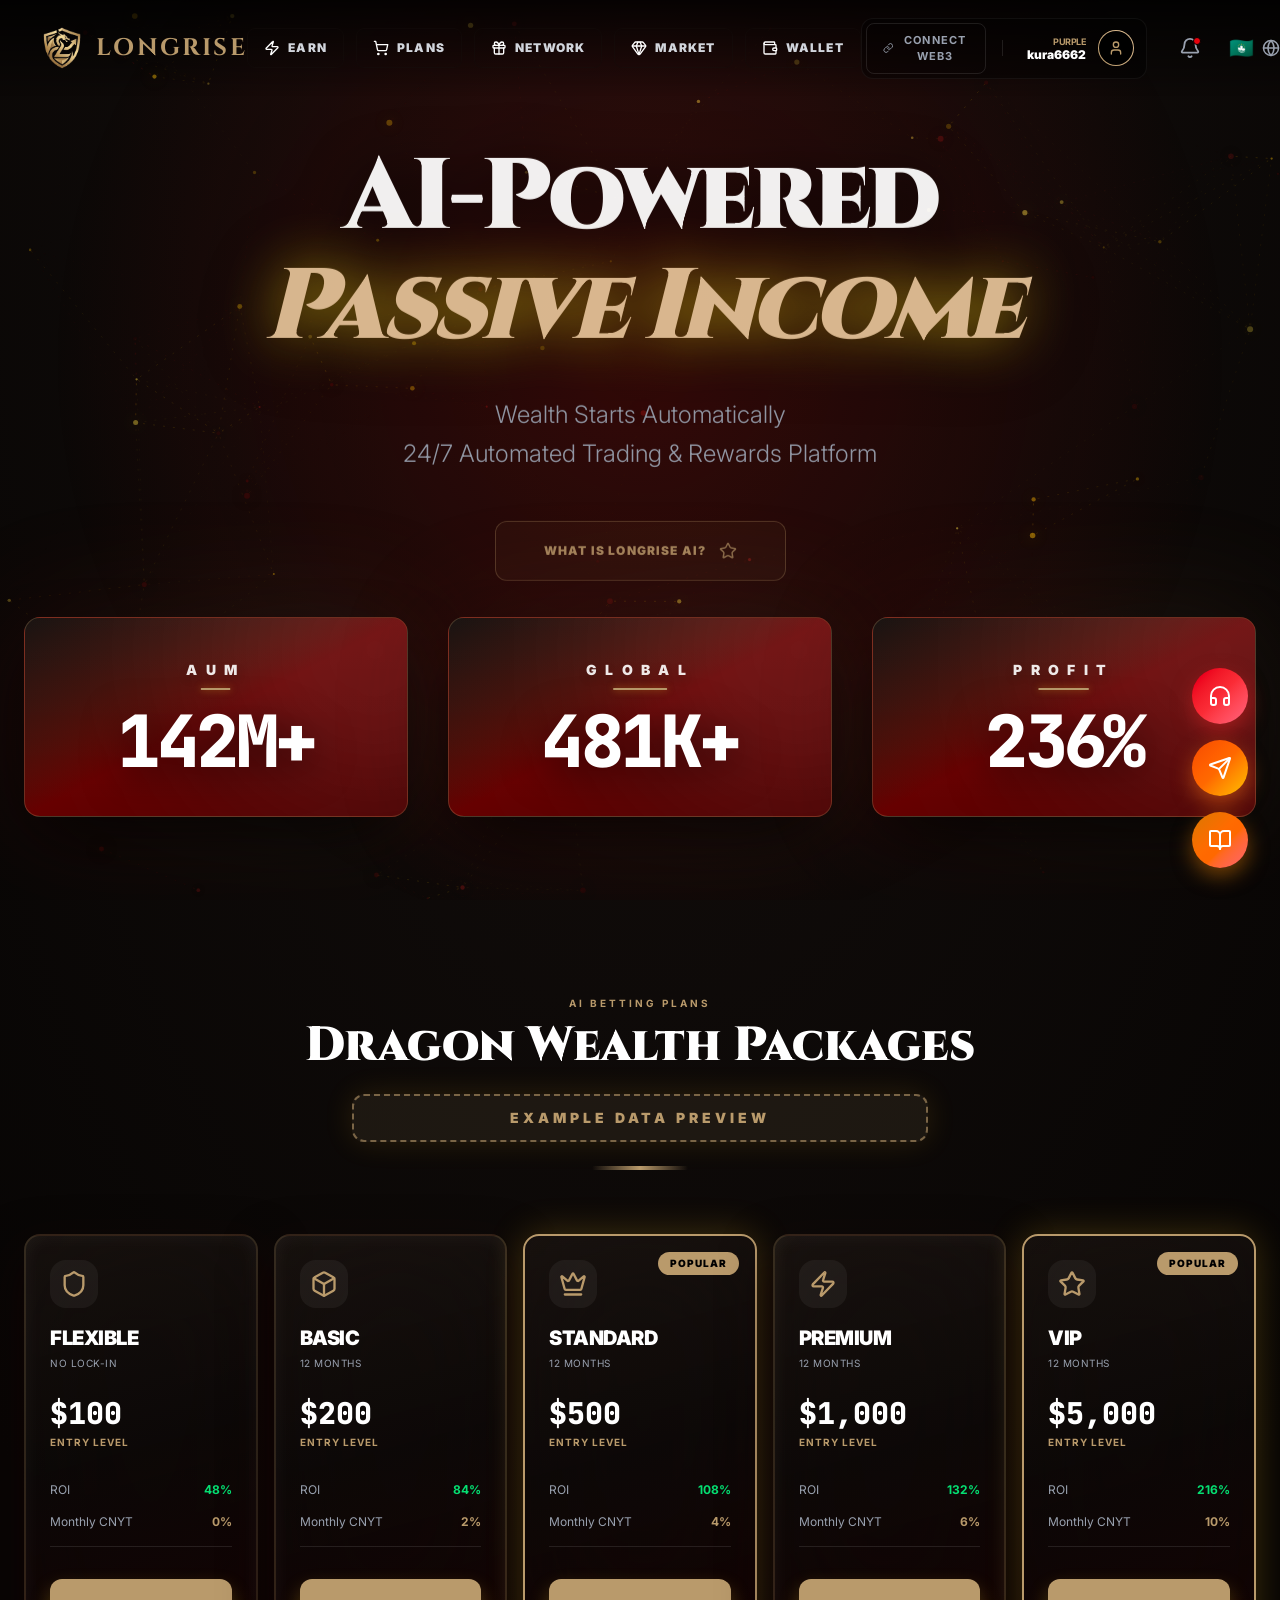
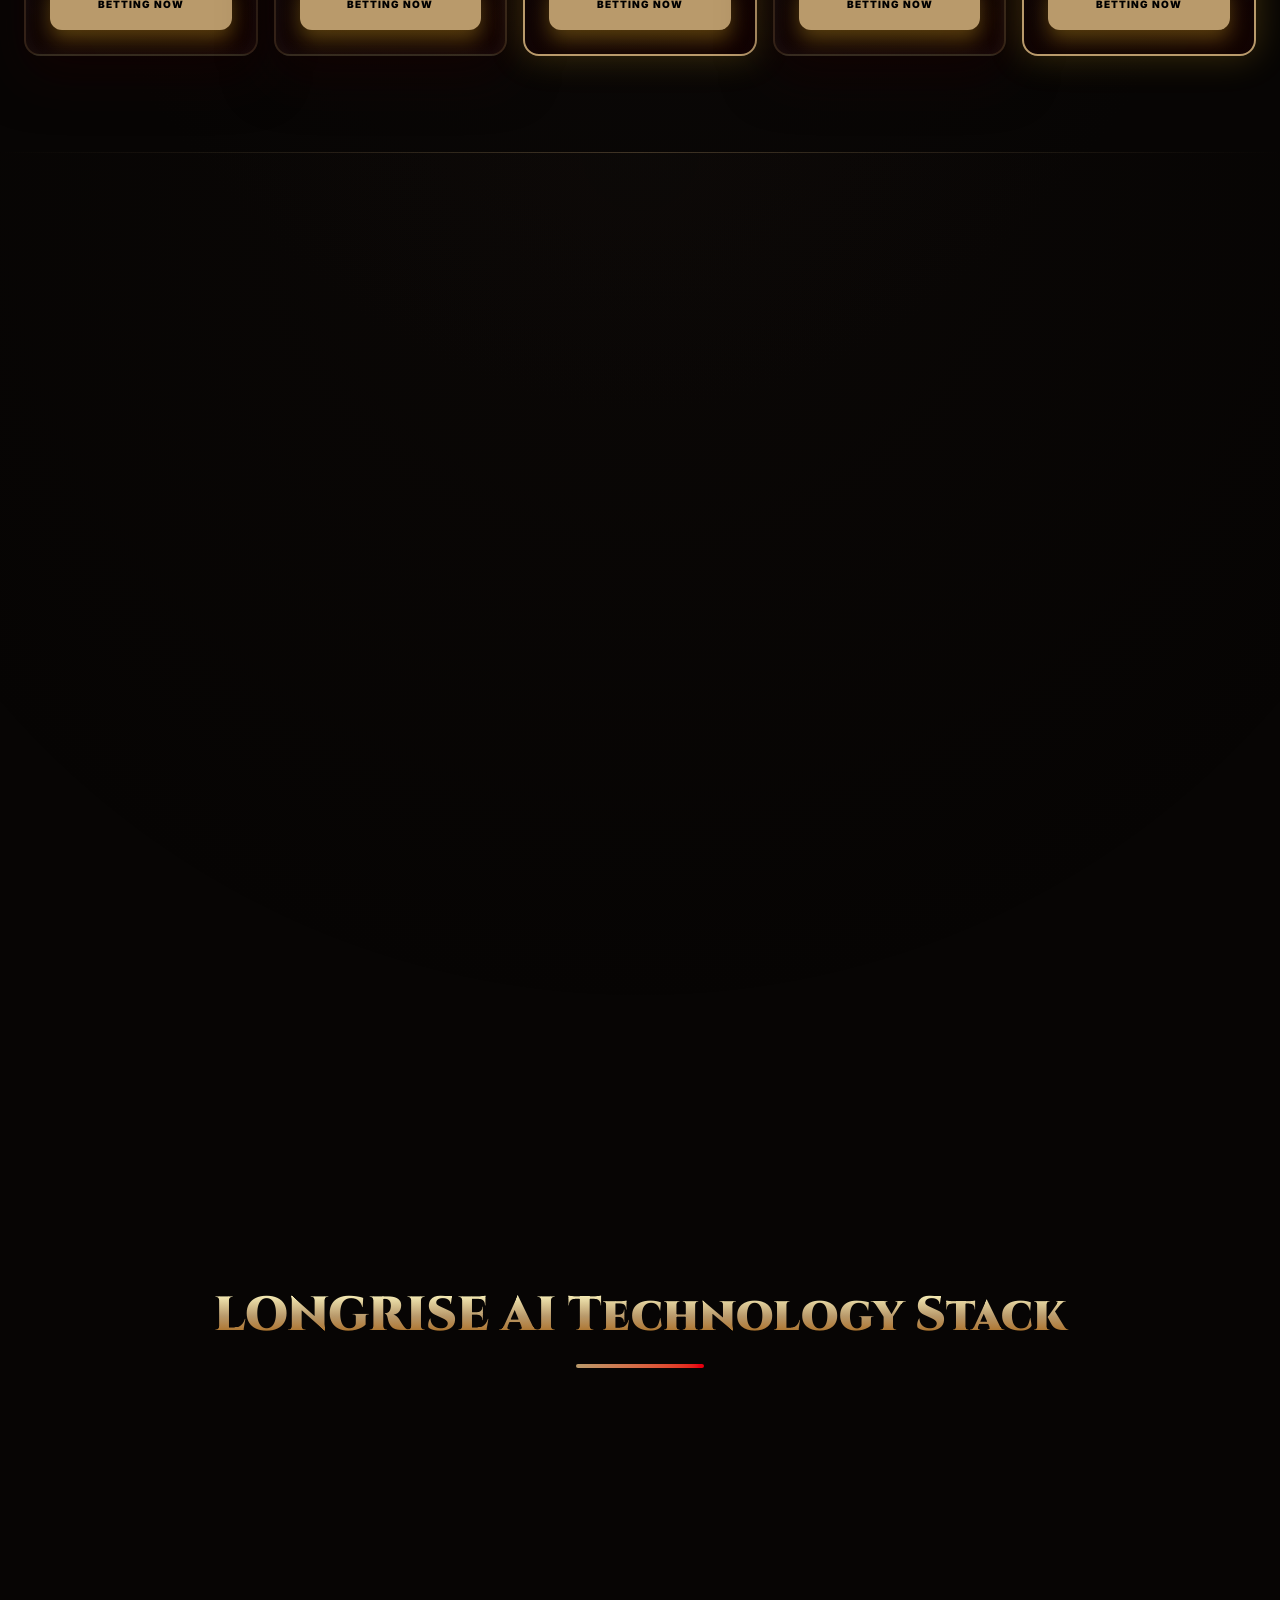
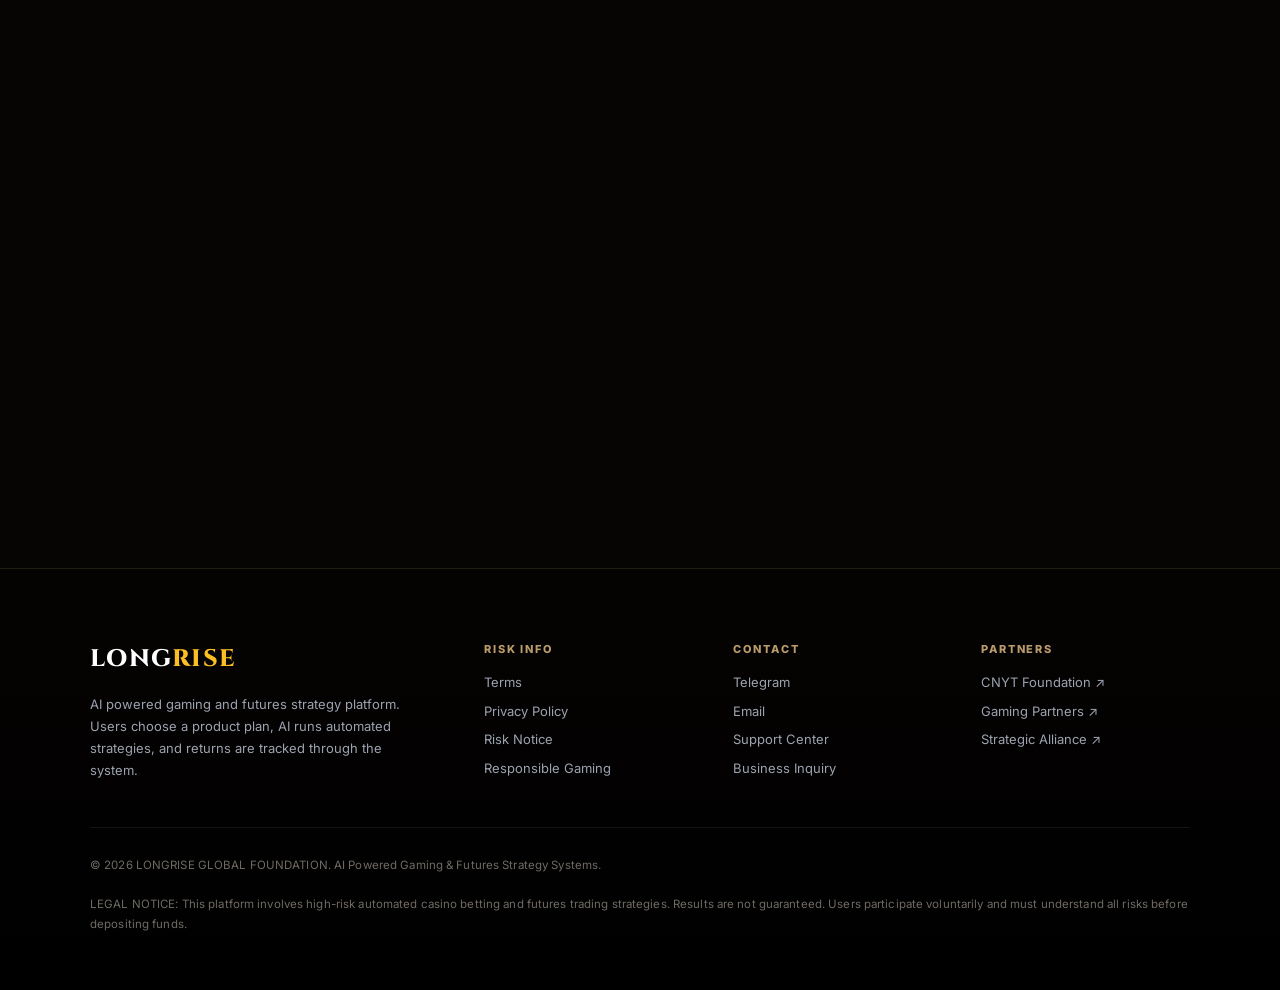
==== commit 87161629: "Replace mockup with LRPF update" ====
--- a/index.html
+++ b/index.html
@@ -3,12 +3,30 @@
   <head>
     <meta charset="UTF-8" />
     <meta name="viewport" content="width=device-width, initial-scale=1.0" />
-    <title>LongRise AI</title>
-    <script type="module" crossorigin src="./assets/index-BNLNG69Z.js"></script>
-    <link rel="modulepreload" crossorigin href="./assets/ui-CTsN_UFw.js">
-    <link rel="modulepreload" crossorigin href="./assets/vendor-Bc5CYRNN.js">
+    <title>LongRise AI — LRHP Reskin</title>
+    <!-- Original app bundles — UI structure & UX untouched (modified bundle reskins logo + package-card copy only) -->
+    <script type="module" crossorigin src="./assets/index-reskin.js"></script>
+    <link rel="modulepreload" crossorigin href="./assets/ui-Bpxsm5T0.js">
+    <link rel="modulepreload" crossorigin href="./assets/vendor-De2TMoxH.js">
     <link rel="modulepreload" crossorigin href="./assets/api-DcNlVx-A.js">
-    <link rel="stylesheet" crossorigin href="./assets/index-d5JfWbmx.css">
+    <!-- LRHP-reskinned stylesheet: same selectors/layout, colors & fonts remapped to design-system tokens -->
+    <link rel="stylesheet" crossorigin href="./reskin/index-lrhp.css">
+    <!-- PC EARN page (네비 01) — replaces CRYPTO AI. CSS augment + DOM overlay; bundle untouched. -->
+    <link rel="stylesheet" href="./reskin/earn-pc.css">
+    <script src="./reskin/candles.js"></script>
+    <script defer src="./reskin/earn-pc.js"></script>
+    <!-- Dark base: the app's body background uses background-attachment:fixed, which does not
+         paint in scaled preview iframes. Lay a fixed-free LRHP dark base so the cinematic
+         black/gold look always renders. UI structure & UX untouched. -->
+    <style>
+      html { background-color: #070504; }
+      body {
+        background-color: #070504 !important;
+        background-image: radial-gradient(120% 80% at 50% 0%, #150f0d 0%, #070504 60%) !important;
+        background-attachment: scroll !important;
+        min-height: 100vh;
+      }
+    </style>
   </head>
   <body>
     <div id="root"></div>
--- a/reskin/index-lrhp.css
+++ b/reskin/index-lrhp.css
@@ -0,0 +1 @@
+@import"https://fonts.googleapis.com/css2?family=Cinzel:wght@400;500;600;700;800;900&family=Inter:wght@300;400;500;600;700;800;900&family=JetBrains+Mono:wght@400;500;700&display=swap";/*! tailwindcss v4.3.0 | MIT License | https://tailwindcss.com */@layer properties{@supports (((-webkit-hyphens:none)) and (not (margin-trim:inline))) or ((-moz-orient:inline) and (not (color:rgb(from red r g b)))){*,:before,:after,::backdrop{--tw-border-spacing-x:0;--tw-border-spacing-y:0;--tw-translate-x:0;--tw-translate-y:0;--tw-translate-z:0;--tw-scale-x:1;--tw-scale-y:1;--tw-scale-z:1;--tw-rotate-x:initial;--tw-rotate-y:initial;--tw-rotate-z:initial;--tw-skew-x:initial;--tw-skew-y:initial;--tw-space-y-reverse:0;--tw-space-x-reverse:0;--tw-border-style:solid;--tw-gradient-position:initial;--tw-gradient-from:#0000;--tw-gradient-via:#0000;--tw-gradient-to:#0000;--tw-gradient-stops:initial;--tw-gradient-via-stops:initial;--tw-gradient-from-position:0%;--tw-gradient-via-position:50%;--tw-gradient-to-position:100%;--tw-leading:initial;--tw-font-weight:initial;--tw-tracking:initial;--tw-shadow:0 0 #0000;--tw-shadow-color:initial;--tw-shadow-alpha:100%;--tw-inset-shadow:0 0 #0000;--tw-inset-shadow-color:initial;--tw-inset-shadow-alpha:100%;--tw-ring-color:initial;--tw-ring-shadow:0 0 #0000;--tw-inset-ring-color:initial;--tw-inset-ring-shadow:0 0 #0000;--tw-ring-inset:initial;--tw-ring-offset-width:0px;--tw-ring-offset-color:#fff;--tw-ring-offset-shadow:0 0 #0000;--tw-blur:initial;--tw-brightness:initial;--tw-contrast:initial;--tw-grayscale:initial;--tw-hue-rotate:initial;--tw-invert:initial;--tw-opacity:initial;--tw-saturate:initial;--tw-sepia:initial;--tw-drop-shadow:initial;--tw-drop-shadow-color:initial;--tw-drop-shadow-alpha:100%;--tw-drop-shadow-size:initial;--tw-backdrop-blur:initial;--tw-backdrop-brightness:initial;--tw-backdrop-contrast:initial;--tw-backdrop-grayscale:initial;--tw-backdrop-hue-rotate:initial;--tw-backdrop-invert:initial;--tw-backdrop-opacity:initial;--tw-backdrop-saturate:initial;--tw-backdrop-sepia:initial;--tw-duration:initial}}}@layer theme{:root,:host{--font-sans:'Inter',ui-sans-serif,system-ui,sans-serif;--font-serif:'Cinzel',Georgia,'Times New Roman',serif;--font-mono:'JetBrains Mono',ui-monospace,SFMono-Regular,monospace;--color-red-100:oklch(93.6% .032 17.717);--color-red-200:oklch(88.5% .062 18.334);--color-red-300:oklch(80.8% .114 19.571);--color-red-400:oklch(70.4% .191 22.216);--color-red-500:oklch(63.7% .237 25.331);--color-red-600:oklch(57.7% .245 27.325);--color-red-800:#221813;--color-red-900:#150f0d;--color-red-950:#0f0a09;--color-orange-300:oklch(83.7% .128 66.29);--color-orange-500:oklch(70.5% .213 47.604);--color-orange-600:oklch(64.6% .222 41.116);--color-amber-500:#fbbf24;--color-amber-600:#d97706;--color-amber-700:oklch(55.5% .163 48.998);--color-yellow-100:oklch(97.3% .071 103.193);--color-yellow-200:oklch(94.5% .129 101.54);--color-yellow-300:#e5c398;--color-yellow-400:#fbbf24;--color-yellow-500:#b99a6b;--color-yellow-600:#d97706;--color-yellow-700:oklch(55.4% .135 66.442);--color-yellow-800:oklch(47.6% .114 61.907);--color-yellow-900:oklch(42.1% .095 57.708);--color-lime-300:oklch(89.7% .196 126.665);--color-lime-500:oklch(76.8% .233 130.85);--color-green-200:oklch(92.5% .084 155.995);--color-green-300:oklch(87.1% .15 154.449);--color-green-400:oklch(79.2% .209 151.711);--color-green-500:oklch(72.3% .219 149.579);--color-green-600:oklch(62.7% .194 149.214);--color-green-900:oklch(39.3% .095 152.535);--color-emerald-50:oklch(97.9% .021 166.113);--color-emerald-200:oklch(90.5% .093 164.15);--color-emerald-300:oklch(84.5% .143 164.978);--color-emerald-400:oklch(76.5% .177 163.223);--color-emerald-500:oklch(69.6% .17 162.48);--color-emerald-600:oklch(59.6% .145 163.225);--color-teal-300:oklch(85.5% .138 181.071);--color-teal-500:oklch(70.4% .14 182.503);--color-cyan-300:oklch(86.5% .127 207.078);--color-cyan-500:oklch(71.5% .143 215.221);--color-blue-200:oklch(88.2% .059 254.128);--color-blue-300:oklch(80.9% .105 251.813);--color-blue-400:oklch(70.7% .165 254.624);--color-blue-500:oklch(62.3% .214 259.815);--color-blue-600:oklch(54.6% .245 262.881);--color-blue-900:oklch(37.9% .146 265.522);--color-violet-300:oklch(81.1% .111 293.571);--color-violet-500:oklch(60.6% .25 292.717);--color-purple-300:oklch(82.7% .119 306.383);--color-purple-400:oklch(71.4% .203 305.504);--color-purple-500:oklch(62.7% .265 303.9);--color-purple-600:oklch(55.8% .288 302.321);--color-purple-900:oklch(38.1% .176 304.987);--color-pink-300:oklch(82.3% .12 346.018);--color-pink-500:oklch(65.6% .241 354.308);--color-rose-400:oklch(71.2% .194 13.428);--color-slate-400:oklch(70.4% .04 256.788);--color-slate-500:oklch(55.4% .046 257.417);--color-slate-900:oklch(20.8% .042 265.755);--color-gray-300:oklch(87.2% .01 258.338);--color-gray-400:oklch(70.7% .022 261.325);--color-gray-500:oklch(55.1% .027 264.364);--color-gray-600:oklch(44.6% .03 256.802);--color-gray-700:oklch(37.3% .034 259.733);--color-gray-800:oklch(27.8% .033 256.848);--color-gray-900:oklch(21% .034 264.665);--color-black:#000;--color-white:#fff;--spacing:.25rem;--container-xs:20rem;--container-md:28rem;--container-lg:32rem;--container-xl:36rem;--container-2xl:42rem;--container-3xl:48rem;--container-4xl:56rem;--container-5xl:64rem;--container-6xl:72rem;--container-7xl:80rem;--text-xs:.75rem;--text-xs--line-height:calc(1 / .75);--text-sm:.875rem;--text-sm--line-height:calc(1.25 / .875);--text-base:1rem;--text-base--line-height: 1.5 ;--text-lg:1.125rem;--text-lg--line-height:calc(1.75 / 1.125);--text-xl:1.25rem;--text-xl--line-height:calc(1.75 / 1.25);--text-2xl:1.5rem;--text-2xl--line-height:calc(2 / 1.5);--text-3xl:1.875rem;--text-3xl--line-height: 1.2 ;--text-4xl:2.25rem;--text-4xl--line-height:calc(2.5 / 2.25);--text-5xl:3rem;--text-5xl--line-height:1;--text-6xl:3.75rem;--text-6xl--line-height:1;--text-7xl:4.5rem;--text-7xl--line-height:1;--text-8xl:6rem;--text-8xl--line-height:1;--text-9xl:8rem;--text-9xl--line-height:1;--font-weight-light:300;--font-weight-medium:500;--font-weight-semibold:600;--font-weight-bold:700;--font-weight-extrabold:800;--font-weight-black:900;--tracking-tighter:-.05em;--tracking-tight:-.025em;--tracking-wide:.025em;--tracking-wider:.05em;--tracking-widest:.1em;--leading-tight:1.25;--leading-snug:1.375;--leading-relaxed:1.625;--radius-lg:.5rem;--radius-xl:.75rem;--radius-2xl:1rem;--radius-3xl:1.5rem;--drop-shadow-sm:0 1px 2px #00000026;--drop-shadow-md:0 3px 3px #0000001f;--drop-shadow-lg:0 4px 4px #00000026;--animate-spin:spin 1s linear infinite;--animate-ping:ping 1s cubic-bezier(0, 0, .2, 1) infinite;--animate-pulse:pulse 2s cubic-bezier(.4, 0, .6, 1) infinite;--blur-sm:8px;--blur-md:12px;--blur-lg:16px;--blur-xl:24px;--blur-2xl:40px;--blur-3xl:64px;--default-transition-duration:.15s;--default-transition-timing-function:cubic-bezier(.4, 0, .2, 1);--default-font-family:var(--font-sans);--default-mono-font-family:var(--font-mono);--color-luxury-red-dark:#0f0a09;--color-luxury-red:#150f0d;--color-luxury-red-light:#2a201b;--color-luxury-gold:#b99a6b;--color-luxury-gold-light:#e5c398}}@layer base{*,:after,:before,::backdrop{box-sizing:border-box;border:0 solid;margin:0;padding:0}::file-selector-button{box-sizing:border-box;border:0 solid;margin:0;padding:0}html,:host{-webkit-text-size-adjust:100%;-moz-tab-size:4;tab-size:4;line-height:1.5;font-family:var(--default-font-family,ui-sans-serif, system-ui, sans-serif, "Apple Color Emoji", "Segoe UI Emoji", "Segoe UI Symbol", "Noto Color Emoji");font-feature-settings:var(--default-font-feature-settings,normal);font-variation-settings:var(--default-font-variation-settings,normal);-webkit-tap-highlight-color:transparent}hr{height:0;color:inherit;border-top-width:1px}abbr:where([title]){-webkit-text-decoration:underline dotted;text-decoration:underline dotted}h1,h2,h3,h4,h5,h6{font-size:inherit;font-weight:inherit}a{color:inherit;-webkit-text-decoration:inherit;text-decoration:inherit}b,strong{font-weight:bolder}code,kbd,samp,pre{font-family:var(--default-mono-font-family,ui-monospace, SFMono-Regular, Menlo, Monaco, Consolas, "Liberation Mono", "Courier New", monospace);font-feature-settings:var(--default-mono-font-feature-settings,normal);font-variation-settings:var(--default-mono-font-variation-settings,normal);font-size:1em}small{font-size:80%}sub,sup{vertical-align:baseline;font-size:75%;line-height:0;position:relative}sub{bottom:-.25em}sup{top:-.5em}table{text-indent:0;border-color:inherit;border-collapse:collapse}:-moz-focusring{outline:auto}progress{vertical-align:baseline}summary{display:list-item}ol,ul,menu{list-style:none}img,svg,video,canvas,audio,iframe,embed,object{vertical-align:middle;display:block}img,video{max-width:100%;height:auto}button,input,select,optgroup,textarea{font:inherit;font-feature-settings:inherit;font-variation-settings:inherit;letter-spacing:inherit;color:inherit;opacity:1;background-color:#0000;border-radius:0}::file-selector-button{font:inherit;font-feature-settings:inherit;font-variation-settings:inherit;letter-spacing:inherit;color:inherit;opacity:1;background-color:#0000;border-radius:0}:where(select:is([multiple],[size])) optgroup{font-weight:bolder}:where(select:is([multiple],[size])) optgroup option{padding-inline-start:20px}::file-selector-button{margin-inline-end:4px}::placeholder{opacity:1}@supports (not ((-webkit-appearance:-apple-pay-button))) or (contain-intrinsic-size:1px){::placeholder{color:currentColor}@supports (color:color-mix(in lab,red,red)){::placeholder{color:color-mix(in oklab,currentcolor 50%,transparent)}}}textarea{resize:vertical}::-webkit-search-decoration{-webkit-appearance:none}::-webkit-date-and-time-value{min-height:1lh;text-align:inherit}::-webkit-datetime-edit{display:inline-flex}::-webkit-datetime-edit-fields-wrapper{padding:0}::-webkit-datetime-edit{padding-block:0}::-webkit-datetime-edit-year-field{padding-block:0}::-webkit-datetime-edit-month-field{padding-block:0}::-webkit-datetime-edit-day-field{padding-block:0}::-webkit-datetime-edit-hour-field{padding-block:0}::-webkit-datetime-edit-minute-field{padding-block:0}::-webkit-datetime-edit-second-field{padding-block:0}::-webkit-datetime-edit-millisecond-field{padding-block:0}::-webkit-datetime-edit-meridiem-field{padding-block:0}::-webkit-calendar-picker-indicator{line-height:1}:-moz-ui-invalid{box-shadow:none}button,input:where([type=button],[type=reset],[type=submit]){-webkit-appearance:button;-moz-appearance:button;appearance:button}::file-selector-button{-webkit-appearance:button;-moz-appearance:button;appearance:button}::-webkit-inner-spin-button{height:auto}::-webkit-outer-spin-button{height:auto}[hidden]:where(:not([hidden=until-found])){display:none!important}body{font-family:var(--font-sans);color:var(--color-white);-webkit-font-smoothing:antialiased;-moz-osx-font-smoothing:grayscale;background:radial-gradient(circle,#150f0d,#070504) fixed;min-height:100vh;position:relative}body:before{content:"";z-index:-1;pointer-events:none;background-image:radial-gradient(#ffffff0d 1px,#0000 1px);background-size:50px 50px;position:fixed;top:0;right:0;bottom:0;left:0}}@layer components{.luxury-card-quantum{-webkit-backdrop-filter:blur(30px);backdrop-filter:blur(30px);background:#ffffff0d;border:1px solid #ffffff1a;border-radius:1rem;transition:all .4s cubic-bezier(.4,0,.2,1);position:relative;overflow:hidden;box-shadow:0 20px 50px #00000080}.luxury-card-quantum:hover{background:#ffffff14;border-color:#fff6;transform:translateY(-8px);box-shadow:0 0 40px #ffffff26,0 30px 60px #0009}.core-ring{opacity:.3;border:1px dashed #b99a6b;border-radius:50%;animation:20s linear infinite core-rotate;position:absolute}.btn-luxury-quantum{text-transform:uppercase;letter-spacing:.1em;border-radius:1.25rem;padding:.75rem 1.5rem;font-weight:800;transition:all .4s cubic-bezier(.175,.885,.32,1.275)}.btn-gold-quantum{color:#000;background:linear-gradient(135deg,#b99a6b,#b38728);box-shadow:0 10px 20px #b99a6b33}.btn-outline-quantum{color:#fff;background:#ffffff0d;border:1px solid #fff3}.glass-panel{border-radius:var(--radius-2xl);border-style:var(--tw-border-style);border-width:1px;border-color:#fbbf2433}@supports (color:color-mix(in lab,red,red)){.glass-panel{border-color:color-mix(in oklab,var(--color-luxury-gold) 20%,transparent)}}.glass-panel{--tw-shadow:0 20px 50px var(--tw-shadow-color,#15020299);box-shadow:var(--tw-inset-shadow),var(--tw-inset-ring-shadow),var(--tw-ring-offset-shadow),var(--tw-ring-shadow),var(--tw-shadow);--tw-backdrop-blur:blur(var(--blur-3xl));-webkit-backdrop-filter:var(--tw-backdrop-blur,) var(--tw-backdrop-brightness,) var(--tw-backdrop-contrast,) var(--tw-backdrop-grayscale,) var(--tw-backdrop-hue-rotate,) var(--tw-backdrop-invert,) var(--tw-backdrop-opacity,) var(--tw-backdrop-saturate,) var(--tw-backdrop-sepia,);backdrop-filter:var(--tw-backdrop-blur,) var(--tw-backdrop-brightness,) var(--tw-backdrop-contrast,) var(--tw-backdrop-grayscale,) var(--tw-backdrop-hue-rotate,) var(--tw-backdrop-invert,) var(--tw-backdrop-opacity,) var(--tw-backdrop-saturate,) var(--tw-backdrop-sepia,);background:linear-gradient(165deg,#2a201b66,#0f0a0999,#150202cc);box-shadow:inset 0 0 20px #ffffff0d,0 20px 50px #15020299}.text-ink-white{color:#e0d8d0}.text-ink-gray{color:#888}.luxury-card{border-radius:var(--radius-2xl);border-style:var(--tw-border-style);border-width:1px;border-color:#fbbf244d;position:relative;overflow:hidden}@supports (color:color-mix(in lab,red,red)){.luxury-card{border-color:color-mix(in oklab,var(--color-luxury-gold) 30%,transparent)}}.luxury-card{background:linear-gradient(135deg,#2a201b,#150f0d 45%,#0f0a09)}.gold-gradient-text{--tw-gradient-position:to bottom in oklab;background-image:linear-gradient(var(--tw-gradient-stops));--tw-gradient-from:var(--color-yellow-100);--tw-gradient-via:var(--color-luxury-gold);--tw-gradient-via-stops:var(--tw-gradient-position), var(--tw-gradient-from) var(--tw-gradient-from-position), var(--tw-gradient-via) var(--tw-gradient-via-position), var(--tw-gradient-to) var(--tw-gradient-to-position);--tw-gradient-stops:var(--tw-gradient-via-stops,var(--tw-gradient-position), var(--tw-gradient-from) var(--tw-gradient-from-position), var(--tw-gradient-to) var(--tw-gradient-to-position));--tw-gradient-to:var(--color-yellow-700);color:#0000;-webkit-background-clip:text;background-clip:text}.gold-button{border-radius:var(--radius-2xl);--tw-gradient-position:to bottom in oklab;background-image:linear-gradient(var(--tw-gradient-stops));--tw-gradient-from:var(--color-luxury-gold);--tw-gradient-via:var(--color-yellow-600);--tw-gradient-via-stops:var(--tw-gradient-position), var(--tw-gradient-from) var(--tw-gradient-from-position), var(--tw-gradient-via) var(--tw-gradient-via-position), var(--tw-gradient-to) var(--tw-gradient-to-position);--tw-gradient-stops:var(--tw-gradient-via-stops,var(--tw-gradient-position), var(--tw-gradient-from) var(--tw-gradient-from-position), var(--tw-gradient-to) var(--tw-gradient-to-position));--tw-gradient-to:var(--color-yellow-800);padding-inline:calc(var(--spacing) * 8);padding-block:calc(var(--spacing) * 4);--tw-font-weight:var(--font-weight-black);font-weight:var(--font-weight-black);color:#2b0303;--tw-shadow:0 10px 30px var(--tw-shadow-color,#fbbf244d);box-shadow:var(--tw-inset-shadow),var(--tw-inset-ring-shadow),var(--tw-ring-offset-shadow),var(--tw-ring-shadow),var(--tw-shadow);transition-property:all;transition-timing-function:var(--tw-ease,var(--default-transition-timing-function));transition-duration:var(--tw-duration,var(--default-transition-duration));--tw-duration:.5s;transition-duration:.5s}@media(hover:hover){.gold-button:hover{--tw-translate-y:calc(var(--spacing) * -1);translate:var(--tw-translate-x) var(--tw-translate-y);--tw-gradient-from:var(--color-yellow-400);--tw-gradient-stops:var(--tw-gradient-via-stops,var(--tw-gradient-position), var(--tw-gradient-from) var(--tw-gradient-from-position), var(--tw-gradient-to) var(--tw-gradient-to-position));--tw-gradient-to:var(--color-luxury-gold);--tw-shadow:0 15px 40px var(--tw-shadow-color,#fbbf2480);box-shadow:var(--tw-inset-shadow),var(--tw-inset-ring-shadow),var(--tw-ring-offset-shadow),var(--tw-ring-shadow),var(--tw-shadow)}}.gold-button:active{--tw-scale-x:95%;--tw-scale-y:95%;--tw-scale-z:95%;scale:var(--tw-scale-x) var(--tw-scale-y)}.red-gradient-bg{--tw-gradient-position:to bottom right in oklab;background-image:linear-gradient(var(--tw-gradient-stops));--tw-gradient-from:var(--color-luxury-red-light);--tw-gradient-via:var(--color-luxury-red);--tw-gradient-via-stops:var(--tw-gradient-position), var(--tw-gradient-from) var(--tw-gradient-from-position), var(--tw-gradient-via) var(--tw-gradient-via-position), var(--tw-gradient-to) var(--tw-gradient-to-position);--tw-gradient-stops:var(--tw-gradient-via-stops,var(--tw-gradient-position), var(--tw-gradient-from) var(--tw-gradient-from-position), var(--tw-gradient-to) var(--tw-gradient-to-position));--tw-gradient-to:var(--color-luxury-red-dark)}}@layer utilities{.pointer-events-none{pointer-events:none}.visible{visibility:visible}.absolute{position:absolute}.fixed{position:fixed}.relative{position:relative}.static{position:static}.sticky{position:sticky}.-inset-1{inset:calc(var(--spacing) * -1)}.-inset-full{top:-100%;right:-100%;bottom:-100%;left:-100%}.inset-0{inset:calc(var(--spacing) * 0)}.inset-\[1px\]{top:1px;right:1px;bottom:1px;left:1px}.inset-x-0{inset-inline:calc(var(--spacing) * 0)}.top-0{top:calc(var(--spacing) * 0)}.top-1{top:calc(var(--spacing) * 1)}.top-1\/2{top:50%}.top-2{top:calc(var(--spacing) * 2)}.top-3{top:calc(var(--spacing) * 3)}.top-4{top:calc(var(--spacing) * 4)}.top-6{top:calc(var(--spacing) * 6)}.top-10{top:calc(var(--spacing) * 10)}.top-24{top:calc(var(--spacing) * 24)}.top-32{top:calc(var(--spacing) * 32)}.top-40{top:calc(var(--spacing) * 40)}.right-0{right:calc(var(--spacing) * 0)}.right-1{right:calc(var(--spacing) * 1)}.right-1\/2{right:50%}.right-1\/4{right:25%}.right-2{right:calc(var(--spacing) * 2)}.right-3{right:calc(var(--spacing) * 3)}.right-4{right:calc(var(--spacing) * 4)}.right-6{right:calc(var(--spacing) * 6)}.right-8{right:calc(var(--spacing) * 8)}.right-20{right:calc(var(--spacing) * 20)}.-bottom-2{bottom:calc(var(--spacing) * -2)}.bottom-0{bottom:calc(var(--spacing) * 0)}.bottom-1\.5{bottom:calc(var(--spacing) * 1.5)}.bottom-2{bottom:calc(var(--spacing) * 2)}.bottom-8{bottom:calc(var(--spacing) * 8)}.bottom-24{bottom:calc(var(--spacing) * 24)}.bottom-\[-15px\]{bottom:-15px}.left-0{left:calc(var(--spacing) * 0)}.left-1{left:calc(var(--spacing) * 1)}.left-1\/2{left:50%}.left-1\/4{left:25%}.left-2{left:calc(var(--spacing) * 2)}.left-4{left:calc(var(--spacing) * 4)}.left-5{left:calc(var(--spacing) * 5)}.left-6{left:calc(var(--spacing) * 6)}.z-0{z-index:0}.z-10{z-index:10}.z-20{z-index:20}.z-40{z-index:40}.z-50{z-index:50}.z-\[-1\]{z-index:-1}.z-\[60\]{z-index:60}.z-\[70\]{z-index:70}.z-\[80\]{z-index:80}.z-\[100\]{z-index:100}.z-\[101\]{z-index:101}.z-\[110\]{z-index:110}.z-\[120\]{z-index:120}.z-\[200\]{z-index:200}.order-1{order:1}.order-2{order:2}.col-span-1{grid-column:span 1/span 1}.-mx-10{margin-inline:calc(var(--spacing) * -10)}.mx-1{margin-inline:calc(var(--spacing) * 1)}.mx-2{margin-inline:calc(var(--spacing) * 2)}.mx-auto{margin-inline:auto}.my-2{margin-block:calc(var(--spacing) * 2)}.my-4{margin-block:calc(var(--spacing) * 4)}.-mt-6{margin-top:calc(var(--spacing) * -6)}.-mt-16{margin-top:calc(var(--spacing) * -16)}.mt-0\.5{margin-top:calc(var(--spacing) * .5)}.mt-1{margin-top:calc(var(--spacing) * 1)}.mt-1\.5{margin-top:calc(var(--spacing) * 1.5)}.mt-2{margin-top:calc(var(--spacing) * 2)}.mt-3{margin-top:calc(var(--spacing) * 3)}.mt-4{margin-top:calc(var(--spacing) * 4)}.mt-6{margin-top:calc(var(--spacing) * 6)}.mt-8{margin-top:calc(var(--spacing) * 8)}.mt-12{margin-top:calc(var(--spacing) * 12)}.mt-16{margin-top:calc(var(--spacing) * 16)}.mt-20{margin-top:calc(var(--spacing) * 20)}.mt-24{margin-top:calc(var(--spacing) * 24)}.mt-28{margin-top:calc(var(--spacing) * 28)}.mt-auto{margin-top:auto}.-mr-16{margin-right:calc(var(--spacing) * -16)}.mr-4{margin-right:calc(var(--spacing) * 4)}.mb-0{margin-bottom:calc(var(--spacing) * 0)}.mb-0\.5{margin-bottom:calc(var(--spacing) * .5)}.mb-1{margin-bottom:calc(var(--spacing) * 1)}.mb-2{margin-bottom:calc(var(--spacing) * 2)}.mb-3{margin-bottom:calc(var(--spacing) * 3)}.mb-4{margin-bottom:calc(var(--spacing) * 4)}.mb-5{margin-bottom:calc(var(--spacing) * 5)}.mb-6{margin-bottom:calc(var(--spacing) * 6)}.mb-7{margin-bottom:calc(var(--spacing) * 7)}.mb-8{margin-bottom:calc(var(--spacing) * 8)}.mb-10{margin-bottom:calc(var(--spacing) * 10)}.mb-12{margin-bottom:calc(var(--spacing) * 12)}.mb-16{margin-bottom:calc(var(--spacing) * 16)}.mb-20{margin-bottom:calc(var(--spacing) * 20)}.ml-0{margin-left:calc(var(--spacing) * 0)}.ml-2{margin-left:calc(var(--spacing) * 2)}.ml-8{margin-left:calc(var(--spacing) * 8)}.ml-auto{margin-left:auto}.line-clamp-1{-webkit-line-clamp:1;-webkit-box-orient:vertical;display:-webkit-box;overflow:hidden}.block{display:block}.contents{display:contents}.flex{display:flex}.grid{display:grid}.hidden{display:none}.inline{display:inline}.inline-block{display:inline-block}.inline-flex{display:inline-flex}.aspect-square{aspect-ratio:1}.h-0{height:calc(var(--spacing) * 0)}.h-0\.5{height:calc(var(--spacing) * .5)}.h-1{height:calc(var(--spacing) * 1)}.h-1\.5{height:calc(var(--spacing) * 1.5)}.h-2{height:calc(var(--spacing) * 2)}.h-2\.5{height:calc(var(--spacing) * 2.5)}.h-3{height:calc(var(--spacing) * 3)}.h-4{height:calc(var(--spacing) * 4)}.h-4\/5{height:80%}.h-5{height:calc(var(--spacing) * 5)}.h-6{height:calc(var(--spacing) * 6)}.h-8{height:calc(var(--spacing) * 8)}.h-9{height:calc(var(--spacing) * 9)}.h-10{height:calc(var(--spacing) * 10)}.h-11{height:calc(var(--spacing) * 11)}.h-12{height:calc(var(--spacing) * 12)}.h-14{height:calc(var(--spacing) * 14)}.h-16{height:calc(var(--spacing) * 16)}.h-20{height:calc(var(--spacing) * 20)}.h-24{height:calc(var(--spacing) * 24)}.h-32{height:calc(var(--spacing) * 32)}.h-40{height:calc(var(--spacing) * 40)}.h-64{height:calc(var(--spacing) * 64)}.h-80{height:calc(var(--spacing) * 80)}.h-96{height:calc(var(--spacing) * 96)}.h-\[1px\]{height:1px}.h-\[2px\]{height:2px}.h-\[400px\]{height:400px}.h-\[600px\]{height:600px}.h-\[800px\]{height:800px}.h-fit{height:fit-content}.h-full{height:100%}.h-px{height:1px}.max-h-96{max-height:calc(var(--spacing) * 96)}.max-h-\[92vh\]{max-height:92vh}.max-h-\[200px\]{max-height:200px}.max-h-\[350px\]{max-height:350px}.max-h-\[400px\]{max-height:400px}.max-h-\[450px\]{max-height:450px}.max-h-\[500px\]{max-height:500px}.max-h-\[600px\]{max-height:600px}.max-h-\[calc\(100vh-200px\)\]{max-height:calc(100vh - 200px)}.min-h-11{min-height:calc(var(--spacing) * 11)}.min-h-14{min-height:calc(var(--spacing) * 14)}.min-h-\[90vh\]{min-height:90vh}.min-h-\[100px\]{min-height:100px}.min-h-screen{min-height:100vh}.w-0{width:calc(var(--spacing) * 0)}.w-1{width:calc(var(--spacing) * 1)}.w-1\.5{width:calc(var(--spacing) * 1.5)}.w-2{width:calc(var(--spacing) * 2)}.w-2\.5{width:calc(var(--spacing) * 2.5)}.w-3{width:calc(var(--spacing) * 3)}.w-3\/4{width:75%}.w-4\/5{width:80%}.w-5{width:calc(var(--spacing) * 5)}.w-6{width:calc(var(--spacing) * 6)}.w-8{width:calc(var(--spacing) * 8)}.w-9{width:calc(var(--spacing) * 9)}.w-10{width:calc(var(--spacing) * 10)}.w-11{width:calc(var(--spacing) * 11)}.w-12{width:calc(var(--spacing) * 12)}.w-14{width:calc(var(--spacing) * 14)}.w-16{width:calc(var(--spacing) * 16)}.w-20{width:calc(var(--spacing) * 20)}.w-24{width:calc(var(--spacing) * 24)}.w-32{width:calc(var(--spacing) * 32)}.w-40{width:calc(var(--spacing) * 40)}.w-56{width:calc(var(--spacing) * 56)}.w-64{width:calc(var(--spacing) * 64)}.w-80{width:calc(var(--spacing) * 80)}.w-\[1px\]{width:1px}.w-\[300px\]{width:300px}.w-\[400px\]{width:400px}.w-\[600px\]{width:600px}.w-fit{width:fit-content}.w-full{width:100%}.w-px{width:1px}.max-w-2xl{max-width:var(--container-2xl)}.max-w-3xl{max-width:var(--container-3xl)}.max-w-4xl{max-width:var(--container-4xl)}.max-w-5xl{max-width:var(--container-5xl)}.max-w-6xl{max-width:var(--container-6xl)}.max-w-7xl{max-width:var(--container-7xl)}.max-w-\[400px\]{max-width:400px}.max-w-\[520px\]{max-width:520px}.max-w-\[1400px\]{max-width:1400px}.max-w-lg{max-width:var(--container-lg)}.max-w-md{max-width:var(--container-md)}.max-w-xl{max-width:var(--container-xl)}.max-w-xs{max-width:var(--container-xs)}.min-w-0{min-width:calc(var(--spacing) * 0)}.min-w-\[120px\]{min-width:120px}.min-w-\[800px\]{min-width:800px}.min-w-max{min-width:max-content}.flex-1{flex:1}.flex-shrink-0,.shrink-0{flex-shrink:0}.border-separate{border-collapse:separate}.border-spacing-y-4{--tw-border-spacing-y:calc(var(--spacing) * 4);border-spacing:var(--tw-border-spacing-x) var(--tw-border-spacing-y)}.-translate-x-1\/2{--tw-translate-x: -50% ;translate:var(--tw-translate-x) var(--tw-translate-y)}.-translate-x-1\/3{--tw-translate-x:calc(calc(1 / 3 * 100%) * -1);translate:var(--tw-translate-x) var(--tw-translate-y)}.translate-x-12{--tw-translate-x:calc(var(--spacing) * 12);translate:var(--tw-translate-x) var(--tw-translate-y)}.translate-x-\[-8px\]{--tw-translate-x:-8px;translate:var(--tw-translate-x) var(--tw-translate-y)}.-translate-y-1\/2{--tw-translate-y: -50% ;translate:var(--tw-translate-x) var(--tw-translate-y)}.translate-y-2{--tw-translate-y:calc(var(--spacing) * 2);translate:var(--tw-translate-x) var(--tw-translate-y)}.scale-95{--tw-scale-x:95%;--tw-scale-y:95%;--tw-scale-z:95%;scale:var(--tw-scale-x) var(--tw-scale-y)}.scale-100{--tw-scale-x:100%;--tw-scale-y:100%;--tw-scale-z:100%;scale:var(--tw-scale-x) var(--tw-scale-y)}.scale-105{--tw-scale-x:105%;--tw-scale-y:105%;--tw-scale-z:105%;scale:var(--tw-scale-x) var(--tw-scale-y)}.scale-110{--tw-scale-x:110%;--tw-scale-y:110%;--tw-scale-z:110%;scale:var(--tw-scale-x) var(--tw-scale-y)}.scale-150{--tw-scale-x:150%;--tw-scale-y:150%;--tw-scale-z:150%;scale:var(--tw-scale-x) var(--tw-scale-y)}.scale-x-50{--tw-scale-x:50%;scale:var(--tw-scale-x) var(--tw-scale-y)}.rotate-0{rotate:0deg}.rotate-90{rotate:90deg}.rotate-180{rotate:180deg}.-skew-x-12{--tw-skew-x:skewX( -12deg );transform:var(--tw-rotate-x,) var(--tw-rotate-y,) var(--tw-rotate-z,) var(--tw-skew-x,) var(--tw-skew-y,)}.transform{transform:var(--tw-rotate-x,) var(--tw-rotate-y,) var(--tw-rotate-z,) var(--tw-skew-x,) var(--tw-skew-y,)}.animate-\[pulse_2s_infinite\]{animation:2s infinite pulse}.animate-\[pulse_3s_infinite\]{animation:3s infinite pulse}.animate-\[spin_15s_linear_infinite_reverse\]{animation:15s linear infinite reverse spin}.animate-\[spin_20s_linear_infinite\]{animation:20s linear infinite spin}.animate-ping{animation:var(--animate-ping)}.animate-pulse{animation:var(--animate-pulse)}.animate-spin{animation:var(--animate-spin)}.cursor-default{cursor:default}.cursor-not-allowed{cursor:not-allowed}.cursor-pointer{cursor:pointer}.resize{resize:both}.resize-none{resize:none}.appearance-none{-webkit-appearance:none;-moz-appearance:none;appearance:none}.grid-cols-1{grid-template-columns:repeat(1,minmax(0,1fr))}.grid-cols-2{grid-template-columns:repeat(2,minmax(0,1fr))}.grid-cols-3{grid-template-columns:repeat(3,minmax(0,1fr))}.grid-cols-4{grid-template-columns:repeat(4,minmax(0,1fr))}.flex-col{flex-direction:column}.flex-wrap{flex-wrap:wrap}.items-baseline{align-items:baseline}.items-center{align-items:center}.items-end{align-items:flex-end}.items-start{align-items:flex-start}.justify-around{justify-content:space-around}.justify-between{justify-content:space-between}.justify-center{justify-content:center}.justify-end{justify-content:flex-end}.justify-start{justify-content:flex-start}.gap-1{gap:calc(var(--spacing) * 1)}.gap-1\.5{gap:calc(var(--spacing) * 1.5)}.gap-2{gap:calc(var(--spacing) * 2)}.gap-2\.5{gap:calc(var(--spacing) * 2.5)}.gap-3{gap:calc(var(--spacing) * 3)}.gap-4{gap:calc(var(--spacing) * 4)}.gap-6{gap:calc(var(--spacing) * 6)}.gap-8{gap:calc(var(--spacing) * 8)}.gap-10{gap:calc(var(--spacing) * 10)}.gap-12{gap:calc(var(--spacing) * 12)}.gap-20{gap:calc(var(--spacing) * 20)}:where(.space-y-0\.5>:not(:last-child)){--tw-space-y-reverse:0;margin-block-start:calc(calc(var(--spacing) * .5) * var(--tw-space-y-reverse));margin-block-end:calc(calc(var(--spacing) * .5) * calc(1 - var(--tw-space-y-reverse)))}:where(.space-y-1>:not(:last-child)){--tw-space-y-reverse:0;margin-block-start:calc(calc(var(--spacing) * 1) * var(--tw-space-y-reverse));margin-block-end:calc(calc(var(--spacing) * 1) * calc(1 - var(--tw-space-y-reverse)))}:where(.space-y-1\.5>:not(:last-child)){--tw-space-y-reverse:0;margin-block-start:calc(calc(var(--spacing) * 1.5) * var(--tw-space-y-reverse));margin-block-end:calc(calc(var(--spacing) * 1.5) * calc(1 - var(--tw-space-y-reverse)))}:where(.space-y-2>:not(:last-child)){--tw-space-y-reverse:0;margin-block-start:calc(calc(var(--spacing) * 2) * var(--tw-space-y-reverse));margin-block-end:calc(calc(var(--spacing) * 2) * calc(1 - var(--tw-space-y-reverse)))}:where(.space-y-3>:not(:last-child)){--tw-space-y-reverse:0;margin-block-start:calc(calc(var(--spacing) * 3) * var(--tw-space-y-reverse));margin-block-end:calc(calc(var(--spacing) * 3) * calc(1 - var(--tw-space-y-reverse)))}:where(.space-y-4>:not(:last-child)){--tw-space-y-reverse:0;margin-block-start:calc(calc(var(--spacing) * 4) * var(--tw-space-y-reverse));margin-block-end:calc(calc(var(--spacing) * 4) * calc(1 - var(--tw-space-y-reverse)))}:where(.space-y-5>:not(:last-child)){--tw-space-y-reverse:0;margin-block-start:calc(calc(var(--spacing) * 5) * var(--tw-space-y-reverse));margin-block-end:calc(calc(var(--spacing) * 5) * calc(1 - var(--tw-space-y-reverse)))}:where(.space-y-6>:not(:last-child)){--tw-space-y-reverse:0;margin-block-start:calc(calc(var(--spacing) * 6) * var(--tw-space-y-reverse));margin-block-end:calc(calc(var(--spacing) * 6) * calc(1 - var(--tw-space-y-reverse)))}:where(.space-y-8>:not(:last-child)){--tw-space-y-reverse:0;margin-block-start:calc(calc(var(--spacing) * 8) * var(--tw-space-y-reverse));margin-block-end:calc(calc(var(--spacing) * 8) * calc(1 - var(--tw-space-y-reverse)))}:where(.space-y-10>:not(:last-child)){--tw-space-y-reverse:0;margin-block-start:calc(calc(var(--spacing) * 10) * var(--tw-space-y-reverse));margin-block-end:calc(calc(var(--spacing) * 10) * calc(1 - var(--tw-space-y-reverse)))}:where(.space-y-12>:not(:last-child)){--tw-space-y-reverse:0;margin-block-start:calc(calc(var(--spacing) * 12) * var(--tw-space-y-reverse));margin-block-end:calc(calc(var(--spacing) * 12) * calc(1 - var(--tw-space-y-reverse)))}:where(.space-y-16>:not(:last-child)){--tw-space-y-reverse:0;margin-block-start:calc(calc(var(--spacing) * 16) * var(--tw-space-y-reverse));margin-block-end:calc(calc(var(--spacing) * 16) * calc(1 - var(--tw-space-y-reverse)))}:where(.space-y-20>:not(:last-child)){--tw-space-y-reverse:0;margin-block-start:calc(calc(var(--spacing) * 20) * var(--tw-space-y-reverse));margin-block-end:calc(calc(var(--spacing) * 20) * calc(1 - var(--tw-space-y-reverse)))}:where(.space-y-24>:not(:last-child)){--tw-space-y-reverse:0;margin-block-start:calc(calc(var(--spacing) * 24) * var(--tw-space-y-reverse));margin-block-end:calc(calc(var(--spacing) * 24) * calc(1 - var(--tw-space-y-reverse)))}.gap-x-8{column-gap:calc(var(--spacing) * 8)}:where(.-space-x-3>:not(:last-child)){--tw-space-x-reverse:0;margin-inline-start:calc(calc(var(--spacing) * -3) * var(--tw-space-x-reverse));margin-inline-end:calc(calc(var(--spacing) * -3) * calc(1 - var(--tw-space-x-reverse)))}.gap-y-12{row-gap:calc(var(--spacing) * 12)}.truncate{text-overflow:ellipsis;white-space:nowrap;overflow:hidden}.overflow-hidden{overflow:hidden}.overflow-x-auto{overflow-x:auto}.overflow-y-auto{overflow-y:auto}.rounded{border-radius:.25rem}.rounded-2xl{border-radius:var(--radius-2xl)}.rounded-3xl{border-radius:var(--radius-3xl)}.rounded-\[1\.5rem\]{border-radius:1.5rem}.rounded-\[2\.5rem\]{border-radius:2.5rem}.rounded-\[14px\]{border-radius:14px}.rounded-\[42px\]{border-radius:42px}.rounded-full{border-radius:3.40282e38px}.rounded-lg{border-radius:var(--radius-lg)}.rounded-xl{border-radius:var(--radius-xl)}.rounded-t-3xl{border-top-left-radius:var(--radius-3xl);border-top-right-radius:var(--radius-3xl)}.rounded-t-none{border-top-left-radius:0;border-top-right-radius:0}.rounded-l-\[2rem\]{border-top-left-radius:2rem;border-bottom-left-radius:2rem}.rounded-r-\[2rem\]{border-top-right-radius:2rem;border-bottom-right-radius:2rem}.rounded-b-3xl{border-bottom-right-radius:var(--radius-3xl);border-bottom-left-radius:var(--radius-3xl)}.rounded-b-none{border-bottom-right-radius:0;border-bottom-left-radius:0}.border{border-style:var(--tw-border-style);border-width:1px}.border-2{border-style:var(--tw-border-style);border-width:2px}.border-4{border-style:var(--tw-border-style);border-width:4px}.border-\[1\.5px\]{border-style:var(--tw-border-style);border-width:1.5px}.border-y{border-block-style:var(--tw-border-style);border-block-width:1px}.border-t{border-top-style:var(--tw-border-style);border-top-width:1px}.border-t-0{border-top-style:var(--tw-border-style);border-top-width:0}.border-r{border-right-style:var(--tw-border-style);border-right-width:1px}.border-b{border-bottom-style:var(--tw-border-style);border-bottom-width:1px}.border-b-4{border-bottom-style:var(--tw-border-style);border-bottom-width:4px}.border-l{border-left-style:var(--tw-border-style);border-left-width:1px}.border-l-2{border-left-style:var(--tw-border-style);border-left-width:2px}.border-dashed{--tw-border-style:dashed;border-style:dashed}.border-dotted{--tw-border-style:dotted;border-style:dotted}.border-\[\#120303\]{border-color:#0f0a09}.border-\[\#d4af37\]{border-color:#b99a6b}.border-\[\#d4af37\]\/15{border-color:#b99a6b26}.border-\[\#d4af37\]\/20{border-color:#b99a6b33}.border-\[\#d4af37\]\/25{border-color:#b99a6b40}.border-\[\#d4af37\]\/30{border-color:#b99a6b4d}.border-\[\#d4af37\]\/40{border-color:#b99a6b66}.border-black{border-color:var(--color-black)}.border-blue-500{border-color:var(--color-blue-500)}.border-blue-500\/20{border-color:#3080ff33}@supports (color:color-mix(in lab,red,red)){.border-blue-500\/20{border-color:color-mix(in oklab,var(--color-blue-500) 20%,transparent)}}.border-blue-500\/30{border-color:#3080ff4d}@supports (color:color-mix(in lab,red,red)){.border-blue-500\/30{border-color:color-mix(in oklab,var(--color-blue-500) 30%,transparent)}}.border-blue-500\/50{border-color:#3080ff80}@supports (color:color-mix(in lab,red,red)){.border-blue-500\/50{border-color:color-mix(in oklab,var(--color-blue-500) 50%,transparent)}}.border-cyan-500\/50{border-color:#00b7d780}@supports (color:color-mix(in lab,red,red)){.border-cyan-500\/50{border-color:color-mix(in oklab,var(--color-cyan-500) 50%,transparent)}}.border-emerald-400\/30{border-color:#00d2944d}@supports (color:color-mix(in lab,red,red)){.border-emerald-400\/30{border-color:color-mix(in oklab,var(--color-emerald-400) 30%,transparent)}}.border-emerald-400\/35{border-color:#00d29459}@supports (color:color-mix(in lab,red,red)){.border-emerald-400\/35{border-color:color-mix(in oklab,var(--color-emerald-400) 35%,transparent)}}.border-emerald-500\/20{border-color:#00bb7f33}@supports (color:color-mix(in lab,red,red)){.border-emerald-500\/20{border-color:color-mix(in oklab,var(--color-emerald-500) 20%,transparent)}}.border-gray-700\/50{border-color:#36415380}@supports (color:color-mix(in lab,red,red)){.border-gray-700\/50{border-color:color-mix(in oklab,var(--color-gray-700) 50%,transparent)}}.border-green-400{border-color:var(--color-green-400)}.border-green-500{border-color:var(--color-green-500)}.border-green-500\/20{border-color:#00c75833}@supports (color:color-mix(in lab,red,red)){.border-green-500\/20{border-color:color-mix(in oklab,var(--color-green-500) 20%,transparent)}}.border-green-500\/30{border-color:#00c7584d}@supports (color:color-mix(in lab,red,red)){.border-green-500\/30{border-color:color-mix(in oklab,var(--color-green-500) 30%,transparent)}}.border-green-500\/50{border-color:#00c75880}@supports (color:color-mix(in lab,red,red)){.border-green-500\/50{border-color:color-mix(in oklab,var(--color-green-500) 50%,transparent)}}.border-inherit{border-color:inherit}.border-lime-500\/50{border-color:#80cd0080}@supports (color:color-mix(in lab,red,red)){.border-lime-500\/50{border-color:color-mix(in oklab,var(--color-lime-500) 50%,transparent)}}.border-luxury-gold{border-color:var(--color-luxury-gold)}.border-luxury-gold\/10{border-color:#fbbf241a}@supports (color:color-mix(in lab,red,red)){.border-luxury-gold\/10{border-color:color-mix(in oklab,var(--color-luxury-gold) 10%,transparent)}}.border-luxury-gold\/15{border-color:#fbbf2426}@supports (color:color-mix(in lab,red,red)){.border-luxury-gold\/15{border-color:color-mix(in oklab,var(--color-luxury-gold) 15%,transparent)}}.border-luxury-gold\/20{border-color:#fbbf2433}@supports (color:color-mix(in lab,red,red)){.border-luxury-gold\/20{border-color:color-mix(in oklab,var(--color-luxury-gold) 20%,transparent)}}.border-luxury-gold\/30{border-color:#fbbf244d}@supports (color:color-mix(in lab,red,red)){.border-luxury-gold\/30{border-color:color-mix(in oklab,var(--color-luxury-gold) 30%,transparent)}}.border-luxury-gold\/40{border-color:#fbbf2466}@supports (color:color-mix(in lab,red,red)){.border-luxury-gold\/40{border-color:color-mix(in oklab,var(--color-luxury-gold) 40%,transparent)}}.border-luxury-gold\/50{border-color:#fbbf2480}@supports (color:color-mix(in lab,red,red)){.border-luxury-gold\/50{border-color:color-mix(in oklab,var(--color-luxury-gold) 50%,transparent)}}.border-luxury-gold\/60{border-color:#fbbf2499}@supports (color:color-mix(in lab,red,red)){.border-luxury-gold\/60{border-color:color-mix(in oklab,var(--color-luxury-gold) 60%,transparent)}}.border-luxury-red-dark{border-color:var(--color-luxury-red-dark)}.border-orange-500\/30{border-color:#fe6e004d}@supports (color:color-mix(in lab,red,red)){.border-orange-500\/30{border-color:color-mix(in oklab,var(--color-orange-500) 30%,transparent)}}.border-orange-500\/50{border-color:#fe6e0080}@supports (color:color-mix(in lab,red,red)){.border-orange-500\/50{border-color:color-mix(in oklab,var(--color-orange-500) 50%,transparent)}}.border-pink-500\/50{border-color:#f6339a80}@supports (color:color-mix(in lab,red,red)){.border-pink-500\/50{border-color:color-mix(in oklab,var(--color-pink-500) 50%,transparent)}}.border-purple-500{border-color:var(--color-purple-500)}.border-purple-500\/50{border-color:#ac4bff80}@supports (color:color-mix(in lab,red,red)){.border-purple-500\/50{border-color:color-mix(in oklab,var(--color-purple-500) 50%,transparent)}}.border-red-500{border-color:var(--color-red-500)}.border-red-500\/10{border-color:#fb2c361a}@supports (color:color-mix(in lab,red,red)){.border-red-500\/10{border-color:color-mix(in oklab,var(--color-red-500) 10%,transparent)}}.border-red-500\/20{border-color:#fb2c3633}@supports (color:color-mix(in lab,red,red)){.border-red-500\/20{border-color:color-mix(in oklab,var(--color-red-500) 20%,transparent)}}.border-red-500\/30{border-color:#fb2c364d}@supports (color:color-mix(in lab,red,red)){.border-red-500\/30{border-color:color-mix(in oklab,var(--color-red-500) 30%,transparent)}}.border-red-500\/35{border-color:#fb2c3659}@supports (color:color-mix(in lab,red,red)){.border-red-500\/35{border-color:color-mix(in oklab,var(--color-red-500) 35%,transparent)}}.border-red-500\/40{border-color:#fb2c3666}@supports (color:color-mix(in lab,red,red)){.border-red-500\/40{border-color:color-mix(in oklab,var(--color-red-500) 40%,transparent)}}.border-red-500\/50{border-color:#fb2c3680}@supports (color:color-mix(in lab,red,red)){.border-red-500\/50{border-color:color-mix(in oklab,var(--color-red-500) 50%,transparent)}}.border-red-600{border-color:var(--color-red-600)}.border-red-600\/20{border-color:#e4001433}@supports (color:color-mix(in lab,red,red)){.border-red-600\/20{border-color:color-mix(in oklab,var(--color-red-600) 20%,transparent)}}.border-red-600\/30{border-color:#e400144d}@supports (color:color-mix(in lab,red,red)){.border-red-600\/30{border-color:color-mix(in oklab,var(--color-red-600) 30%,transparent)}}.border-red-600\/60{border-color:#e4001499}@supports (color:color-mix(in lab,red,red)){.border-red-600\/60{border-color:color-mix(in oklab,var(--color-red-600) 60%,transparent)}}.border-red-900\/20{border-color:#82181a33}@supports (color:color-mix(in lab,red,red)){.border-red-900\/20{border-color:color-mix(in oklab,var(--color-red-900) 20%,transparent)}}.border-red-900\/30{border-color:#82181a4d}@supports (color:color-mix(in lab,red,red)){.border-red-900\/30{border-color:color-mix(in oklab,var(--color-red-900) 30%,transparent)}}.border-red-900\/40{border-color:#82181a66}@supports (color:color-mix(in lab,red,red)){.border-red-900\/40{border-color:color-mix(in oklab,var(--color-red-900) 40%,transparent)}}.border-red-900\/50{border-color:#82181a80}@supports (color:color-mix(in lab,red,red)){.border-red-900\/50{border-color:color-mix(in oklab,var(--color-red-900) 50%,transparent)}}.border-teal-500\/50{border-color:#00baa780}@supports (color:color-mix(in lab,red,red)){.border-teal-500\/50{border-color:color-mix(in oklab,var(--color-teal-500) 50%,transparent)}}.border-transparent{border-color:#0000}.border-violet-500\/50{border-color:#8d54ff80}@supports (color:color-mix(in lab,red,red)){.border-violet-500\/50{border-color:color-mix(in oklab,var(--color-violet-500) 50%,transparent)}}.border-white{border-color:var(--color-white)}.border-white\/5{border-color:#ffffff0d}@supports (color:color-mix(in lab,red,red)){.border-white\/5{border-color:color-mix(in oklab,var(--color-white) 5%,transparent)}}.border-white\/10{border-color:#ffffff1a}@supports (color:color-mix(in lab,red,red)){.border-white\/10{border-color:color-mix(in oklab,var(--color-white) 10%,transparent)}}.border-white\/20{border-color:#fff3}@supports (color:color-mix(in lab,red,red)){.border-white\/20{border-color:color-mix(in oklab,var(--color-white) 20%,transparent)}}.border-yellow-500\/20{border-color:#edb20033}@supports (color:color-mix(in lab,red,red)){.border-yellow-500\/20{border-color:color-mix(in oklab,var(--color-yellow-500) 20%,transparent)}}.border-yellow-500\/30{border-color:#edb2004d}@supports (color:color-mix(in lab,red,red)){.border-yellow-500\/30{border-color:color-mix(in oklab,var(--color-yellow-500) 30%,transparent)}}.border-yellow-500\/50{border-color:#edb20080}@supports (color:color-mix(in lab,red,red)){.border-yellow-500\/50{border-color:color-mix(in oklab,var(--color-yellow-500) 50%,transparent)}}.border-t-transparent{border-top-color:#0000}.bg-\[\#1a0505\]{background-color:#0f0a09}.bg-\[\#2a0505\]{background-color:#150f0d}.bg-\[\#4a0d0d\]{background-color:#221813}.bg-\[\#5c1a1a\]{background-color:#2a201b}.bg-\[\#5c1a1a\]\/70{background-color:#2a201bb3}.bg-\[\#300\]{background-color:#170f0c}.bg-\[\#d4af37\]{background-color:#b99a6b}.bg-\[\#fcd34d\]{background-color:#fbbf24}.bg-black{background-color:var(--color-black)}.bg-black\/5{background-color:#0000000d}@supports (color:color-mix(in lab,red,red)){.bg-black\/5{background-color:color-mix(in oklab,var(--color-black) 5%,transparent)}}.bg-black\/20{background-color:#0003}@supports (color:color-mix(in lab,red,red)){.bg-black\/20{background-color:color-mix(in oklab,var(--color-black) 20%,transparent)}}.bg-black\/25{background-color:#00000040}@supports (color:color-mix(in lab,red,red)){.bg-black\/25{background-color:color-mix(in oklab,var(--color-black) 25%,transparent)}}.bg-black\/30{background-color:#0000004d}@supports (color:color-mix(in lab,red,red)){.bg-black\/30{background-color:color-mix(in oklab,var(--color-black) 30%,transparent)}}.bg-black\/35{background-color:#00000059}@supports (color:color-mix(in lab,red,red)){.bg-black\/35{background-color:color-mix(in oklab,var(--color-black) 35%,transparent)}}.bg-black\/40{background-color:#0006}@supports (color:color-mix(in lab,red,red)){.bg-black\/40{background-color:color-mix(in oklab,var(--color-black) 40%,transparent)}}.bg-black\/50{background-color:#00000080}@supports (color:color-mix(in lab,red,red)){.bg-black\/50{background-color:color-mix(in oklab,var(--color-black) 50%,transparent)}}.bg-black\/60{background-color:#0009}@supports (color:color-mix(in lab,red,red)){.bg-black\/60{background-color:color-mix(in oklab,var(--color-black) 60%,transparent)}}.bg-black\/70{background-color:#000000b3}@supports (color:color-mix(in lab,red,red)){.bg-black\/70{background-color:color-mix(in oklab,var(--color-black) 70%,transparent)}}.bg-black\/80{background-color:#000c}@supports (color:color-mix(in lab,red,red)){.bg-black\/80{background-color:color-mix(in oklab,var(--color-black) 80%,transparent)}}.bg-black\/85{background-color:#000000d9}@supports (color:color-mix(in lab,red,red)){.bg-black\/85{background-color:color-mix(in oklab,var(--color-black) 85%,transparent)}}.bg-black\/90{background-color:#000000e6}@supports (color:color-mix(in lab,red,red)){.bg-black\/90{background-color:color-mix(in oklab,var(--color-black) 90%,transparent)}}.bg-black\/95{background-color:#000000f2}@supports (color:color-mix(in lab,red,red)){.bg-black\/95{background-color:color-mix(in oklab,var(--color-black) 95%,transparent)}}.bg-black\/98{background-color:#000000fa}@supports (color:color-mix(in lab,red,red)){.bg-black\/98{background-color:color-mix(in oklab,var(--color-black) 98%,transparent)}}.bg-blue-400{background-color:var(--color-blue-400)}.bg-blue-500{background-color:var(--color-blue-500)}.bg-blue-500\/10{background-color:#3080ff1a}@supports (color:color-mix(in lab,red,red)){.bg-blue-500\/10{background-color:color-mix(in oklab,var(--color-blue-500) 10%,transparent)}}.bg-blue-500\/20{background-color:#3080ff33}@supports (color:color-mix(in lab,red,red)){.bg-blue-500\/20{background-color:color-mix(in oklab,var(--color-blue-500) 20%,transparent)}}.bg-blue-500\/30{background-color:#3080ff4d}@supports (color:color-mix(in lab,red,red)){.bg-blue-500\/30{background-color:color-mix(in oklab,var(--color-blue-500) 30%,transparent)}}.bg-blue-500\/40{background-color:#3080ff66}@supports (color:color-mix(in lab,red,red)){.bg-blue-500\/40{background-color:color-mix(in oklab,var(--color-blue-500) 40%,transparent)}}.bg-blue-900\/30{background-color:#1c398e4d}@supports (color:color-mix(in lab,red,red)){.bg-blue-900\/30{background-color:color-mix(in oklab,var(--color-blue-900) 30%,transparent)}}.bg-cyan-500\/20{background-color:#00b7d733}@supports (color:color-mix(in lab,red,red)){.bg-cyan-500\/20{background-color:color-mix(in oklab,var(--color-cyan-500) 20%,transparent)}}.bg-cyan-500\/30{background-color:#00b7d74d}@supports (color:color-mix(in lab,red,red)){.bg-cyan-500\/30{background-color:color-mix(in oklab,var(--color-cyan-500) 30%,transparent)}}.bg-emerald-400\/10{background-color:#00d2941a}@supports (color:color-mix(in lab,red,red)){.bg-emerald-400\/10{background-color:color-mix(in oklab,var(--color-emerald-400) 10%,transparent)}}.bg-emerald-500\/5{background-color:#00bb7f0d}@supports (color:color-mix(in lab,red,red)){.bg-emerald-500\/5{background-color:color-mix(in oklab,var(--color-emerald-500) 5%,transparent)}}.bg-gray-500{background-color:var(--color-gray-500)}.bg-gray-500\/20{background-color:#6a728233}@supports (color:color-mix(in lab,red,red)){.bg-gray-500\/20{background-color:color-mix(in oklab,var(--color-gray-500) 20%,transparent)}}.bg-gray-700{background-color:var(--color-gray-700)}.bg-gray-800{background-color:var(--color-gray-800)}.bg-gray-900\/40{background-color:#10182866}@supports (color:color-mix(in lab,red,red)){.bg-gray-900\/40{background-color:color-mix(in oklab,var(--color-gray-900) 40%,transparent)}}.bg-green-400{background-color:var(--color-green-400)}.bg-green-500{background-color:var(--color-green-500)}.bg-green-500\/5{background-color:#00c7580d}@supports (color:color-mix(in lab,red,red)){.bg-green-500\/5{background-color:color-mix(in oklab,var(--color-green-500) 5%,transparent)}}.bg-green-500\/10{background-color:#00c7581a}@supports (color:color-mix(in lab,red,red)){.bg-green-500\/10{background-color:color-mix(in oklab,var(--color-green-500) 10%,transparent)}}.bg-green-500\/20{background-color:#00c75833}@supports (color:color-mix(in lab,red,red)){.bg-green-500\/20{background-color:color-mix(in oklab,var(--color-green-500) 20%,transparent)}}.bg-green-500\/30{background-color:#00c7584d}@supports (color:color-mix(in lab,red,red)){.bg-green-500\/30{background-color:color-mix(in oklab,var(--color-green-500) 30%,transparent)}}.bg-lime-500\/30{background-color:#80cd004d}@supports (color:color-mix(in lab,red,red)){.bg-lime-500\/30{background-color:color-mix(in oklab,var(--color-lime-500) 30%,transparent)}}.bg-luxury-gold{background-color:var(--color-luxury-gold)}.bg-luxury-gold-light\/40{background-color:#e5c39866}@supports (color:color-mix(in lab,red,red)){.bg-luxury-gold-light\/40{background-color:color-mix(in oklab,var(--color-luxury-gold-light) 40%,transparent)}}.bg-luxury-gold\/5{background-color:#fbbf240d}@supports (color:color-mix(in lab,red,red)){.bg-luxury-gold\/5{background-color:color-mix(in oklab,var(--color-luxury-gold) 5%,transparent)}}.bg-luxury-gold\/10{background-color:#fbbf241a}@supports (color:color-mix(in lab,red,red)){.bg-luxury-gold\/10{background-color:color-mix(in oklab,var(--color-luxury-gold) 10%,transparent)}}.bg-luxury-gold\/20{background-color:#fbbf2433}@supports (color:color-mix(in lab,red,red)){.bg-luxury-gold\/20{background-color:color-mix(in oklab,var(--color-luxury-gold) 20%,transparent)}}.bg-luxury-gold\/30{background-color:#fbbf244d}@supports (color:color-mix(in lab,red,red)){.bg-luxury-gold\/30{background-color:color-mix(in oklab,var(--color-luxury-gold) 30%,transparent)}}.bg-luxury-gold\/50{background-color:#fbbf2480}@supports (color:color-mix(in lab,red,red)){.bg-luxury-gold\/50{background-color:color-mix(in oklab,var(--color-luxury-gold) 50%,transparent)}}.bg-luxury-red-dark{background-color:var(--color-luxury-red-dark)}.bg-luxury-red-dark\/95{background-color:#0f0a09f2}@supports (color:color-mix(in lab,red,red)){.bg-luxury-red-dark\/95{background-color:color-mix(in oklab,var(--color-luxury-red-dark) 95%,transparent)}}.bg-orange-500\/10{background-color:#fe6e001a}@supports (color:color-mix(in lab,red,red)){.bg-orange-500\/10{background-color:color-mix(in oklab,var(--color-orange-500) 10%,transparent)}}.bg-orange-500\/20{background-color:#fe6e0033}@supports (color:color-mix(in lab,red,red)){.bg-orange-500\/20{background-color:color-mix(in oklab,var(--color-orange-500) 20%,transparent)}}.bg-orange-500\/30{background-color:#fe6e004d}@supports (color:color-mix(in lab,red,red)){.bg-orange-500\/30{background-color:color-mix(in oklab,var(--color-orange-500) 30%,transparent)}}.bg-pink-500\/30{background-color:#f6339a4d}@supports (color:color-mix(in lab,red,red)){.bg-pink-500\/30{background-color:color-mix(in oklab,var(--color-pink-500) 30%,transparent)}}.bg-purple-500{background-color:var(--color-purple-500)}.bg-purple-500\/20{background-color:#ac4bff33}@supports (color:color-mix(in lab,red,red)){.bg-purple-500\/20{background-color:color-mix(in oklab,var(--color-purple-500) 20%,transparent)}}.bg-purple-500\/30{background-color:#ac4bff4d}@supports (color:color-mix(in lab,red,red)){.bg-purple-500\/30{background-color:color-mix(in oklab,var(--color-purple-500) 30%,transparent)}}.bg-red-500{background-color:var(--color-red-500)}.bg-red-500\/5{background-color:#fb2c360d}@supports (color:color-mix(in lab,red,red)){.bg-red-500\/5{background-color:color-mix(in oklab,var(--color-red-500) 5%,transparent)}}.bg-red-500\/10{background-color:#fb2c361a}@supports (color:color-mix(in lab,red,red)){.bg-red-500\/10{background-color:color-mix(in oklab,var(--color-red-500) 10%,transparent)}}.bg-red-500\/20{background-color:#fb2c3633}@supports (color:color-mix(in lab,red,red)){.bg-red-500\/20{background-color:color-mix(in oklab,var(--color-red-500) 20%,transparent)}}.bg-red-500\/30{background-color:#fb2c364d}@supports (color:color-mix(in lab,red,red)){.bg-red-500\/30{background-color:color-mix(in oklab,var(--color-red-500) 30%,transparent)}}.bg-red-500\/80{background-color:#fb2c36cc}@supports (color:color-mix(in lab,red,red)){.bg-red-500\/80{background-color:color-mix(in oklab,var(--color-red-500) 80%,transparent)}}.bg-red-600{background-color:var(--color-red-600)}.bg-red-600\/0{background-color:#0000}@supports (color:color-mix(in lab,red,red)){.bg-red-600\/0{background-color:color-mix(in oklab,var(--color-red-600) 0%,transparent)}}.bg-red-600\/10{background-color:#e400141a}@supports (color:color-mix(in lab,red,red)){.bg-red-600\/10{background-color:color-mix(in oklab,var(--color-red-600) 10%,transparent)}}.bg-red-600\/20{background-color:#e4001433}@supports (color:color-mix(in lab,red,red)){.bg-red-600\/20{background-color:color-mix(in oklab,var(--color-red-600) 20%,transparent)}}.bg-red-600\/30{background-color:#e400144d}@supports (color:color-mix(in lab,red,red)){.bg-red-600\/30{background-color:color-mix(in oklab,var(--color-red-600) 30%,transparent)}}.bg-red-900\/10{background-color:#82181a1a}@supports (color:color-mix(in lab,red,red)){.bg-red-900\/10{background-color:color-mix(in oklab,var(--color-red-900) 10%,transparent)}}.bg-red-900\/20{background-color:#82181a33}@supports (color:color-mix(in lab,red,red)){.bg-red-900\/20{background-color:color-mix(in oklab,var(--color-red-900) 20%,transparent)}}.bg-red-900\/30{background-color:#82181a4d}@supports (color:color-mix(in lab,red,red)){.bg-red-900\/30{background-color:color-mix(in oklab,var(--color-red-900) 30%,transparent)}}.bg-red-950\/20{background-color:#46080933}@supports (color:color-mix(in lab,red,red)){.bg-red-950\/20{background-color:color-mix(in oklab,var(--color-red-950) 20%,transparent)}}.bg-teal-500\/30{background-color:#00baa74d}@supports (color:color-mix(in lab,red,red)){.bg-teal-500\/30{background-color:color-mix(in oklab,var(--color-teal-500) 30%,transparent)}}.bg-transparent{background-color:#0000}.bg-violet-500\/30{background-color:#8d54ff4d}@supports (color:color-mix(in lab,red,red)){.bg-violet-500\/30{background-color:color-mix(in oklab,var(--color-violet-500) 30%,transparent)}}.bg-white{background-color:var(--color-white)}.bg-white\/5{background-color:#ffffff0d}@supports (color:color-mix(in lab,red,red)){.bg-white\/5{background-color:color-mix(in oklab,var(--color-white) 5%,transparent)}}.bg-white\/10{background-color:#ffffff1a}@supports (color:color-mix(in lab,red,red)){.bg-white\/10{background-color:color-mix(in oklab,var(--color-white) 10%,transparent)}}.bg-white\/30{background-color:#ffffff4d}@supports (color:color-mix(in lab,red,red)){.bg-white\/30{background-color:color-mix(in oklab,var(--color-white) 30%,transparent)}}.bg-white\/\[0\.02\]{background-color:#ffffff05}@supports (color:color-mix(in lab,red,red)){.bg-white\/\[0\.02\]{background-color:color-mix(in oklab,var(--color-white) 2%,transparent)}}.bg-white\/\[0\.03\]{background-color:#ffffff08}@supports (color:color-mix(in lab,red,red)){.bg-white\/\[0\.03\]{background-color:color-mix(in oklab,var(--color-white) 3%,transparent)}}.bg-white\/\[0\.08\]{background-color:#ffffff14}@supports (color:color-mix(in lab,red,red)){.bg-white\/\[0\.08\]{background-color:color-mix(in oklab,var(--color-white) 8%,transparent)}}.bg-yellow-500\/10{background-color:#edb2001a}@supports (color:color-mix(in lab,red,red)){.bg-yellow-500\/10{background-color:color-mix(in oklab,var(--color-yellow-500) 10%,transparent)}}.bg-yellow-500\/20{background-color:#edb20033}@supports (color:color-mix(in lab,red,red)){.bg-yellow-500\/20{background-color:color-mix(in oklab,var(--color-yellow-500) 20%,transparent)}}.bg-yellow-500\/30{background-color:#edb2004d}@supports (color:color-mix(in lab,red,red)){.bg-yellow-500\/30{background-color:color-mix(in oklab,var(--color-yellow-500) 30%,transparent)}}.bg-gradient-to-b{--tw-gradient-position:to bottom in oklab;background-image:linear-gradient(var(--tw-gradient-stops))}.bg-gradient-to-br{--tw-gradient-position:to bottom right in oklab;background-image:linear-gradient(var(--tw-gradient-stops))}.bg-gradient-to-l{--tw-gradient-position:to left in oklab;background-image:linear-gradient(var(--tw-gradient-stops))}.bg-gradient-to-r{--tw-gradient-position:to right in oklab;background-image:linear-gradient(var(--tw-gradient-stops))}.bg-gradient-to-tr{--tw-gradient-position:to top right in oklab;background-image:linear-gradient(var(--tw-gradient-stops))}.bg-\[radial-gradient\(circle_at_50\%_0\%\,_rgba\(107\,15\,15\,0\.4\)_0\%\,_transparent_70\%\)\]{background-image:radial-gradient(circle at 50% 0,#2a201b66,#0000 70%)}.bg-\[radial-gradient\(circle_at_50\%_40\%\,_rgba\(128\,0\,0\,0\.3\)_0\%\,_transparent_70\%\)\]{background-image:radial-gradient(circle at 50% 40%,#8000004d,#0000 70%)}.bg-\[radial-gradient\(circle_at_center\,rgba\(234\,179\,8\,0\.05\)_0\%\,transparent_70\%\)\]{background-image:radial-gradient(circle,#fbbf240d,#0000 70%)}.bg-\[url\(\'https\:\/\/www\.transparenttextures\.com\/patterns\/carbon-fibre\.png\'\)\]{background-image:none}.from-\[\#1a0505\]{--tw-gradient-from:#0f0a09;--tw-gradient-stops:var(--tw-gradient-via-stops,var(--tw-gradient-position), var(--tw-gradient-from) var(--tw-gradient-from-position), var(--tw-gradient-to) var(--tw-gradient-to-position))}.from-\[\#2a0505\]{--tw-gradient-from:#150f0d;--tw-gradient-stops:var(--tw-gradient-via-stops,var(--tw-gradient-position), var(--tw-gradient-from) var(--tw-gradient-from-position), var(--tw-gradient-to) var(--tw-gradient-to-position))}.from-\[\#3d0a0a\]{--tw-gradient-from:#3d0a0a;--tw-gradient-stops:var(--tw-gradient-via-stops,var(--tw-gradient-position), var(--tw-gradient-from) var(--tw-gradient-from-position), var(--tw-gradient-to) var(--tw-gradient-to-position))}.from-\[\#4a0808\]\/80{--tw-gradient-from:oklab(26.6051% .0860037 .0435206/.8);--tw-gradient-stops:var(--tw-gradient-via-stops,var(--tw-gradient-position), var(--tw-gradient-from) var(--tw-gradient-from-position), var(--tw-gradient-to) var(--tw-gradient-to-position))}.from-\[\#5c1a1a\]{--tw-gradient-from:#2a201b;--tw-gradient-stops:var(--tw-gradient-via-stops,var(--tw-gradient-position), var(--tw-gradient-from) var(--tw-gradient-from-position), var(--tw-gradient-to) var(--tw-gradient-to-position))}.from-\[\#800000\]{--tw-gradient-from:#150f0d;--tw-gradient-stops:var(--tw-gradient-via-stops,var(--tw-gradient-position), var(--tw-gradient-from) var(--tw-gradient-from-position), var(--tw-gradient-to) var(--tw-gradient-to-position))}.from-\[\#BF953F\]{--tw-gradient-from:#bf953f;--tw-gradient-stops:var(--tw-gradient-via-stops,var(--tw-gradient-position), var(--tw-gradient-from) var(--tw-gradient-from-position), var(--tw-gradient-to) var(--tw-gradient-to-position))}.from-\[\#f12711\]{--tw-gradient-from:#f12711;--tw-gradient-stops:var(--tw-gradient-via-stops,var(--tw-gradient-position), var(--tw-gradient-from) var(--tw-gradient-from-position), var(--tw-gradient-to) var(--tw-gradient-to-position))}.from-\[\#fcd34d\]{--tw-gradient-from:#fbbf24;--tw-gradient-stops:var(--tw-gradient-via-stops,var(--tw-gradient-position), var(--tw-gradient-from) var(--tw-gradient-from-position), var(--tw-gradient-to) var(--tw-gradient-to-position))}.from-\[\#ff512f\]{--tw-gradient-from:#ff512f;--tw-gradient-stops:var(--tw-gradient-via-stops,var(--tw-gradient-position), var(--tw-gradient-from) var(--tw-gradient-from-position), var(--tw-gradient-to) var(--tw-gradient-to-position))}.from-amber-500\/5{--tw-gradient-from:#f99c000d}@supports (color:color-mix(in lab,red,red)){.from-amber-500\/5{--tw-gradient-from:color-mix(in oklab, var(--color-amber-500) 5%, transparent)}}.from-amber-500\/5{--tw-gradient-stops:var(--tw-gradient-via-stops,var(--tw-gradient-position), var(--tw-gradient-from) var(--tw-gradient-from-position), var(--tw-gradient-to) var(--tw-gradient-to-position))}.from-amber-600{--tw-gradient-from:var(--color-amber-600);--tw-gradient-stops:var(--tw-gradient-via-stops,var(--tw-gradient-position), var(--tw-gradient-from) var(--tw-gradient-from-position), var(--tw-gradient-to) var(--tw-gradient-to-position))}.from-black\/80{--tw-gradient-from:#000c}@supports (color:color-mix(in lab,red,red)){.from-black\/80{--tw-gradient-from:color-mix(in oklab, var(--color-black) 80%, transparent)}}.from-black\/80{--tw-gradient-stops:var(--tw-gradient-via-stops,var(--tw-gradient-position), var(--tw-gradient-from) var(--tw-gradient-from-position), var(--tw-gradient-to) var(--tw-gradient-to-position))}.from-blue-300{--tw-gradient-from:var(--color-blue-300);--tw-gradient-stops:var(--tw-gradient-via-stops,var(--tw-gradient-position), var(--tw-gradient-from) var(--tw-gradient-from-position), var(--tw-gradient-to) var(--tw-gradient-to-position))}.from-gray-500{--tw-gradient-from:var(--color-gray-500);--tw-gradient-stops:var(--tw-gradient-via-stops,var(--tw-gradient-position), var(--tw-gradient-from) var(--tw-gradient-from-position), var(--tw-gradient-to) var(--tw-gradient-to-position))}.from-green-500\/20{--tw-gradient-from:#00c75833}@supports (color:color-mix(in lab,red,red)){.from-green-500\/20{--tw-gradient-from:color-mix(in oklab, var(--color-green-500) 20%, transparent)}}.from-green-500\/20{--tw-gradient-stops:var(--tw-gradient-via-stops,var(--tw-gradient-position), var(--tw-gradient-from) var(--tw-gradient-from-position), var(--tw-gradient-to) var(--tw-gradient-to-position))}.from-green-500\/30{--tw-gradient-from:#00c7584d}@supports (color:color-mix(in lab,red,red)){.from-green-500\/30{--tw-gradient-from:color-mix(in oklab, var(--color-green-500) 30%, transparent)}}.from-green-500\/30{--tw-gradient-stops:var(--tw-gradient-via-stops,var(--tw-gradient-position), var(--tw-gradient-from) var(--tw-gradient-from-position), var(--tw-gradient-to) var(--tw-gradient-to-position))}.from-green-600{--tw-gradient-from:var(--color-green-600);--tw-gradient-stops:var(--tw-gradient-via-stops,var(--tw-gradient-position), var(--tw-gradient-from) var(--tw-gradient-from-position), var(--tw-gradient-to) var(--tw-gradient-to-position))}.from-green-900\/30{--tw-gradient-from:#0d542b4d}@supports (color:color-mix(in lab,red,red)){.from-green-900\/30{--tw-gradient-from:color-mix(in oklab, var(--color-green-900) 30%, transparent)}}.from-green-900\/30{--tw-gradient-stops:var(--tw-gradient-via-stops,var(--tw-gradient-position), var(--tw-gradient-from) var(--tw-gradient-from-position), var(--tw-gradient-to) var(--tw-gradient-to-position))}.from-luxury-gold{--tw-gradient-from:var(--color-luxury-gold);--tw-gradient-stops:var(--tw-gradient-via-stops,var(--tw-gradient-position), var(--tw-gradient-from) var(--tw-gradient-from-position), var(--tw-gradient-to) var(--tw-gradient-to-position))}.from-luxury-gold\/5{--tw-gradient-from:#fbbf240d}@supports (color:color-mix(in lab,red,red)){.from-luxury-gold\/5{--tw-gradient-from:color-mix(in oklab, var(--color-luxury-gold) 5%, transparent)}}.from-luxury-gold\/5{--tw-gradient-stops:var(--tw-gradient-via-stops,var(--tw-gradient-position), var(--tw-gradient-from) var(--tw-gradient-from-position), var(--tw-gradient-to) var(--tw-gradient-to-position))}.from-luxury-gold\/10{--tw-gradient-from:#fbbf241a}@supports (color:color-mix(in lab,red,red)){.from-luxury-gold\/10{--tw-gradient-from:color-mix(in oklab, var(--color-luxury-gold) 10%, transparent)}}.from-luxury-gold\/10{--tw-gradient-stops:var(--tw-gradient-via-stops,var(--tw-gradient-position), var(--tw-gradient-from) var(--tw-gradient-from-position), var(--tw-gradient-to) var(--tw-gradient-to-position))}.from-luxury-gold\/20{--tw-gradient-from:#fbbf2433}@supports (color:color-mix(in lab,red,red)){.from-luxury-gold\/20{--tw-gradient-from:color-mix(in oklab, var(--color-luxury-gold) 20%, transparent)}}.from-luxury-gold\/20{--tw-gradient-stops:var(--tw-gradient-via-stops,var(--tw-gradient-position), var(--tw-gradient-from) var(--tw-gradient-from-position), var(--tw-gradient-to) var(--tw-gradient-to-position))}.from-luxury-gold\/40{--tw-gradient-from:#fbbf2466}@supports (color:color-mix(in lab,red,red)){.from-luxury-gold\/40{--tw-gradient-from:color-mix(in oklab, var(--color-luxury-gold) 40%, transparent)}}.from-luxury-gold\/40{--tw-gradient-stops:var(--tw-gradient-via-stops,var(--tw-gradient-position), var(--tw-gradient-from) var(--tw-gradient-from-position), var(--tw-gradient-to) var(--tw-gradient-to-position))}.from-luxury-red{--tw-gradient-from:var(--color-luxury-red);--tw-gradient-stops:var(--tw-gradient-via-stops,var(--tw-gradient-position), var(--tw-gradient-from) var(--tw-gradient-from-position), var(--tw-gradient-to) var(--tw-gradient-to-position))}.from-luxury-red-light{--tw-gradient-from:var(--color-luxury-red-light);--tw-gradient-stops:var(--tw-gradient-via-stops,var(--tw-gradient-position), var(--tw-gradient-from) var(--tw-gradient-from-position), var(--tw-gradient-to) var(--tw-gradient-to-position))}.from-luxury-red-light\/20{--tw-gradient-from:#2a201b33}@supports (color:color-mix(in lab,red,red)){.from-luxury-red-light\/20{--tw-gradient-from:color-mix(in oklab, var(--color-luxury-red-light) 20%, transparent)}}.from-luxury-red-light\/20{--tw-gradient-stops:var(--tw-gradient-via-stops,var(--tw-gradient-position), var(--tw-gradient-from) var(--tw-gradient-from-position), var(--tw-gradient-to) var(--tw-gradient-to-position))}.from-luxury-red-light\/30{--tw-gradient-from:#2a201b4d}@supports (color:color-mix(in lab,red,red)){.from-luxury-red-light\/30{--tw-gradient-from:color-mix(in oklab, var(--color-luxury-red-light) 30%, transparent)}}.from-luxury-red-light\/30{--tw-gradient-stops:var(--tw-gradient-via-stops,var(--tw-gradient-position), var(--tw-gradient-from) var(--tw-gradient-from-position), var(--tw-gradient-to) var(--tw-gradient-to-position))}.from-luxury-red\/10{--tw-gradient-from:#150f0d1a}@supports (color:color-mix(in lab,red,red)){.from-luxury-red\/10{--tw-gradient-from:color-mix(in oklab, var(--color-luxury-red) 10%, transparent)}}.from-luxury-red\/10{--tw-gradient-stops:var(--tw-gradient-via-stops,var(--tw-gradient-position), var(--tw-gradient-from) var(--tw-gradient-from-position), var(--tw-gradient-to) var(--tw-gradient-to-position))}.from-orange-600{--tw-gradient-from:var(--color-orange-600);--tw-gradient-stops:var(--tw-gradient-via-stops,var(--tw-gradient-position), var(--tw-gradient-from) var(--tw-gradient-from-position), var(--tw-gradient-to) var(--tw-gradient-to-position))}.from-purple-400{--tw-gradient-from:var(--color-purple-400);--tw-gradient-stops:var(--tw-gradient-via-stops,var(--tw-gradient-position), var(--tw-gradient-from) var(--tw-gradient-from-position), var(--tw-gradient-to) var(--tw-gradient-to-position))}.from-purple-500{--tw-gradient-from:var(--color-purple-500);--tw-gradient-stops:var(--tw-gradient-via-stops,var(--tw-gradient-position), var(--tw-gradient-from) var(--tw-gradient-from-position), var(--tw-gradient-to) var(--tw-gradient-to-position))}.from-red-600{--tw-gradient-from:var(--color-red-600);--tw-gradient-stops:var(--tw-gradient-via-stops,var(--tw-gradient-position), var(--tw-gradient-from) var(--tw-gradient-from-position), var(--tw-gradient-to) var(--tw-gradient-to-position))}.from-red-600\/30{--tw-gradient-from:#e400144d}@supports (color:color-mix(in lab,red,red)){.from-red-600\/30{--tw-gradient-from:color-mix(in oklab, var(--color-red-600) 30%, transparent)}}.from-red-600\/30{--tw-gradient-stops:var(--tw-gradient-via-stops,var(--tw-gradient-position), var(--tw-gradient-from) var(--tw-gradient-from-position), var(--tw-gradient-to) var(--tw-gradient-to-position))}.from-red-900{--tw-gradient-from:var(--color-red-900);--tw-gradient-stops:var(--tw-gradient-via-stops,var(--tw-gradient-position), var(--tw-gradient-from) var(--tw-gradient-from-position), var(--tw-gradient-to) var(--tw-gradient-to-position))}.from-red-900\/10{--tw-gradient-from:#82181a1a}@supports (color:color-mix(in lab,red,red)){.from-red-900\/10{--tw-gradient-from:color-mix(in oklab, var(--color-red-900) 10%, transparent)}}.from-red-900\/10{--tw-gradient-stops:var(--tw-gradient-via-stops,var(--tw-gradient-position), var(--tw-gradient-from) var(--tw-gradient-from-position), var(--tw-gradient-to) var(--tw-gradient-to-position))}.from-red-900\/30{--tw-gradient-from:#82181a4d}@supports (color:color-mix(in lab,red,red)){.from-red-900\/30{--tw-gradient-from:color-mix(in oklab, var(--color-red-900) 30%, transparent)}}.from-red-900\/30{--tw-gradient-stops:var(--tw-gradient-via-stops,var(--tw-gradient-position), var(--tw-gradient-from) var(--tw-gradient-from-position), var(--tw-gradient-to) var(--tw-gradient-to-position))}.from-slate-400{--tw-gradient-from:var(--color-slate-400);--tw-gradient-stops:var(--tw-gradient-via-stops,var(--tw-gradient-position), var(--tw-gradient-from) var(--tw-gradient-from-position), var(--tw-gradient-to) var(--tw-gradient-to-position))}.from-slate-900{--tw-gradient-from:var(--color-slate-900);--tw-gradient-stops:var(--tw-gradient-via-stops,var(--tw-gradient-position), var(--tw-gradient-from) var(--tw-gradient-from-position), var(--tw-gradient-to) var(--tw-gradient-to-position))}.from-transparent{--tw-gradient-from:transparent;--tw-gradient-stops:var(--tw-gradient-via-stops,var(--tw-gradient-position), var(--tw-gradient-from) var(--tw-gradient-from-position), var(--tw-gradient-to) var(--tw-gradient-to-position))}.from-white\/10{--tw-gradient-from:#ffffff1a}@supports (color:color-mix(in lab,red,red)){.from-white\/10{--tw-gradient-from:color-mix(in oklab, var(--color-white) 10%, transparent)}}.from-white\/10{--tw-gradient-stops:var(--tw-gradient-via-stops,var(--tw-gradient-position), var(--tw-gradient-from) var(--tw-gradient-from-position), var(--tw-gradient-to) var(--tw-gradient-to-position))}.from-yellow-400{--tw-gradient-from:var(--color-yellow-400);--tw-gradient-stops:var(--tw-gradient-via-stops,var(--tw-gradient-position), var(--tw-gradient-from) var(--tw-gradient-from-position), var(--tw-gradient-to) var(--tw-gradient-to-position))}.from-yellow-500{--tw-gradient-from:var(--color-yellow-500);--tw-gradient-stops:var(--tw-gradient-via-stops,var(--tw-gradient-position), var(--tw-gradient-from) var(--tw-gradient-from-position), var(--tw-gradient-to) var(--tw-gradient-to-position))}.from-yellow-900\/30{--tw-gradient-from:#733e0a4d}@supports (color:color-mix(in lab,red,red)){.from-yellow-900\/30{--tw-gradient-from:color-mix(in oklab, var(--color-yellow-900) 30%, transparent)}}.from-yellow-900\/30{--tw-gradient-stops:var(--tw-gradient-via-stops,var(--tw-gradient-position), var(--tw-gradient-from) var(--tw-gradient-from-position), var(--tw-gradient-to) var(--tw-gradient-to-position))}.via-\[\#1a0505\]{--tw-gradient-via:#0f0a09;--tw-gradient-via-stops:var(--tw-gradient-position), var(--tw-gradient-from) var(--tw-gradient-from-position), var(--tw-gradient-via) var(--tw-gradient-via-position), var(--tw-gradient-to) var(--tw-gradient-to-position);--tw-gradient-stops:var(--tw-gradient-via-stops)}.via-\[\#3b0a0a\]{--tw-gradient-via:#3b0a0a;--tw-gradient-via-stops:var(--tw-gradient-position), var(--tw-gradient-from) var(--tw-gradient-from-position), var(--tw-gradient-via) var(--tw-gradient-via-position), var(--tw-gradient-to) var(--tw-gradient-to-position);--tw-gradient-stops:var(--tw-gradient-via-stops)}.via-\[\#660000\]{--tw-gradient-via:#600;--tw-gradient-via-stops:var(--tw-gradient-position), var(--tw-gradient-from) var(--tw-gradient-from-position), var(--tw-gradient-via) var(--tw-gradient-via-position), var(--tw-gradient-to) var(--tw-gradient-to-position);--tw-gradient-stops:var(--tw-gradient-via-stops)}.via-green-400{--tw-gradient-via:var(--color-green-400);--tw-gradient-via-stops:var(--tw-gradient-position), var(--tw-gradient-from) var(--tw-gradient-from-position), var(--tw-gradient-via) var(--tw-gradient-via-position), var(--tw-gradient-to) var(--tw-gradient-to-position);--tw-gradient-stops:var(--tw-gradient-via-stops)}.via-luxury-gold{--tw-gradient-via:var(--color-luxury-gold);--tw-gradient-via-stops:var(--tw-gradient-position), var(--tw-gradient-from) var(--tw-gradient-from-position), var(--tw-gradient-via) var(--tw-gradient-via-position), var(--tw-gradient-to) var(--tw-gradient-to-position);--tw-gradient-stops:var(--tw-gradient-via-stops)}.via-luxury-gold\/30{--tw-gradient-via:#fbbf244d}@supports (color:color-mix(in lab,red,red)){.via-luxury-gold\/30{--tw-gradient-via:color-mix(in oklab, var(--color-luxury-gold) 30%, transparent)}}.via-luxury-gold\/30{--tw-gradient-via-stops:var(--tw-gradient-position), var(--tw-gradient-from) var(--tw-gradient-from-position), var(--tw-gradient-via) var(--tw-gradient-via-position), var(--tw-gradient-to) var(--tw-gradient-to-position);--tw-gradient-stops:var(--tw-gradient-via-stops)}.via-luxury-red-dark{--tw-gradient-via:var(--color-luxury-red-dark);--tw-gradient-via-stops:var(--tw-gradient-position), var(--tw-gradient-from) var(--tw-gradient-from-position), var(--tw-gradient-via) var(--tw-gradient-via-position), var(--tw-gradient-to) var(--tw-gradient-to-position);--tw-gradient-stops:var(--tw-gradient-via-stops)}.via-orange-500{--tw-gradient-via:var(--color-orange-500);--tw-gradient-via-stops:var(--tw-gradient-position), var(--tw-gradient-from) var(--tw-gradient-from-position), var(--tw-gradient-via) var(--tw-gradient-via-position), var(--tw-gradient-to) var(--tw-gradient-to-position);--tw-gradient-stops:var(--tw-gradient-via-stops)}.via-purple-900{--tw-gradient-via:var(--color-purple-900);--tw-gradient-via-stops:var(--tw-gradient-position), var(--tw-gradient-from) var(--tw-gradient-from-position), var(--tw-gradient-via) var(--tw-gradient-via-position), var(--tw-gradient-to) var(--tw-gradient-to-position);--tw-gradient-stops:var(--tw-gradient-via-stops)}.via-red-500{--tw-gradient-via:var(--color-red-500);--tw-gradient-via-stops:var(--tw-gradient-position), var(--tw-gradient-from) var(--tw-gradient-from-position), var(--tw-gradient-via) var(--tw-gradient-via-position), var(--tw-gradient-to) var(--tw-gradient-to-position);--tw-gradient-stops:var(--tw-gradient-via-stops)}.via-red-800{--tw-gradient-via:var(--color-red-800);--tw-gradient-via-stops:var(--tw-gradient-position), var(--tw-gradient-from) var(--tw-gradient-from-position), var(--tw-gradient-via) var(--tw-gradient-via-position), var(--tw-gradient-to) var(--tw-gradient-to-position);--tw-gradient-stops:var(--tw-gradient-via-stops)}.via-transparent{--tw-gradient-via:transparent;--tw-gradient-via-stops:var(--tw-gradient-position), var(--tw-gradient-from) var(--tw-gradient-from-position), var(--tw-gradient-via) var(--tw-gradient-via-position), var(--tw-gradient-to) var(--tw-gradient-to-position);--tw-gradient-stops:var(--tw-gradient-via-stops)}.via-white{--tw-gradient-via:var(--color-white);--tw-gradient-via-stops:var(--tw-gradient-position), var(--tw-gradient-from) var(--tw-gradient-from-position), var(--tw-gradient-via) var(--tw-gradient-via-position), var(--tw-gradient-to) var(--tw-gradient-to-position);--tw-gradient-stops:var(--tw-gradient-via-stops)}.via-white\/20{--tw-gradient-via:#fff3}@supports (color:color-mix(in lab,red,red)){.via-white\/20{--tw-gradient-via:color-mix(in oklab, var(--color-white) 20%, transparent)}}.via-white\/20{--tw-gradient-via-stops:var(--tw-gradient-position), var(--tw-gradient-from) var(--tw-gradient-from-position), var(--tw-gradient-via) var(--tw-gradient-via-position), var(--tw-gradient-to) var(--tw-gradient-to-position);--tw-gradient-stops:var(--tw-gradient-via-stops)}.via-white\/30{--tw-gradient-via:#ffffff4d}@supports (color:color-mix(in lab,red,red)){.via-white\/30{--tw-gradient-via:color-mix(in oklab, var(--color-white) 30%, transparent)}}.via-white\/30{--tw-gradient-via-stops:var(--tw-gradient-position), var(--tw-gradient-from) var(--tw-gradient-from-position), var(--tw-gradient-via) var(--tw-gradient-via-position), var(--tw-gradient-to) var(--tw-gradient-to-position);--tw-gradient-stops:var(--tw-gradient-via-stops)}.via-white\/\[0\.02\]{--tw-gradient-via:#ffffff05}@supports (color:color-mix(in lab,red,red)){.via-white\/\[0\.02\]{--tw-gradient-via:color-mix(in oklab, var(--color-white) 2%, transparent)}}.via-white\/\[0\.02\]{--tw-gradient-via-stops:var(--tw-gradient-position), var(--tw-gradient-from) var(--tw-gradient-from-position), var(--tw-gradient-via) var(--tw-gradient-via-position), var(--tw-gradient-to) var(--tw-gradient-to-position);--tw-gradient-stops:var(--tw-gradient-via-stops)}.via-yellow-400{--tw-gradient-via:var(--color-yellow-400);--tw-gradient-via-stops:var(--tw-gradient-position), var(--tw-gradient-from) var(--tw-gradient-from-position), var(--tw-gradient-via) var(--tw-gradient-via-position), var(--tw-gradient-to) var(--tw-gradient-to-position);--tw-gradient-stops:var(--tw-gradient-via-stops)}.via-yellow-600{--tw-gradient-via:var(--color-yellow-600);--tw-gradient-via-stops:var(--tw-gradient-position), var(--tw-gradient-from) var(--tw-gradient-from-position), var(--tw-gradient-via) var(--tw-gradient-via-position), var(--tw-gradient-to) var(--tw-gradient-to-position);--tw-gradient-stops:var(--tw-gradient-via-stops)}.to-\[\#0a0a0a\]{--tw-gradient-to:#0a0a0a;--tw-gradient-stops:var(--tw-gradient-via-stops,var(--tw-gradient-position), var(--tw-gradient-from) var(--tw-gradient-from-position), var(--tw-gradient-to) var(--tw-gradient-to-position))}.to-\[\#000\]{--tw-gradient-to:#000;--tw-gradient-stops:var(--tw-gradient-via-stops,var(--tw-gradient-position), var(--tw-gradient-from) var(--tw-gradient-from-position), var(--tw-gradient-to) var(--tw-gradient-to-position))}.to-\[\#2a0505\]{--tw-gradient-to:#150f0d;--tw-gradient-stops:var(--tw-gradient-via-stops,var(--tw-gradient-position), var(--tw-gradient-from) var(--tw-gradient-from-position), var(--tw-gradient-to) var(--tw-gradient-to-position))}.to-\[\#2d0505\]\/95{--tw-gradient-to:oklab(19.7193% .0597325 .0287802/.95);--tw-gradient-stops:var(--tw-gradient-via-stops,var(--tw-gradient-position), var(--tw-gradient-from) var(--tw-gradient-from-position), var(--tw-gradient-to) var(--tw-gradient-to-position))}.to-\[\#4a0000\]{--tw-gradient-to:#4a0000;--tw-gradient-stops:var(--tw-gradient-via-stops,var(--tw-gradient-position), var(--tw-gradient-from) var(--tw-gradient-from-position), var(--tw-gradient-to) var(--tw-gradient-to-position))}.to-\[\#B38728\]{--tw-gradient-to:#b38728;--tw-gradient-stops:var(--tw-gradient-via-stops,var(--tw-gradient-position), var(--tw-gradient-from) var(--tw-gradient-from-position), var(--tw-gradient-to) var(--tw-gradient-to-position))}.to-\[\#d4af37\]{--tw-gradient-to:#b99a6b;--tw-gradient-stops:var(--tw-gradient-via-stops,var(--tw-gradient-position), var(--tw-gradient-from) var(--tw-gradient-from-position), var(--tw-gradient-to) var(--tw-gradient-to-position))}.to-\[\#f5af19\]{--tw-gradient-to:#fbbf24;--tw-gradient-stops:var(--tw-gradient-via-stops,var(--tw-gradient-position), var(--tw-gradient-from) var(--tw-gradient-from-position), var(--tw-gradient-to) var(--tw-gradient-to-position))}.to-\[\#fdd835\]{--tw-gradient-to:#fdd835;--tw-gradient-stops:var(--tw-gradient-via-stops,var(--tw-gradient-position), var(--tw-gradient-from) var(--tw-gradient-from-position), var(--tw-gradient-to) var(--tw-gradient-to-position))}.to-amber-700{--tw-gradient-to:var(--color-amber-700);--tw-gradient-stops:var(--tw-gradient-via-stops,var(--tw-gradient-position), var(--tw-gradient-from) var(--tw-gradient-from-position), var(--tw-gradient-to) var(--tw-gradient-to-position))}.to-black{--tw-gradient-to:var(--color-black);--tw-gradient-stops:var(--tw-gradient-via-stops,var(--tw-gradient-position), var(--tw-gradient-from) var(--tw-gradient-from-position), var(--tw-gradient-to) var(--tw-gradient-to-position))}.to-black\/40{--tw-gradient-to:#0006}@supports (color:color-mix(in lab,red,red)){.to-black\/40{--tw-gradient-to:color-mix(in oklab, var(--color-black) 40%, transparent)}}.to-black\/40{--tw-gradient-stops:var(--tw-gradient-via-stops,var(--tw-gradient-position), var(--tw-gradient-from) var(--tw-gradient-from-position), var(--tw-gradient-to) var(--tw-gradient-to-position))}.to-black\/50{--tw-gradient-to:#00000080}@supports (color:color-mix(in lab,red,red)){.to-black\/50{--tw-gradient-to:color-mix(in oklab, var(--color-black) 50%, transparent)}}.to-black\/50{--tw-gradient-stops:var(--tw-gradient-via-stops,var(--tw-gradient-position), var(--tw-gradient-from) var(--tw-gradient-from-position), var(--tw-gradient-to) var(--tw-gradient-to-position))}.to-blue-400{--tw-gradient-to:var(--color-blue-400);--tw-gradient-stops:var(--tw-gradient-via-stops,var(--tw-gradient-position), var(--tw-gradient-from) var(--tw-gradient-from-position), var(--tw-gradient-to) var(--tw-gradient-to-position))}.to-emerald-500\/20{--tw-gradient-to:#00bb7f33}@supports (color:color-mix(in lab,red,red)){.to-emerald-500\/20{--tw-gradient-to:color-mix(in oklab, var(--color-emerald-500) 20%, transparent)}}.to-emerald-500\/20{--tw-gradient-stops:var(--tw-gradient-via-stops,var(--tw-gradient-position), var(--tw-gradient-from) var(--tw-gradient-from-position), var(--tw-gradient-to) var(--tw-gradient-to-position))}.to-emerald-600{--tw-gradient-to:var(--color-emerald-600);--tw-gradient-stops:var(--tw-gradient-via-stops,var(--tw-gradient-position), var(--tw-gradient-from) var(--tw-gradient-from-position), var(--tw-gradient-to) var(--tw-gradient-to-position))}.to-gray-600{--tw-gradient-to:var(--color-gray-600);--tw-gradient-stops:var(--tw-gradient-via-stops,var(--tw-gradient-position), var(--tw-gradient-from) var(--tw-gradient-from-position), var(--tw-gradient-to) var(--tw-gradient-to-position))}.to-green-500\/10{--tw-gradient-to:#00c7581a}@supports (color:color-mix(in lab,red,red)){.to-green-500\/10{--tw-gradient-to:color-mix(in oklab, var(--color-green-500) 10%, transparent)}}.to-green-500\/10{--tw-gradient-stops:var(--tw-gradient-via-stops,var(--tw-gradient-position), var(--tw-gradient-from) var(--tw-gradient-from-position), var(--tw-gradient-to) var(--tw-gradient-to-position))}.to-green-500\/20{--tw-gradient-to:#00c75833}@supports (color:color-mix(in lab,red,red)){.to-green-500\/20{--tw-gradient-to:color-mix(in oklab, var(--color-green-500) 20%, transparent)}}.to-green-500\/20{--tw-gradient-stops:var(--tw-gradient-via-stops,var(--tw-gradient-position), var(--tw-gradient-from) var(--tw-gradient-from-position), var(--tw-gradient-to) var(--tw-gradient-to-position))}.to-luxury-gold{--tw-gradient-to:var(--color-luxury-gold);--tw-gradient-stops:var(--tw-gradient-via-stops,var(--tw-gradient-position), var(--tw-gradient-from) var(--tw-gradient-from-position), var(--tw-gradient-to) var(--tw-gradient-to-position))}.to-luxury-red-dark{--tw-gradient-to:var(--color-luxury-red-dark);--tw-gradient-stops:var(--tw-gradient-via-stops,var(--tw-gradient-position), var(--tw-gradient-from) var(--tw-gradient-from-position), var(--tw-gradient-to) var(--tw-gradient-to-position))}.to-luxury-red\/10{--tw-gradient-to:#150f0d1a}@supports (color:color-mix(in lab,red,red)){.to-luxury-red\/10{--tw-gradient-to:color-mix(in oklab, var(--color-luxury-red) 10%, transparent)}}.to-luxury-red\/10{--tw-gradient-stops:var(--tw-gradient-via-stops,var(--tw-gradient-position), var(--tw-gradient-from) var(--tw-gradient-from-position), var(--tw-gradient-to) var(--tw-gradient-to-position))}.to-pink-500{--tw-gradient-to:var(--color-pink-500);--tw-gradient-stops:var(--tw-gradient-via-stops,var(--tw-gradient-position), var(--tw-gradient-from) var(--tw-gradient-from-position), var(--tw-gradient-to) var(--tw-gradient-to-position))}.to-purple-500{--tw-gradient-to:var(--color-purple-500);--tw-gradient-stops:var(--tw-gradient-via-stops,var(--tw-gradient-position), var(--tw-gradient-from) var(--tw-gradient-from-position), var(--tw-gradient-to) var(--tw-gradient-to-position))}.to-red-400{--tw-gradient-to:var(--color-red-400);--tw-gradient-stops:var(--tw-gradient-via-stops,var(--tw-gradient-position), var(--tw-gradient-from) var(--tw-gradient-from-position), var(--tw-gradient-to) var(--tw-gradient-to-position))}.to-red-500{--tw-gradient-to:var(--color-red-500);--tw-gradient-stops:var(--tw-gradient-via-stops,var(--tw-gradient-position), var(--tw-gradient-from) var(--tw-gradient-from-position), var(--tw-gradient-to) var(--tw-gradient-to-position))}.to-red-600{--tw-gradient-to:var(--color-red-600);--tw-gradient-stops:var(--tw-gradient-via-stops,var(--tw-gradient-position), var(--tw-gradient-from) var(--tw-gradient-from-position), var(--tw-gradient-to) var(--tw-gradient-to-position))}.to-red-600\/5{--tw-gradient-to:#e400140d}@supports (color:color-mix(in lab,red,red)){.to-red-600\/5{--tw-gradient-to:color-mix(in oklab, var(--color-red-600) 5%, transparent)}}.to-red-600\/5{--tw-gradient-stops:var(--tw-gradient-via-stops,var(--tw-gradient-position), var(--tw-gradient-from) var(--tw-gradient-from-position), var(--tw-gradient-to) var(--tw-gradient-to-position))}.to-red-600\/20{--tw-gradient-to:#e4001433}@supports (color:color-mix(in lab,red,red)){.to-red-600\/20{--tw-gradient-to:color-mix(in oklab, var(--color-red-600) 20%, transparent)}}.to-red-600\/20{--tw-gradient-stops:var(--tw-gradient-via-stops,var(--tw-gradient-position), var(--tw-gradient-from) var(--tw-gradient-from-position), var(--tw-gradient-to) var(--tw-gradient-to-position))}.to-red-800{--tw-gradient-to:var(--color-red-800);--tw-gradient-stops:var(--tw-gradient-via-stops,var(--tw-gradient-position), var(--tw-gradient-from) var(--tw-gradient-from-position), var(--tw-gradient-to) var(--tw-gradient-to-position))}.to-red-900\/5{--tw-gradient-to:#82181a0d}@supports (color:color-mix(in lab,red,red)){.to-red-900\/5{--tw-gradient-to:color-mix(in oklab, var(--color-red-900) 5%, transparent)}}.to-red-900\/5{--tw-gradient-stops:var(--tw-gradient-via-stops,var(--tw-gradient-position), var(--tw-gradient-from) var(--tw-gradient-from-position), var(--tw-gradient-to) var(--tw-gradient-to-position))}.to-red-900\/10{--tw-gradient-to:#82181a1a}@supports (color:color-mix(in lab,red,red)){.to-red-900\/10{--tw-gradient-to:color-mix(in oklab, var(--color-red-900) 10%, transparent)}}.to-red-900\/10{--tw-gradient-stops:var(--tw-gradient-via-stops,var(--tw-gradient-position), var(--tw-gradient-from) var(--tw-gradient-from-position), var(--tw-gradient-to) var(--tw-gradient-to-position))}.to-rose-400{--tw-gradient-to:var(--color-rose-400);--tw-gradient-stops:var(--tw-gradient-via-stops,var(--tw-gradient-position), var(--tw-gradient-from) var(--tw-gradient-from-position), var(--tw-gradient-to) var(--tw-gradient-to-position))}.to-slate-500{--tw-gradient-to:var(--color-slate-500);--tw-gradient-stops:var(--tw-gradient-via-stops,var(--tw-gradient-position), var(--tw-gradient-from) var(--tw-gradient-from-position), var(--tw-gradient-to) var(--tw-gradient-to-position))}.to-slate-900{--tw-gradient-to:var(--color-slate-900);--tw-gradient-stops:var(--tw-gradient-via-stops,var(--tw-gradient-position), var(--tw-gradient-from) var(--tw-gradient-from-position), var(--tw-gradient-to) var(--tw-gradient-to-position))}.to-transparent{--tw-gradient-to:transparent;--tw-gradient-stops:var(--tw-gradient-via-stops,var(--tw-gradient-position), var(--tw-gradient-from) var(--tw-gradient-from-position), var(--tw-gradient-to) var(--tw-gradient-to-position))}.to-white\/\[0\.05\]{--tw-gradient-to:#ffffff0d}@supports (color:color-mix(in lab,red,red)){.to-white\/\[0\.05\]{--tw-gradient-to:color-mix(in oklab, var(--color-white) 5%, transparent)}}.to-white\/\[0\.05\]{--tw-gradient-stops:var(--tw-gradient-via-stops,var(--tw-gradient-position), var(--tw-gradient-from) var(--tw-gradient-from-position), var(--tw-gradient-to) var(--tw-gradient-to-position))}.to-yellow-300{--tw-gradient-to:var(--color-yellow-300);--tw-gradient-stops:var(--tw-gradient-via-stops,var(--tw-gradient-position), var(--tw-gradient-from) var(--tw-gradient-from-position), var(--tw-gradient-to) var(--tw-gradient-to-position))}.to-yellow-400{--tw-gradient-to:var(--color-yellow-400);--tw-gradient-stops:var(--tw-gradient-via-stops,var(--tw-gradient-position), var(--tw-gradient-from) var(--tw-gradient-from-position), var(--tw-gradient-to) var(--tw-gradient-to-position))}.to-yellow-500{--tw-gradient-to:var(--color-yellow-500);--tw-gradient-stops:var(--tw-gradient-via-stops,var(--tw-gradient-position), var(--tw-gradient-from) var(--tw-gradient-from-position), var(--tw-gradient-to) var(--tw-gradient-to-position))}.to-yellow-600{--tw-gradient-to:var(--color-yellow-600);--tw-gradient-stops:var(--tw-gradient-via-stops,var(--tw-gradient-position), var(--tw-gradient-from) var(--tw-gradient-from-position), var(--tw-gradient-to) var(--tw-gradient-to-position))}.to-yellow-800{--tw-gradient-to:var(--color-yellow-800);--tw-gradient-stops:var(--tw-gradient-via-stops,var(--tw-gradient-position), var(--tw-gradient-from) var(--tw-gradient-from-position), var(--tw-gradient-to) var(--tw-gradient-to-position))}.bg-clip-text{-webkit-background-clip:text;background-clip:text}.object-contain{object-fit:contain}.object-cover{object-fit:cover}.p-0\.5{padding:calc(var(--spacing) * .5)}.p-1{padding:calc(var(--spacing) * 1)}.p-1\.5{padding:calc(var(--spacing) * 1.5)}.p-2{padding:calc(var(--spacing) * 2)}.p-2\.5{padding:calc(var(--spacing) * 2.5)}.p-3{padding:calc(var(--spacing) * 3)}.p-4{padding:calc(var(--spacing) * 4)}.p-5{padding:calc(var(--spacing) * 5)}.p-6{padding:calc(var(--spacing) * 6)}.p-8{padding:calc(var(--spacing) * 8)}.p-10{padding:calc(var(--spacing) * 10)}.p-12{padding:calc(var(--spacing) * 12)}.p-16{padding:calc(var(--spacing) * 16)}.p-\[1px\]{padding:1px}.p-\[2px\]{padding:2px}.\!px-16{padding-inline:calc(var(--spacing) * 16)!important}.px-1{padding-inline:calc(var(--spacing) * 1)}.px-2{padding-inline:calc(var(--spacing) * 2)}.px-2\.5{padding-inline:calc(var(--spacing) * 2.5)}.px-3{padding-inline:calc(var(--spacing) * 3)}.px-4{padding-inline:calc(var(--spacing) * 4)}.px-5{padding-inline:calc(var(--spacing) * 5)}.px-6{padding-inline:calc(var(--spacing) * 6)}.px-8{padding-inline:calc(var(--spacing) * 8)}.px-10{padding-inline:calc(var(--spacing) * 10)}.px-12{padding-inline:calc(var(--spacing) * 12)}.px-14{padding-inline:calc(var(--spacing) * 14)}.\!py-6{padding-block:calc(var(--spacing) * 6)!important}.py-0\.5{padding-block:calc(var(--spacing) * .5)}.py-1{padding-block:calc(var(--spacing) * 1)}.py-1\.5{padding-block:calc(var(--spacing) * 1.5)}.py-2{padding-block:calc(var(--spacing) * 2)}.py-2\.5{padding-block:calc(var(--spacing) * 2.5)}.py-3{padding-block:calc(var(--spacing) * 3)}.py-4{padding-block:calc(var(--spacing) * 4)}.py-4\.5{padding-block:calc(var(--spacing) * 4.5)}.py-5{padding-block:calc(var(--spacing) * 5)}.py-6{padding-block:calc(var(--spacing) * 6)}.py-10{padding-block:calc(var(--spacing) * 10)}.py-12{padding-block:calc(var(--spacing) * 12)}.py-20{padding-block:calc(var(--spacing) * 20)}.py-24{padding-block:calc(var(--spacing) * 24)}.py-32{padding-block:calc(var(--spacing) * 32)}.pt-2{padding-top:calc(var(--spacing) * 2)}.pt-4{padding-top:calc(var(--spacing) * 4)}.pt-6{padding-top:calc(var(--spacing) * 6)}.pt-8{padding-top:calc(var(--spacing) * 8)}.pt-10{padding-top:calc(var(--spacing) * 10)}.pt-12{padding-top:calc(var(--spacing) * 12)}.pt-16{padding-top:calc(var(--spacing) * 16)}.pt-24{padding-top:calc(var(--spacing) * 24)}.pt-32{padding-top:calc(var(--spacing) * 32)}.pt-56{padding-top:calc(var(--spacing) * 56)}.pr-1{padding-right:calc(var(--spacing) * 1)}.pr-2{padding-right:calc(var(--spacing) * 2)}.pr-4{padding-right:calc(var(--spacing) * 4)}.pr-5{padding-right:calc(var(--spacing) * 5)}.pr-6{padding-right:calc(var(--spacing) * 6)}.pr-10{padding-right:calc(var(--spacing) * 10)}.pr-11{padding-right:calc(var(--spacing) * 11)}.pr-20{padding-right:calc(var(--spacing) * 20)}.pb-3{padding-bottom:calc(var(--spacing) * 3)}.pb-4{padding-bottom:calc(var(--spacing) * 4)}.pb-6{padding-bottom:calc(var(--spacing) * 6)}.pb-10{padding-bottom:calc(var(--spacing) * 10)}.pb-12{padding-bottom:calc(var(--spacing) * 12)}.pb-20{padding-bottom:calc(var(--spacing) * 20)}.pb-24{padding-bottom:calc(var(--spacing) * 24)}.pb-32{padding-bottom:calc(var(--spacing) * 32)}.pl-4{padding-left:calc(var(--spacing) * 4)}.pl-8{padding-left:calc(var(--spacing) * 8)}.pl-10{padding-left:calc(var(--spacing) * 10)}.pl-12{padding-left:calc(var(--spacing) * 12)}.pl-14{padding-left:calc(var(--spacing) * 14)}.text-center{text-align:center}.text-left{text-align:left}.text-right{text-align:right}.font-mono{font-family:var(--font-mono)}.font-serif{font-family:var(--font-serif)}.text-2xl{font-size:var(--text-2xl);line-height:var(--tw-leading,var(--text-2xl--line-height))}.text-3xl{font-size:var(--text-3xl);line-height:var(--tw-leading,var(--text-3xl--line-height))}.text-4xl{font-size:var(--text-4xl);line-height:var(--tw-leading,var(--text-4xl--line-height))}.text-5xl{font-size:var(--text-5xl);line-height:var(--tw-leading,var(--text-5xl--line-height))}.text-6xl{font-size:var(--text-6xl);line-height:var(--tw-leading,var(--text-6xl--line-height))}.text-7xl{font-size:var(--text-7xl);line-height:var(--tw-leading,var(--text-7xl--line-height))}.text-9xl{font-size:var(--text-9xl);line-height:var(--tw-leading,var(--text-9xl--line-height))}.text-base{font-size:var(--text-base);line-height:var(--tw-leading,var(--text-base--line-height))}.text-lg{font-size:var(--text-lg);line-height:var(--tw-leading,var(--text-lg--line-height))}.text-sm{font-size:var(--text-sm);line-height:var(--tw-leading,var(--text-sm--line-height))}.text-xl{font-size:var(--text-xl);line-height:var(--tw-leading,var(--text-xl--line-height))}.text-xs{font-size:var(--text-xs);line-height:var(--tw-leading,var(--text-xs--line-height))}.text-\[7px\]{font-size:7px}.text-\[8px\]{font-size:8px}.text-\[9px\]{font-size:9px}.text-\[10px\]{font-size:10px}.text-\[11px\]{font-size:11px}.text-\[12px\]{font-size:12px}.text-\[13px\]{font-size:13px}.text-\[14px\]{font-size:14px}.text-\[15px\]{font-size:15px}.text-\[70px\]{font-size:70px}.leading-\[0\.9\]{--tw-leading:.9;line-height:.9}.leading-\[1\.1\]{--tw-leading:1.1;line-height:1.1}.leading-none{--tw-leading:1;line-height:1}.leading-relaxed{--tw-leading:var(--leading-relaxed);line-height:var(--leading-relaxed)}.leading-snug{--tw-leading:var(--leading-snug);line-height:var(--leading-snug)}.leading-tight{--tw-leading:var(--leading-tight);line-height:var(--leading-tight)}.font-black{--tw-font-weight:var(--font-weight-black);font-weight:var(--font-weight-black)}.font-bold{--tw-font-weight:var(--font-weight-bold);font-weight:var(--font-weight-bold)}.font-extrabold{--tw-font-weight:var(--font-weight-extrabold);font-weight:var(--font-weight-extrabold)}.font-light{--tw-font-weight:var(--font-weight-light);font-weight:var(--font-weight-light)}.font-medium{--tw-font-weight:var(--font-weight-medium);font-weight:var(--font-weight-medium)}.font-semibold{--tw-font-weight:var(--font-weight-semibold);font-weight:var(--font-weight-semibold)}.tracking-\[\.4em\]{--tw-tracking:.4em;letter-spacing:.4em}.tracking-\[0\.2em\]{--tw-tracking:.2em;letter-spacing:.2em}.tracking-\[0\.3em\]{--tw-tracking:.3em;letter-spacing:.3em}.tracking-\[0\.4em\]{--tw-tracking:.4em;letter-spacing:.4em}.tracking-\[0\.5em\]{--tw-tracking:.5em;letter-spacing:.5em}.tracking-\[0\.6em\]{--tw-tracking:.6em;letter-spacing:.6em}.tracking-\[0\.8em\]{--tw-tracking:.8em;letter-spacing:.8em}.tracking-\[0\.12em\]{--tw-tracking:.12em;letter-spacing:.12em}.tracking-\[0\.18em\]{--tw-tracking:.18em;letter-spacing:.18em}.tracking-\[0\.22em\]{--tw-tracking:.22em;letter-spacing:.22em}.tracking-\[0\.28em\]{--tw-tracking:.28em;letter-spacing:.28em}.tracking-\[0\.35em\]{--tw-tracking:.35em;letter-spacing:.35em}.tracking-\[1em\]{--tw-tracking:1em;letter-spacing:1em}.tracking-tight{--tw-tracking:var(--tracking-tight);letter-spacing:var(--tracking-tight)}.tracking-tighter{--tw-tracking:var(--tracking-tighter);letter-spacing:var(--tracking-tighter)}.tracking-wide{--tw-tracking:var(--tracking-wide);letter-spacing:var(--tracking-wide)}.tracking-wider{--tw-tracking:var(--tracking-wider);letter-spacing:var(--tracking-wider)}.tracking-widest{--tw-tracking:var(--tracking-widest);letter-spacing:var(--tracking-widest)}.break-words{overflow-wrap:break-word}.break-all{word-break:break-all}.whitespace-nowrap{white-space:nowrap}.whitespace-pre-wrap{white-space:pre-wrap}.text-\[\#2b0909\]{color:#1a120e}.text-\[\#3b1111\]{color:#221813}.text-\[\#d4af37\]{color:#b99a6b}.text-\[\#d4af37\]\/80{color:#b99a6bcc}.text-\[\#f5af19\]{color:#fbbf24}.text-black{color:var(--color-black)}.text-blue-200{color:var(--color-blue-200)}.text-blue-300{color:var(--color-blue-300)}.text-blue-400{color:var(--color-blue-400)}.text-blue-500{color:var(--color-blue-500)}.text-current{color:currentColor}.text-cyan-300{color:var(--color-cyan-300)}.text-emerald-50{color:var(--color-emerald-50)}.text-emerald-200{color:var(--color-emerald-200)}.text-emerald-300{color:var(--color-emerald-300)}.text-emerald-400{color:var(--color-emerald-400)}.text-gray-300{color:var(--color-gray-300)}.text-gray-400{color:var(--color-gray-400)}.text-gray-500{color:var(--color-gray-500)}.text-gray-600{color:var(--color-gray-600)}.text-gray-700{color:var(--color-gray-700)}.text-green-200{color:var(--color-green-200)}.text-green-300{color:var(--color-green-300)}.text-green-400{color:var(--color-green-400)}.text-green-500{color:var(--color-green-500)}.text-inherit{color:inherit}.text-lime-300{color:var(--color-lime-300)}.text-luxury-gold{color:var(--color-luxury-gold)}.text-luxury-gold-light{color:var(--color-luxury-gold-light)}.text-luxury-gold\/90{color:#fbbf24e6}@supports (color:color-mix(in lab,red,red)){.text-luxury-gold\/90{color:color-mix(in oklab,var(--color-luxury-gold) 90%,transparent)}}.text-orange-300{color:var(--color-orange-300)}.text-pink-300{color:var(--color-pink-300)}.text-purple-300{color:var(--color-purple-300)}.text-purple-400{color:var(--color-purple-400)}.text-red-100{color:var(--color-red-100)}.text-red-200{color:var(--color-red-200)}.text-red-300{color:var(--color-red-300)}.text-red-400{color:var(--color-red-400)}.text-red-400\/80{color:#ff6568cc}@supports (color:color-mix(in lab,red,red)){.text-red-400\/80{color:color-mix(in oklab,var(--color-red-400) 80%,transparent)}}.text-red-500{color:var(--color-red-500)}.text-red-600{color:var(--color-red-600)}.text-red-900{color:var(--color-red-900)}.text-teal-300{color:var(--color-teal-300)}.text-transparent{color:#0000}.text-violet-300{color:var(--color-violet-300)}.text-white{color:var(--color-white)}.text-white\/30{color:#ffffff4d}@supports (color:color-mix(in lab,red,red)){.text-white\/30{color:color-mix(in oklab,var(--color-white) 30%,transparent)}}.text-white\/40{color:#fff6}@supports (color:color-mix(in lab,red,red)){.text-white\/40{color:color-mix(in oklab,var(--color-white) 40%,transparent)}}.text-white\/55{color:#ffffff8c}@supports (color:color-mix(in lab,red,red)){.text-white\/55{color:color-mix(in oklab,var(--color-white) 55%,transparent)}}.text-white\/90{color:#ffffffe6}@supports (color:color-mix(in lab,red,red)){.text-white\/90{color:color-mix(in oklab,var(--color-white) 90%,transparent)}}.text-yellow-200{color:var(--color-yellow-200)}.text-yellow-300{color:var(--color-yellow-300)}.text-yellow-400{color:var(--color-yellow-400)}.text-yellow-500{color:var(--color-yellow-500)}.lowercase{text-transform:lowercase}.uppercase{text-transform:uppercase}.italic{font-style:italic}.decoration-luxury-gold\/30{text-decoration-color:#fbbf244d}@supports (color:color-mix(in lab,red,red)){.decoration-luxury-gold\/30{-webkit-text-decoration-color:color-mix(in oklab,var(--color-luxury-gold) 30%,transparent);text-decoration-color:color-mix(in oklab,var(--color-luxury-gold) 30%,transparent)}}.underline-offset-4{text-underline-offset:4px}.placeholder-gray-500::placeholder{color:var(--color-gray-500)}.placeholder-gray-600::placeholder{color:var(--color-gray-600)}.accent-luxury-gold{accent-color:var(--color-luxury-gold)}.accent-red-600{accent-color:var(--color-red-600)}.opacity-0{opacity:0}.opacity-5{opacity:.05}.opacity-10{opacity:.1}.opacity-20{opacity:.2}.opacity-30{opacity:.3}.opacity-40{opacity:.4}.opacity-50{opacity:.5}.opacity-60{opacity:.6}.opacity-70{opacity:.7}.opacity-75{opacity:.75}.opacity-90{opacity:.9}.opacity-100{opacity:1}.mix-blend-overlay{mix-blend-mode:overlay}.shadow{--tw-shadow:0 1px 3px 0 var(--tw-shadow-color,#0000001a), 0 1px 2px -1px var(--tw-shadow-color,#0000001a);box-shadow:var(--tw-inset-shadow),var(--tw-inset-ring-shadow),var(--tw-ring-offset-shadow),var(--tw-ring-shadow),var(--tw-shadow)}.shadow-2xl{--tw-shadow:0 25px 50px -12px var(--tw-shadow-color,#00000040);box-shadow:var(--tw-inset-shadow),var(--tw-inset-ring-shadow),var(--tw-ring-offset-shadow),var(--tw-ring-shadow),var(--tw-shadow)}.shadow-\[0_-10px_30px_rgba\(0\,0\,0\,0\.5\)\]{--tw-shadow:0 -10px 30px var(--tw-shadow-color,#00000080);box-shadow:var(--tw-inset-shadow),var(--tw-inset-ring-shadow),var(--tw-ring-offset-shadow),var(--tw-ring-shadow),var(--tw-shadow)}.shadow-\[0_0_8px_rgba\(34\,197\,94\,1\)\]{--tw-shadow:0 0 8px var(--tw-shadow-color,#22c55e);box-shadow:var(--tw-inset-shadow),var(--tw-inset-ring-shadow),var(--tw-ring-offset-shadow),var(--tw-ring-shadow),var(--tw-shadow)}.shadow-\[0_0_10px_rgba\(34\,197\,94\,0\.8\)\]{--tw-shadow:0 0 10px var(--tw-shadow-color,#22c55ecc);box-shadow:var(--tw-inset-shadow),var(--tw-inset-ring-shadow),var(--tw-ring-offset-shadow),var(--tw-ring-shadow),var(--tw-shadow)}.shadow-\[0_0_10px_rgba\(234\,179\,8\,0\.5\)\]{--tw-shadow:0 0 10px var(--tw-shadow-color,#fbbf2480);box-shadow:var(--tw-inset-shadow),var(--tw-inset-ring-shadow),var(--tw-ring-offset-shadow),var(--tw-ring-shadow),var(--tw-shadow)}.shadow-\[0_0_15px_rgba\(220\,38\,38\,0\.2\)\]{--tw-shadow:0 0 15px var(--tw-shadow-color,#dc262633);box-shadow:var(--tw-inset-shadow),var(--tw-inset-ring-shadow),var(--tw-ring-offset-shadow),var(--tw-ring-shadow),var(--tw-shadow)}.shadow-\[0_0_15px_rgba\(255\,255\,255\,0\.3\)\]{--tw-shadow:0 0 15px var(--tw-shadow-color,#ffffff4d);box-shadow:var(--tw-inset-shadow),var(--tw-inset-ring-shadow),var(--tw-ring-offset-shadow),var(--tw-ring-shadow),var(--tw-shadow)}.shadow-\[0_0_20px_rgba\(234\,179\,8\,0\.1\)\]{--tw-shadow:0 0 20px var(--tw-shadow-color,#fbbf241a);box-shadow:var(--tw-inset-shadow),var(--tw-inset-ring-shadow),var(--tw-ring-offset-shadow),var(--tw-ring-shadow),var(--tw-shadow)}.shadow-\[0_0_20px_rgba\(234\,179\,8\,0\.3\)\]{--tw-shadow:0 0 20px var(--tw-shadow-color,#fbbf244d);box-shadow:var(--tw-inset-shadow),var(--tw-inset-ring-shadow),var(--tw-ring-offset-shadow),var(--tw-ring-shadow),var(--tw-shadow)}.shadow-\[0_0_20px_rgba\(234\,179\,8\,0\.4\)\]{--tw-shadow:0 0 20px var(--tw-shadow-color,#fbbf2466);box-shadow:var(--tw-inset-shadow),var(--tw-inset-ring-shadow),var(--tw-ring-offset-shadow),var(--tw-ring-shadow),var(--tw-shadow)}.shadow-\[0_0_30px_\#ff0000\]{--tw-shadow:0 0 30px var(--tw-shadow-color,red);box-shadow:var(--tw-inset-shadow),var(--tw-inset-ring-shadow),var(--tw-ring-offset-shadow),var(--tw-ring-shadow),var(--tw-shadow)}.shadow-\[0_0_30px_rgba\(220\,38\,38\,0\.3\)\]{--tw-shadow:0 0 30px var(--tw-shadow-color,#dc26264d);box-shadow:var(--tw-inset-shadow),var(--tw-inset-ring-shadow),var(--tw-ring-offset-shadow),var(--tw-ring-shadow),var(--tw-shadow)}.shadow-\[0_0_30px_rgba\(234\,179\,8\,0\.2\)\]{--tw-shadow:0 0 30px var(--tw-shadow-color,#fbbf2433);box-shadow:var(--tw-inset-shadow),var(--tw-inset-ring-shadow),var(--tw-ring-offset-shadow),var(--tw-ring-shadow),var(--tw-shadow)}.shadow-\[0_0_30px_rgba\(234\,179\,8\,0\.4\)\]{--tw-shadow:0 0 30px var(--tw-shadow-color,#fbbf2466);box-shadow:var(--tw-inset-shadow),var(--tw-inset-ring-shadow),var(--tw-ring-offset-shadow),var(--tw-ring-shadow),var(--tw-shadow)}.shadow-\[0_0_30px_rgba\(234\,179\,8\,0\.12\)\]{--tw-shadow:0 0 30px var(--tw-shadow-color,#fbbf241f);box-shadow:var(--tw-inset-shadow),var(--tw-inset-ring-shadow),var(--tw-ring-offset-shadow),var(--tw-ring-shadow),var(--tw-shadow)}.shadow-\[0_0_30px_rgba\(239\,68\,68\,0\.1\)\]{--tw-shadow:0 0 30px var(--tw-shadow-color,#ef44441a);box-shadow:var(--tw-inset-shadow),var(--tw-inset-ring-shadow),var(--tw-ring-offset-shadow),var(--tw-ring-shadow),var(--tw-shadow)}.shadow-\[0_0_36px_rgba\(234\,179\,8\,0\.22\)\]{--tw-shadow:0 0 36px var(--tw-shadow-color,#fbbf2438);box-shadow:var(--tw-inset-shadow),var(--tw-inset-ring-shadow),var(--tw-ring-offset-shadow),var(--tw-ring-shadow),var(--tw-shadow)}.shadow-\[0_0_40px_rgba\(212\,175\,55\,0\.4\)\]{--tw-shadow:0 0 40px var(--tw-shadow-color,#b99a6b66);box-shadow:var(--tw-inset-shadow),var(--tw-inset-ring-shadow),var(--tw-ring-offset-shadow),var(--tw-ring-shadow),var(--tw-shadow)}.shadow-\[0_0_40px_rgba\(234\,179\,8\,0\.4\)\]{--tw-shadow:0 0 40px var(--tw-shadow-color,#fbbf2466);box-shadow:var(--tw-inset-shadow),var(--tw-inset-ring-shadow),var(--tw-ring-offset-shadow),var(--tw-ring-shadow),var(--tw-shadow)}.shadow-\[0_0_50px_rgba\(220\,38\,38\,0\.25\)\]{--tw-shadow:0 0 50px var(--tw-shadow-color,#dc262640);box-shadow:var(--tw-inset-shadow),var(--tw-inset-ring-shadow),var(--tw-ring-offset-shadow),var(--tw-ring-shadow),var(--tw-shadow)}.shadow-\[0_0_50px_rgba\(234\,179\,8\,0\.2\)\]{--tw-shadow:0 0 50px var(--tw-shadow-color,#fbbf2433);box-shadow:var(--tw-inset-shadow),var(--tw-inset-ring-shadow),var(--tw-ring-offset-shadow),var(--tw-ring-shadow),var(--tw-shadow)}.shadow-\[0_0_50px_rgba\(234\,179\,8\,0\.4\)\]{--tw-shadow:0 0 50px var(--tw-shadow-color,#fbbf2466);box-shadow:var(--tw-inset-shadow),var(--tw-inset-ring-shadow),var(--tw-ring-offset-shadow),var(--tw-ring-shadow),var(--tw-shadow)}.shadow-\[0_0_60px_rgba\(234\,179\,8\,0\.2\)\]{--tw-shadow:0 0 60px var(--tw-shadow-color,#fbbf2433);box-shadow:var(--tw-inset-shadow),var(--tw-inset-ring-shadow),var(--tw-ring-offset-shadow),var(--tw-ring-shadow),var(--tw-shadow)}.shadow-\[0_0_80px_rgba\(220\,38\,38\,0\.3\)\]{--tw-shadow:0 0 80px var(--tw-shadow-color,#dc26264d);box-shadow:var(--tw-inset-shadow),var(--tw-inset-ring-shadow),var(--tw-ring-offset-shadow),var(--tw-ring-shadow),var(--tw-shadow)}.shadow-\[0_0_80px_rgba\(234\,179\,8\,0\.2\)\]{--tw-shadow:0 0 80px var(--tw-shadow-color,#fbbf2433);box-shadow:var(--tw-inset-shadow),var(--tw-inset-ring-shadow),var(--tw-ring-offset-shadow),var(--tw-ring-shadow),var(--tw-shadow)}.shadow-\[0_0_100px_rgba\(0\,0\,0\,0\.8\)\,0_0_40px_rgba\(234\,179\,8\,0\.2\)\]{--tw-shadow:0 0 100px var(--tw-shadow-color,#000c), 0 0 40px var(--tw-shadow-color,#fbbf2433);box-shadow:var(--tw-inset-shadow),var(--tw-inset-ring-shadow),var(--tw-ring-offset-shadow),var(--tw-ring-shadow),var(--tw-shadow)}.shadow-\[0_0_100px_rgba\(255\,0\,0\,0\.4\)\]{--tw-shadow:0 0 100px var(--tw-shadow-color,#f006);box-shadow:var(--tw-inset-shadow),var(--tw-inset-ring-shadow),var(--tw-ring-offset-shadow),var(--tw-ring-shadow),var(--tw-shadow)}.shadow-\[0_0_150px_rgba\(0\,0\,0\,0\.9\)\]{--tw-shadow:0 0 150px var(--tw-shadow-color,#000000e6);box-shadow:var(--tw-inset-shadow),var(--tw-inset-ring-shadow),var(--tw-ring-offset-shadow),var(--tw-ring-shadow),var(--tw-shadow)}.shadow-\[0_5px_20px_rgba\(239\,68\,68\,0\.2\)\]{--tw-shadow:0 5px 20px var(--tw-shadow-color,#ef444433);box-shadow:var(--tw-inset-shadow),var(--tw-inset-ring-shadow),var(--tw-ring-offset-shadow),var(--tw-ring-shadow),var(--tw-shadow)}.shadow-\[0_8px_16px_rgba\(234\,179\,8\,0\.3\)\]{--tw-shadow:0 8px 16px var(--tw-shadow-color,#fbbf244d);box-shadow:var(--tw-inset-shadow),var(--tw-inset-ring-shadow),var(--tw-ring-offset-shadow),var(--tw-ring-shadow),var(--tw-shadow)}.shadow-\[0_8px_20px_rgba\(217\,119\,6\,0\.5\)\]{--tw-shadow:0 8px 20px var(--tw-shadow-color,#d9770680);box-shadow:var(--tw-inset-shadow),var(--tw-inset-ring-shadow),var(--tw-ring-offset-shadow),var(--tw-ring-shadow),var(--tw-shadow)}.shadow-\[0_8px_20px_rgba\(220\,38\,38\,0\.5\)\]{--tw-shadow:0 8px 20px var(--tw-shadow-color,#dc262680);box-shadow:var(--tw-inset-shadow),var(--tw-inset-ring-shadow),var(--tw-ring-offset-shadow),var(--tw-ring-shadow),var(--tw-shadow)}.shadow-\[0_8px_20px_rgba\(249\,115\,22\,0\.5\)\]{--tw-shadow:0 8px 20px var(--tw-shadow-color,#f9731680);box-shadow:var(--tw-inset-shadow),var(--tw-inset-ring-shadow),var(--tw-ring-offset-shadow),var(--tw-ring-shadow),var(--tw-shadow)}.shadow-\[0_10px_20px_rgba\(234\,179\,8\,0\.3\)\]{--tw-shadow:0 10px 20px var(--tw-shadow-color,#fbbf244d);box-shadow:var(--tw-inset-shadow),var(--tw-inset-ring-shadow),var(--tw-ring-offset-shadow),var(--tw-ring-shadow),var(--tw-shadow)}.shadow-\[0_10px_24px_rgba\(234\,179\,8\,0\.35\)\]{--tw-shadow:0 10px 24px var(--tw-shadow-color,#fbbf2459);box-shadow:var(--tw-inset-shadow),var(--tw-inset-ring-shadow),var(--tw-ring-offset-shadow),var(--tw-ring-shadow),var(--tw-shadow)}.shadow-\[0_10px_30px_rgba\(0\,0\,0\,0\.5\)\,inset_0_1px_1px_rgba\(255\,255\,255\,0\.1\)\]{--tw-shadow:0 10px 30px var(--tw-shadow-color,#00000080), inset 0 1px 1px var(--tw-shadow-color,#ffffff1a);box-shadow:var(--tw-inset-shadow),var(--tw-inset-ring-shadow),var(--tw-ring-offset-shadow),var(--tw-ring-shadow),var(--tw-shadow)}.shadow-\[0_10px_30px_rgba\(0\,0\,0\,0\.5\)\]{--tw-shadow:0 10px 30px var(--tw-shadow-color,#00000080);box-shadow:var(--tw-inset-shadow),var(--tw-inset-ring-shadow),var(--tw-ring-offset-shadow),var(--tw-ring-shadow),var(--tw-shadow)}.shadow-\[0_10px_30px_rgba\(220\,38\,38\,0\.3\)\]{--tw-shadow:0 10px 30px var(--tw-shadow-color,#dc26264d);box-shadow:var(--tw-inset-shadow),var(--tw-inset-ring-shadow),var(--tw-ring-offset-shadow),var(--tw-ring-shadow),var(--tw-shadow)}.shadow-\[0_10px_30px_rgba\(220\,38\,38\,0\.4\)\]{--tw-shadow:0 10px 30px var(--tw-shadow-color,#dc262666);box-shadow:var(--tw-inset-shadow),var(--tw-inset-ring-shadow),var(--tw-ring-offset-shadow),var(--tw-ring-shadow),var(--tw-shadow)}.shadow-\[0_10px_30px_rgba\(234\,179\,8\,0\.4\)\]{--tw-shadow:0 10px 30px var(--tw-shadow-color,#fbbf2466);box-shadow:var(--tw-inset-shadow),var(--tw-inset-ring-shadow),var(--tw-ring-offset-shadow),var(--tw-ring-shadow),var(--tw-shadow)}.shadow-\[0_15px_35px_rgba\(255\,81\,47\,0\.35\)\]{--tw-shadow:0 15px 35px var(--tw-shadow-color,#ff512f59);box-shadow:var(--tw-inset-shadow),var(--tw-inset-ring-shadow),var(--tw-ring-offset-shadow),var(--tw-ring-shadow),var(--tw-shadow)}.shadow-\[0_15px_40px_-10px_rgba\(0\,0\,0\,0\.8\)\]{--tw-shadow:0 15px 40px -10px var(--tw-shadow-color,#000c);box-shadow:var(--tw-inset-shadow),var(--tw-inset-ring-shadow),var(--tw-ring-offset-shadow),var(--tw-ring-shadow),var(--tw-shadow)}.shadow-\[0_15px_40px_rgba\(0\,0\,0\,0\.5\)\]{--tw-shadow:0 15px 40px var(--tw-shadow-color,#00000080);box-shadow:var(--tw-inset-shadow),var(--tw-inset-ring-shadow),var(--tw-ring-offset-shadow),var(--tw-ring-shadow),var(--tw-shadow)}.shadow-\[0_15px_40px_rgba\(234\,179\,8\,0\.2\)\]{--tw-shadow:0 15px 40px var(--tw-shadow-color,#fbbf2433);box-shadow:var(--tw-inset-shadow),var(--tw-inset-ring-shadow),var(--tw-ring-offset-shadow),var(--tw-ring-shadow),var(--tw-shadow)}.shadow-\[0_15px_40px_rgba\(234\,179\,8\,0\.3\)\]{--tw-shadow:0 15px 40px var(--tw-shadow-color,#fbbf244d);box-shadow:var(--tw-inset-shadow),var(--tw-inset-ring-shadow),var(--tw-ring-offset-shadow),var(--tw-ring-shadow),var(--tw-shadow)}.shadow-\[0_18px_45px_rgba\(255\,255\,255\,0\.08\)\]{--tw-shadow:0 18px 45px var(--tw-shadow-color,#ffffff14);box-shadow:var(--tw-inset-shadow),var(--tw-inset-ring-shadow),var(--tw-ring-offset-shadow),var(--tw-ring-shadow),var(--tw-shadow)}.shadow-\[0_20px_50px_rgba\(0\,0\,0\,0\.4\)\]{--tw-shadow:0 20px 50px var(--tw-shadow-color,#0006);box-shadow:var(--tw-inset-shadow),var(--tw-inset-ring-shadow),var(--tw-ring-offset-shadow),var(--tw-ring-shadow),var(--tw-shadow)}.shadow-\[0_20px_50px_rgba\(0\,0\,0\,0\.8\)\]{--tw-shadow:0 20px 50px var(--tw-shadow-color,#000c);box-shadow:var(--tw-inset-shadow),var(--tw-inset-ring-shadow),var(--tw-ring-offset-shadow),var(--tw-ring-shadow),var(--tw-shadow)}.shadow-\[0_20px_50px_rgba\(241\,39\,17\,0\.3\)\]{--tw-shadow:0 20px 50px var(--tw-shadow-color,#f127114d);box-shadow:var(--tw-inset-shadow),var(--tw-inset-ring-shadow),var(--tw-ring-offset-shadow),var(--tw-ring-shadow),var(--tw-shadow)}.shadow-\[0_20px_60px_rgba\(0\,0\,0\,0\.8\)\]{--tw-shadow:0 20px 60px var(--tw-shadow-color,#000c);box-shadow:var(--tw-inset-shadow),var(--tw-inset-ring-shadow),var(--tw-ring-offset-shadow),var(--tw-ring-shadow),var(--tw-shadow)}.shadow-\[0_30px_70px_rgba\(0\,0\,0\,0\.6\)\]{--tw-shadow:0 30px 70px var(--tw-shadow-color,#0009);box-shadow:var(--tw-inset-shadow),var(--tw-inset-ring-shadow),var(--tw-ring-offset-shadow),var(--tw-ring-shadow),var(--tw-shadow)}.shadow-inner{--tw-shadow:inset 0 2px 4px 0 var(--tw-shadow-color,#0000000d);box-shadow:var(--tw-inset-shadow),var(--tw-inset-ring-shadow),var(--tw-ring-offset-shadow),var(--tw-ring-shadow),var(--tw-shadow)}.shadow-lg{--tw-shadow:0 10px 15px -3px var(--tw-shadow-color,#0000001a), 0 4px 6px -4px var(--tw-shadow-color,#0000001a);box-shadow:var(--tw-inset-shadow),var(--tw-inset-ring-shadow),var(--tw-ring-offset-shadow),var(--tw-ring-shadow),var(--tw-shadow)}.shadow-xl{--tw-shadow:0 20px 25px -5px var(--tw-shadow-color,#0000001a), 0 8px 10px -6px var(--tw-shadow-color,#0000001a);box-shadow:var(--tw-inset-shadow),var(--tw-inset-ring-shadow),var(--tw-ring-offset-shadow),var(--tw-ring-shadow),var(--tw-shadow)}.shadow-blue-500\/10{--tw-shadow-color:#3080ff1a}@supports (color:color-mix(in lab,red,red)){.shadow-blue-500\/10{--tw-shadow-color:color-mix(in oklab, color-mix(in oklab, var(--color-blue-500) 10%, transparent) var(--tw-shadow-alpha), transparent)}}.shadow-luxury-gold\/20{--tw-shadow-color:#fbbf2433}@supports (color:color-mix(in lab,red,red)){.shadow-luxury-gold\/20{--tw-shadow-color:color-mix(in oklab, color-mix(in oklab, var(--color-luxury-gold) 20%, transparent) var(--tw-shadow-alpha), transparent)}}.shadow-purple-500\/10{--tw-shadow-color:#ac4bff1a}@supports (color:color-mix(in lab,red,red)){.shadow-purple-500\/10{--tw-shadow-color:color-mix(in oklab, color-mix(in oklab, var(--color-purple-500) 10%, transparent) var(--tw-shadow-alpha), transparent)}}.shadow-red-500\/10{--tw-shadow-color:#fb2c361a}@supports (color:color-mix(in lab,red,red)){.shadow-red-500\/10{--tw-shadow-color:color-mix(in oklab, color-mix(in oklab, var(--color-red-500) 10%, transparent) var(--tw-shadow-alpha), transparent)}}.blur-2xl{--tw-blur:blur(var(--blur-2xl));filter:var(--tw-blur,) var(--tw-brightness,) var(--tw-contrast,) var(--tw-grayscale,) var(--tw-hue-rotate,) var(--tw-invert,) var(--tw-saturate,) var(--tw-sepia,) var(--tw-drop-shadow,)}.blur-3xl{--tw-blur:blur(var(--blur-3xl));filter:var(--tw-blur,) var(--tw-brightness,) var(--tw-contrast,) var(--tw-grayscale,) var(--tw-hue-rotate,) var(--tw-invert,) var(--tw-saturate,) var(--tw-sepia,) var(--tw-drop-shadow,)}.blur-\[1px\]{--tw-blur:blur(1px);filter:var(--tw-blur,) var(--tw-brightness,) var(--tw-contrast,) var(--tw-grayscale,) var(--tw-hue-rotate,) var(--tw-invert,) var(--tw-saturate,) var(--tw-sepia,) var(--tw-drop-shadow,)}.blur-\[40px\]{--tw-blur:blur(40px);filter:var(--tw-blur,) var(--tw-brightness,) var(--tw-contrast,) var(--tw-grayscale,) var(--tw-hue-rotate,) var(--tw-invert,) var(--tw-saturate,) var(--tw-sepia,) var(--tw-drop-shadow,)}.blur-\[100px\]{--tw-blur:blur(100px);filter:var(--tw-blur,) var(--tw-brightness,) var(--tw-contrast,) var(--tw-grayscale,) var(--tw-hue-rotate,) var(--tw-invert,) var(--tw-saturate,) var(--tw-sepia,) var(--tw-drop-shadow,)}.blur-\[120px\]{--tw-blur:blur(120px);filter:var(--tw-blur,) var(--tw-brightness,) var(--tw-contrast,) var(--tw-grayscale,) var(--tw-hue-rotate,) var(--tw-invert,) var(--tw-saturate,) var(--tw-sepia,) var(--tw-drop-shadow,)}.blur-lg{--tw-blur:blur(var(--blur-lg));filter:var(--tw-blur,) var(--tw-brightness,) var(--tw-contrast,) var(--tw-grayscale,) var(--tw-hue-rotate,) var(--tw-invert,) var(--tw-saturate,) var(--tw-sepia,) var(--tw-drop-shadow,)}.blur-xl{--tw-blur:blur(var(--blur-xl));filter:var(--tw-blur,) var(--tw-brightness,) var(--tw-contrast,) var(--tw-grayscale,) var(--tw-hue-rotate,) var(--tw-invert,) var(--tw-saturate,) var(--tw-sepia,) var(--tw-drop-shadow,)}.drop-shadow-\[0_0_8px_rgba\(234\,179\,8\,0\.6\)\]{--tw-drop-shadow-size:drop-shadow(0 0 8px var(--tw-drop-shadow-color,#fbbf2499));--tw-drop-shadow:var(--tw-drop-shadow-size);filter:var(--tw-blur,) var(--tw-brightness,) var(--tw-contrast,) var(--tw-grayscale,) var(--tw-hue-rotate,) var(--tw-invert,) var(--tw-saturate,) var(--tw-sepia,) var(--tw-drop-shadow,)}.drop-shadow-\[0_0_15px_rgba\(234\,179\,8\,0\.8\)\]{--tw-drop-shadow-size:drop-shadow(0 0 15px var(--tw-drop-shadow-color,#fbbf24cc));--tw-drop-shadow:var(--tw-drop-shadow-size);filter:var(--tw-blur,) var(--tw-brightness,) var(--tw-contrast,) var(--tw-grayscale,) var(--tw-hue-rotate,) var(--tw-invert,) var(--tw-saturate,) var(--tw-sepia,) var(--tw-drop-shadow,)}.drop-shadow-\[0_0_28px_rgba\(250\,204\,21\,0\.75\)\]{--tw-drop-shadow-size:drop-shadow(0 0 28px var(--tw-drop-shadow-color,#facc15bf));--tw-drop-shadow:var(--tw-drop-shadow-size);filter:var(--tw-blur,) var(--tw-brightness,) var(--tw-contrast,) var(--tw-grayscale,) var(--tw-hue-rotate,) var(--tw-invert,) var(--tw-saturate,) var(--tw-sepia,) var(--tw-drop-shadow,)}.drop-shadow-\[0_4px_10px_rgba\(0\,0\,0\,0\.6\)\]{--tw-drop-shadow-size:drop-shadow(0 4px 10px var(--tw-drop-shadow-color,#0009));--tw-drop-shadow:var(--tw-drop-shadow-size);filter:var(--tw-blur,) var(--tw-brightness,) var(--tw-contrast,) var(--tw-grayscale,) var(--tw-hue-rotate,) var(--tw-invert,) var(--tw-saturate,) var(--tw-sepia,) var(--tw-drop-shadow,)}.drop-shadow-\[0_6px_30px_rgba\(0\,0\,0\,0\.85\)\]{--tw-drop-shadow-size:drop-shadow(0 6px 30px var(--tw-drop-shadow-color,#000000d9));--tw-drop-shadow:var(--tw-drop-shadow-size);filter:var(--tw-blur,) var(--tw-brightness,) var(--tw-contrast,) var(--tw-grayscale,) var(--tw-hue-rotate,) var(--tw-invert,) var(--tw-saturate,) var(--tw-sepia,) var(--tw-drop-shadow,)}.drop-shadow-lg{--tw-drop-shadow-size:drop-shadow(0 4px 4px var(--tw-drop-shadow-color,#00000026));--tw-drop-shadow:drop-shadow(var(--drop-shadow-lg));filter:var(--tw-blur,) var(--tw-brightness,) var(--tw-contrast,) var(--tw-grayscale,) var(--tw-hue-rotate,) var(--tw-invert,) var(--tw-saturate,) var(--tw-sepia,) var(--tw-drop-shadow,)}.drop-shadow-md{--tw-drop-shadow-size:drop-shadow(0 3px 3px var(--tw-drop-shadow-color,#0000001f));--tw-drop-shadow:drop-shadow(var(--drop-shadow-md));filter:var(--tw-blur,) var(--tw-brightness,) var(--tw-contrast,) var(--tw-grayscale,) var(--tw-hue-rotate,) var(--tw-invert,) var(--tw-saturate,) var(--tw-sepia,) var(--tw-drop-shadow,)}.drop-shadow-sm{--tw-drop-shadow-size:drop-shadow(0 1px 2px var(--tw-drop-shadow-color,#00000026));--tw-drop-shadow:drop-shadow(var(--drop-shadow-sm));filter:var(--tw-blur,) var(--tw-brightness,) var(--tw-contrast,) var(--tw-grayscale,) var(--tw-hue-rotate,) var(--tw-invert,) var(--tw-saturate,) var(--tw-sepia,) var(--tw-drop-shadow,)}.grayscale{--tw-grayscale:grayscale(100%);filter:var(--tw-blur,) var(--tw-brightness,) var(--tw-contrast,) var(--tw-grayscale,) var(--tw-hue-rotate,) var(--tw-invert,) var(--tw-saturate,) var(--tw-sepia,) var(--tw-drop-shadow,)}.filter{filter:var(--tw-blur,) var(--tw-brightness,) var(--tw-contrast,) var(--tw-grayscale,) var(--tw-hue-rotate,) var(--tw-invert,) var(--tw-saturate,) var(--tw-sepia,) var(--tw-drop-shadow,)}.backdrop-blur-2xl{--tw-backdrop-blur:blur(var(--blur-2xl));-webkit-backdrop-filter:var(--tw-backdrop-blur,) var(--tw-backdrop-brightness,) var(--tw-backdrop-contrast,) var(--tw-backdrop-grayscale,) var(--tw-backdrop-hue-rotate,) var(--tw-backdrop-invert,) var(--tw-backdrop-opacity,) var(--tw-backdrop-saturate,) var(--tw-backdrop-sepia,);backdrop-filter:var(--tw-backdrop-blur,) var(--tw-backdrop-brightness,) var(--tw-backdrop-contrast,) var(--tw-backdrop-grayscale,) var(--tw-backdrop-hue-rotate,) var(--tw-backdrop-invert,) var(--tw-backdrop-opacity,) var(--tw-backdrop-saturate,) var(--tw-backdrop-sepia,)}.backdrop-blur-3xl{--tw-backdrop-blur:blur(var(--blur-3xl));-webkit-backdrop-filter:var(--tw-backdrop-blur,) var(--tw-backdrop-brightness,) var(--tw-backdrop-contrast,) var(--tw-backdrop-grayscale,) var(--tw-backdrop-hue-rotate,) var(--tw-backdrop-invert,) var(--tw-backdrop-opacity,) var(--tw-backdrop-saturate,) var(--tw-backdrop-sepia,);backdrop-filter:var(--tw-backdrop-blur,) var(--tw-backdrop-brightness,) var(--tw-backdrop-contrast,) var(--tw-backdrop-grayscale,) var(--tw-backdrop-hue-rotate,) var(--tw-backdrop-invert,) var(--tw-backdrop-opacity,) var(--tw-backdrop-saturate,) var(--tw-backdrop-sepia,)}.backdrop-blur-md{--tw-backdrop-blur:blur(var(--blur-md));-webkit-backdrop-filter:var(--tw-backdrop-blur,) var(--tw-backdrop-brightness,) var(--tw-backdrop-contrast,) var(--tw-backdrop-grayscale,) var(--tw-backdrop-hue-rotate,) var(--tw-backdrop-invert,) var(--tw-backdrop-opacity,) var(--tw-backdrop-saturate,) var(--tw-backdrop-sepia,);backdrop-filter:var(--tw-backdrop-blur,) var(--tw-backdrop-brightness,) var(--tw-backdrop-contrast,) var(--tw-backdrop-grayscale,) var(--tw-backdrop-hue-rotate,) var(--tw-backdrop-invert,) var(--tw-backdrop-opacity,) var(--tw-backdrop-saturate,) var(--tw-backdrop-sepia,)}.backdrop-blur-sm{--tw-backdrop-blur:blur(var(--blur-sm));-webkit-backdrop-filter:var(--tw-backdrop-blur,) var(--tw-backdrop-brightness,) var(--tw-backdrop-contrast,) var(--tw-backdrop-grayscale,) var(--tw-backdrop-hue-rotate,) var(--tw-backdrop-invert,) var(--tw-backdrop-opacity,) var(--tw-backdrop-saturate,) var(--tw-backdrop-sepia,);backdrop-filter:var(--tw-backdrop-blur,) var(--tw-backdrop-brightness,) var(--tw-backdrop-contrast,) var(--tw-backdrop-grayscale,) var(--tw-backdrop-hue-rotate,) var(--tw-backdrop-invert,) var(--tw-backdrop-opacity,) var(--tw-backdrop-saturate,) var(--tw-backdrop-sepia,)}.backdrop-blur-xl{--tw-backdrop-blur:blur(var(--blur-xl));-webkit-backdrop-filter:var(--tw-backdrop-blur,) var(--tw-backdrop-brightness,) var(--tw-backdrop-contrast,) var(--tw-backdrop-grayscale,) var(--tw-backdrop-hue-rotate,) var(--tw-backdrop-invert,) var(--tw-backdrop-opacity,) var(--tw-backdrop-saturate,) var(--tw-backdrop-sepia,);backdrop-filter:var(--tw-backdrop-blur,) var(--tw-backdrop-brightness,) var(--tw-backdrop-contrast,) var(--tw-backdrop-grayscale,) var(--tw-backdrop-hue-rotate,) var(--tw-backdrop-invert,) var(--tw-backdrop-opacity,) var(--tw-backdrop-saturate,) var(--tw-backdrop-sepia,)}.transition{transition-property:color,background-color,border-color,outline-color,text-decoration-color,fill,stroke,--tw-gradient-from,--tw-gradient-via,--tw-gradient-to,opacity,box-shadow,transform,translate,scale,rotate,filter,-webkit-backdrop-filter,backdrop-filter,display,content-visibility,overlay,pointer-events;transition-timing-function:var(--tw-ease,var(--default-transition-timing-function));transition-duration:var(--tw-duration,var(--default-transition-duration))}.transition-all{transition-property:all;transition-timing-function:var(--tw-ease,var(--default-transition-timing-function));transition-duration:var(--tw-duration,var(--default-transition-duration))}.transition-colors{transition-property:color,background-color,border-color,outline-color,text-decoration-color,fill,stroke,--tw-gradient-from,--tw-gradient-via,--tw-gradient-to;transition-timing-function:var(--tw-ease,var(--default-transition-timing-function));transition-duration:var(--tw-duration,var(--default-transition-duration))}.transition-opacity{transition-property:opacity;transition-timing-function:var(--tw-ease,var(--default-transition-timing-function));transition-duration:var(--tw-duration,var(--default-transition-duration))}.transition-transform{transition-property:transform,translate,scale,rotate;transition-timing-function:var(--tw-ease,var(--default-transition-timing-function));transition-duration:var(--tw-duration,var(--default-transition-duration))}.duration-300{--tw-duration:.3s;transition-duration:.3s}.duration-500{--tw-duration:.5s;transition-duration:.5s}.duration-700{--tw-duration:.7s;transition-duration:.7s}.duration-1000{--tw-duration:1s;transition-duration:1s}.outline-none{--tw-outline-style:none;outline-style:none}.group-open\:rotate-180:is(:where(.group):is([open],:popover-open,:open) *){rotate:180deg}.group-focus-within\:text-luxury-gold:is(:where(.group):focus-within *){color:var(--color-luxury-gold)}@media(hover:hover){.group-hover\:w-full:is(:where(.group):hover *){width:100%}.group-hover\:-translate-x-1:is(:where(.group):hover *){--tw-translate-x:calc(var(--spacing) * -1);translate:var(--tw-translate-x) var(--tw-translate-y)}.group-hover\:translate-x-1:is(:where(.group):hover *){--tw-translate-x:calc(var(--spacing) * 1);translate:var(--tw-translate-x) var(--tw-translate-y)}.group-hover\:translate-x-2:is(:where(.group):hover *){--tw-translate-x:calc(var(--spacing) * 2);translate:var(--tw-translate-x) var(--tw-translate-y)}.group-hover\:-translate-y-1:is(:where(.group):hover *){--tw-translate-y:calc(var(--spacing) * -1);translate:var(--tw-translate-x) var(--tw-translate-y)}.group-hover\:scale-105:is(:where(.group):hover *){--tw-scale-x:105%;--tw-scale-y:105%;--tw-scale-z:105%;scale:var(--tw-scale-x) var(--tw-scale-y)}.group-hover\:scale-110:is(:where(.group):hover *){--tw-scale-x:110%;--tw-scale-y:110%;--tw-scale-z:110%;scale:var(--tw-scale-x) var(--tw-scale-y)}.group-hover\:scale-x-100:is(:where(.group):hover *){--tw-scale-x:100%;scale:var(--tw-scale-x) var(--tw-scale-y)}.group-hover\:rotate-90:is(:where(.group):hover *){rotate:90deg}.group-hover\:rotate-180:is(:where(.group):hover *){rotate:180deg}.group-hover\:border-luxury-gold:is(:where(.group):hover *){border-color:var(--color-luxury-gold)}.group-hover\:border-luxury-gold\/20:is(:where(.group):hover *){border-color:#fbbf2433}@supports (color:color-mix(in lab,red,red)){.group-hover\:border-luxury-gold\/20:is(:where(.group):hover *){border-color:color-mix(in oklab,var(--color-luxury-gold) 20%,transparent)}}.group-hover\:border-luxury-gold\/40:is(:where(.group):hover *){border-color:#fbbf2466}@supports (color:color-mix(in lab,red,red)){.group-hover\:border-luxury-gold\/40:is(:where(.group):hover *){border-color:color-mix(in oklab,var(--color-luxury-gold) 40%,transparent)}}.group-hover\:border-luxury-gold\/50:is(:where(.group):hover *){border-color:#fbbf2480}@supports (color:color-mix(in lab,red,red)){.group-hover\:border-luxury-gold\/50:is(:where(.group):hover *){border-color:color-mix(in oklab,var(--color-luxury-gold) 50%,transparent)}}.group-hover\:border-red-500:is(:where(.group):hover *){border-color:var(--color-red-500)}.group-hover\:border-red-500\/40:is(:where(.group):hover *){border-color:#fb2c3666}@supports (color:color-mix(in lab,red,red)){.group-hover\:border-red-500\/40:is(:where(.group):hover *){border-color:color-mix(in oklab,var(--color-red-500) 40%,transparent)}}.group-hover\:bg-luxury-gold\/5:is(:where(.group):hover *){background-color:#fbbf240d}@supports (color:color-mix(in lab,red,red)){.group-hover\:bg-luxury-gold\/5:is(:where(.group):hover *){background-color:color-mix(in oklab,var(--color-luxury-gold) 5%,transparent)}}.group-hover\:bg-luxury-gold\/10:is(:where(.group):hover *){background-color:#fbbf241a}@supports (color:color-mix(in lab,red,red)){.group-hover\:bg-luxury-gold\/10:is(:where(.group):hover *){background-color:color-mix(in oklab,var(--color-luxury-gold) 10%,transparent)}}.group-hover\:bg-red-600\/5:is(:where(.group):hover *){background-color:#e400140d}@supports (color:color-mix(in lab,red,red)){.group-hover\:bg-red-600\/5:is(:where(.group):hover *){background-color:color-mix(in oklab,var(--color-red-600) 5%,transparent)}}.group-hover\:bg-transparent:is(:where(.group):hover *){background-color:#0000}.group-hover\:bg-white:is(:where(.group):hover *){background-color:var(--color-white)}.group-hover\:bg-white\/5:is(:where(.group):hover *){background-color:#ffffff0d}@supports (color:color-mix(in lab,red,red)){.group-hover\:bg-white\/5:is(:where(.group):hover *){background-color:color-mix(in oklab,var(--color-white) 5%,transparent)}}.group-hover\:bg-white\/20:is(:where(.group):hover *){background-color:#fff3}@supports (color:color-mix(in lab,red,red)){.group-hover\:bg-white\/20:is(:where(.group):hover *){background-color:color-mix(in oklab,var(--color-white) 20%,transparent)}}.group-hover\:text-black:is(:where(.group):hover *){color:var(--color-black)}.group-hover\:text-black\/60:is(:where(.group):hover *){color:#0009}@supports (color:color-mix(in lab,red,red)){.group-hover\:text-black\/60:is(:where(.group):hover *){color:color-mix(in oklab,var(--color-black) 60%,transparent)}}.group-hover\:text-blue-500:is(:where(.group):hover *){color:var(--color-blue-500)}.group-hover\:text-luxury-gold:is(:where(.group):hover *){color:var(--color-luxury-gold)}.group-hover\:text-luxury-gold-light:is(:where(.group):hover *){color:var(--color-luxury-gold-light)}.group-hover\:text-red-500:is(:where(.group):hover *){color:var(--color-red-500)}.group-hover\:text-white:is(:where(.group):hover *){color:var(--color-white)}.group-hover\:opacity-30:is(:where(.group):hover *){opacity:.3}.group-hover\:opacity-40:is(:where(.group):hover *){opacity:.4}.group-hover\:opacity-100:is(:where(.group):hover *){opacity:1}.group-hover\:shadow-\[0_0_20px_rgba\(255\,255\,255\,0\.05\)\]:is(:where(.group):hover *){--tw-shadow:0 0 20px var(--tw-shadow-color,#ffffff0d);box-shadow:var(--tw-inset-shadow),var(--tw-inset-ring-shadow),var(--tw-ring-offset-shadow),var(--tw-ring-shadow),var(--tw-shadow)}.group-hover\:shadow-\[0_20px_50px_rgba\(255\,0\,0\,0\.2\)\]:is(:where(.group):hover *){--tw-shadow:0 20px 50px var(--tw-shadow-color,#f003);box-shadow:var(--tw-inset-shadow),var(--tw-inset-ring-shadow),var(--tw-ring-offset-shadow),var(--tw-ring-shadow),var(--tw-shadow)}.group-hover\:shadow-\[0_40px_80px_-15px_rgba\(128\,0\,0\,0\.3\)\]:is(:where(.group):hover *){--tw-shadow:0 40px 80px -15px var(--tw-shadow-color,#8000004d);box-shadow:var(--tw-inset-shadow),var(--tw-inset-ring-shadow),var(--tw-ring-offset-shadow),var(--tw-ring-shadow),var(--tw-shadow)}.group-hover\:brightness-75:is(:where(.group):hover *){--tw-brightness:brightness(75%);filter:var(--tw-blur,) var(--tw-brightness,) var(--tw-contrast,) var(--tw-grayscale,) var(--tw-hue-rotate,) var(--tw-invert,) var(--tw-saturate,) var(--tw-sepia,) var(--tw-drop-shadow,)}.group-hover\:brightness-150:is(:where(.group):hover *){--tw-brightness:brightness(150%);filter:var(--tw-blur,) var(--tw-brightness,) var(--tw-contrast,) var(--tw-grayscale,) var(--tw-hue-rotate,) var(--tw-invert,) var(--tw-saturate,) var(--tw-sepia,) var(--tw-drop-shadow,)}}.placeholder\:text-gray-500::placeholder{color:var(--color-gray-500)}.placeholder\:text-gray-800::placeholder{color:var(--color-gray-800)}.placeholder\:text-white\/30::placeholder{color:#ffffff4d}@supports (color:color-mix(in lab,red,red)){.placeholder\:text-white\/30::placeholder{color:color-mix(in oklab,var(--color-white) 30%,transparent)}}.focus-within\:border-luxury-gold\/30:focus-within{border-color:#fbbf244d}@supports (color:color-mix(in lab,red,red)){.focus-within\:border-luxury-gold\/30:focus-within{border-color:color-mix(in oklab,var(--color-luxury-gold) 30%,transparent)}}@media(hover:hover){.hover\:scale-105:hover{--tw-scale-x:105%;--tw-scale-y:105%;--tw-scale-z:105%;scale:var(--tw-scale-x) var(--tw-scale-y)}.hover\:border-\[\#d4af37\]:hover{border-color:#b99a6b}.hover\:border-blue-500\/30:hover{border-color:#3080ff4d}@supports (color:color-mix(in lab,red,red)){.hover\:border-blue-500\/30:hover{border-color:color-mix(in oklab,var(--color-blue-500) 30%,transparent)}}.hover\:border-green-500\/30:hover{border-color:#00c7584d}@supports (color:color-mix(in lab,red,red)){.hover\:border-green-500\/30:hover{border-color:color-mix(in oklab,var(--color-green-500) 30%,transparent)}}.hover\:border-luxury-gold:hover{border-color:var(--color-luxury-gold)}.hover\:border-luxury-gold\/20:hover{border-color:#fbbf2433}@supports (color:color-mix(in lab,red,red)){.hover\:border-luxury-gold\/20:hover{border-color:color-mix(in oklab,var(--color-luxury-gold) 20%,transparent)}}.hover\:border-luxury-gold\/30:hover{border-color:#fbbf244d}@supports (color:color-mix(in lab,red,red)){.hover\:border-luxury-gold\/30:hover{border-color:color-mix(in oklab,var(--color-luxury-gold) 30%,transparent)}}.hover\:border-luxury-gold\/40:hover{border-color:#fbbf2466}@supports (color:color-mix(in lab,red,red)){.hover\:border-luxury-gold\/40:hover{border-color:color-mix(in oklab,var(--color-luxury-gold) 40%,transparent)}}.hover\:border-luxury-gold\/50:hover{border-color:#fbbf2480}@supports (color:color-mix(in lab,red,red)){.hover\:border-luxury-gold\/50:hover{border-color:color-mix(in oklab,var(--color-luxury-gold) 50%,transparent)}}.hover\:border-luxury-gold\/60:hover{border-color:#fbbf2499}@supports (color:color-mix(in lab,red,red)){.hover\:border-luxury-gold\/60:hover{border-color:color-mix(in oklab,var(--color-luxury-gold) 60%,transparent)}}.hover\:border-red-500:hover{border-color:var(--color-red-500)}.hover\:border-red-500\/30:hover{border-color:#fb2c364d}@supports (color:color-mix(in lab,red,red)){.hover\:border-red-500\/30:hover{border-color:color-mix(in oklab,var(--color-red-500) 30%,transparent)}}.hover\:border-red-600:hover{border-color:var(--color-red-600)}.hover\:border-red-600\/60:hover{border-color:#e4001499}@supports (color:color-mix(in lab,red,red)){.hover\:border-red-600\/60:hover{border-color:color-mix(in oklab,var(--color-red-600) 60%,transparent)}}.hover\:border-white\/20:hover{border-color:#fff3}@supports (color:color-mix(in lab,red,red)){.hover\:border-white\/20:hover{border-color:color-mix(in oklab,var(--color-white) 20%,transparent)}}.hover\:bg-\[\#6a2020\]:hover{background-color:#6a2020}.hover\:bg-black\/40:hover{background-color:#0006}@supports (color:color-mix(in lab,red,red)){.hover\:bg-black\/40:hover{background-color:color-mix(in oklab,var(--color-black) 40%,transparent)}}.hover\:bg-black\/60:hover{background-color:#0009}@supports (color:color-mix(in lab,red,red)){.hover\:bg-black\/60:hover{background-color:color-mix(in oklab,var(--color-black) 60%,transparent)}}.hover\:bg-blue-600:hover{background-color:var(--color-blue-600)}.hover\:bg-green-500\/5:hover{background-color:#00c7580d}@supports (color:color-mix(in lab,red,red)){.hover\:bg-green-500\/5:hover{background-color:color-mix(in oklab,var(--color-green-500) 5%,transparent)}}.hover\:bg-green-500\/20:hover{background-color:#00c75833}@supports (color:color-mix(in lab,red,red)){.hover\:bg-green-500\/20:hover{background-color:color-mix(in oklab,var(--color-green-500) 20%,transparent)}}.hover\:bg-green-500\/30:hover{background-color:#00c7584d}@supports (color:color-mix(in lab,red,red)){.hover\:bg-green-500\/30:hover{background-color:color-mix(in oklab,var(--color-green-500) 30%,transparent)}}.hover\:bg-luxury-gold:hover{background-color:var(--color-luxury-gold)}.hover\:bg-luxury-gold\/10:hover{background-color:#fbbf241a}@supports (color:color-mix(in lab,red,red)){.hover\:bg-luxury-gold\/10:hover{background-color:color-mix(in oklab,var(--color-luxury-gold) 10%,transparent)}}.hover\:bg-luxury-gold\/20:hover{background-color:#fbbf2433}@supports (color:color-mix(in lab,red,red)){.hover\:bg-luxury-gold\/20:hover{background-color:color-mix(in oklab,var(--color-luxury-gold) 20%,transparent)}}.hover\:bg-luxury-gold\/30:hover{background-color:#fbbf244d}@supports (color:color-mix(in lab,red,red)){.hover\:bg-luxury-gold\/30:hover{background-color:color-mix(in oklab,var(--color-luxury-gold) 30%,transparent)}}.hover\:bg-luxury-gold\/80:hover{background-color:#fbbf24cc}@supports (color:color-mix(in lab,red,red)){.hover\:bg-luxury-gold\/80:hover{background-color:color-mix(in oklab,var(--color-luxury-gold) 80%,transparent)}}.hover\:bg-purple-600:hover{background-color:var(--color-purple-600)}.hover\:bg-red-500:hover{background-color:var(--color-red-500)}.hover\:bg-red-500\/5:hover{background-color:#fb2c360d}@supports (color:color-mix(in lab,red,red)){.hover\:bg-red-500\/5:hover{background-color:color-mix(in oklab,var(--color-red-500) 5%,transparent)}}.hover\:bg-red-500\/10:hover{background-color:#fb2c361a}@supports (color:color-mix(in lab,red,red)){.hover\:bg-red-500\/10:hover{background-color:color-mix(in oklab,var(--color-red-500) 10%,transparent)}}.hover\:bg-red-500\/20:hover{background-color:#fb2c3633}@supports (color:color-mix(in lab,red,red)){.hover\:bg-red-500\/20:hover{background-color:color-mix(in oklab,var(--color-red-500) 20%,transparent)}}.hover\:bg-red-500\/30:hover{background-color:#fb2c364d}@supports (color:color-mix(in lab,red,red)){.hover\:bg-red-500\/30:hover{background-color:color-mix(in oklab,var(--color-red-500) 30%,transparent)}}.hover\:bg-red-600:hover{background-color:var(--color-red-600)}.hover\:bg-red-900\/30:hover{background-color:#82181a4d}@supports (color:color-mix(in lab,red,red)){.hover\:bg-red-900\/30:hover{background-color:color-mix(in oklab,var(--color-red-900) 30%,transparent)}}.hover\:bg-white\/5:hover{background-color:#ffffff0d}@supports (color:color-mix(in lab,red,red)){.hover\:bg-white\/5:hover{background-color:color-mix(in oklab,var(--color-white) 5%,transparent)}}.hover\:bg-white\/10:hover{background-color:#ffffff1a}@supports (color:color-mix(in lab,red,red)){.hover\:bg-white\/10:hover{background-color:color-mix(in oklab,var(--color-white) 10%,transparent)}}.hover\:bg-white\/20:hover{background-color:#fff3}@supports (color:color-mix(in lab,red,red)){.hover\:bg-white\/20:hover{background-color:color-mix(in oklab,var(--color-white) 20%,transparent)}}.hover\:bg-white\/\[0\.06\]:hover{background-color:#ffffff0f}@supports (color:color-mix(in lab,red,red)){.hover\:bg-white\/\[0\.06\]:hover{background-color:color-mix(in oklab,var(--color-white) 6%,transparent)}}.hover\:from-luxury-gold\/80:hover{--tw-gradient-from:#fbbf24cc}@supports (color:color-mix(in lab,red,red)){.hover\:from-luxury-gold\/80:hover{--tw-gradient-from:color-mix(in oklab, var(--color-luxury-gold) 80%, transparent)}}.hover\:from-luxury-gold\/80:hover{--tw-gradient-stops:var(--tw-gradient-via-stops,var(--tw-gradient-position), var(--tw-gradient-from) var(--tw-gradient-from-position), var(--tw-gradient-to) var(--tw-gradient-to-position))}.hover\:from-red-600\/80:hover{--tw-gradient-from:#e40014cc}@supports (color:color-mix(in lab,red,red)){.hover\:from-red-600\/80:hover{--tw-gradient-from:color-mix(in oklab, var(--color-red-600) 80%, transparent)}}.hover\:from-red-600\/80:hover{--tw-gradient-stops:var(--tw-gradient-via-stops,var(--tw-gradient-position), var(--tw-gradient-from) var(--tw-gradient-from-position), var(--tw-gradient-to) var(--tw-gradient-to-position))}.hover\:to-red-500\/80:hover{--tw-gradient-to:#fb2c36cc}@supports (color:color-mix(in lab,red,red)){.hover\:to-red-500\/80:hover{--tw-gradient-to:color-mix(in oklab, var(--color-red-500) 80%, transparent)}}.hover\:to-red-500\/80:hover{--tw-gradient-stops:var(--tw-gradient-via-stops,var(--tw-gradient-position), var(--tw-gradient-from) var(--tw-gradient-from-position), var(--tw-gradient-to) var(--tw-gradient-to-position))}.hover\:to-yellow-400\/80:hover{--tw-gradient-to:#fac800cc}@supports (color:color-mix(in lab,red,red)){.hover\:to-yellow-400\/80:hover{--tw-gradient-to:color-mix(in oklab, var(--color-yellow-400) 80%, transparent)}}.hover\:to-yellow-400\/80:hover{--tw-gradient-stops:var(--tw-gradient-via-stops,var(--tw-gradient-position), var(--tw-gradient-from) var(--tw-gradient-from-position), var(--tw-gradient-to) var(--tw-gradient-to-position))}.hover\:tracking-\[0\.8em\]:hover{--tw-tracking:.8em;letter-spacing:.8em}.hover\:text-black:hover{color:var(--color-black)}.hover\:text-gray-300:hover{color:var(--color-gray-300)}.hover\:text-luxury-gold:hover{color:var(--color-luxury-gold)}.hover\:text-red-400:hover{color:var(--color-red-400)}.hover\:text-white:hover{color:var(--color-white)}.hover\:underline:hover{text-decoration-line:underline}.hover\:opacity-100:hover{opacity:1}.hover\:shadow-\[0_0_50px_rgba\(255\,0\,0\,0\.3\)\,inset_0_1px_10px_rgba\(255\,255\,255\,0\.05\)\]:hover{--tw-shadow:0 0 50px var(--tw-shadow-color,#ff00004d), inset 0 1px 10px var(--tw-shadow-color,#ffffff0d);box-shadow:var(--tw-inset-shadow),var(--tw-inset-ring-shadow),var(--tw-ring-offset-shadow),var(--tw-ring-shadow),var(--tw-shadow)}.hover\:shadow-\[0_0_70px_rgba\(234\,179\,8\,0\.3\)\]:hover{--tw-shadow:0 0 70px var(--tw-shadow-color,#fbbf244d);box-shadow:var(--tw-inset-shadow),var(--tw-inset-ring-shadow),var(--tw-ring-offset-shadow),var(--tw-ring-shadow),var(--tw-shadow)}.hover\:shadow-\[0_12px_30px_rgba\(217\,119\,6\,0\.6\)\]:hover{--tw-shadow:0 12px 30px var(--tw-shadow-color,#d9770699);box-shadow:var(--tw-inset-shadow),var(--tw-inset-ring-shadow),var(--tw-ring-offset-shadow),var(--tw-ring-shadow),var(--tw-shadow)}.hover\:shadow-\[0_12px_30px_rgba\(220\,38\,38\,0\.6\)\]:hover{--tw-shadow:0 12px 30px var(--tw-shadow-color,#dc262699);box-shadow:var(--tw-inset-shadow),var(--tw-inset-ring-shadow),var(--tw-ring-offset-shadow),var(--tw-ring-shadow),var(--tw-shadow)}.hover\:shadow-\[0_12px_30px_rgba\(249\,115\,22\,0\.6\)\]:hover{--tw-shadow:0 12px 30px var(--tw-shadow-color,#f9731699);box-shadow:var(--tw-inset-shadow),var(--tw-inset-ring-shadow),var(--tw-ring-offset-shadow),var(--tw-ring-shadow),var(--tw-shadow)}.hover\:shadow-\[0_15px_40px_rgba\(234\,179\,8\,0\.5\)\]:hover{--tw-shadow:0 15px 40px var(--tw-shadow-color,#fbbf2480);box-shadow:var(--tw-inset-shadow),var(--tw-inset-ring-shadow),var(--tw-ring-offset-shadow),var(--tw-ring-shadow),var(--tw-shadow)}.hover\:shadow-lg:hover{--tw-shadow:0 10px 15px -3px var(--tw-shadow-color,#0000001a), 0 4px 6px -4px var(--tw-shadow-color,#0000001a);box-shadow:var(--tw-inset-shadow),var(--tw-inset-ring-shadow),var(--tw-ring-offset-shadow),var(--tw-ring-shadow),var(--tw-shadow)}.hover\:shadow-luxury-gold\/10:hover{--tw-shadow-color:#fbbf241a}@supports (color:color-mix(in lab,red,red)){.hover\:shadow-luxury-gold\/10:hover{--tw-shadow-color:color-mix(in oklab, color-mix(in oklab, var(--color-luxury-gold) 10%, transparent) var(--tw-shadow-alpha), transparent)}}.hover\:brightness-110:hover{--tw-brightness:brightness(110%);filter:var(--tw-blur,) var(--tw-brightness,) var(--tw-contrast,) var(--tw-grayscale,) var(--tw-hue-rotate,) var(--tw-invert,) var(--tw-saturate,) var(--tw-sepia,) var(--tw-drop-shadow,)}}.focus\:border-\[\#d4af37\]:focus{border-color:#b99a6b}.focus\:border-blue-500\/50:focus{border-color:#3080ff80}@supports (color:color-mix(in lab,red,red)){.focus\:border-blue-500\/50:focus{border-color:color-mix(in oklab,var(--color-blue-500) 50%,transparent)}}.focus\:border-emerald-400:focus{border-color:var(--color-emerald-400)}.focus\:border-luxury-gold:focus{border-color:var(--color-luxury-gold)}.focus\:border-luxury-gold\/30:focus{border-color:#fbbf244d}@supports (color:color-mix(in lab,red,red)){.focus\:border-luxury-gold\/30:focus{border-color:color-mix(in oklab,var(--color-luxury-gold) 30%,transparent)}}.focus\:border-luxury-gold\/40:focus{border-color:#fbbf2466}@supports (color:color-mix(in lab,red,red)){.focus\:border-luxury-gold\/40:focus{border-color:color-mix(in oklab,var(--color-luxury-gold) 40%,transparent)}}.focus\:border-luxury-gold\/50:focus{border-color:#fbbf2480}@supports (color:color-mix(in lab,red,red)){.focus\:border-luxury-gold\/50:focus{border-color:color-mix(in oklab,var(--color-luxury-gold) 50%,transparent)}}.focus\:border-luxury-gold\/60:focus{border-color:#fbbf2499}@supports (color:color-mix(in lab,red,red)){.focus\:border-luxury-gold\/60:focus{border-color:color-mix(in oklab,var(--color-luxury-gold) 60%,transparent)}}.focus\:border-red-400:focus{border-color:var(--color-red-400)}.focus\:border-red-500\/50:focus{border-color:#fb2c3680}@supports (color:color-mix(in lab,red,red)){.focus\:border-red-500\/50:focus{border-color:color-mix(in oklab,var(--color-red-500) 50%,transparent)}}.focus\:outline-none:focus{--tw-outline-style:none;outline-style:none}.active\:scale-95:active{--tw-scale-x:95%;--tw-scale-y:95%;--tw-scale-z:95%;scale:var(--tw-scale-x) var(--tw-scale-y)}.active\:scale-\[0\.98\]:active{scale:.98}.disabled\:cursor-not-allowed:disabled{cursor:not-allowed}.disabled\:bg-gray-600:disabled{background-color:var(--color-gray-600)}.disabled\:text-gray-700:disabled{color:var(--color-gray-700)}.disabled\:opacity-40:disabled{opacity:.4}.disabled\:opacity-45:disabled{opacity:.45}.disabled\:opacity-50:disabled{opacity:.5}.disabled\:opacity-55:disabled{opacity:.55}.disabled\:opacity-70:disabled{opacity:.7}@media(min-width:40rem){.sm\:block{display:block}.sm\:h-\[500px\]{height:500px}.sm\:w-72{width:calc(var(--spacing) * 72)}.sm\:grid-cols-2{grid-template-columns:repeat(2,minmax(0,1fr))}.sm\:grid-cols-3{grid-template-columns:repeat(3,minmax(0,1fr))}.sm\:flex-row{flex-direction:row}.sm\:gap-6{gap:calc(var(--spacing) * 6)}.sm\:p-10{padding:calc(var(--spacing) * 10)}.sm\:text-left{text-align:left}.sm\:text-4xl{font-size:var(--text-4xl);line-height:var(--tw-leading,var(--text-4xl--line-height))}.sm\:text-7xl{font-size:var(--text-7xl);line-height:var(--tw-leading,var(--text-7xl--line-height))}.sm\:text-\[14px\]{font-size:14px}.sm\:text-\[26px\]{font-size:26px}.sm\:text-\[100px\]{font-size:100px}}@media(min-width:48rem){.md\:col-span-2{grid-column:span 2/span 2}.md\:grid-cols-2{grid-template-columns:repeat(2,minmax(0,1fr))}.md\:grid-cols-3{grid-template-columns:repeat(3,minmax(0,1fr))}.md\:grid-cols-4{grid-template-columns:repeat(4,minmax(0,1fr))}.md\:text-5xl{font-size:var(--text-5xl);line-height:var(--tw-leading,var(--text-5xl--line-height))}.md\:text-6xl{font-size:var(--text-6xl);line-height:var(--tw-leading,var(--text-6xl--line-height))}}@media(min-width:64rem){.lg\:-inset-2{inset:calc(var(--spacing) * -2)}.lg\:top-4{top:calc(var(--spacing) * 4)}.lg\:right-4{right:calc(var(--spacing) * 4)}.lg\:right-10{right:calc(var(--spacing) * 10)}.lg\:-bottom-4{bottom:calc(var(--spacing) * -4)}.lg\:left-4{left:calc(var(--spacing) * 4)}.lg\:order-1{order:1}.lg\:order-2{order:2}.lg\:col-span-1{grid-column:span 1/span 1}.lg\:col-span-2{grid-column:span 2/span 2}.lg\:col-span-3{grid-column:span 3/span 3}.lg\:col-span-5{grid-column:span 5/span 5}.lg\:-mt-32{margin-top:calc(var(--spacing) * -32)}.lg\:mt-0{margin-top:calc(var(--spacing) * 0)}.lg\:mt-2{margin-top:calc(var(--spacing) * 2)}.lg\:mt-4{margin-top:calc(var(--spacing) * 4)}.lg\:mt-12{margin-top:calc(var(--spacing) * 12)}.lg\:mt-16{margin-top:calc(var(--spacing) * 16)}.lg\:-mr-32{margin-right:calc(var(--spacing) * -32)}.lg\:mb-3{margin-bottom:calc(var(--spacing) * 3)}.lg\:mb-4{margin-bottom:calc(var(--spacing) * 4)}.lg\:mb-6{margin-bottom:calc(var(--spacing) * 6)}.lg\:mb-8{margin-bottom:calc(var(--spacing) * 8)}.lg\:ml-0{margin-left:calc(var(--spacing) * 0)}.lg\:ml-24{margin-left:calc(var(--spacing) * 24)}.lg\:block{display:block}.lg\:flex{display:flex}.lg\:grid{display:grid}.lg\:hidden{display:none}.lg\:size-\[28\]{width:28px;height:28px}.lg\:h-0\.5{height:calc(var(--spacing) * .5)}.lg\:h-1\.5{height:calc(var(--spacing) * 1.5)}.lg\:h-2{height:calc(var(--spacing) * 2)}.lg\:h-2\.5{height:calc(var(--spacing) * 2.5)}.lg\:h-7{height:calc(var(--spacing) * 7)}.lg\:h-10{height:calc(var(--spacing) * 10)}.lg\:h-11{height:calc(var(--spacing) * 11)}.lg\:h-12{height:calc(var(--spacing) * 12)}.lg\:h-14{height:calc(var(--spacing) * 14)}.lg\:h-16{height:calc(var(--spacing) * 16)}.lg\:h-20{height:calc(var(--spacing) * 20)}.lg\:h-24{height:calc(var(--spacing) * 24)}.lg\:h-28{height:calc(var(--spacing) * 28)}.lg\:h-32{height:calc(var(--spacing) * 32)}.lg\:h-80{height:calc(var(--spacing) * 80)}.lg\:h-\[28px\]{height:28px}.lg\:h-\[550px\]{height:550px}.lg\:h-\[1200px\]{height:1200px}.lg\:min-h-\[200px\]{min-height:200px}.lg\:min-h-screen{min-height:100vh}.lg\:w-1\.5{width:calc(var(--spacing) * 1.5)}.lg\:w-2\.5{width:calc(var(--spacing) * 2.5)}.lg\:w-7{width:calc(var(--spacing) * 7)}.lg\:w-10{width:calc(var(--spacing) * 10)}.lg\:w-11{width:calc(var(--spacing) * 11)}.lg\:w-12{width:calc(var(--spacing) * 12)}.lg\:w-14{width:calc(var(--spacing) * 14)}.lg\:w-16{width:calc(var(--spacing) * 16)}.lg\:w-20{width:calc(var(--spacing) * 20)}.lg\:w-28{width:calc(var(--spacing) * 28)}.lg\:w-32{width:calc(var(--spacing) * 32)}.lg\:w-64{width:calc(var(--spacing) * 64)}.lg\:w-80{width:calc(var(--spacing) * 80)}.lg\:w-\[28px\]{width:28px}.lg\:w-auto{width:auto}.lg\:w-fit{width:fit-content}.lg\:min-w-\[140px\]{min-width:140px}.lg\:min-w-full{min-width:100%}.lg\:shrink-0{flex-shrink:0}.lg\:scale-110{--tw-scale-x:110%;--tw-scale-y:110%;--tw-scale-z:110%;scale:var(--tw-scale-x) var(--tw-scale-y)}.lg\:grid-cols-2{grid-template-columns:repeat(2,minmax(0,1fr))}.lg\:grid-cols-3{grid-template-columns:repeat(3,minmax(0,1fr))}.lg\:grid-cols-4{grid-template-columns:repeat(4,minmax(0,1fr))}.lg\:grid-cols-5{grid-template-columns:repeat(5,minmax(0,1fr))}.lg\:grid-cols-6{grid-template-columns:repeat(6,minmax(0,1fr))}.lg\:grid-cols-\[1\.5fr_1fr\]{grid-template-columns:1.5fr 1fr}.lg\:flex-row{flex-direction:row}.lg\:items-baseline{align-items:baseline}.lg\:items-center{align-items:center}.lg\:items-end{align-items:flex-end}.lg\:items-start{align-items:flex-start}.lg\:justify-between{justify-content:space-between}.lg\:justify-start{justify-content:flex-start}.lg\:gap-1{gap:calc(var(--spacing) * 1)}.lg\:gap-3{gap:calc(var(--spacing) * 3)}.lg\:gap-4{gap:calc(var(--spacing) * 4)}.lg\:gap-6{gap:calc(var(--spacing) * 6)}.lg\:gap-8{gap:calc(var(--spacing) * 8)}.lg\:gap-10{gap:calc(var(--spacing) * 10)}.lg\:gap-12{gap:calc(var(--spacing) * 12)}:where(.lg\:space-y-4>:not(:last-child)){--tw-space-y-reverse:0;margin-block-start:calc(calc(var(--spacing) * 4) * var(--tw-space-y-reverse));margin-block-end:calc(calc(var(--spacing) * 4) * calc(1 - var(--tw-space-y-reverse)))}:where(.lg\:space-y-6>:not(:last-child)){--tw-space-y-reverse:0;margin-block-start:calc(calc(var(--spacing) * 6) * var(--tw-space-y-reverse));margin-block-end:calc(calc(var(--spacing) * 6) * calc(1 - var(--tw-space-y-reverse)))}:where(.lg\:space-y-8>:not(:last-child)){--tw-space-y-reverse:0;margin-block-start:calc(calc(var(--spacing) * 8) * var(--tw-space-y-reverse));margin-block-end:calc(calc(var(--spacing) * 8) * calc(1 - var(--tw-space-y-reverse)))}:where(.lg\:space-y-16>:not(:last-child)){--tw-space-y-reverse:0;margin-block-start:calc(calc(var(--spacing) * 16) * var(--tw-space-y-reverse));margin-block-end:calc(calc(var(--spacing) * 16) * calc(1 - var(--tw-space-y-reverse)))}:where(.lg\:-space-x-4>:not(:last-child)){--tw-space-x-reverse:0;margin-inline-start:calc(calc(var(--spacing) * -4) * var(--tw-space-x-reverse));margin-inline-end:calc(calc(var(--spacing) * -4) * calc(1 - var(--tw-space-x-reverse)))}.lg\:rounded-2xl{border-radius:var(--radius-2xl)}.lg\:rounded-xl{border-radius:var(--radius-xl)}.lg\:border-l{border-left-style:var(--tw-border-style);border-left-width:1px}.lg\:border-white\/10{border-color:#ffffff1a}@supports (color:color-mix(in lab,red,red)){.lg\:border-white\/10{border-color:color-mix(in oklab,var(--color-white) 10%,transparent)}}.lg\:p-1{padding:calc(var(--spacing) * 1)}.lg\:p-3{padding:calc(var(--spacing) * 3)}.lg\:p-4{padding:calc(var(--spacing) * 4)}.lg\:p-5{padding:calc(var(--spacing) * 5)}.lg\:p-6{padding:calc(var(--spacing) * 6)}.lg\:p-8{padding:calc(var(--spacing) * 8)}.lg\:p-10{padding:calc(var(--spacing) * 10)}.lg\:p-12{padding:calc(var(--spacing) * 12)}.lg\:p-16{padding:calc(var(--spacing) * 16)}.lg\:p-20{padding:calc(var(--spacing) * 20)}.lg\:px-0{padding-inline:calc(var(--spacing) * 0)}.lg\:px-3{padding-inline:calc(var(--spacing) * 3)}.lg\:px-4{padding-inline:calc(var(--spacing) * 4)}.lg\:px-6{padding-inline:calc(var(--spacing) * 6)}.lg\:px-10{padding-inline:calc(var(--spacing) * 10)}.lg\:py-1{padding-block:calc(var(--spacing) * 1)}.lg\:py-1\.5{padding-block:calc(var(--spacing) * 1.5)}.lg\:py-3{padding-block:calc(var(--spacing) * 3)}.lg\:py-4{padding-block:calc(var(--spacing) * 4)}.lg\:py-5{padding-block:calc(var(--spacing) * 5)}.lg\:py-6{padding-block:calc(var(--spacing) * 6)}.lg\:pt-6{padding-top:calc(var(--spacing) * 6)}.lg\:pt-20{padding-top:calc(var(--spacing) * 20)}.lg\:pt-32{padding-top:calc(var(--spacing) * 32)}.lg\:pb-0{padding-bottom:calc(var(--spacing) * 0)}.lg\:pb-12{padding-bottom:calc(var(--spacing) * 12)}.lg\:pb-16{padding-bottom:calc(var(--spacing) * 16)}.lg\:pl-12{padding-left:calc(var(--spacing) * 12)}.lg\:text-left{text-align:left}.lg\:text-right{text-align:right}.lg\:text-2xl{font-size:var(--text-2xl);line-height:var(--tw-leading,var(--text-2xl--line-height))}.lg\:text-3xl{font-size:var(--text-3xl);line-height:var(--tw-leading,var(--text-3xl--line-height))}.lg\:text-4xl{font-size:var(--text-4xl);line-height:var(--tw-leading,var(--text-4xl--line-height))}.lg\:text-5xl{font-size:var(--text-5xl);line-height:var(--tw-leading,var(--text-5xl--line-height))}.lg\:text-6xl{font-size:var(--text-6xl);line-height:var(--tw-leading,var(--text-6xl--line-height))}.lg\:text-7xl{font-size:var(--text-7xl);line-height:var(--tw-leading,var(--text-7xl--line-height))}.lg\:text-8xl{font-size:var(--text-8xl);line-height:var(--tw-leading,var(--text-8xl--line-height))}.lg\:text-base{font-size:var(--text-base);line-height:var(--tw-leading,var(--text-base--line-height))}.lg\:text-lg{font-size:var(--text-lg);line-height:var(--tw-leading,var(--text-lg--line-height))}.lg\:text-sm{font-size:var(--text-sm);line-height:var(--tw-leading,var(--text-sm--line-height))}.lg\:text-xl{font-size:var(--text-xl);line-height:var(--tw-leading,var(--text-xl--line-height))}.lg\:text-xs{font-size:var(--text-xs);line-height:var(--tw-leading,var(--text-xs--line-height))}.lg\:text-\[8px\]{font-size:8px}.lg\:text-\[9px\]{font-size:9px}.lg\:text-\[10px\]{font-size:10px}.lg\:text-\[11px\]{font-size:11px}.lg\:text-\[14px\]{font-size:14px}.lg\:text-\[100px\]{font-size:100px}.lg\:text-\[140px\]{font-size:140px}.lg\:tracking-\[0\.6em\]{--tw-tracking:.6em;letter-spacing:.6em}.lg\:opacity-20{opacity:.2}.lg\:shadow-\[0_30px_70px_-15px_rgba\(0\,0\,0\,0\.8\)\]{--tw-shadow:0 30px 70px -15px var(--tw-shadow-color,#000c);box-shadow:var(--tw-inset-shadow),var(--tw-inset-ring-shadow),var(--tw-ring-offset-shadow),var(--tw-ring-shadow),var(--tw-shadow)}.lg\:blur-3xl{--tw-blur:blur(var(--blur-3xl));filter:var(--tw-blur,) var(--tw-brightness,) var(--tw-contrast,) var(--tw-grayscale,) var(--tw-hue-rotate,) var(--tw-invert,) var(--tw-saturate,) var(--tw-sepia,) var(--tw-drop-shadow,)}.lg\:blur-\[100px\]{--tw-blur:blur(100px);filter:var(--tw-blur,) var(--tw-brightness,) var(--tw-contrast,) var(--tw-grayscale,) var(--tw-hue-rotate,) var(--tw-invert,) var(--tw-saturate,) var(--tw-sepia,) var(--tw-drop-shadow,)}.lg\:drop-shadow-\[0_8px_20px_rgba\(0\,0\,0\,0\.6\)\]{--tw-drop-shadow-size:drop-shadow(0 8px 20px var(--tw-drop-shadow-color,#0009));--tw-drop-shadow:var(--tw-drop-shadow-size);filter:var(--tw-blur,) var(--tw-brightness,) var(--tw-contrast,) var(--tw-grayscale,) var(--tw-hue-rotate,) var(--tw-invert,) var(--tw-saturate,) var(--tw-sepia,) var(--tw-drop-shadow,)}}@media(min-width:80rem){.xl\:grid-cols-3{grid-template-columns:repeat(3,minmax(0,1fr))}.xl\:gap-3{gap:calc(var(--spacing) * 3)}.xl\:gap-6{gap:calc(var(--spacing) * 6)}}.performance-mode .core-ring,.performance-mode .animate-shimmer,.performance-mode .animate-float,.performance-mode .animate-floating-phone,.performance-mode .animate-glow-pulse,.performance-mode .animate-shine,.performance-mode .ecg-path,.performance-mode .is-beating .asset-number{animation:none!important}.dot-grid{background-image:radial-gradient(circle at 1px 1px,#ffffff0d 1px,#0000 0);background-size:24px 24px}.grid-overlay{background-image:radial-gradient(#ffffff0d 1px,#0000 1px);background-size:50px 50px}.metric-value{letter-spacing:-.04em;-webkit-text-fill-color:transparent;-webkit-background-clip:text;font-weight:900}.gradient-green{background-image:linear-gradient(135deg,#4ade80,#10b981)}.gradient-red-white{background-image:linear-gradient(135deg,#ff4d4d,#fff)}.gradient-blue{background-image:linear-gradient(135deg,#60a5fa,#2563eb)}.gradient-gold{background-image:linear-gradient(135deg,#bf953f,#fcf6ba,#b38728)}}@keyframes core-rotate{0%{transform:rotate(0)}to{transform:rotate(360deg)}}@keyframes hertz-beat{0%,to{filter:brightness();transform:scale(1)}10%{filter:brightness(1.6)drop-shadow(0 0 30px red);transform:scale(1.05)}20%{filter:brightness(1.1);transform:scale(1)}30%{filter:brightness(1.3)drop-shadow(0 0 15px #b99a6b);transform:scale(1.02)}}.is-beating .asset-number{animation:1.2s cubic-bezier(.2,0,.2,1) hertz-beat}@keyframes ecg-flow{0%{stroke-dashoffset:1000px;opacity:0}10%{opacity:1}90%{opacity:1}to{stroke-dashoffset:0;opacity:0}}.ecg-path{stroke-dasharray:500;stroke-dashoffset:1000px;animation:4s linear infinite ecg-flow}@keyframes shimmer{0%{transform:translate(-150%)skew(-12deg)}to{transform:translate(150%)skew(-12deg)}}.animate-shimmer{animation:2.5s infinite shimmer}@keyframes float{0%,to{transform:translateY(0)}50%{transform:translateY(-15px)}}.animate-float{animation:6s ease-in-out infinite float}@keyframes floatingPhone{0%,to{transform:translateY(0)rotate(-5deg)}50%{transform:translateY(-30px)rotate(-5deg)}}.animate-floating-phone{animation:6s ease-in-out infinite floatingPhone}@keyframes aiPulse{0%,to{opacity:.3;transform:scale(1)}50%{opacity:.6;transform:scale(1.05)}}@keyframes glowPulse{0%,to{opacity:.5;filter:drop-shadow(0 0 5px #fbbf244d)}50%{opacity:1;filter:drop-shadow(0 0 20px #fbbf2499)}}.animate-glow-pulse{animation:3s ease-in-out infinite glowPulse}@keyframes shine{0%{opacity:0;transform:translate(-150%)skew(-12deg)}20%{opacity:.5}to{opacity:0;transform:translate(250%)skew(-12deg)}}.animate-shine{animation:1.2s ease-out shine}::-webkit-scrollbar{width:10px}::-webkit-scrollbar-track{background:#0f0a09}::-webkit-scrollbar-thumb{background:linear-gradient(#ca8a04,#78350f);border:2px solid #0f0a09;border-radius:5px}::-webkit-scrollbar-thumb:hover{background:linear-gradient(#fbbf24,#b45309)}.custom-scrollbar::-webkit-scrollbar{width:4px;height:4px}.custom-scrollbar::-webkit-scrollbar-track{background:#0f0a094d}.custom-scrollbar::-webkit-scrollbar-thumb{background:#fbbf244d;border-radius:2px}@property --tw-border-spacing-x{syntax:"<length>";inherits:false;initial-value:0}@property --tw-border-spacing-y{syntax:"<length>";inherits:false;initial-value:0}@property --tw-translate-x{syntax:"*";inherits:false;initial-value:0}@property --tw-translate-y{syntax:"*";inherits:false;initial-value:0}@property --tw-translate-z{syntax:"*";inherits:false;initial-value:0}@property --tw-scale-x{syntax:"*";inherits:false;initial-value:1}@property --tw-scale-y{syntax:"*";inherits:false;initial-value:1}@property --tw-scale-z{syntax:"*";inherits:false;initial-value:1}@property --tw-rotate-x{syntax:"*";inherits:false}@property --tw-rotate-y{syntax:"*";inherits:false}@property --tw-rotate-z{syntax:"*";inherits:false}@property --tw-skew-x{syntax:"*";inherits:false}@property --tw-skew-y{syntax:"*";inherits:false}@property --tw-space-y-reverse{syntax:"*";inherits:false;initial-value:0}@property --tw-space-x-reverse{syntax:"*";inherits:false;initial-value:0}@property --tw-border-style{syntax:"*";inherits:false;initial-value:solid}@property --tw-gradient-position{syntax:"*";inherits:false}@property --tw-gradient-from{syntax:"<color>";inherits:false;initial-value:#0000}@property --tw-gradient-via{syntax:"<color>";inherits:false;initial-value:#0000}@property --tw-gradient-to{syntax:"<color>";inherits:false;initial-value:#0000}@property --tw-gradient-stops{syntax:"*";inherits:false}@property --tw-gradient-via-stops{syntax:"*";inherits:false}@property --tw-gradient-from-position{syntax:"<length-percentage>";inherits:false;initial-value:0%}@property --tw-gradient-via-position{syntax:"<length-percentage>";inherits:false;initial-value:50%}@property --tw-gradient-to-position{syntax:"<length-percentage>";inherits:false;initial-value:100%}@property --tw-leading{syntax:"*";inherits:false}@property --tw-font-weight{syntax:"*";inherits:false}@property --tw-tracking{syntax:"*";inherits:false}@property --tw-shadow{syntax:"*";inherits:false;initial-value:0 0 #0000}@property --tw-shadow-color{syntax:"*";inherits:false}@property --tw-shadow-alpha{syntax:"<percentage>";inherits:false;initial-value:100%}@property --tw-inset-shadow{syntax:"*";inherits:false;initial-value:0 0 #0000}@property --tw-inset-shadow-color{syntax:"*";inherits:false}@property --tw-inset-shadow-alpha{syntax:"<percentage>";inherits:false;initial-value:100%}@property --tw-ring-color{syntax:"*";inherits:false}@property --tw-ring-shadow{syntax:"*";inherits:false;initial-value:0 0 #0000}@property --tw-inset-ring-color{syntax:"*";inherits:false}@property --tw-inset-ring-shadow{syntax:"*";inherits:false;initial-value:0 0 #0000}@property --tw-ring-inset{syntax:"*";inherits:false}@property --tw-ring-offset-width{syntax:"<length>";inherits:false;initial-value:0}@property --tw-ring-offset-color{syntax:"*";inherits:false;initial-value:#fff}@property --tw-ring-offset-shadow{syntax:"*";inherits:false;initial-value:0 0 #0000}@property --tw-blur{syntax:"*";inherits:false}@property --tw-brightness{syntax:"*";inherits:false}@property --tw-contrast{syntax:"*";inherits:false}@property --tw-grayscale{syntax:"*";inherits:false}@property --tw-hue-rotate{syntax:"*";inherits:false}@property --tw-invert{syntax:"*";inherits:false}@property --tw-opacity{syntax:"*";inherits:false}@property --tw-saturate{syntax:"*";inherits:false}@property --tw-sepia{syntax:"*";inherits:false}@property --tw-drop-shadow{syntax:"*";inherits:false}@property --tw-drop-shadow-color{syntax:"*";inherits:false}@property --tw-drop-shadow-alpha{syntax:"<percentage>";inherits:false;initial-value:100%}@property --tw-drop-shadow-size{syntax:"*";inherits:false}@property --tw-backdrop-blur{syntax:"*";inherits:false}@property --tw-backdrop-brightness{syntax:"*";inherits:false}@property --tw-backdrop-contrast{syntax:"*";inherits:false}@property --tw-backdrop-grayscale{syntax:"*";inherits:false}@property --tw-backdrop-hue-rotate{syntax:"*";inherits:false}@property --tw-backdrop-invert{syntax:"*";inherits:false}@property --tw-backdrop-opacity{syntax:"*";inherits:false}@property --tw-backdrop-saturate{syntax:"*";inherits:false}@property --tw-backdrop-sepia{syntax:"*";inherits:false}@property --tw-duration{syntax:"*";inherits:false}@keyframes spin{to{transform:rotate(360deg)}}@keyframes ping{75%,to{opacity:0;transform:scale(2)}}@keyframes pulse{50%{opacity:.5}}
--- a/reskin/earn-pc.css
+++ b/reskin/earn-pc.css
@@ -0,0 +1,257 @@
+/* ============================================================
+   LONGRISE PC — EARN page (replaces CRYPTO AI / 네비 01)
+   Injected via reskin/earn-pc.js into the compiled app's <main>.
+   LRHP gold/black design system. Scoped under .earn-pc so it
+   never leaks into the rest of the compiled app.
+   ============================================================ */
+.earn-pc{
+  /* LRHP tokens (scoped) */
+  --gold-base:#b99a6b; --gold-highlight:#e5c398; --gold-glow:#fbbf24; --gold-deep:#d97706;
+  --green:#10b981; --red:#ef4444; --blue:#3b82f6;
+  --ink:#070504; --void:#0f0a09; --panel:#150f0d;
+  --cream:#fcfaf7; --muted:#a79c93;
+  --line-soft:rgba(185,154,107,0.15); --line-mid:rgba(185,154,107,0.30);
+
+  position:relative; z-index:1;
+  width:100%;
+  max-width:1240px;
+  margin:0 auto;
+  padding:120px 40px 80px;
+  color:var(--cream);
+  font-family:"Inter",system-ui,sans-serif;
+  box-sizing:border-box;
+  animation:earnFade .5s ease both;
+}
+@media (max-width:1100px){ .earn-pc{ padding:104px 24px 72px; } }
+@keyframes earnFade{ from{opacity:0; transform:translateY(8px);} to{opacity:1; transform:none;} }
+
+.earn-pc *{ box-sizing:border-box; }
+.earn-pc .num{ font-family:"JetBrains Mono",ui-monospace,monospace; font-variant-numeric:tabular-nums; }
+.earn-pc .display{ font-family:"Cinzel",serif; }
+.earn-pc .green{ color:var(--green); }
+.earn-pc .red{ color:var(--red); }
+.earn-pc .gold-text{
+  background:linear-gradient(180deg,var(--gold-highlight),var(--gold-base));
+  -webkit-background-clip:text; background-clip:text; color:transparent;
+}
+
+/* ---- Eyebrow / labels ---- */
+.earn-pc .eyebrow{
+  font-size:11px; letter-spacing:.28em; text-transform:uppercase;
+  color:var(--gold-base); font-weight:700;
+}
+.earn-pc .muted{ color:var(--muted); }
+
+/* ---- Top bar: greeting + rank ---- */
+.earn-pc .epc-top{
+  display:flex; align-items:flex-end; justify-content:space-between; gap:20px;
+  margin-bottom:26px;
+}
+.earn-pc .epc-greet .name{
+  font-size:34px; font-weight:800; letter-spacing:.04em; margin-top:6px; color:var(--cream);
+}
+.earn-pc .epc-rank{
+  display:inline-flex; align-items:center; gap:8px;
+  padding:9px 16px; border-radius:999px;
+  border:1px solid var(--line-mid);
+  background:linear-gradient(180deg,rgba(185,154,107,.12),rgba(185,154,107,.04));
+  font-size:12px; font-weight:800; letter-spacing:.16em; color:var(--gold-highlight);
+}
+.earn-pc .epc-rank .dot{ width:7px; height:7px; border-radius:50%; background:var(--gold-glow); box-shadow:0 0 8px var(--gold-glow); }
+
+/* ---- Grid ---- */
+.earn-pc .epc-grid{
+  display:grid; grid-template-columns:repeat(12,1fr); gap:20px;
+}
+.earn-pc .col-8{ grid-column:span 8; } .earn-pc .col-7{ grid-column:span 7; }
+.earn-pc .col-5{ grid-column:span 5; } .earn-pc .col-4{ grid-column:span 4; }
+.earn-pc .col-12{ grid-column:span 12; }
+@media (max-width:1000px){
+  .earn-pc .col-8,.earn-pc .col-7,.earn-pc .col-5,.earn-pc .col-4{ grid-column:span 12; }
+}
+
+/* ---- Card ---- */
+.earn-pc .card{
+  position:relative; border-radius:18px;
+  background:linear-gradient(180deg,var(--panel),var(--void));
+  border:1px solid var(--line-soft);
+  padding:22px;
+  box-shadow:0 24px 60px -30px rgba(0,0,0,.85);
+}
+.earn-pc .card.hero{
+  border-color:var(--line-mid);
+  background:
+    radial-gradient(120% 140% at 0% 0%, rgba(251,191,36,.08), transparent 55%),
+    linear-gradient(180deg,#1a1310,var(--void));
+}
+.earn-pc .card-head{
+  display:flex; align-items:center; justify-content:space-between; gap:12px; margin-bottom:14px;
+}
+.earn-pc .card-title{ font-size:13px; font-weight:800; letter-spacing:.14em; text-transform:uppercase; color:var(--cream); }
+.earn-pc .card-action{
+  font-size:11.5px; font-weight:700; letter-spacing:.06em; color:var(--gold-base);
+  background:none; border:none; cursor:pointer; display:inline-flex; align-items:center; gap:5px;
+}
+.earn-pc .card-action:hover{ color:var(--gold-highlight); }
+
+/* ---- Pills ---- */
+.earn-pc .pill{
+  display:inline-flex; align-items:center; gap:6px;
+  font-size:10.5px; font-weight:800; letter-spacing:.12em; text-transform:uppercase;
+  padding:5px 10px; border-radius:999px;
+  border:1px solid var(--line-soft); color:var(--muted);
+}
+.earn-pc .pill.live{ color:var(--green); border-color:rgba(16,185,129,.3); }
+.earn-pc .pill.live::before{ content:""; width:6px; height:6px; border-radius:50%; background:var(--green); box-shadow:0 0 8px var(--green); animation:epcPulse 1.6s ease infinite; }
+@keyframes epcPulse{ 0%,100%{opacity:1;} 50%{opacity:.35;} }
+
+/* ---- Hero: total assets ---- */
+.earn-pc .epc-total{
+  font-size:58px; font-weight:800; letter-spacing:.01em; line-height:1; margin:14px 0 8px;
+}
+.earn-pc .epc-sub{ display:flex; gap:10px; align-items:baseline; }
+.earn-pc .epc-sub .delta{ font-size:16px; font-weight:800; }
+.earn-pc .epc-spark{ margin:18px 0 6px; }
+.earn-pc .btn-gold{
+  display:inline-flex; align-items:center; justify-content:center; gap:9px;
+  margin-top:18px; width:100%;
+  padding:15px 20px; border-radius:12px; border:none; cursor:pointer;
+  font-family:"Inter",sans-serif; font-size:13.5px; font-weight:800; letter-spacing:.08em; text-transform:uppercase;
+  color:#1a1208;
+  background:linear-gradient(180deg,var(--gold-highlight),var(--gold-deep));
+  box-shadow:0 12px 30px -10px rgba(217,119,6,.5);
+  transition:filter .2s, transform .1s;
+}
+.earn-pc .btn-gold:hover{ filter:brightness(1.07); }
+.earn-pc .btn-gold:active{ transform:translateY(1px); }
+
+/* ---- Snapshot stat tiles ---- */
+.earn-pc .snap{ display:grid; grid-template-columns:1fr 1fr; gap:14px; }
+.earn-pc .snap-tile{
+  border:1px solid var(--line-soft); border-radius:14px; padding:16px;
+  background:rgba(255,255,255,.015);
+}
+.earn-pc .snap-tile .v{ font-size:26px; font-weight:800; }
+.earn-pc .snap-tile .v small{ font-size:13px; font-weight:700; color:var(--muted); margin-left:2px; }
+.earn-pc .snap-tile .l{ font-size:10.5px; letter-spacing:.16em; text-transform:uppercase; color:var(--muted); margin-top:4px; }
+
+/* ---- AI engine ---- */
+.earn-pc .eng-head{ display:flex; align-items:center; gap:11px; }
+.earn-pc .eng-head img{ width:30px; height:auto; }
+.earn-pc .eng-name{ font-size:14px; font-weight:800; letter-spacing:.12em; }
+.earn-pc .eng-tag{ font-size:10.5px; color:var(--muted); letter-spacing:.04em; }
+.earn-pc .fchart{ margin-top:6px; }
+.earn-pc .fchart-bar{ display:flex; align-items:center; justify-content:space-between; margin-bottom:8px; }
+.earn-pc .fchart-pair{ display:flex; align-items:center; gap:8px; }
+.earn-pc .fchart-sym{ font-weight:800; font-size:13px; letter-spacing:.04em; }
+.earn-pc .fchart-perp{ font-size:9px; font-weight:800; letter-spacing:.14em; color:var(--gold-base); border:1px solid var(--line-mid); border-radius:5px; padding:2px 6px; }
+.earn-pc .fchart-px{ font-size:18px; font-weight:800; }
+.earn-pc .fchart-canvas{ height:260px; position:relative; }
+.earn-pc .fchart-canvas canvas{ width:100%; height:100%; display:block; }
+@media (max-width:1000px){ .earn-pc .fchart-canvas{ height:200px; } }
+
+.earn-pc .stat-grid{ display:grid; grid-template-columns:repeat(4,1fr); gap:12px; margin-top:16px; }
+.earn-pc .stat-grid .st{ border:1px solid var(--line-soft); border-radius:12px; padding:13px; text-align:center; background:rgba(255,255,255,.015); }
+.earn-pc .stat-grid .st .v{ font-size:21px; font-weight:800; }
+.earn-pc .stat-grid .st .v small{ font-size:11px; color:var(--muted); margin-left:1px; }
+.earn-pc .stat-grid .st .l{ font-size:9.5px; letter-spacing:.14em; text-transform:uppercase; color:var(--muted); margin-top:4px; }
+
+.earn-pc .terminal{
+  margin-top:16px; border-radius:12px; padding:14px 16px;
+  background:rgba(0,0,0,.45); border:1px solid var(--line-soft);
+  font-family:"JetBrains Mono",monospace; font-size:11.5px; line-height:1.9; color:var(--muted);
+}
+.earn-pc .terminal .g{ color:var(--green); } .earn-pc .terminal .a{ color:var(--gold-glow); }
+
+/* ---- Packages ---- */
+.earn-pc .pkg{ padding:15px 0; border-bottom:1px solid var(--line-soft); }
+.earn-pc .pkg:last-child{ border-bottom:none; padding-bottom:2px; }
+.earn-pc .pkg-top{ display:flex; align-items:center; justify-content:space-between; }
+.earn-pc .pkg-name{ font-size:14px; font-weight:700; letter-spacing:.06em; }
+.earn-pc .pkg-meta{ display:flex; justify-content:space-between; font-size:11.5px; margin:7px 0 9px; color:var(--muted); }
+.earn-pc .bar{ height:6px; border-radius:999px; background:rgba(255,255,255,.07); overflow:hidden; }
+.earn-pc .bar > i{ display:block; height:100%; border-radius:999px; background:linear-gradient(90deg,var(--gold-base),var(--gold-glow)); }
+.earn-pc .pkg-foot{ display:flex; justify-content:space-between; font-size:10.5px; color:var(--muted); margin-top:7px; }
+
+/* ---- Live trades / row list ---- */
+.earn-pc .row{ display:flex; align-items:center; gap:13px; padding:12px 0; border-bottom:1px solid var(--line-soft); }
+.earn-pc .row:last-child{ border-bottom:none; }
+.earn-pc .disc{ width:38px; height:38px; border-radius:11px; display:grid; place-items:center; flex:0 0 auto; font-weight:800; }
+.earn-pc .disc.up{ background:rgba(16,185,129,.14); color:var(--green); }
+.earn-pc .disc.down{ background:rgba(239,68,68,.14); color:var(--red); }
+.earn-pc .disc.news{ background:rgba(185,154,107,.12); color:var(--gold-highlight); }
+.earn-pc .row-main{ flex:1 1 auto; min-width:0; }
+.earn-pc .row-title{ font-size:13.5px; font-weight:700; }
+.earn-pc .row-sub{ font-size:11px; color:var(--muted); margin-top:2px; }
+.earn-pc .row-trail{ font-size:14px; font-weight:800; white-space:nowrap; }
+
+/* ---- 7-day earnings ---- */
+.earn-pc .week-total{ display:flex; align-items:baseline; gap:9px; margin:6px 0 16px; }
+.earn-pc .week-total .v{ font-size:26px; font-weight:800; }
+.earn-pc .week-bars{ display:grid; grid-template-columns:repeat(7,1fr); gap:8px; align-items:end; height:120px; }
+.earn-pc .week-bars .wb{ display:flex; flex-direction:column; align-items:center; gap:7px; height:100%; justify-content:flex-end; }
+.earn-pc .week-bars .wb > i{ width:100%; border-radius:5px; background:rgba(185,154,107,.28); }
+.earn-pc .week-bars .wb.last > i{ background:linear-gradient(180deg,var(--gold-glow),var(--gold-base)); }
+.earn-pc .week-bars .wb span{ font-size:9.5px; letter-spacing:.1em; color:var(--muted); }
+
+/* ---- News 2-col ---- */
+.earn-pc .news-grid{ display:grid; grid-template-columns:1fr 1fr; gap:0 28px; }
+@media (max-width:760px){ .earn-pc .news-grid{ grid-template-columns:1fr; } }
+
+/* ============================================================
+   Nav label overrides — handled in JS (text swap), these are
+   just safety styles so relabeled buttons keep proper sizing.
+   ============================================================ */
+
+/* ============================================================
+   GLOBAL FOOTER (ported from LONGRISE marketing site)
+   Injected by earn-pc.js, replaces the compiled app footer.
+   ============================================================ */
+#lr-pc-footer.lr-pc-footer{
+  --gold:#fbbf24; --gold-base:#b99a6b; --muted:#9ca3af;
+  position:relative; z-index:1;
+  margin-top:0;
+  padding:72px 0 56px;
+  background:linear-gradient(180deg,#050302 0%,#000 100%);
+  border-top:1px solid rgba(185,154,107,0.18);
+  font-family:"Inter",system-ui,sans-serif;
+  color:#cfcac4;
+}
+#lr-pc-footer .container{
+  width:100%; max-width:1180px; margin:0 auto; padding:0 40px; box-sizing:border-box;
+}
+#lr-pc-footer .footer-grid{
+  display:grid;
+  grid-template-columns:1.7fr 1fr 1fr 1fr;
+  gap:40px;
+  padding-bottom:40px;
+  border-bottom:1px solid rgba(255,255,255,0.07);
+}
+@media (max-width:880px){
+  #lr-pc-footer .footer-grid{ grid-template-columns:1fr 1fr; gap:32px; }
+}
+@media (max-width:520px){
+  #lr-pc-footer .footer-grid{ grid-template-columns:1fr; }
+  #lr-pc-footer.lr-pc-footer{ padding:56px 0 44px; }
+}
+#lr-pc-footer .brand{
+  font-family:"Cinzel",serif; font-weight:800; font-size:24px; letter-spacing:.06em;
+  color:#fff; margin-bottom:16px;
+}
+#lr-pc-footer .brand span{ color:var(--gold); }
+#lr-pc-footer .footer-grid > div > p{
+  margin:0; font-size:13px; line-height:1.7; color:var(--muted); max-width:42ch;
+}
+#lr-pc-footer h5{
+  margin:0 0 16px; font-size:11px; font-weight:800; letter-spacing:.16em; text-transform:uppercase;
+  color:var(--gold-base);
+}
+#lr-pc-footer .footer-grid > div > a{
+  display:block; margin:9px 0; font-size:13px; color:var(--muted); text-decoration:none;
+  transition:color .2s ease;
+}
+#lr-pc-footer .footer-grid > div > a:hover{ color:var(--gold); }
+#lr-pc-footer .legal{
+  margin-top:28px; font-size:11.5px; line-height:1.7; color:#6f6a64; letter-spacing:.01em;
+}
+
